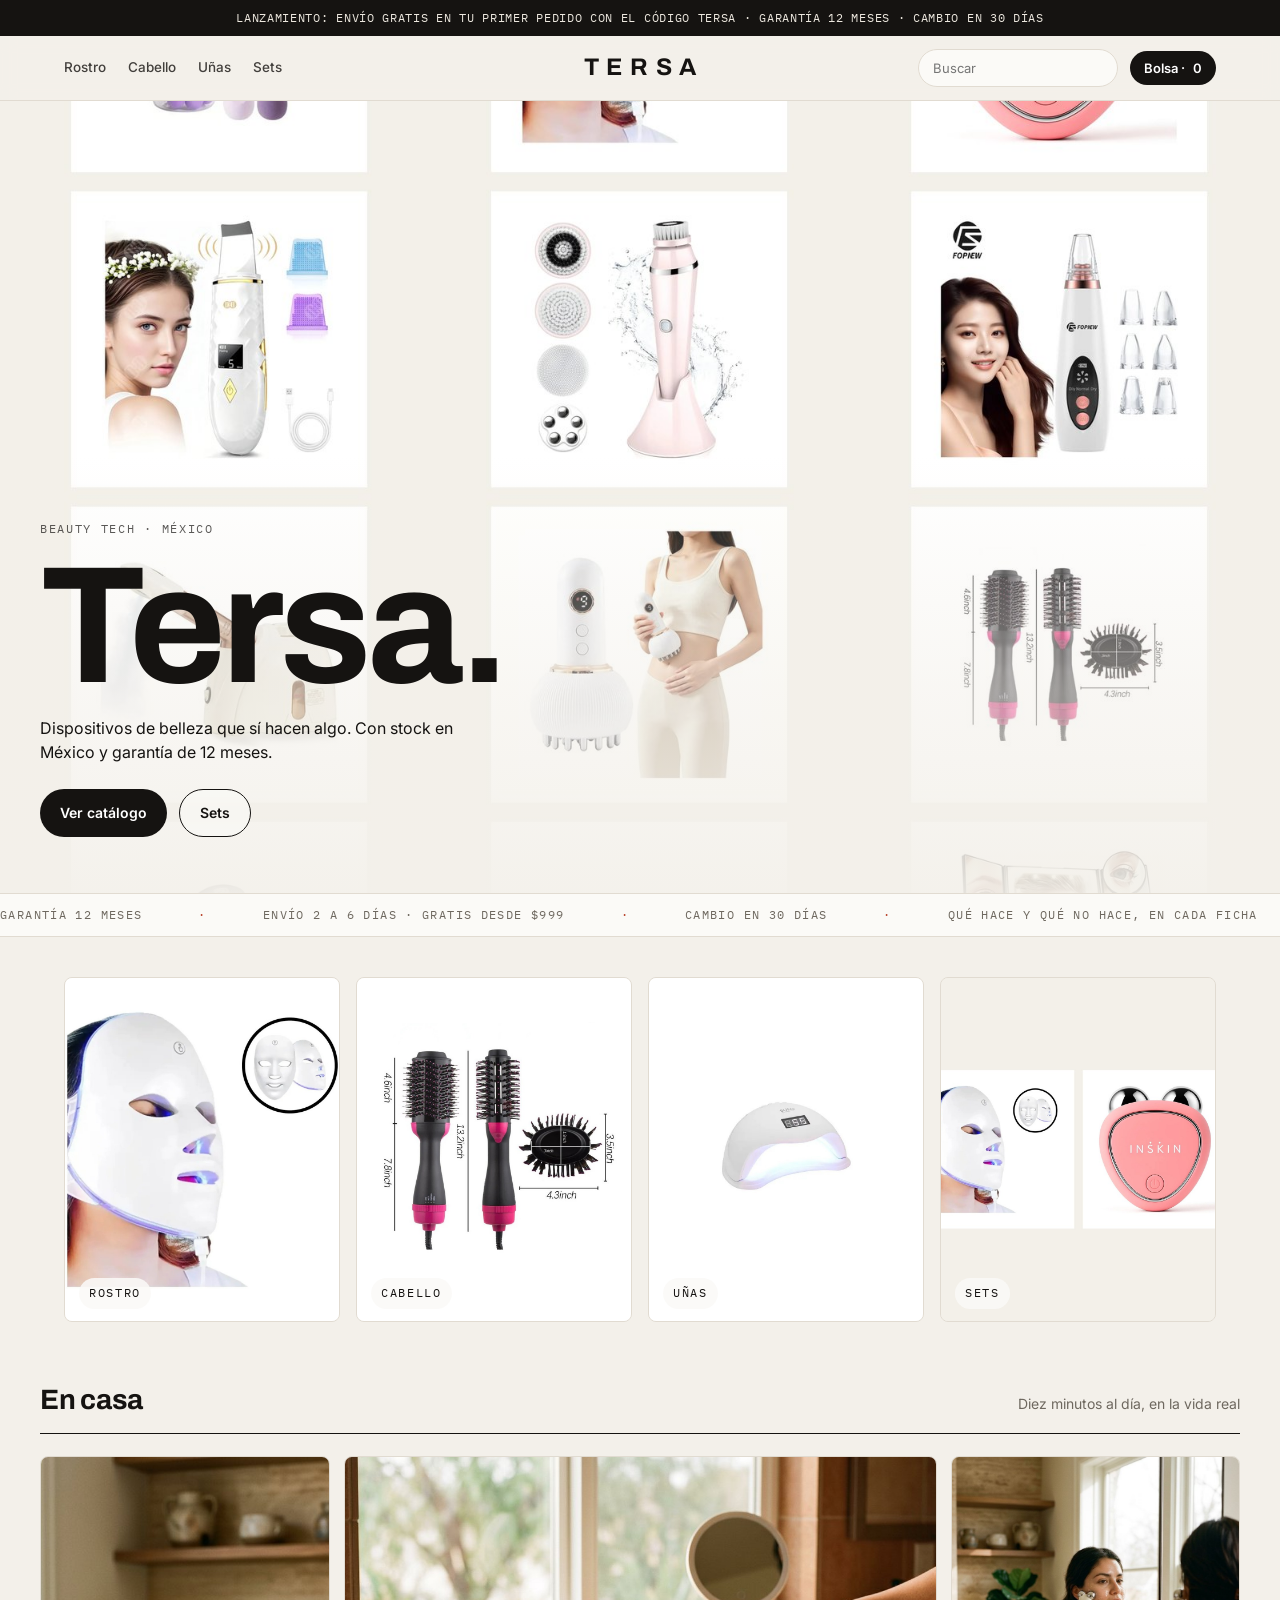
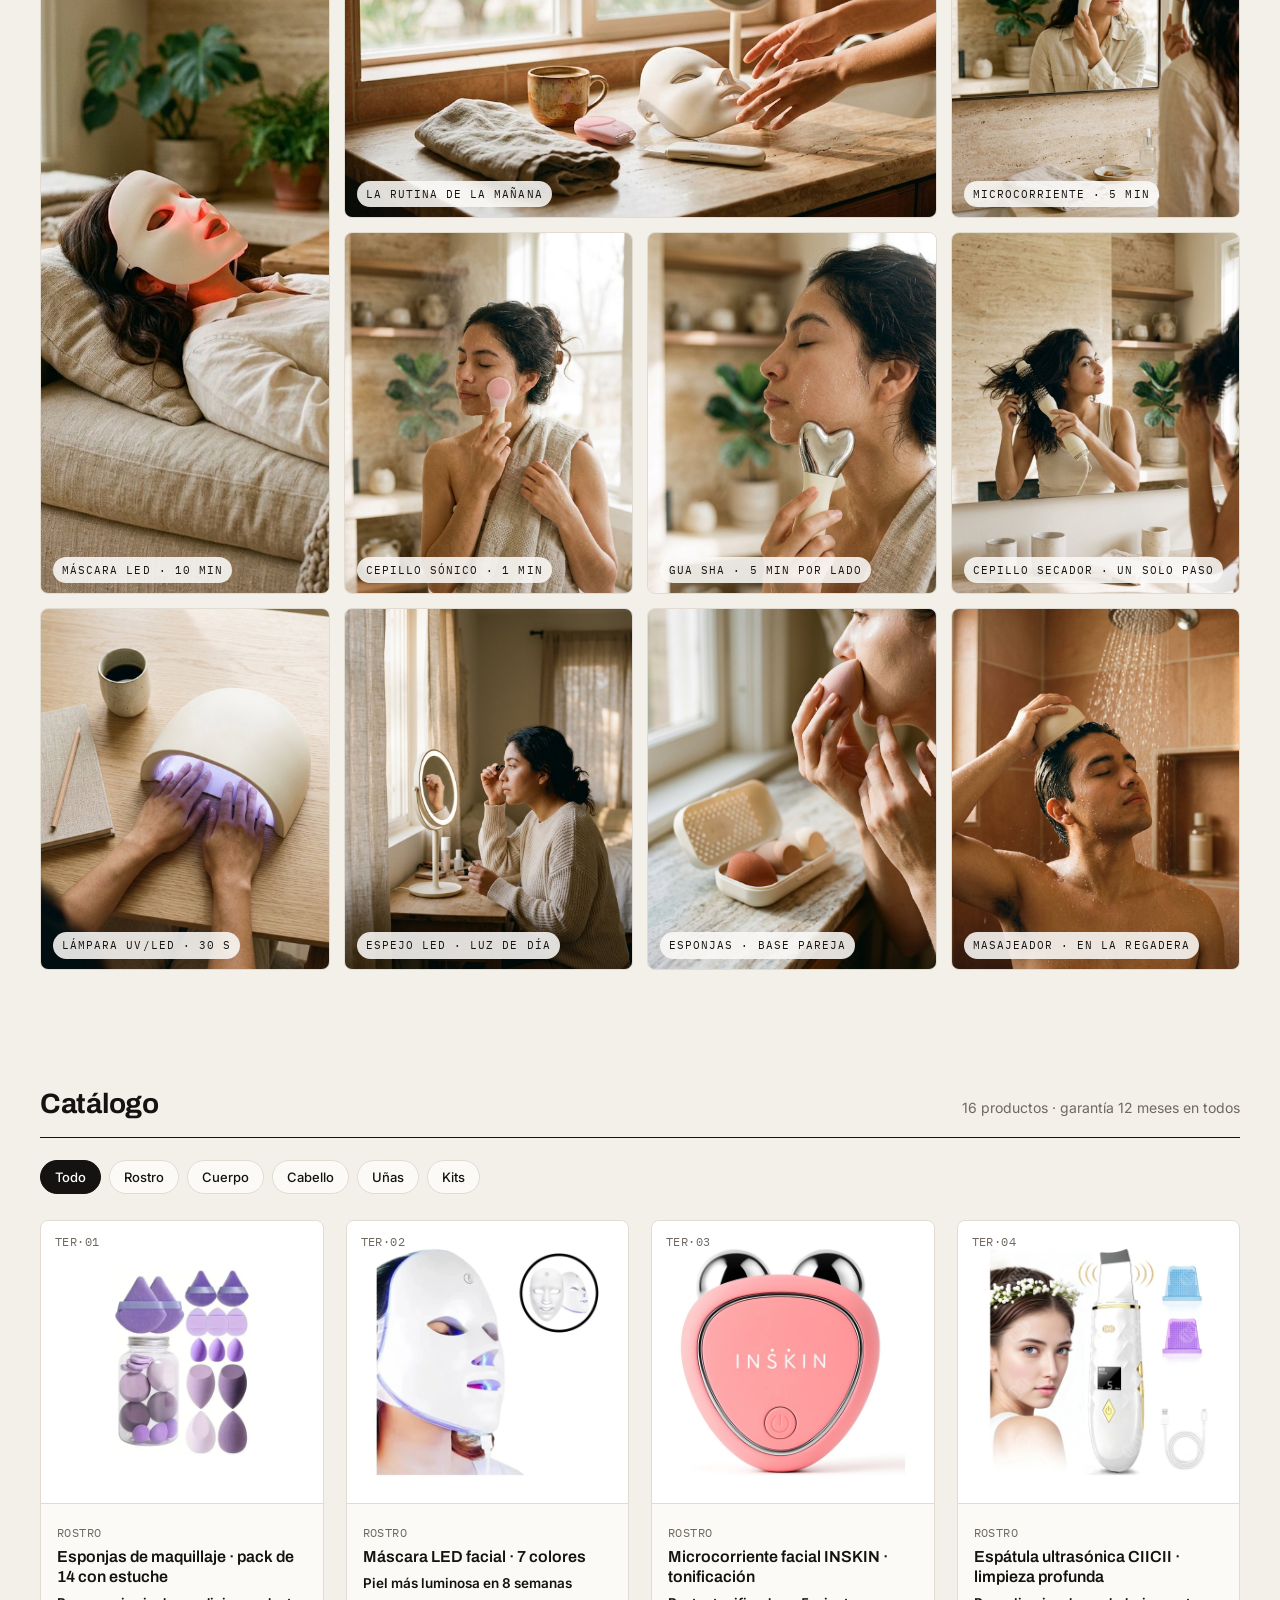
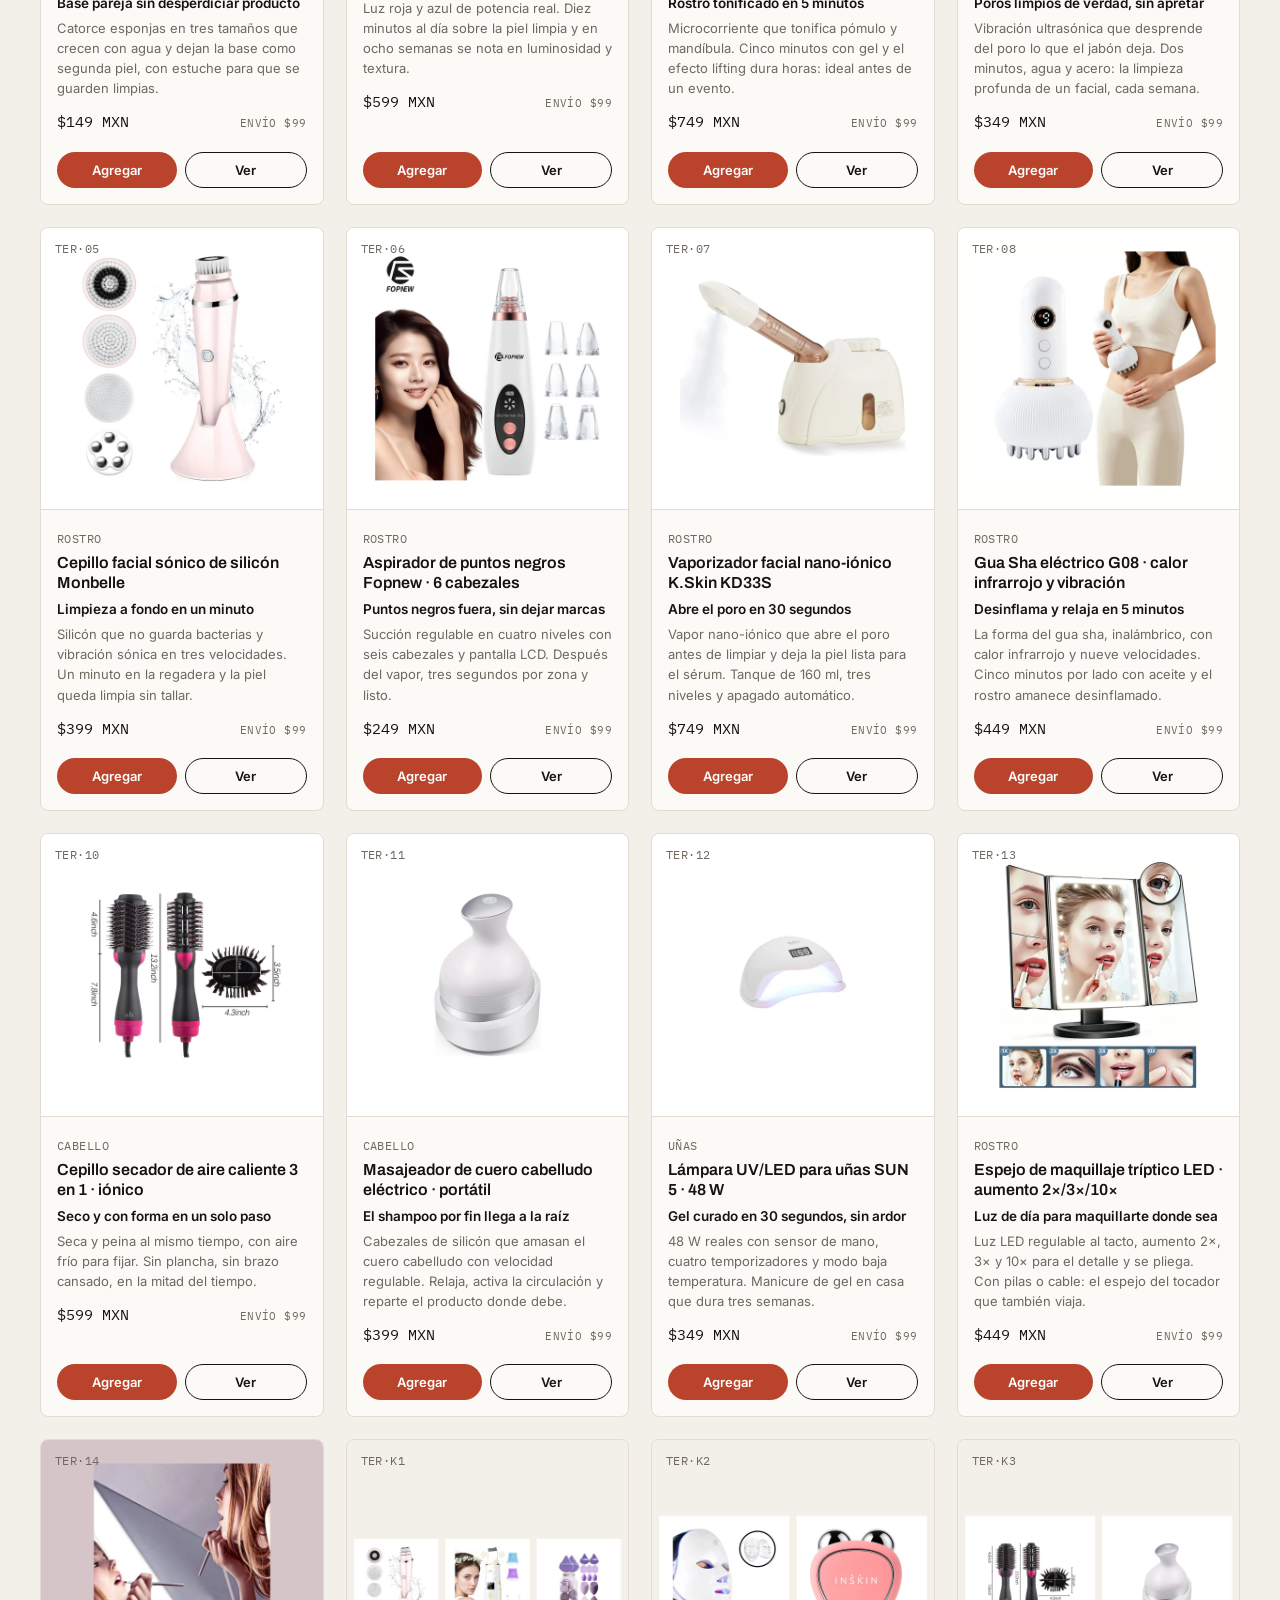
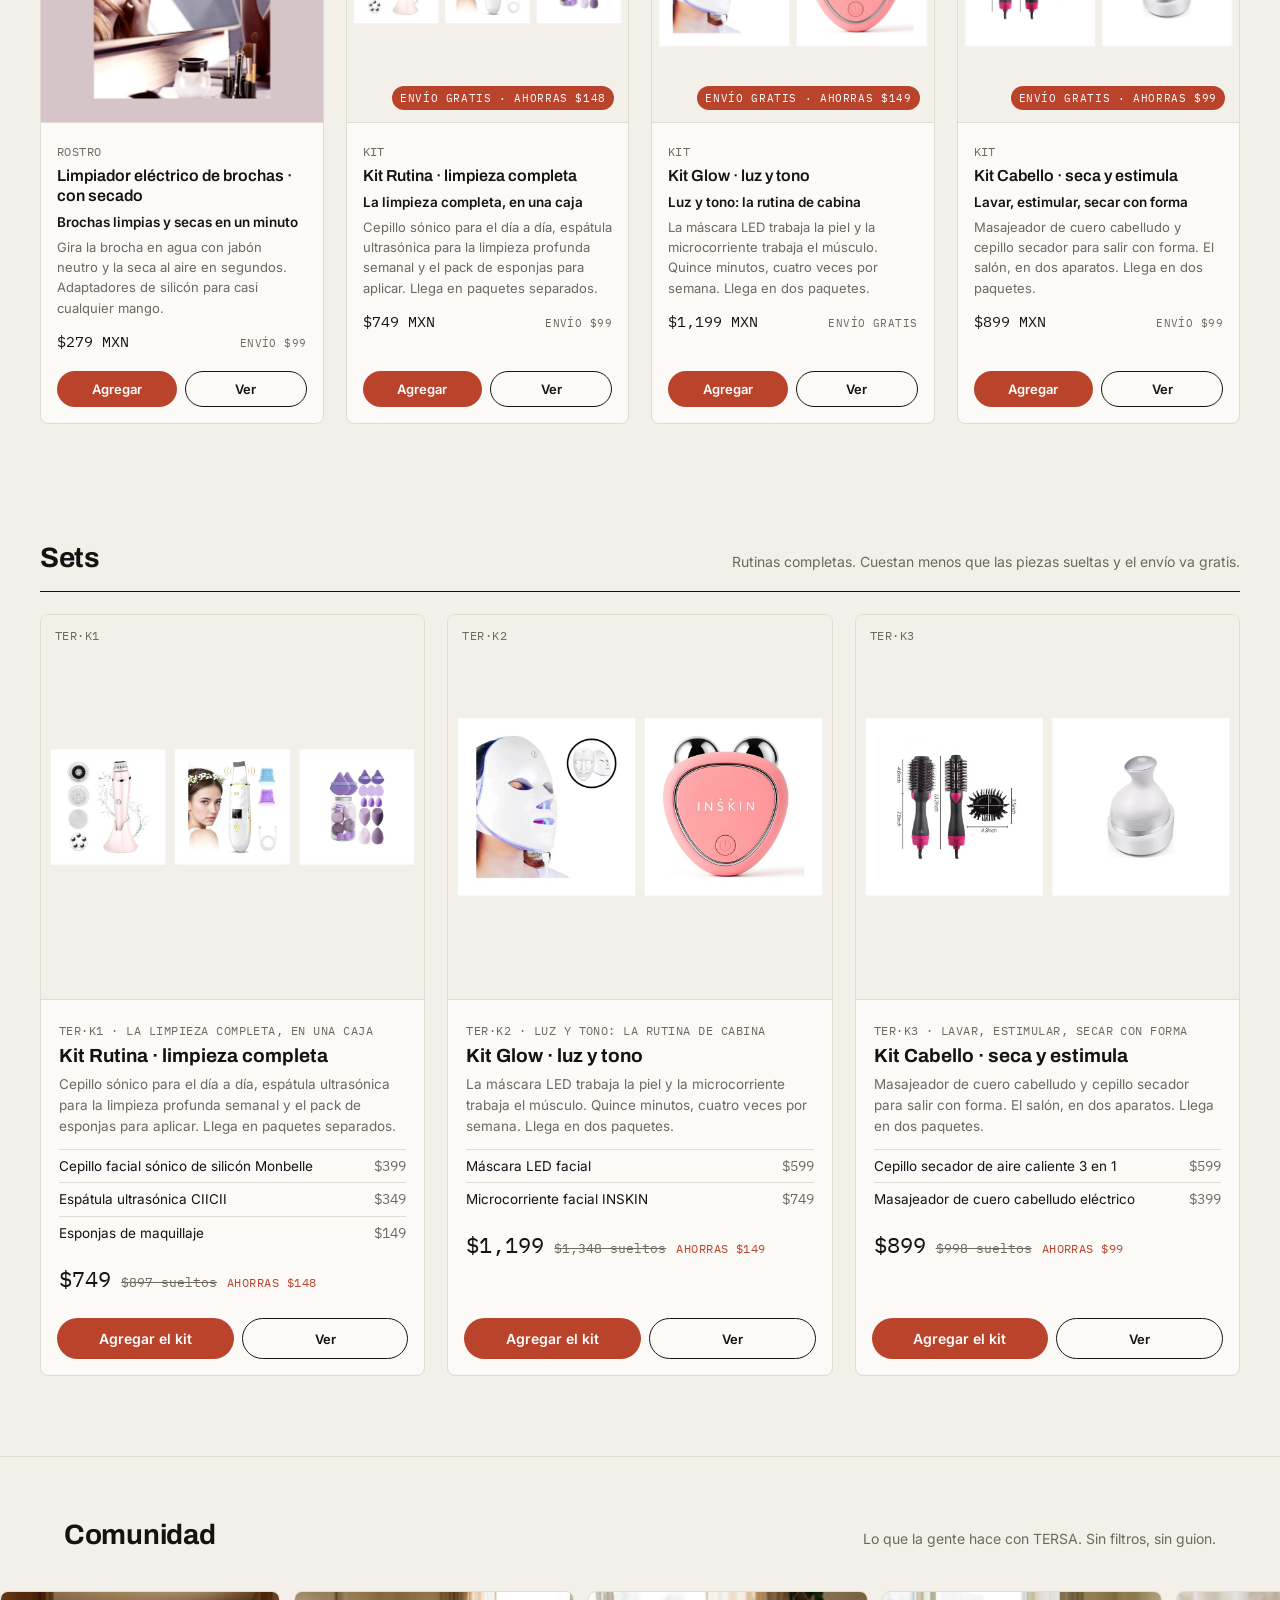
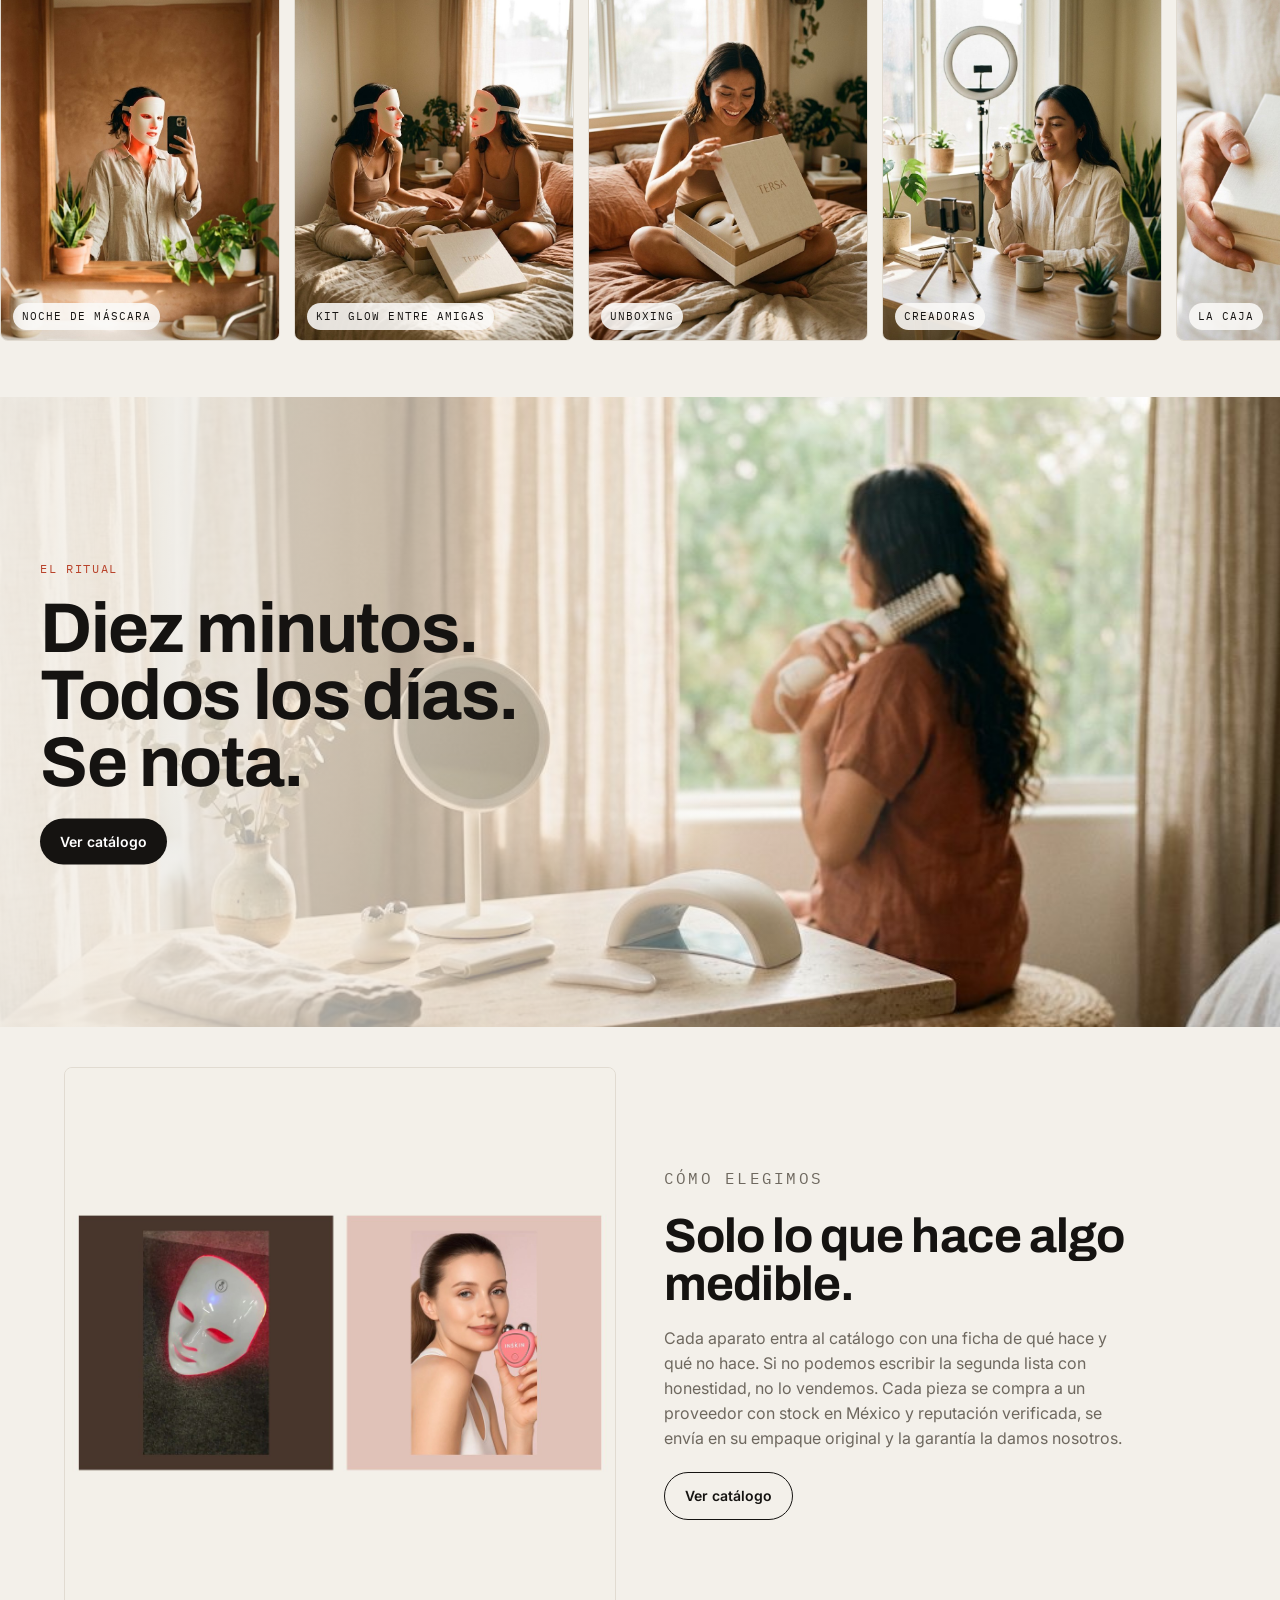
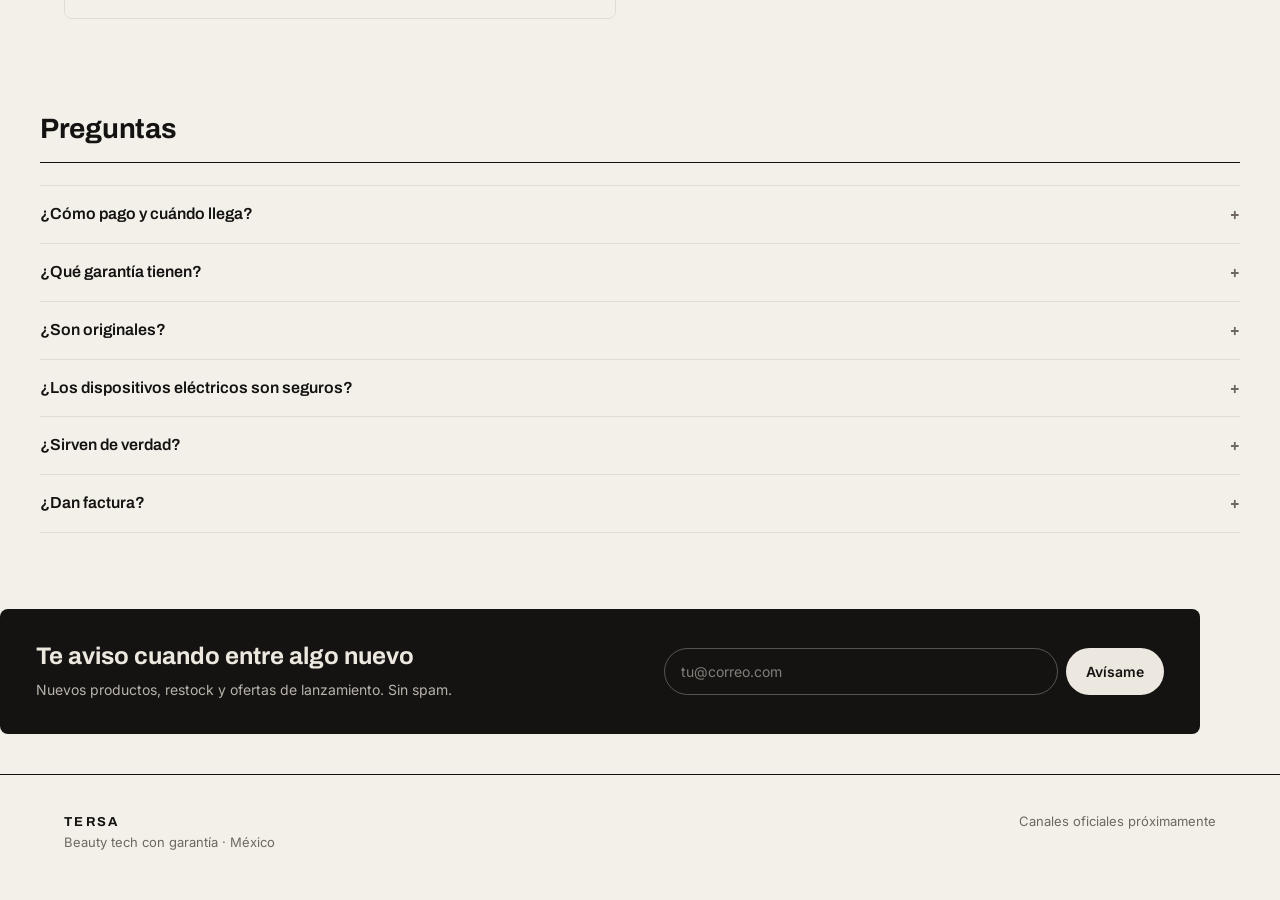
==== index.html @ c3e2580f "TERSA · productos reales de proveedores con stock en México (dropshipping) 2026-09-13" ====
<!DOCTYPE html>
<html lang="es-MX">
<head>
<meta charset="UTF-8">
<meta name="viewport" content="width=device-width, initial-scale=1.0">
<title>TERSA · Beauty tech con garantía | Máscara LED, microcorriente, limpieza ultrasónica en México</title>
<meta name="description" content="Tu rutina de cabina, en casa. Máscara LED, microcorriente, espátula ultrasónica, cepillo secador y más, seleccionados y verificados uno por uno, con garantía de 12 meses y envío a todo México.">
<meta property="og:title" content="TERSA · Tu rutina de cabina, en casa">
<meta property="og:description" content="Dispositivos de belleza con garantía de 12 meses, envío a todo México y fichas que dicen qué hacen y qué no.">
<meta property="og:image" content="img/coleccion.jpg">
<link rel="preconnect" href="https://fonts.googleapis.com">
<link rel="preconnect" href="https://fonts.gstatic.com" crossorigin>
<link href="https://fonts.googleapis.com/css2?family=Archivo:wght@500;600;700&family=IBM+Plex+Mono:wght@400;500&family=Inter:wght@400;500;600&display=swap" rel="stylesheet">
<link rel="stylesheet" href="css/tersa.css">
</head>
<body>

<div class="topbar" id="topbar">Envío gratis desde $999 · Garantía 12 meses · Cambio en 30 días · Stock en México, entrega en 2 a 6 días hábiles</div>

<header class="hdr">
  <div class="wrap">
    <nav>
      <a href="#catalogo" data-cat="rostro">Rostro</a>
      <a href="#catalogo" data-cat="cabello">Cabello</a>
      <a href="#catalogo" data-cat="unas">Uñas</a>
      <a href="#kits">Sets</a>
    </nav>
    <a class="logo centro" href="#">TERSA</a>
    <div class="hdr-acc">
      <input class="buscar" id="buscar" type="search" placeholder="Buscar" aria-label="Buscar producto">
      <button class="btn chico" id="btn-bolsa">Bolsa · <span id="bolsa-n">0</span></button>
    </div>
  </div>
</header>

<main>

  <section class="hero-full">
    <picture>
      <source media="(min-width: 800px)" srcset="img/coleccion.jpg">
      <img src="img/hero.jpg" alt="Colección TERSA de dispositivos de belleza">
    </picture>
    <div class="hero-txt">
      <p class="eyebrow">Beauty tech · México</p>
      <h1>Tersa.</h1>
      <p class="lead">Dispositivos de belleza que sí hacen algo. Con stock en México y garantía de 12 meses.</p>
      <div class="cta"><a class="btn" href="#catalogo">Ver catálogo</a><a class="btn linea" href="#kits">Sets</a></div>
    </div>
  </section>

  <div class="marquee" aria-hidden="true"><div class="marquee-in"><span>Garantía 12 meses</span><span>Envío 2 a 6 días · gratis desde $999</span><span>Cambio en 30 días</span><span>Qué hace y qué no hace, en cada ficha</span><span>Garantía 12 meses</span><span>Envío 2 a 6 días · gratis desde $999</span><span>Cambio en 30 días</span><span>Qué hace y qué no hace, en cada ficha</span></div></div>

  <section class="wrap cats" id="cats">
    <a class="cat" href="#catalogo" data-cat="rostro"><img src="img/p/mascara-led.jpg" alt=""><span>Rostro</span></a>
    <a class="cat" href="#catalogo" data-cat="cabello"><img src="img/p/cepillo-secador.jpg" alt=""><span>Cabello</span></a>
    <a class="cat" href="#catalogo" data-cat="unas"><img src="img/p/lampara-unas.jpg" alt=""><span>Uñas</span></a>
    <a class="cat" href="#catalogo" data-cat="kits"><img src="img/p/kit-glow.jpg" alt=""><span>Sets</span></a>
  </section>

  <section class="wrap sec vida" id="encasa">
    <div class="sec-h">
      <h2>En casa</h2>
      <p>Diez minutos al día, en la vida real</p>
    </div>
    <div class="mosaico">
      <figure class="alto"><img src="img/vida/vida-mascara.jpg" alt="Sesión de máscara LED en el sofá" loading="lazy"><figcaption>Máscara LED · 10 min</figcaption></figure>
      <figure class="ancho"><img src="img/vida/vida-ritual-ancho.jpg" alt="Rutina de la mañana en el baño" loading="lazy"><figcaption>La rutina de la mañana</figcaption></figure>
      <figure><img src="img/vida/vida-microcorriente.jpg" alt="Microcorriente frente al espejo" loading="lazy"><figcaption>Microcorriente · 5 min</figcaption></figure>
      <figure><img src="img/vida/vida-cepillo.jpg" alt="Limpieza con cepillo sónico" loading="lazy"><figcaption>Cepillo sónico · 1 min</figcaption></figure>
      <figure><img src="img/vida/vida-guasha.jpg" alt="Gua sha eléctrico en la mandíbula" loading="lazy"><figcaption>Gua Sha · 5 min por lado</figcaption></figure>
      <figure><img src="img/vida/vida-secador.jpg" alt="Cepillo secador frente al espejo" loading="lazy"><figcaption>Cepillo secador · un solo paso</figcaption></figure>
      <figure><img src="img/vida/vida-lampara.jpg" alt="Manos bajo la lámpara de uñas" loading="lazy"><figcaption>Lámpara UV/LED · 30 s</figcaption></figure>
      <figure><img src="img/vida/vida-espejo.jpg" alt="Maquillaje con espejo LED" loading="lazy"><figcaption>Espejo LED · luz de día</figcaption></figure>
      <figure><img src="img/vida/vida-esponjas.jpg" alt="Aplicando base con esponja" loading="lazy"><figcaption>Esponjas · base pareja</figcaption></figure>
      <figure><img src="img/vida/vida-hombre.jpg" alt="Masajeador de cuero cabelludo en la regadera" loading="lazy"><figcaption>Masajeador · en la regadera</figcaption></figure>
    </div>
  </section>

  <section class="wrap sec" id="catalogo">
    <div class="sec-h">
      <h2>Catálogo</h2>
      <p id="conteo"></p>
    </div>
    <div class="chips" id="chips"></div>
    <div class="grid" id="grid"></div>
  </section>

  <section class="wrap sec" id="kits">
    <div class="sec-h">
      <h2>Sets</h2>
      <p>Rutinas completas. Cuestan menos que las piezas sueltas y el envío va gratis.</p>
    </div>
    <div class="kits" id="kits-grid"></div>
  </section>

  <section class="comunidad" id="comunidad">
    <div class="wrap sec-h">
      <h2>Comunidad</h2>
      <p>Lo que la gente hace con TERSA. Sin filtros, sin guion.</p>
    </div>
    <div class="carril">
      <figure><img src="img/vida/vida-selfie.jpg" alt="Selfie con máscara LED" loading="lazy"><figcaption>Noche de máscara</figcaption></figure>
      <figure><img src="img/vida/vida-amigas.jpg" alt="Amigas con máscaras LED" loading="lazy"><figcaption>Kit Glow entre amigas</figcaption></figure>
      <figure><img src="img/vida/vida-unboxing.jpg" alt="Abriendo la caja TERSA" loading="lazy"><figcaption>Unboxing</figcaption></figure>
      <figure><img src="img/vida/vida-creadora.jpg" alt="Creadora filmando con la microcorriente" loading="lazy"><figcaption>Creadoras</figcaption></figure>
      <figure><img src="img/vida/vida-caja.jpg" alt="Caja TERSA en las manos" loading="lazy"><figcaption>La caja</figcaption></figure>
      <div class="colabora">
        <p class="eyebrow">Colaboraciones</p>
        <h3>¿Creas contenido de belleza?</h3>
        <p>Buscamos creadoras y creadores en México para probar los aparatos y contar la verdad: qué hacen y qué no. Producto, comisión por código y sin guion.</p>
        <a class="btn" id="btn-colabora" href="#">Quiero colaborar</a>
      </div>
    </div>
  </section>

  <section class="banda">
    <img src="img/vida/vida-vanity-ancho.jpg" alt="Tocador con la colección TERSA" loading="lazy">
    <div class="banda-txt"><p class="eyebrow">El ritual</p><h2>Diez minutos.<br>Todos los días.<br>Se nota.</h2><a class="btn" href="#catalogo">Ver catálogo</a></div>
  </section>

  <section class="wrap editorial">
    <div class="ed-img"><img src="img/p/kit-glow-detalle.jpg" alt="Kit Glow, detalle del estuche" loading="lazy"></div>
    <div class="ed-txt">
      <p class="eyebrow">Cómo elegimos</p>
      <h2>Solo lo que hace algo medible.</h2>
      <p>Cada aparato entra al catálogo con una ficha de qué hace y qué no hace. Si no podemos escribir la segunda lista con honestidad, no lo vendemos. Cada pieza se compra a un proveedor con stock en México y reputación verificada, se envía en su empaque original y la garantía la damos nosotros.</p>
      <a class="btn linea" href="#catalogo">Ver catálogo</a>
    </div>
  </section>

  <section class="wrap sec faq" id="garantia">
    <div class="sec-h"><h2>Preguntas</h2></div>
    <details><summary>¿Cómo pago y cuándo llega?</summary><p>Pides por WhatsApp o en nuestra tienda en línea. Pagas por transferencia o con tarjeta. Entrega en 2 a 6 días hábiles a todo México, con guía (la mayoría llega en 1 a 3). Los kits llegan en paquetes separados. Envío gratis desde $999; abajo de eso, $99.</p></details>
    <details><summary>¿Qué garantía tienen?</summary><p>12 meses contra defectos de fábrica: si falla, lo reponemos. Los primeros 30 días lo cambias por otro producto si no era lo que esperabas y está completo. No cubre golpes ni agua en aparatos que no son impermeables.</p></details>
    <details><summary>¿Son originales?</summary><p>Son aparatos de marcas de mercado (CIICII, Monbelle, Fopnew, K.Skin, INSKIN, SUN, Utieer y similares) que seleccionamos por sus ventas y reseñas verificadas. Llegan nuevos y en su empaque original; TERSA pone la curaduría, la ficha honesta y la garantía.</p></details>
    <details><summary>¿Los dispositivos eléctricos son seguros?</summary><p>Los aparatos que se conectan a la corriente o llevan motor se venden con certificado NOM de seguridad eléctrica; los de batería o USB cumplen el etiquetado NOM y vienen con cargador certificado.</p></details>
    <details><summary>¿Sirven de verdad?</summary><p>Cada producto tiene a la vista su lista de "qué no hace" y cuándo se notan los resultados. Un dispositivo casero no sustituye un tratamiento dermatológico; lo que sí hace, lo hace con uso constante.</p></details>
    <details><summary>¿Dan factura?</summary><p>Sí. Pídela por WhatsApp con tu RFC y uso de CFDI al confirmar el pedido.</p></details>
  </section>

  <section class="wrap news" id="news">
    <div>
      <h2>Te aviso cuando entre algo nuevo</h2>
      <p>Nuevos productos, restock y ofertas de lanzamiento. Sin spam.</p>
    </div>
    <form id="form-news"><input type="email" id="news-mail" placeholder="tu@correo.com" required aria-label="Correo"><button class="btn" type="submit">Avísame</button></form>
  </section>

</main>

<footer>
  <div class="wrap">
    <div>
      <b style="font-family:var(--display);color:var(--tinta);letter-spacing:.18em">TERSA</b>
      <p>Beauty tech con garantía · México</p>
    </div>
    <div class="canales" id="canales"></div>
  </div>
</footer>

<a class="wa-float" id="wa-float" hidden target="_blank" rel="noopener" aria-label="Escríbenos por WhatsApp">WhatsApp</a>

<div class="modal" id="modal" aria-modal="true" role="dialog"></div>
<div class="velo" id="velo"></div>
<aside class="drawer" id="drawer" aria-label="Bolsa">
  <div class="drawer-h"><b>Tu bolsa</b><button class="btn linea chico" id="cerrar-bolsa">Cerrar</button></div>
  <div class="drawer-items" id="bolsa-items"></div>
  <div class="sugerencias" id="bolsa-sugerencias"></div>
  <div class="drawer-f">
    <div class="codigo"><input type="text" id="codigo" placeholder="Código de descuento" aria-label="Código"><button class="btn linea chico" id="btn-codigo">Aplicar</button></div>
    <p class="nota" id="nota-codigo"></p>
    <div class="linea-total"><span>Subtotal</span><b id="t-sub">$0</b></div>
    <div class="linea-total" id="fila-desc" hidden><span>Descuento</span><b id="t-desc">$0</b></div>
    <div class="linea-total"><span>Envío</span><b id="t-envio">$0</b></div>
    <div class="linea-total total"><span>Total</span><b id="t-total">$0</b></div>
    <button class="btn acento" id="btn-pedir">Pedir por WhatsApp</button>
    <p class="nota" id="nota-pedido"></p>
  </div>
</aside>

<script>
// ======= CONFIG (llenar cuando existan los canales oficiales) =======
var CONFIG = {
  whatsapp: "",            // ej. "5214431234567" — vacío = el pedido se copia al portapapeles
  instagram: "",           // ej. "tersa.mx"
  correo: "",              // ej. "hola@tersa.mx"
  envioGratisDesde: 999,   // MXN
  envio: 99,               // MXN, pedidos menores
  mercadoLibre: {},        // ej. { "mascara-led": "https://articulo.mercadolibre.com.mx/MLM-..." } → botón en la ficha
  promo: {                 // oferta de lanzamiento (activa:false la apaga)
    activa: true,
    codigo: "TERSA",
    texto: "Lanzamiento: envío gratis en tu primer pedido con el código TERSA",
    envioGratis: true,     // el código quita el envío
    descuento: 0           // 0.10 = 10% sobre el subtotal (ojo con el margen: revisa el motor antes)
  }
};
// ====================================================================
</script>
<script src="js/catalogo.js"></script>
<script src="js/copy.js"></script>
<script src="js/fotos.js"></script>
<script src="js/tienda.js"></script>
</body>
</html>
---- css/tersa.css ----
/* TERSA · piel: porcelana + tinta + un acento (terracota). Sin neón, sin glow. */
:root{--hueso:#F3F0EA;--papel:#FBFAF7;--tinta:#151311;--gris:#6E685F;--linea:#E1DBD1;--acento:#B9432B;--acento-2:#9A3622;--verde:#2F6B4F;--display:"Archivo",system-ui,sans-serif;--sans:"Inter",system-ui,sans-serif;--mono:"IBM Plex Mono",ui-monospace,SFMono-Regular,monospace}
*{margin:0;padding:0;box-sizing:border-box}
html{scroll-behavior:smooth;overflow-x:hidden}
body{font-family:var(--sans);color:var(--tinta);background:var(--hueso);font-size:15px;line-height:1.55;-webkit-font-smoothing:antialiased}
a{color:inherit;text-decoration:none}
button{font-family:inherit;cursor:pointer;border:0;background:none;color:inherit}
img,svg{display:block;max-width:100%}
.wrap{max-width:1200px;margin:0 auto;padding:0 24px}
.mono{font-family:var(--mono);font-size:12px;letter-spacing:.04em;text-transform:uppercase;color:var(--gris)}
a:focus-visible,button:focus-visible,input:focus-visible,select:focus-visible{outline:2px solid var(--tinta);outline-offset:2px}

/* ── Barra superior ── */
.topbar{background:var(--tinta);color:#EDE8DF;font-family:var(--mono);font-size:11.5px;letter-spacing:.06em;text-transform:uppercase;text-align:center;padding:9px 16px}

/* ── Header ── */
.hdr{position:sticky;top:0;z-index:20;background:rgba(243,240,234,.92);backdrop-filter:blur(8px);border-bottom:1px solid var(--linea)}
.hdr .wrap{display:flex;align-items:center;gap:28px;height:64px}
.logo{font-family:var(--display);font-weight:700;font-size:22px;letter-spacing:.18em}
.logo small{font-family:var(--mono);font-weight:400;font-size:11px;letter-spacing:.08em;color:var(--gris);margin-left:10px;text-transform:uppercase}
.hdr nav{display:flex;gap:22px;font-size:13.5px;font-weight:500}
.hdr nav a{opacity:.8}.hdr nav a:hover{opacity:1}
.hdr-acc{margin-left:auto;display:flex;align-items:center;gap:12px}
.buscar{border:1px solid var(--linea);background:var(--papel);border-radius:999px;padding:8px 14px;font:inherit;font-size:13px;width:200px;color:var(--tinta)}
.btn{display:inline-flex;align-items:center;justify-content:center;gap:8px;background:var(--tinta);color:#fff;padding:12px 20px;border-radius:999px;font-weight:600;font-size:14px;transition:background .15s,color .15s;white-space:nowrap}
.btn:hover{background:var(--acento);color:#fff}
.btn.linea{background:transparent;color:var(--tinta);border:1px solid var(--tinta)}
.btn.linea:hover{background:var(--tinta);color:#fff}
.btn.acento{background:var(--acento)}.btn.acento:hover{background:var(--acento-2)}
.btn.chico{padding:9px 14px;font-size:13px}

/* ── Hero ── */
.hero{display:grid;grid-template-columns:1.1fr .9fr;gap:40px;align-items:center;padding:72px 0 56px}
.eyebrow{font-family:var(--mono);font-size:12px;letter-spacing:.14em;text-transform:uppercase;color:var(--acento);margin-bottom:18px}
.hero h1{font-family:var(--display);font-weight:700;font-size:clamp(44px,7vw,92px);line-height:.95;letter-spacing:-.02em}
.lead{font-size:17px;color:var(--gris);max-width:480px;margin:22px 0 28px}
.cta{display:flex;gap:12px;flex-wrap:wrap}
.hero-tile{background:var(--papel);border:1px solid var(--linea);border-radius:8px;aspect-ratio:1/1;display:flex;flex-direction:column;justify-content:space-between;padding:22px;cursor:pointer}
.hero-tile svg{width:58%;margin:auto;stroke:var(--tinta);fill:none;stroke-width:1.4;stroke-linecap:round;stroke-linejoin:round}
.hero-tile .pie{display:flex;justify-content:space-between;font-family:var(--mono);font-size:12px;color:var(--gris);text-transform:uppercase;letter-spacing:.06em}

/* ── Chips y grid ── */
.chips{display:flex;gap:8px;flex-wrap:wrap;margin:8px 0 26px}
.chip{border:1px solid var(--linea);background:var(--papel);padding:8px 14px;border-radius:999px;font-size:13px;font-weight:500}
.chip.on{background:var(--tinta);color:#fff;border-color:var(--tinta)}
.grid{display:grid;grid-template-columns:repeat(auto-fill,minmax(250px,1fr));gap:22px}
.card{background:var(--papel);border:1px solid var(--linea);border-radius:8px;overflow:hidden;display:flex;flex-direction:column;transition:border-color .2s}
.card:hover{border-color:var(--tinta)}
.tile{aspect-ratio:1/1;background:#F7F4EE;display:flex;align-items:center;justify-content:center;border-bottom:1px solid var(--linea);position:relative;cursor:pointer}
.tile svg{width:52%;stroke:var(--tinta);fill:none;stroke-width:1.6;stroke-linecap:round;stroke-linejoin:round}
.tile img{width:100%;height:100%;object-fit:cover}
.tile .cod{position:absolute;top:12px;left:14px}
.card-info{padding:16px 16px 6px;flex:1}
.card-info h3{font-family:var(--display);font-weight:600;font-size:16px;line-height:1.25;margin:4px 0 6px}
.card-info p{font-size:13px;color:var(--gris)}
.precio{font-family:var(--mono);font-size:15px;margin-top:12px;color:var(--tinta)}
.card-acc{display:flex;gap:8px;padding:12px 16px 16px}
.card-acc .btn{flex:1}
.vacio{text-align:center;color:var(--gris);padding:60px 0;font-size:14px;grid-column:1/-1}

/* ── Secciones ── */
.sec{padding:56px 0}
.sec-h{display:flex;align-items:baseline;justify-content:space-between;gap:20px;margin-bottom:22px;border-bottom:1px solid var(--tinta);padding-bottom:12px}
.sec-h h2{font-family:var(--display);font-weight:700;font-size:28px;letter-spacing:-.01em}
.sec-h p{color:var(--gris);font-size:14px}
.reglas{display:grid;grid-template-columns:repeat(3,1fr);gap:22px}
.regla{background:var(--papel);border:1px solid var(--linea);border-radius:8px;padding:22px}
.regla b{font-family:var(--display);font-size:17px;display:block;margin:10px 0 8px}
.regla p{font-size:14px;color:var(--gris)}
.faq details{border-top:1px solid var(--linea);padding:16px 0}
.faq details:last-child{border-bottom:1px solid var(--linea)}
.faq summary{cursor:pointer;font-weight:600;font-family:var(--display);font-size:16px;list-style:none;display:flex;justify-content:space-between}
.faq summary::-webkit-details-marker{display:none}
.faq summary::after{content:"+";font-family:var(--mono);color:var(--gris)}
.faq details[open] summary::after{content:"–"}
.faq details p{margin-top:10px;color:var(--gris);font-size:14px;max-width:720px}
footer{border-top:1px solid var(--tinta);margin-top:40px;padding:36px 0 48px;font-size:13px;color:var(--gris)}
footer .wrap{display:flex;justify-content:space-between;gap:20px;flex-wrap:wrap}
footer a:hover{color:var(--tinta)}
footer .canales{display:flex;gap:14px;flex-wrap:wrap}

/* ── Modal de producto ── */
.modal{position:fixed;inset:0;background:rgba(21,19,17,.55);display:none;z-index:40;padding:24px;overflow:auto}
.modal.on{display:flex;align-items:flex-start;justify-content:center}
.modal-box{background:var(--papel);border-radius:8px;max-width:960px;width:100%;display:grid;grid-template-columns:1fr 1fr;overflow:hidden;position:relative;margin:auto}
.modal-box .tile{aspect-ratio:auto;border-bottom:0;border-right:1px solid var(--linea);min-height:420px;cursor:default}
.modal-txt{padding:30px 30px 26px}
.modal-txt h2{font-family:var(--display);font-weight:700;font-size:26px;line-height:1.1;margin:6px 0 10px}
.modal-txt .precio{font-size:20px;margin:0 0 14px}
.modal-txt>p{font-size:14.5px;color:var(--gris)}
.modal-txt h4{font-family:var(--mono);font-size:11.5px;letter-spacing:.1em;text-transform:uppercase;color:var(--gris);margin:18px 0 8px}
.modal-txt ul{padding-left:18px;font-size:14px}
.modal-txt li{margin:4px 0}
.specs{width:100%;border-collapse:collapse;font-size:13.5px}
.specs td{padding:7px 0;border-top:1px solid var(--linea);vertical-align:top}
.specs td:first-child{color:var(--gris);width:38%}
.modal-txt .cta{margin-top:22px}
.cerrar{position:absolute;top:14px;right:14px;width:36px;height:36px;border-radius:50%;background:var(--hueso);font-size:18px;line-height:1}
.nota{font-size:12.5px;color:var(--gris);margin-top:10px}

/* ── Bolsa (drawer) ── */
.velo{position:fixed;inset:0;background:rgba(21,19,17,.35);z-index:45;display:none}
.velo.on{display:block}
.drawer{position:fixed;top:0;right:0;height:100%;width:min(420px,100%);background:var(--papel);border-left:1px solid var(--linea);z-index:50;transform:translateX(100%);visibility:hidden;transition:transform .25s,visibility 0s .25s;display:flex;flex-direction:column}
.drawer.on{transform:none;visibility:visible;transition:transform .25s}
.drawer-h{display:flex;justify-content:space-between;align-items:center;padding:20px 22px;border-bottom:1px solid var(--linea)}
.drawer-h b{font-family:var(--display);font-size:18px}
.drawer-items{flex:1;overflow:auto;padding:10px 22px}
.item{display:grid;grid-template-columns:1fr auto;gap:8px 14px;padding:14px 0;border-bottom:1px solid var(--linea);font-size:14px;align-items:center}
.item b{font-family:var(--display);font-weight:600;display:block;font-size:14px}
.item .sub{font-family:var(--mono);font-size:12px;color:var(--gris)}
.item .qty{display:flex;align-items:center;gap:8px;font-family:var(--mono);font-size:13px}
.item .qty button{width:26px;height:26px;border:1px solid var(--linea);border-radius:50%;line-height:1}
.item .qty button:hover{border-color:var(--tinta)}
.drawer-f{padding:18px 22px 22px;border-top:1px solid var(--linea)}
.linea-total{display:flex;justify-content:space-between;font-size:14px;padding:4px 0;color:var(--gris)}
.linea-total.total{color:var(--tinta);font-weight:600;font-size:16px;border-top:1px solid var(--linea);margin-top:8px;padding-top:10px}
.drawer-f .btn{width:100%;margin-top:14px}
.drawer-f .nota{text-align:center}

/* ── MOTOR (modelo.html) ── */
.motor-h{padding:44px 0 26px}
.motor-h h1{font-family:var(--display);font-weight:700;font-size:clamp(34px,5vw,56px);letter-spacing:-.02em;line-height:1}
.motor-h p{color:var(--gris);max-width:760px;margin-top:14px}
.globales{background:var(--papel);border:1px solid var(--linea);border-radius:8px;padding:18px 20px;display:grid;grid-template-columns:repeat(auto-fill,minmax(150px,1fr));gap:12px 16px}
.campo{display:flex;flex-direction:column;gap:5px}
.campo label{font-family:var(--mono);font-size:10.5px;letter-spacing:.08em;text-transform:uppercase;color:var(--gris)}
.campo input,.campo select{border:1px solid var(--linea);border-radius:4px;padding:7px 9px;font:inherit;font-family:var(--mono);font-size:13px;background:#fff;color:var(--tinta);width:100%}
.toggles{grid-column:1/-1;display:flex;gap:18px;flex-wrap:wrap;align-items:center;font-size:13px;padding-top:12px;border-top:1px solid var(--linea)}
.toggles label{display:flex;align-items:center;gap:6px;cursor:pointer}
.toggles input{accent-color:var(--tinta)}
.acciones{margin-left:auto;display:flex;gap:8px}
.esquema{display:grid;grid-template-columns:1fr 1fr;gap:22px}
.tarjeta{background:var(--papel);border:1px solid var(--linea);border-radius:8px;padding:22px}
.tarjeta.negra{background:var(--tinta);color:#EDE8DF;border-color:var(--tinta)}
.tarjeta h3{font-family:var(--display);font-size:18px;margin-bottom:6px}
.tarjeta .sub{font-size:13px;opacity:.7;margin-bottom:14px}
.linea-e{display:flex;justify-content:space-between;gap:16px;padding:9px 0;border-top:1px solid rgba(128,128,128,.25);font-size:14px}
.linea-e span:first-child{opacity:.78}
.linea-e b{font-family:var(--mono);font-weight:500;white-space:nowrap}
.linea-e.grande b{font-size:20px}
.linea-e.grande{padding:14px 0}
.mal{color:var(--acento)} .bien{color:var(--verde)}
.tarjeta.negra .mal{color:#FF8A6B}.tarjeta.negra .bien{color:#8FD3AE}
.selector{display:flex;align-items:center;gap:10px;font-size:13px;min-width:0;max-width:100%}
.selector select{border:1px solid var(--linea);border-radius:4px;padding:7px 9px;font:inherit;font-size:13px;background:#fff;color:var(--tinta);min-width:0;max-width:100%;text-overflow:ellipsis}
.tabla-wrap{overflow-x:auto;background:var(--papel);border:1px solid var(--linea);border-radius:8px}
table.motor{width:100%;border-collapse:collapse;font-size:12.5px;min-width:1100px}
table.motor th{font-family:var(--mono);font-size:10px;letter-spacing:.05em;text-transform:uppercase;color:var(--gris);text-align:right;padding:12px 6px;border-bottom:1px solid var(--tinta);white-space:nowrap;font-weight:500;vertical-align:bottom}
table.motor th:first-child,table.motor td:first-child{text-align:left}
table.motor td{padding:8px 6px;border-bottom:1px solid var(--linea);text-align:right;font-family:var(--mono);white-space:nowrap;vertical-align:middle}
table.motor td.n{font-family:var(--sans);white-space:normal;min-width:200px;max-width:240px}
table.motor td.n small{display:block;color:var(--gris);font-size:11.5px}
table.motor td.n .tag{display:inline-block;font-family:var(--mono);font-size:10px;letter-spacing:.06em;text-transform:uppercase;border:1px solid var(--linea);border-radius:3px;padding:1px 5px;margin:4px 4px 0 0;color:var(--gris)}
table.motor td.n .tag.rojo{border-color:var(--acento);color:var(--acento)}
table.motor input{width:64px;border:1px solid var(--linea);border-radius:4px;padding:4px 6px;font:inherit;font-family:var(--mono);font-size:12.5px;text-align:right;background:#fff;color:var(--tinta)}
table.motor input.fijo{border-color:var(--tinta)}
table.motor input::placeholder{color:#B7B0A5}
table.motor tr.top td{background:#F7F4EE}
table.motor tr.fuera td{opacity:.45}
table.motor tfoot td{font-weight:600;border-top:1px solid var(--tinta);border-bottom:0}
.kpis{display:grid;grid-template-columns:repeat(3,1fr);gap:18px;margin-bottom:22px}
.kpi{background:var(--papel);border:1px solid var(--linea);border-radius:8px;padding:18px 20px}
.kpi h4{font-family:var(--mono);font-size:11px;letter-spacing:.08em;text-transform:uppercase;color:var(--gris);margin-bottom:6px}
.kpi .big{font-family:var(--display);font-size:30px;font-weight:700;letter-spacing:-.01em;line-height:1.1}
.kpi p{font-size:12.5px;color:var(--gris);margin-top:6px}
.kpi .fila{display:flex;justify-content:space-between;font-size:12.5px;padding:4px 0;border-top:1px solid var(--linea);margin-top:6px}
.kpi .fila b{font-family:var(--mono);font-weight:500}
.kpi.gana{border-color:var(--tinta);box-shadow:inset 0 0 0 1px var(--tinta)}
.chart{background:var(--papel);border:1px solid var(--linea);border-radius:8px;padding:16px;margin-bottom:22px}
.chart svg{width:100%;height:auto;font-family:var(--mono);font-size:11px}
.leyenda{display:flex;gap:18px;font-family:var(--mono);font-size:11.5px;color:var(--gris);margin-top:8px;flex-wrap:wrap}
.leyenda i{display:inline-block;width:18px;height:0;border-top:2px solid;vertical-align:middle;margin-right:6px}
.reglas-motor{display:grid;grid-template-columns:repeat(2,1fr);gap:18px}
.reglas-motor .regla b{margin-top:0}
.reglas-motor .regla p+p{margin-top:8px}
.riesgos{width:100%;border-collapse:collapse;font-size:13.5px;background:var(--papel);border:1px solid var(--linea);border-radius:8px;overflow:hidden}
.riesgos th{text-align:left;font-family:var(--mono);font-size:10.5px;letter-spacing:.06em;text-transform:uppercase;color:var(--gris);padding:12px 14px;border-bottom:1px solid var(--tinta);font-weight:500}
.riesgos td{padding:11px 14px;border-bottom:1px solid var(--linea);vertical-align:top}
.riesgos td:first-child{font-weight:600;white-space:nowrap}
.aviso{font-size:12.5px;color:var(--gris);margin-top:12px}
@media(max-width:900px){.hero{grid-template-columns:1fr;padding:44px 0 30px}.hero-tile{max-width:380px}.reglas,.esquema,.kpis,.reglas-motor{grid-template-columns:1fr}.modal-box{grid-template-columns:1fr}.modal-box .tile{min-height:260px;border-right:0;border-bottom:1px solid var(--linea)}.hdr nav{display:none}.hdr .wrap{gap:14px}.logo small{display:none}.buscar{width:110px;min-width:0}.acciones{margin-left:0}}
@media(max-width:700px){.sec-h{flex-wrap:wrap}.selector{width:100%}.selector select{flex:1}.riesgos,.riesgos tbody,.riesgos tr,.riesgos td{display:block;width:100%}.riesgos thead{display:none}.riesgos td:first-child{white-space:normal;border-bottom:0;padding-bottom:2px}.riesgos td{border-bottom:0}.riesgos tr{border-bottom:1px solid var(--linea);padding:6px 0}}
@media(max-width:400px){.buscar{width:90px}.btn.chico{padding:9px 12px}.wrap{padding:0 18px}}

/* ── Ventas: hero foto, confianza, picks, kits, comparativa, garantía, newsletter, bolsa ── */
.hero-nota{font-family:var(--mono);font-size:11.5px;letter-spacing:.06em;text-transform:uppercase;color:var(--gris);margin-top:18px}
.hero-tile.foto{padding:0;overflow:hidden;position:relative}
.hero-tile.foto img{width:100%;height:100%;object-fit:cover;position:absolute;inset:0}
.hero-tile.foto .pie{position:absolute;left:18px;right:18px;background:rgba(251,250,247,.9);padding:8px 12px;border-radius:6px;backdrop-filter:blur(4px)}
.hero-tile.foto .pie.arriba{top:18px}.hero-tile.foto .pie.abajo{bottom:18px}
.confianza{display:grid;grid-template-columns:repeat(4,1fr);border:1px solid var(--linea);border-radius:8px;background:var(--papel);overflow:hidden;margin-top:8px}
.confianza div{padding:16px 18px;border-right:1px solid var(--linea)}
.confianza div:last-child{border-right:0}
.confianza b{display:block;font-family:var(--display);font-size:15px}
.confianza span{font-size:12.5px;color:var(--gris)}
.picks{display:grid;grid-template-columns:repeat(3,1fr);gap:22px}
.pick{background:var(--papel);border:1px solid var(--linea);border-radius:8px;overflow:hidden;display:flex;flex-direction:column}
.pick .tile{aspect-ratio:4/3}
.pick-info{padding:18px 18px 16px;flex:1;display:flex;flex-direction:column}
.pick-info .mono{margin-bottom:6px}
.pick-info h3{font-family:var(--display);font-size:19px;line-height:1.2;margin-bottom:6px}
.pick-info p{font-size:13.5px;color:var(--gris);flex:1}
.pick-info .fila{display:flex;justify-content:space-between;align-items:center;margin-top:14px;gap:10px}
.card .beneficio{font-weight:600;font-size:13.5px;color:var(--tinta);margin:0 0 4px}
.card .precio-fila{display:flex;justify-content:space-between;align-items:baseline;gap:8px;margin-top:12px;flex-wrap:wrap}
.card .precio-fila .precio{white-space:nowrap;margin-top:0}
.card .envio-nota{font-family:var(--mono);font-size:10.5px;letter-spacing:.04em;text-transform:uppercase;color:var(--gris)}
.badge-kit{position:absolute;bottom:12px;right:14px;font-family:var(--mono);font-size:10.5px;letter-spacing:.06em;text-transform:uppercase;background:var(--tinta);color:#fff;padding:4px 8px;border-radius:999px}
.badge-kit.gratis{background:var(--acento)}
.kits{display:grid;grid-template-columns:repeat(3,1fr);gap:22px}
.kit{background:var(--papel);border:1px solid var(--linea);border-radius:8px;overflow:hidden;display:flex;flex-direction:column}
.kit .tile{aspect-ratio:4/3}
.kit-info{padding:18px 18px 16px;flex:1}
.kit-info h3{font-family:var(--display);font-size:19px;line-height:1.2;margin:4px 0 6px}
.kit-info p{font-size:13.5px;color:var(--gris)}
.kit-info ul{list-style:none;margin:12px 0;font-size:13.5px}
.kit-info li{padding:6px 0;border-top:1px solid var(--linea);display:flex;justify-content:space-between;gap:10px}
.kit-info li span:last-child{font-family:var(--mono);color:var(--gris);white-space:nowrap}
.kit-precio{display:flex;align-items:baseline;gap:10px;margin-top:6px}
.kit-precio .precio{font-size:22px;margin:0}
.kit-precio s{font-family:var(--mono);color:var(--gris);font-size:13px}
.kit-precio .ahorro{font-family:var(--mono);font-size:11.5px;color:var(--acento);letter-spacing:.04em;text-transform:uppercase}
.kit .card-acc{padding-top:6px}
table.compara{width:100%;border-collapse:collapse;font-size:14px;background:var(--papel);min-width:640px}
table.compara th{font-family:var(--mono);font-size:11px;letter-spacing:.08em;text-transform:uppercase;color:var(--gris);text-align:left;padding:14px 16px;border-bottom:1px solid var(--tinta);font-weight:500}
table.compara td{padding:13px 16px;border-bottom:1px solid var(--linea);vertical-align:top;color:var(--gris)}
table.compara td:first-child{color:var(--tinta);font-weight:600;white-space:nowrap}
table.compara .tersa{background:#F7F4EE;color:var(--tinta);font-weight:500}
table.compara th.tersa{color:var(--acento)}
.garantia{display:grid;grid-template-columns:repeat(3,1fr);gap:22px}
.news{background:var(--tinta);color:#EDE8DF;border-radius:8px;padding:34px 36px;display:grid;grid-template-columns:1.2fr 1fr;gap:28px;align-items:center;margin:20px 0 10px}
.news h2{font-family:var(--display);font-size:24px;line-height:1.15;margin-bottom:8px}
.news p{font-size:14px;opacity:.75}
.news form{display:flex;gap:8px}
.news input{flex:1;border:1px solid rgba(237,232,223,.3);background:transparent;color:#EDE8DF;border-radius:999px;padding:12px 16px;font:inherit;font-size:14px;min-width:0}
.news input::placeholder{color:rgba(237,232,223,.5)}
.news .btn{background:#EDE8DF;color:var(--tinta)}
.news .btn:hover{background:var(--acento);color:#fff}
.news .ok{font-family:var(--mono);font-size:12px;letter-spacing:.06em;text-transform:uppercase;color:#8FD3AE}
.wa-float{position:fixed;right:22px;bottom:22px;z-index:30;background:#25D366;color:#fff;font-weight:600;font-size:14px;padding:12px 18px;border-radius:999px;box-shadow:0 6px 20px rgba(0,0,0,.18)}
.wa-float:hover{background:#1DA851}
.modal-txt .para{background:#F7F4EE;border-radius:6px;padding:12px 14px;font-size:13.5px;margin-top:14px}
.modal-txt .para b{font-family:var(--mono);font-weight:500;font-size:11px;letter-spacing:.08em;text-transform:uppercase;color:var(--gris);display:block;margin-bottom:4px}
.modal-txt .beneficio{font-family:var(--display);font-size:17px;font-weight:600;color:var(--acento);margin:0 0 8px}
.sugerencias{padding:0 22px}
.sug{border:1px solid var(--linea);border-radius:6px;padding:12px 14px;margin:10px 0;font-size:13px;background:#F7F4EE}
.sug b{display:block;font-family:var(--display);font-size:14px;margin-bottom:2px}
.sug p{color:var(--gris);margin-bottom:8px}
.sug .btn{padding:7px 12px;font-size:12.5px}
.codigo{display:flex;gap:8px;margin-bottom:6px}
.codigo input{flex:1;border:1px solid var(--linea);border-radius:999px;padding:9px 14px;font:inherit;font-size:13px;min-width:0;text-transform:uppercase}
.drawer-f .nota{text-align:left;margin:0 0 8px}
@media(max-width:900px){.confianza{grid-template-columns:repeat(2,1fr)}.confianza div:nth-child(2){border-right:0}.confianza div:nth-child(-n+2){border-bottom:1px solid var(--linea)}.picks,.kits,.garantia{grid-template-columns:1fr}.news{grid-template-columns:1fr;padding:26px 22px}}

/* ── Galería de fotos: hover en tarjetas, miniaturas en ficha, colección ── */
.tile img.alt{position:absolute;inset:0;opacity:0;transition:opacity .25s}
.card:hover .tile img.alt,.pick:hover .tile img.alt,.kit:hover .tile img.alt{opacity:1}
.galeria{display:flex;flex-direction:column;border-right:1px solid var(--linea)}
.galeria .tile{aspect-ratio:1/1;border:0;cursor:default;min-height:0}
.galeria .tile.grande img{position:static}
.thumbs{display:flex;gap:8px;padding:12px 14px;border-top:1px solid var(--linea);background:var(--papel)}
.thumb{flex:1;border:1px solid var(--linea);border-radius:6px;overflow:hidden;background:#F7F4EE;display:flex;flex-direction:column;align-items:center;padding:0;cursor:pointer}
.thumb img{width:100%;aspect-ratio:1/1;object-fit:cover;display:block}
.thumb span{font-family:var(--mono);font-size:10px;letter-spacing:.06em;text-transform:uppercase;color:var(--gris);padding:5px 0}
.thumb.on{border-color:var(--tinta)}
.thumb.on span{color:var(--tinta)}
.coleccion img{width:100%;border-radius:8px;border:1px solid var(--linea);margin-bottom:22px;display:block}
@media(max-width:900px){.galeria{border-right:0;border-bottom:1px solid var(--linea)}.modal-box .galeria .tile{min-height:0}}

/* ── Landing v3: fotografía primero, poco texto ── */
.hdr .wrap{position:relative;justify-content:space-between}
.logo.centro{position:absolute;left:50%;transform:translateX(-50%);font-size:24px;letter-spacing:.32em;padding-left:.32em}
.hero-full{position:relative;height:min(88vh,860px);min-height:520px;overflow:hidden;background:#EDE6DC}
.hero-full picture,.hero-full img{position:absolute;inset:0;width:100%;height:100%;object-fit:cover;object-position:center}
.hero-full .hero-txt{position:absolute;left:0;right:0;bottom:0;padding:0 max(24px,calc((100% - 1200px)/2)) 56px;color:var(--tinta)}
.hero-full .eyebrow{color:var(--tinta);opacity:.7}
.hero-full h1{font-family:var(--display);font-weight:700;font-size:clamp(72px,13vw,180px);line-height:.85;letter-spacing:-.03em;margin:0 0 18px}
.hero-full .lead{margin:0 0 24px;color:var(--tinta);max-width:440px;font-size:16px}
.hero-full .cta .btn.linea{background:rgba(251,250,247,.6);backdrop-filter:blur(4px)}
.marquee{overflow:hidden;border-top:1px solid var(--linea);border-bottom:1px solid var(--linea);background:var(--papel);font-family:var(--mono);font-size:11.5px;letter-spacing:.12em;text-transform:uppercase;color:var(--gris);padding:12px 0}
.marquee-in{display:flex;gap:56px;width:max-content;animation:marquee 40s linear infinite}
.marquee-in span{white-space:nowrap}
.marquee-in span::after{content:"·";margin-left:56px;color:var(--acento)}
@keyframes marquee{from{transform:translateX(0)}to{transform:translateX(-50%)}}
.cats{display:grid;grid-template-columns:repeat(4,1fr);gap:16px;padding:40px 24px 0}
.cat{position:relative;display:block;aspect-ratio:4/5;border-radius:8px;overflow:hidden;background:#F7F4EE;border:1px solid var(--linea)}
.cat img{width:100%;height:100%;object-fit:cover;transition:transform .5s}
.cat:hover img{transform:scale(1.04)}
.cat span{position:absolute;left:14px;bottom:12px;font-family:var(--mono);font-size:12px;letter-spacing:.14em;text-transform:uppercase;background:rgba(251,250,247,.88);padding:6px 10px;border-radius:999px}
.editorial{display:grid;grid-template-columns:1fr 1fr;gap:48px;align-items:center;padding:40px 24px 64px}
.ed-img img{width:100%;border-radius:8px;border:1px solid var(--linea)}
.ed-txt h2{font-family:var(--display);font-weight:700;font-size:clamp(30px,4vw,48px);line-height:1;letter-spacing:-.02em;margin:10px 0 18px}
.ed-txt p{color:var(--gris);font-size:16px;max-width:460px;margin-bottom:22px}
.kits .kit .tile{aspect-ratio:1/1}
main>.sec.faq{padding-top:24px}
@media(max-width:900px){.cats{grid-template-columns:repeat(2,1fr)}.editorial{grid-template-columns:1fr;gap:24px}.hero-full{height:80vh}.hero-full .hero-txt{padding-bottom:36px}.logo.centro{font-size:20px}}
@media(max-width:600px){.hdr nav{display:none}.logo.centro{position:static;transform:none;padding-left:0}}
.hero-full::after{content:"";position:absolute;left:0;right:0;bottom:0;height:55%;background:linear-gradient(to top,rgba(243,240,234,.92) 0%,rgba(243,240,234,.55) 45%,rgba(243,240,234,0) 100%);pointer-events:none}
.hero-full .hero-txt{z-index:1}

/* ── Vida de marca: mosaico "En casa", comunidad, banda ── */
.mosaico{display:grid;grid-template-columns:repeat(4,1fr);grid-auto-rows:1fr;grid-auto-flow:dense;gap:14px}
.mosaico figure{margin:0;position:relative;overflow:hidden;border-radius:8px;background:#F7F4EE;border:1px solid var(--linea);aspect-ratio:4/5}
.mosaico figure.ancho{grid-column:span 2;aspect-ratio:auto}
.mosaico figure.alto{grid-row:span 2;aspect-ratio:auto}
.mosaico img{width:100%;height:100%;object-fit:cover;display:block;transition:transform .6s}
.mosaico figure:hover img{transform:scale(1.03)}
.mosaico figcaption{position:absolute;left:12px;bottom:10px;font-family:var(--mono);font-size:10.5px;letter-spacing:.1em;text-transform:uppercase;background:rgba(251,250,247,.88);padding:5px 9px;border-radius:999px}
.comunidad{padding:56px 0 8px;border-top:1px solid var(--linea);margin-top:24px}
.comunidad .sec-h{border-bottom:0;margin-bottom:8px}
.carril{display:flex;gap:14px;overflow-x:auto;padding:14px max(24px,calc((100% - 1200px)/2)) 40px;scroll-snap-type:x mandatory;scrollbar-width:none}
.carril::-webkit-scrollbar{display:none}
.carril figure{flex:0 0 280px;margin:0;position:relative;border-radius:8px;overflow:hidden;background:#F7F4EE;border:1px solid var(--linea);aspect-ratio:4/5;scroll-snap-align:start}
.carril img{width:100%;height:100%;object-fit:cover;display:block}
.carril figcaption{position:absolute;left:12px;bottom:10px;font-family:var(--mono);font-size:10.5px;letter-spacing:.1em;text-transform:uppercase;background:rgba(251,250,247,.88);padding:5px 9px;border-radius:999px}
.colabora{flex:0 0 320px;background:var(--tinta);color:#EDE8DF;border-radius:8px;padding:26px 24px;display:flex;flex-direction:column;justify-content:center;scroll-snap-align:start}
.colabora .eyebrow{color:#FF8A6B;margin-bottom:10px}
.colabora h3{font-family:var(--display);font-size:24px;line-height:1.1;margin-bottom:12px}
.colabora p{font-size:13.5px;opacity:.8;margin-bottom:18px}
.colabora .btn{background:#EDE8DF;color:var(--tinta);align-self:flex-start}
.colabora .btn:hover{background:var(--acento);color:#fff}
.banda{position:relative;height:min(70vh,640px);min-height:380px;overflow:hidden;margin:8px 0 0}
.banda img{position:absolute;inset:0;width:100%;height:100%;object-fit:cover;object-position:center}
.banda::after{content:"";position:absolute;inset:0;background:linear-gradient(to right,rgba(243,240,234,.9) 0%,rgba(243,240,234,.55) 40%,rgba(243,240,234,0) 75%)}
.banda-txt{position:absolute;left:max(24px,calc((100% - 1200px)/2));top:50%;transform:translateY(-50%);z-index:1;max-width:520px}
.banda-txt h2{font-family:var(--display);font-weight:700;font-size:clamp(36px,5.5vw,72px);line-height:.95;letter-spacing:-.02em;margin:10px 0 22px}
@media(max-width:900px){.mosaico{grid-template-columns:repeat(2,1fr)}.mosaico figure.ancho{grid-column:span 2}.mosaico figure.alto{grid-row:auto;aspect-ratio:4/5}.carril figure{flex-basis:230px}.colabora{flex-basis:280px}.banda{height:60vh}}
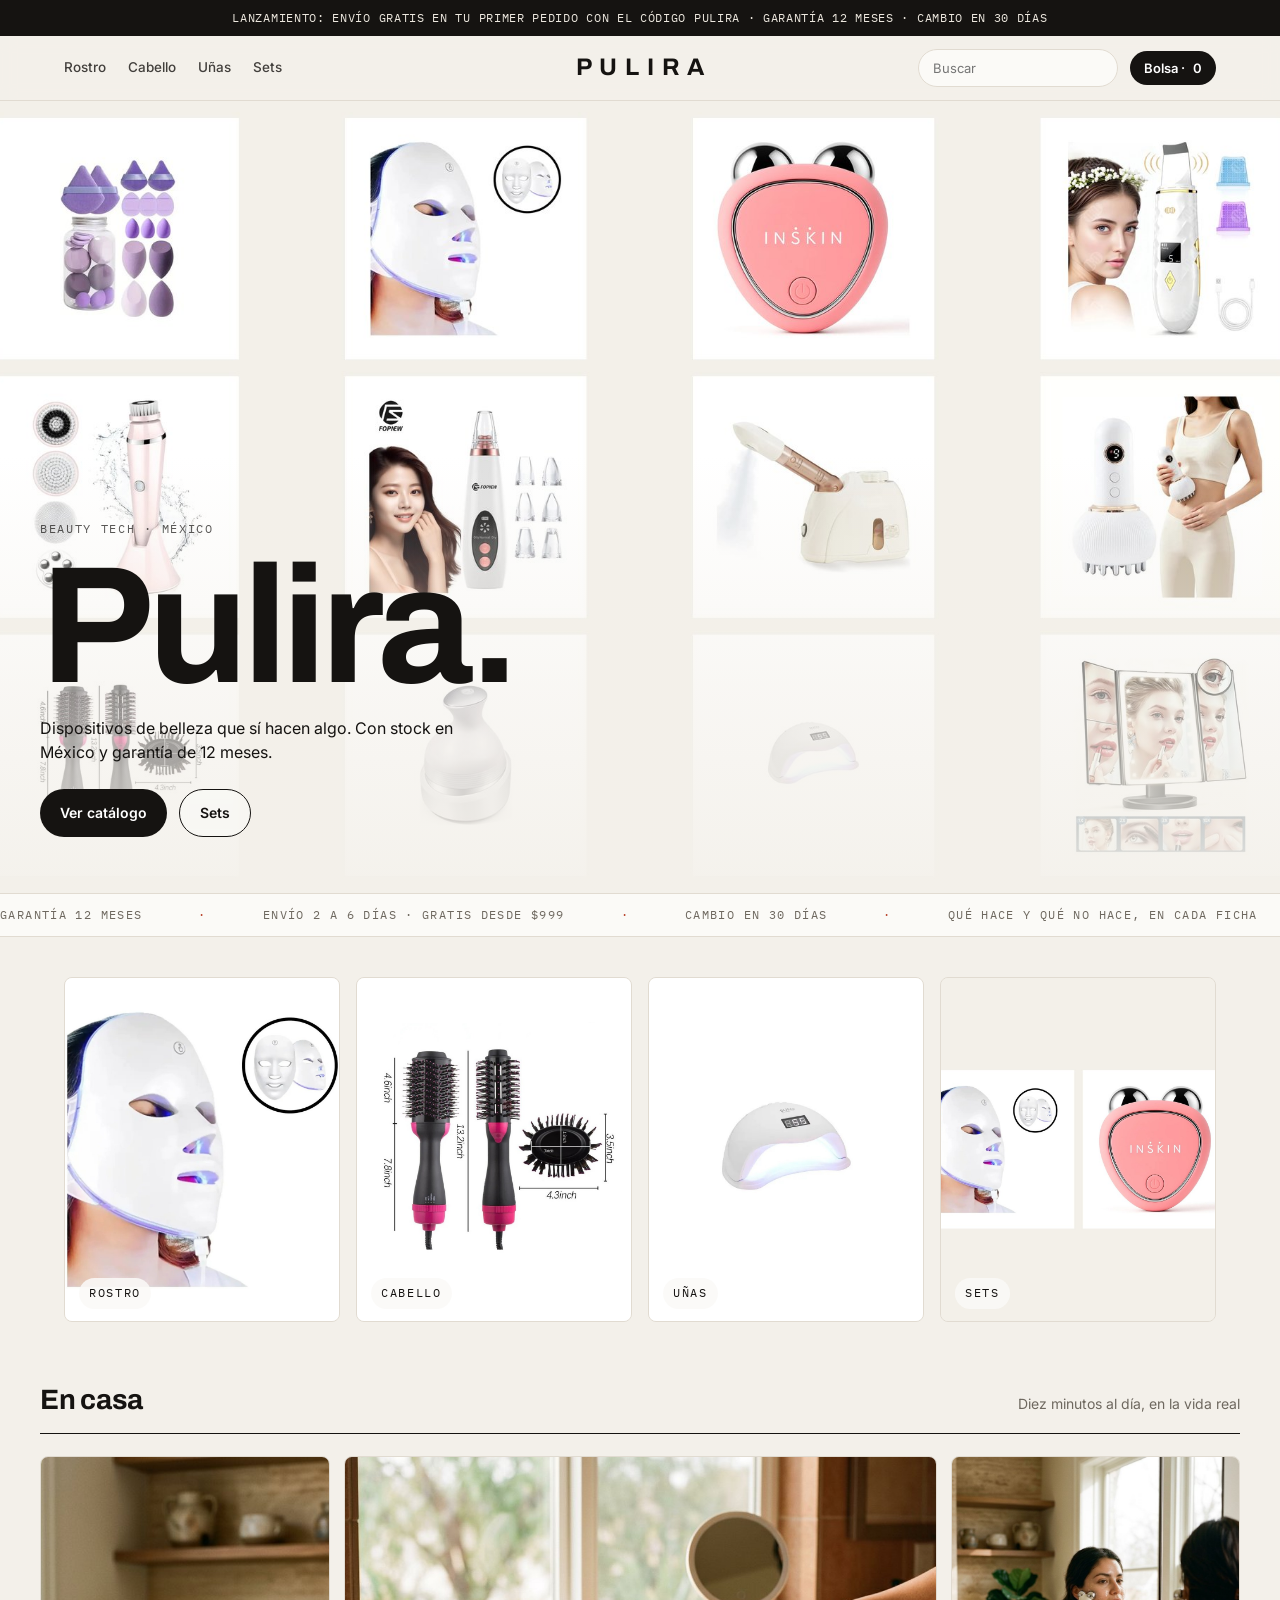
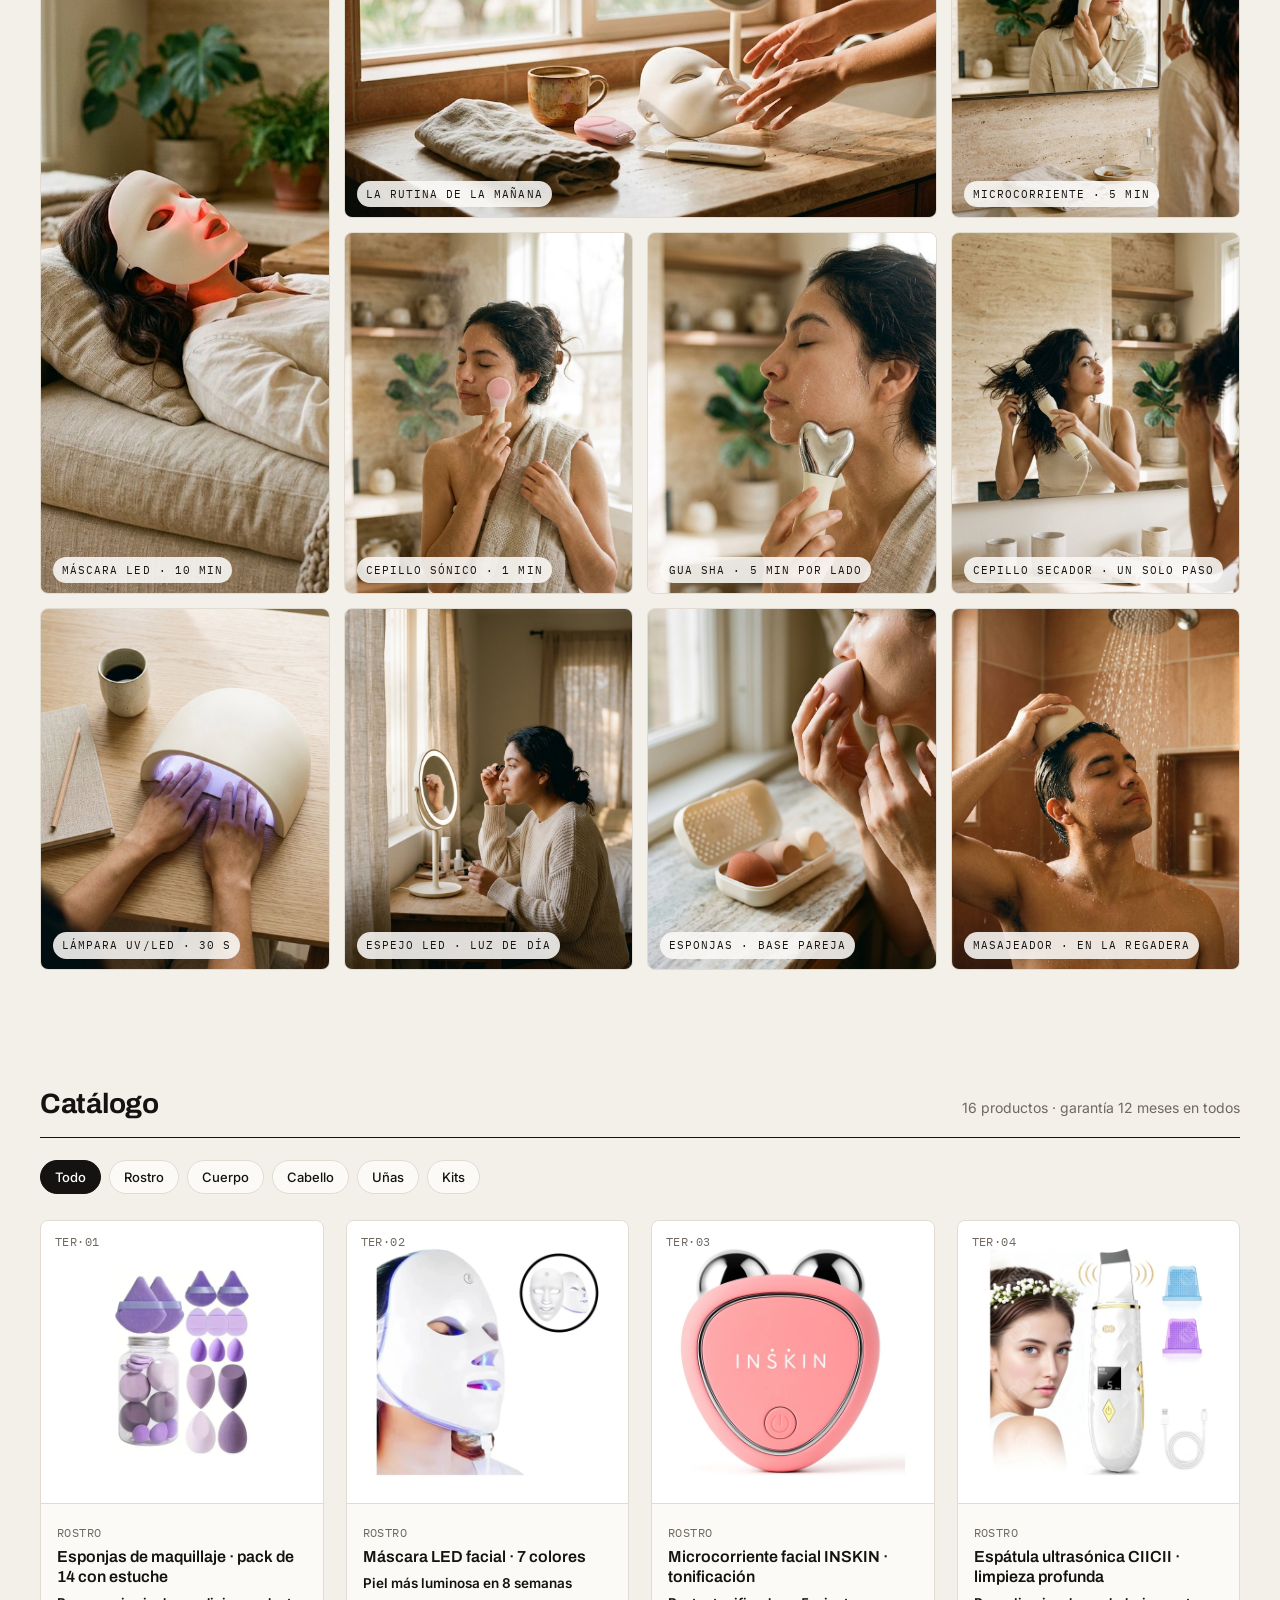
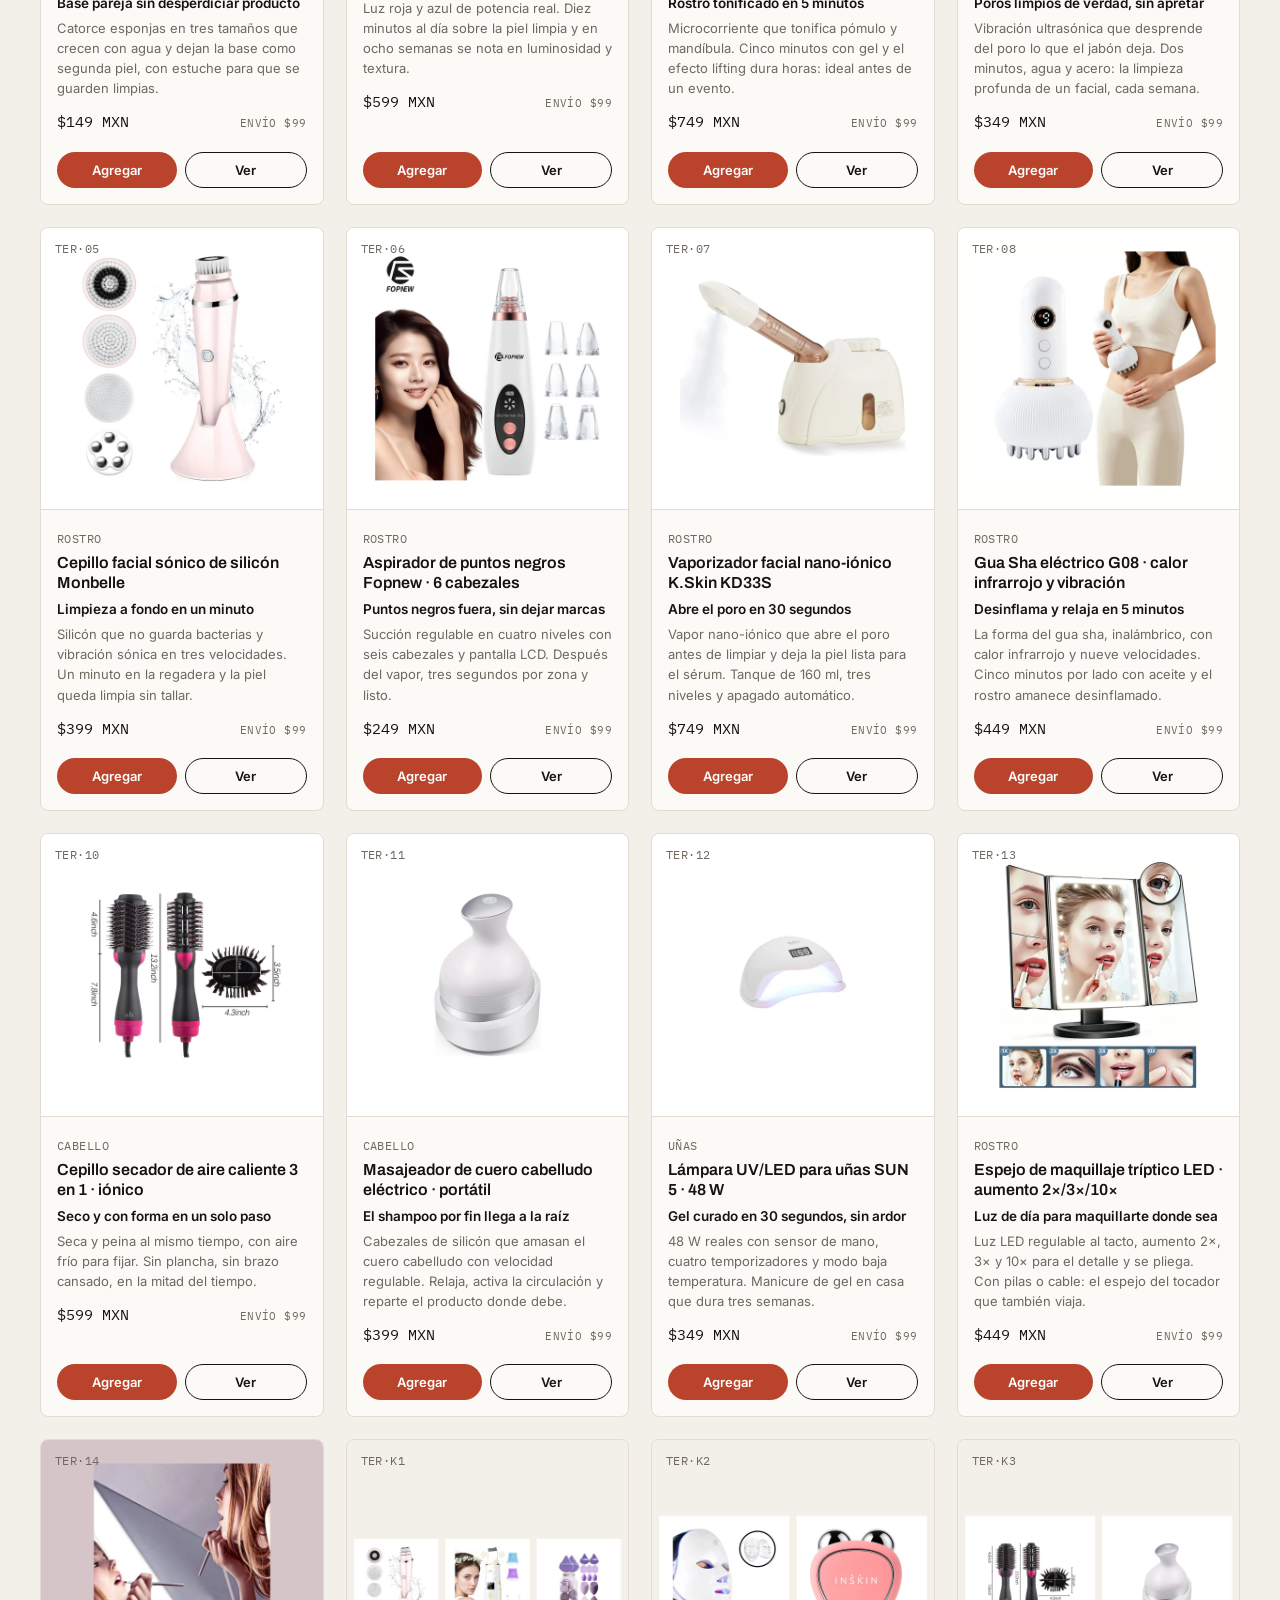
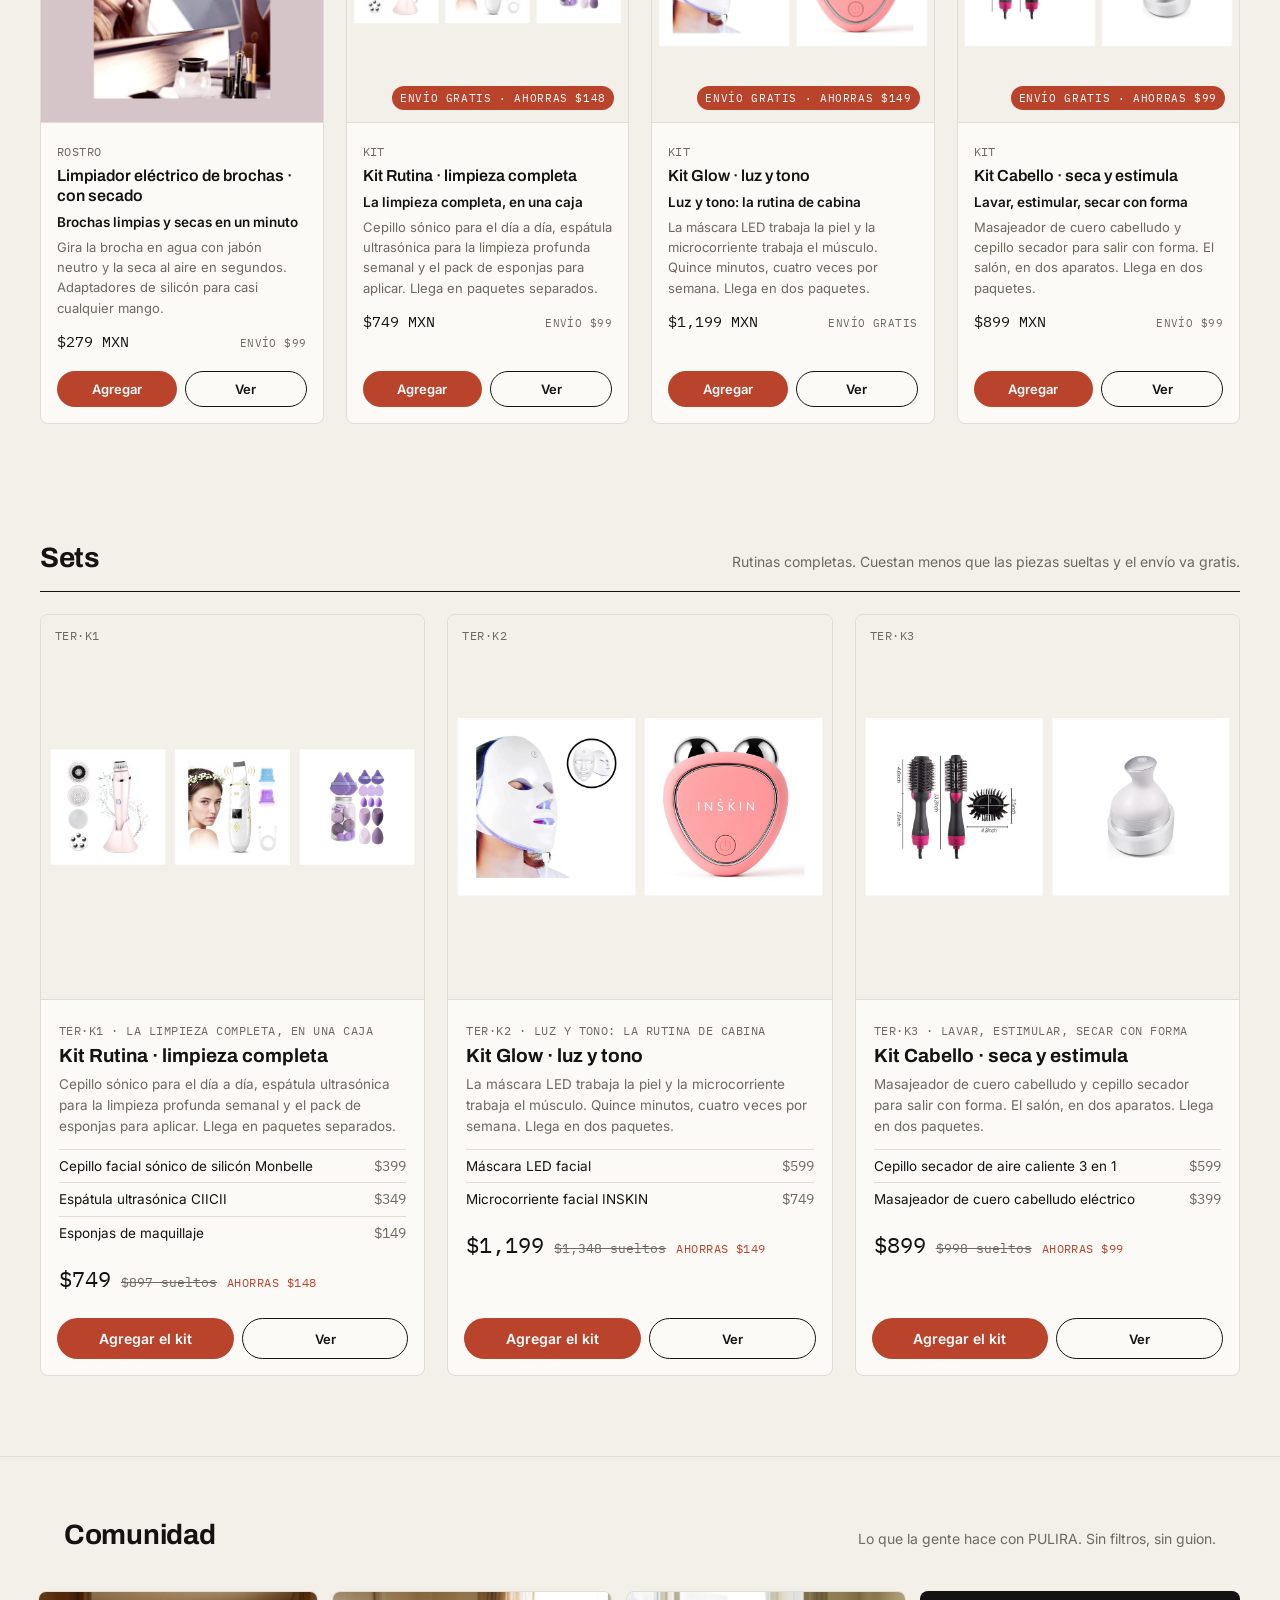
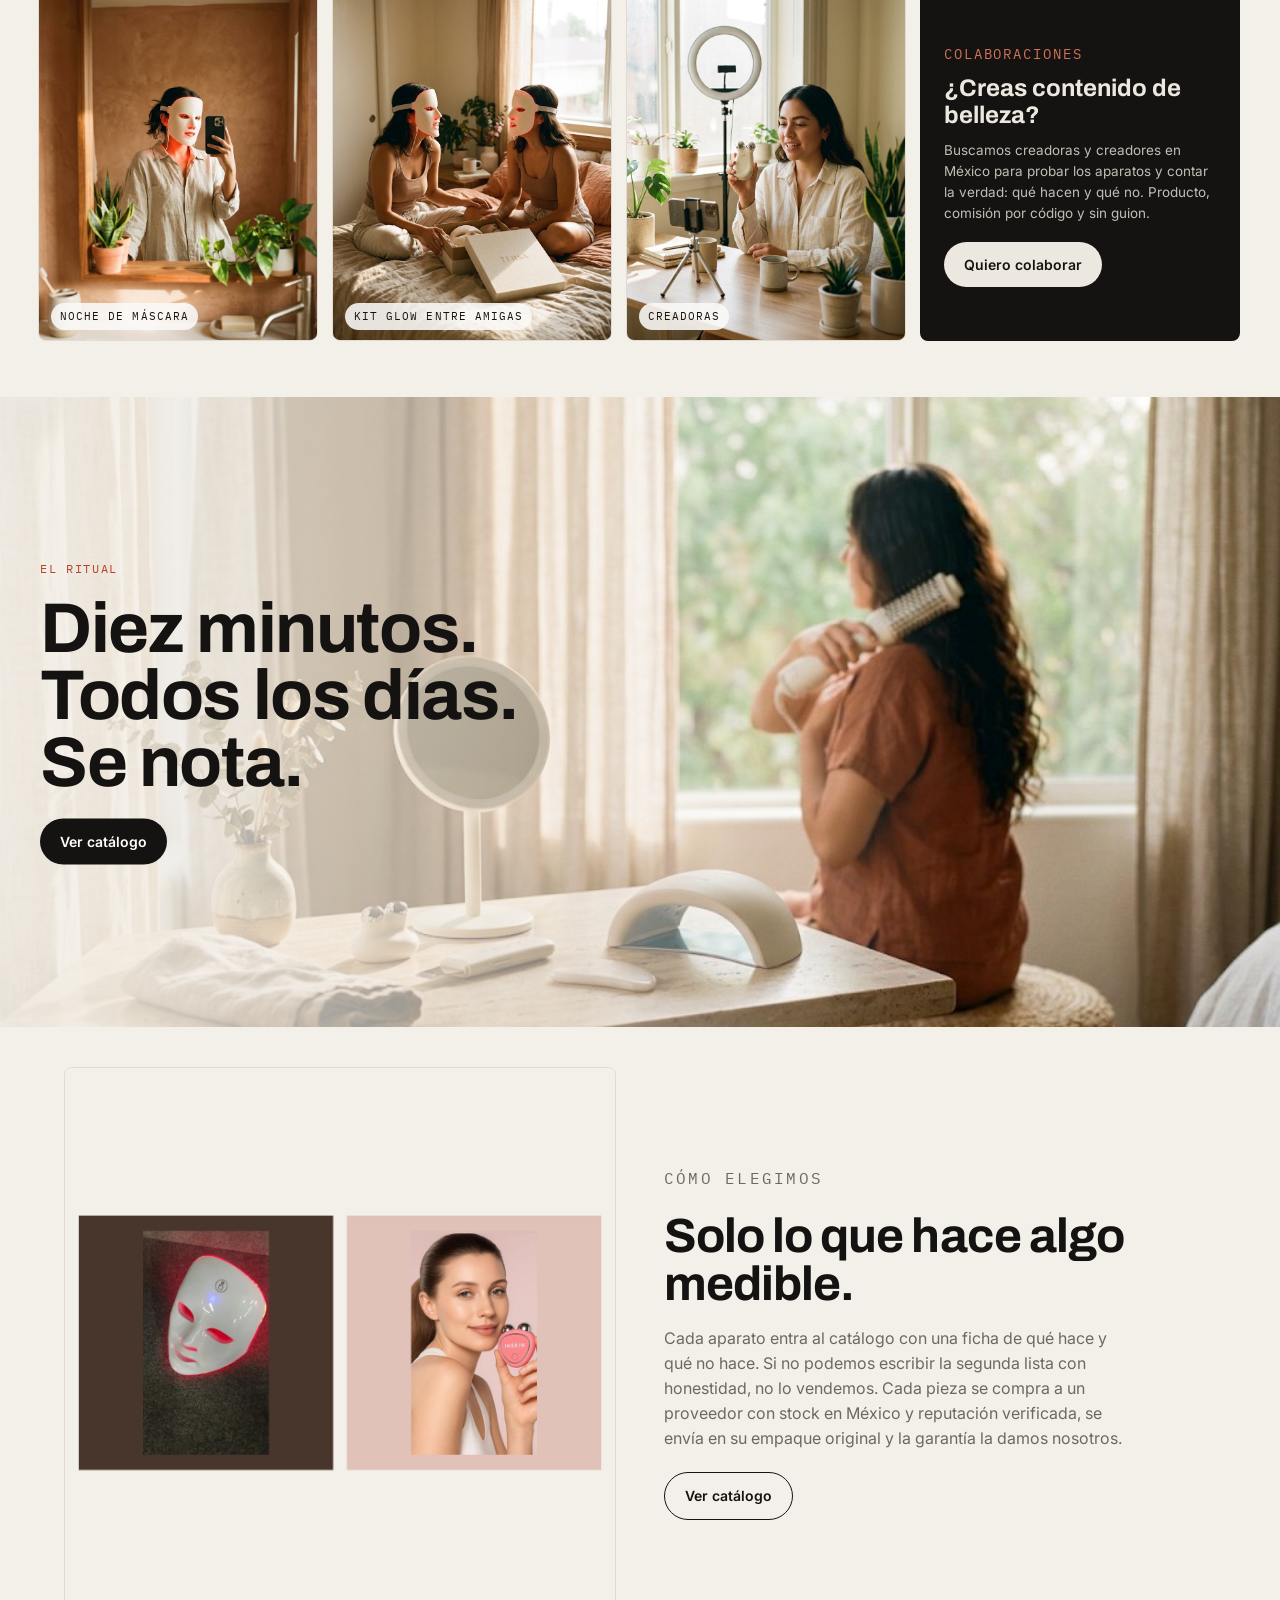
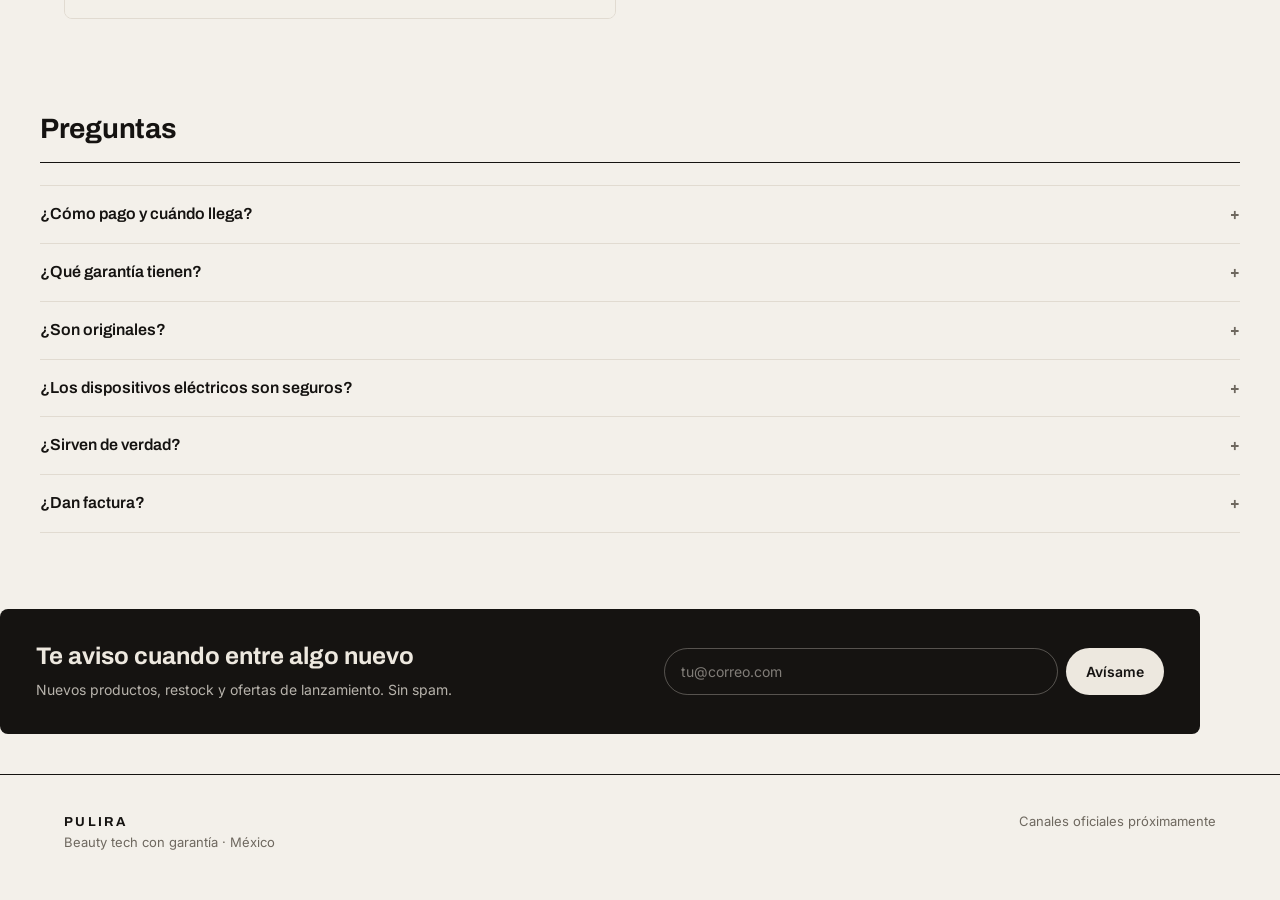
==== commit fda321ae: "PULIRA · nuevo nombre (antes TERSA): wordmark, copy, catálogo sin fotos de empaque viejas" ====
--- a/index.html
+++ b/index.html
@@ -3,15 +3,15 @@
 <head>
 <meta charset="UTF-8">
 <meta name="viewport" content="width=device-width, initial-scale=1.0">
-<title>TERSA · Beauty tech con garantía | Máscara LED, microcorriente, limpieza ultrasónica en México</title>
+<title>PULIRA · Beauty tech con garantía | Máscara LED, microcorriente, limpieza ultrasónica en México</title>
 <meta name="description" content="Tu rutina de cabina, en casa. Máscara LED, microcorriente, espátula ultrasónica, cepillo secador y más, seleccionados y verificados uno por uno, con garantía de 12 meses y envío a todo México.">
-<meta property="og:title" content="TERSA · Tu rutina de cabina, en casa">
+<meta property="og:title" content="PULIRA · Tu rutina de cabina, en casa">
 <meta property="og:description" content="Dispositivos de belleza con garantía de 12 meses, envío a todo México y fichas que dicen qué hacen y qué no.">
 <meta property="og:image" content="img/coleccion.jpg">
 <link rel="preconnect" href="https://fonts.googleapis.com">
 <link rel="preconnect" href="https://fonts.gstatic.com" crossorigin>
 <link href="https://fonts.googleapis.com/css2?family=Archivo:wght@500;600;700&family=IBM+Plex+Mono:wght@400;500&family=Inter:wght@400;500;600&display=swap" rel="stylesheet">
-<link rel="stylesheet" href="css/tersa.css">
+<link rel="stylesheet" href="css/pulira.css">
 </head>
 <body>
 
@@ -25,7 +25,7 @@
       <a href="#catalogo" data-cat="unas">Uñas</a>
       <a href="#kits">Sets</a>
     </nav>
-    <a class="logo centro" href="#">TERSA</a>
+    <a class="logo centro" href="#">PULIRA</a>
     <div class="hdr-acc">
       <input class="buscar" id="buscar" type="search" placeholder="Buscar" aria-label="Buscar producto">
       <button class="btn chico" id="btn-bolsa">Bolsa · <span id="bolsa-n">0</span></button>
@@ -38,11 +38,11 @@
   <section class="hero-full">
     <picture>
       <source media="(min-width: 800px)" srcset="img/coleccion.jpg">
-      <img src="img/hero.jpg" alt="Colección TERSA de dispositivos de belleza">
+      <img src="img/hero.jpg" alt="Colección PULIRA de dispositivos de belleza">
     </picture>
     <div class="hero-txt">
       <p class="eyebrow">Beauty tech · México</p>
-      <h1>Tersa.</h1>
+      <h1>Pulira.</h1>
       <p class="lead">Dispositivos de belleza que sí hacen algo. Con stock en México y garantía de 12 meses.</p>
       <div class="cta"><a class="btn" href="#catalogo">Ver catálogo</a><a class="btn linea" href="#kits">Sets</a></div>
     </div>
@@ -96,14 +96,12 @@
   <section class="comunidad" id="comunidad">
     <div class="wrap sec-h">
       <h2>Comunidad</h2>
-      <p>Lo que la gente hace con TERSA. Sin filtros, sin guion.</p>
+      <p>Lo que la gente hace con PULIRA. Sin filtros, sin guion.</p>
     </div>
     <div class="carril">
       <figure><img src="img/vida/vida-selfie.jpg" alt="Selfie con máscara LED" loading="lazy"><figcaption>Noche de máscara</figcaption></figure>
       <figure><img src="img/vida/vida-amigas.jpg" alt="Amigas con máscaras LED" loading="lazy"><figcaption>Kit Glow entre amigas</figcaption></figure>
-      <figure><img src="img/vida/vida-unboxing.jpg" alt="Abriendo la caja TERSA" loading="lazy"><figcaption>Unboxing</figcaption></figure>
       <figure><img src="img/vida/vida-creadora.jpg" alt="Creadora filmando con la microcorriente" loading="lazy"><figcaption>Creadoras</figcaption></figure>
-      <figure><img src="img/vida/vida-caja.jpg" alt="Caja TERSA en las manos" loading="lazy"><figcaption>La caja</figcaption></figure>
       <div class="colabora">
         <p class="eyebrow">Colaboraciones</p>
         <h3>¿Creas contenido de belleza?</h3>
@@ -114,7 +112,7 @@
   </section>
 
   <section class="banda">
-    <img src="img/vida/vida-vanity-ancho.jpg" alt="Tocador con la colección TERSA" loading="lazy">
+    <img src="img/vida/vida-vanity-ancho.jpg" alt="Tocador con la colección PULIRA" loading="lazy">
     <div class="banda-txt"><p class="eyebrow">El ritual</p><h2>Diez minutos.<br>Todos los días.<br>Se nota.</h2><a class="btn" href="#catalogo">Ver catálogo</a></div>
   </section>
 
@@ -132,7 +130,7 @@
     <div class="sec-h"><h2>Preguntas</h2></div>
     <details><summary>¿Cómo pago y cuándo llega?</summary><p>Pides por WhatsApp o en nuestra tienda en línea. Pagas por transferencia o con tarjeta. Entrega en 2 a 6 días hábiles a todo México, con guía (la mayoría llega en 1 a 3). Los kits llegan en paquetes separados. Envío gratis desde $999; abajo de eso, $99.</p></details>
     <details><summary>¿Qué garantía tienen?</summary><p>12 meses contra defectos de fábrica: si falla, lo reponemos. Los primeros 30 días lo cambias por otro producto si no era lo que esperabas y está completo. No cubre golpes ni agua en aparatos que no son impermeables.</p></details>
-    <details><summary>¿Son originales?</summary><p>Son aparatos de marcas de mercado (CIICII, Monbelle, Fopnew, K.Skin, INSKIN, SUN, Utieer y similares) que seleccionamos por sus ventas y reseñas verificadas. Llegan nuevos y en su empaque original; TERSA pone la curaduría, la ficha honesta y la garantía.</p></details>
+    <details><summary>¿Son originales?</summary><p>Son aparatos de marcas de mercado (CIICII, Monbelle, Fopnew, K.Skin, INSKIN, SUN, Utieer y similares) que seleccionamos por sus ventas y reseñas verificadas. Llegan nuevos y en su empaque original; PULIRA pone la curaduría, la ficha honesta y la garantía.</p></details>
     <details><summary>¿Los dispositivos eléctricos son seguros?</summary><p>Los aparatos que se conectan a la corriente o llevan motor se venden con certificado NOM de seguridad eléctrica; los de batería o USB cumplen el etiquetado NOM y vienen con cargador certificado.</p></details>
     <details><summary>¿Sirven de verdad?</summary><p>Cada producto tiene a la vista su lista de "qué no hace" y cuándo se notan los resultados. Un dispositivo casero no sustituye un tratamiento dermatológico; lo que sí hace, lo hace con uso constante.</p></details>
     <details><summary>¿Dan factura?</summary><p>Sí. Pídela por WhatsApp con tu RFC y uso de CFDI al confirmar el pedido.</p></details>
@@ -151,7 +149,7 @@
 <footer>
   <div class="wrap">
     <div>
-      <b style="font-family:var(--display);color:var(--tinta);letter-spacing:.18em">TERSA</b>
+      <b style="font-family:var(--display);color:var(--tinta);letter-spacing:.18em">PULIRA</b>
       <p>Beauty tech con garantía · México</p>
     </div>
     <div class="canales" id="canales"></div>
@@ -182,15 +180,15 @@
 // ======= CONFIG (llenar cuando existan los canales oficiales) =======
 var CONFIG = {
   whatsapp: "",            // ej. "5214431234567" — vacío = el pedido se copia al portapapeles
-  instagram: "",           // ej. "tersa.mx"
-  correo: "",              // ej. "hola@tersa.mx"
+  instagram: "",           // ej. "pulira.mx"
+  correo: "",              // ej. "hola@pulira.mx"
   envioGratisDesde: 999,   // MXN
   envio: 99,               // MXN, pedidos menores
   mercadoLibre: {},        // ej. { "mascara-led": "https://articulo.mercadolibre.com.mx/MLM-..." } → botón en la ficha
   promo: {                 // oferta de lanzamiento (activa:false la apaga)
     activa: true,
-    codigo: "TERSA",
-    texto: "Lanzamiento: envío gratis en tu primer pedido con el código TERSA",
+    codigo: "PULIRA",
+    texto: "Lanzamiento: envío gratis en tu primer pedido con el código PULIRA",
     envioGratis: true,     // el código quita el envío
     descuento: 0           // 0.10 = 10% sobre el subtotal (ojo con el margen: revisa el motor antes)
   }
--- a/css/pulira.css
+++ b/css/pulira.css
@@ -0,0 +1,328 @@
+/* PULIRA · piel: porcelana + tinta + un acento (terracota). Sin neón, sin glow. */
+:root{--hueso:#F3F0EA;--papel:#FBFAF7;--tinta:#151311;--gris:#6E685F;--linea:#E1DBD1;--acento:#B9432B;--acento-2:#9A3622;--verde:#2F6B4F;--display:"Archivo",system-ui,sans-serif;--sans:"Inter",system-ui,sans-serif;--mono:"IBM Plex Mono",ui-monospace,SFMono-Regular,monospace}
+*{margin:0;padding:0;box-sizing:border-box}
+html{scroll-behavior:smooth;overflow-x:hidden}
+body{font-family:var(--sans);color:var(--tinta);background:var(--hueso);font-size:15px;line-height:1.55;-webkit-font-smoothing:antialiased}
+a{color:inherit;text-decoration:none}
+button{font-family:inherit;cursor:pointer;border:0;background:none;color:inherit}
+img,svg{display:block;max-width:100%}
+.wrap{max-width:1200px;margin:0 auto;padding:0 24px}
+.mono{font-family:var(--mono);font-size:12px;letter-spacing:.04em;text-transform:uppercase;color:var(--gris)}
+a:focus-visible,button:focus-visible,input:focus-visible,select:focus-visible{outline:2px solid var(--tinta);outline-offset:2px}
+
+/* ── Barra superior ── */
+.topbar{background:var(--tinta);color:#EDE8DF;font-family:var(--mono);font-size:11.5px;letter-spacing:.06em;text-transform:uppercase;text-align:center;padding:9px 16px}
+
+/* ── Header ── */
+.hdr{position:sticky;top:0;z-index:20;background:rgba(243,240,234,.92);backdrop-filter:blur(8px);border-bottom:1px solid var(--linea)}
+.hdr .wrap{display:flex;align-items:center;gap:28px;height:64px}
+.logo{font-family:var(--display);font-weight:700;font-size:22px;letter-spacing:.18em}
+.logo small{font-family:var(--mono);font-weight:400;font-size:11px;letter-spacing:.08em;color:var(--gris);margin-left:10px;text-transform:uppercase}
+.hdr nav{display:flex;gap:22px;font-size:13.5px;font-weight:500}
+.hdr nav a{opacity:.8}.hdr nav a:hover{opacity:1}
+.hdr-acc{margin-left:auto;display:flex;align-items:center;gap:12px}
+.buscar{border:1px solid var(--linea);background:var(--papel);border-radius:999px;padding:8px 14px;font:inherit;font-size:13px;width:200px;color:var(--tinta)}
+.btn{display:inline-flex;align-items:center;justify-content:center;gap:8px;background:var(--tinta);color:#fff;padding:12px 20px;border-radius:999px;font-weight:600;font-size:14px;transition:background .15s,color .15s;white-space:nowrap}
+.btn:hover{background:var(--acento);color:#fff}
+.btn.linea{background:transparent;color:var(--tinta);border:1px solid var(--tinta)}
+.btn.linea:hover{background:var(--tinta);color:#fff}
+.btn.acento{background:var(--acento)}.btn.acento:hover{background:var(--acento-2)}
+.btn.chico{padding:9px 14px;font-size:13px}
+
+/* ── Hero ── */
+.hero{display:grid;grid-template-columns:1.1fr .9fr;gap:40px;align-items:center;padding:72px 0 56px}
+.eyebrow{font-family:var(--mono);font-size:12px;letter-spacing:.14em;text-transform:uppercase;color:var(--acento);margin-bottom:18px}
+.hero h1{font-family:var(--display);font-weight:700;font-size:clamp(44px,7vw,92px);line-height:.95;letter-spacing:-.02em}
+.lead{font-size:17px;color:var(--gris);max-width:480px;margin:22px 0 28px}
+.cta{display:flex;gap:12px;flex-wrap:wrap}
+.hero-tile{background:var(--papel);border:1px solid var(--linea);border-radius:8px;aspect-ratio:1/1;display:flex;flex-direction:column;justify-content:space-between;padding:22px;cursor:pointer}
+.hero-tile svg{width:58%;margin:auto;stroke:var(--tinta);fill:none;stroke-width:1.4;stroke-linecap:round;stroke-linejoin:round}
+.hero-tile .pie{display:flex;justify-content:space-between;font-family:var(--mono);font-size:12px;color:var(--gris);text-transform:uppercase;letter-spacing:.06em}
+
+/* ── Chips y grid ── */
+.chips{display:flex;gap:8px;flex-wrap:wrap;margin:8px 0 26px}
+.chip{border:1px solid var(--linea);background:var(--papel);padding:8px 14px;border-radius:999px;font-size:13px;font-weight:500}
+.chip.on{background:var(--tinta);color:#fff;border-color:var(--tinta)}
+.grid{display:grid;grid-template-columns:repeat(auto-fill,minmax(250px,1fr));gap:22px}
+.card{background:var(--papel);border:1px solid var(--linea);border-radius:8px;overflow:hidden;display:flex;flex-direction:column;transition:border-color .2s}
+.card:hover{border-color:var(--tinta)}
+.tile{aspect-ratio:1/1;background:#F7F4EE;display:flex;align-items:center;justify-content:center;border-bottom:1px solid var(--linea);position:relative;cursor:pointer}
+.tile svg{width:52%;stroke:var(--tinta);fill:none;stroke-width:1.6;stroke-linecap:round;stroke-linejoin:round}
+.tile img{width:100%;height:100%;object-fit:cover}
+.tile .cod{position:absolute;top:12px;left:14px}
+.card-info{padding:16px 16px 6px;flex:1}
+.card-info h3{font-family:var(--display);font-weight:600;font-size:16px;line-height:1.25;margin:4px 0 6px}
+.card-info p{font-size:13px;color:var(--gris)}
+.precio{font-family:var(--mono);font-size:15px;margin-top:12px;color:var(--tinta)}
+.card-acc{display:flex;gap:8px;padding:12px 16px 16px}
+.card-acc .btn{flex:1}
+.vacio{text-align:center;color:var(--gris);padding:60px 0;font-size:14px;grid-column:1/-1}
+
+/* ── Secciones ── */
+.sec{padding:56px 0}
+.sec-h{display:flex;align-items:baseline;justify-content:space-between;gap:20px;margin-bottom:22px;border-bottom:1px solid var(--tinta);padding-bottom:12px}
+.sec-h h2{font-family:var(--display);font-weight:700;font-size:28px;letter-spacing:-.01em}
+.sec-h p{color:var(--gris);font-size:14px}
+.reglas{display:grid;grid-template-columns:repeat(3,1fr);gap:22px}
+.regla{background:var(--papel);border:1px solid var(--linea);border-radius:8px;padding:22px}
+.regla b{font-family:var(--display);font-size:17px;display:block;margin:10px 0 8px}
+.regla p{font-size:14px;color:var(--gris)}
+.faq details{border-top:1px solid var(--linea);padding:16px 0}
+.faq details:last-child{border-bottom:1px solid var(--linea)}
+.faq summary{cursor:pointer;font-weight:600;font-family:var(--display);font-size:16px;list-style:none;display:flex;justify-content:space-between}
+.faq summary::-webkit-details-marker{display:none}
+.faq summary::after{content:"+";font-family:var(--mono);color:var(--gris)}
+.faq details[open] summary::after{content:"–"}
+.faq details p{margin-top:10px;color:var(--gris);font-size:14px;max-width:720px}
+footer{border-top:1px solid var(--tinta);margin-top:40px;padding:36px 0 48px;font-size:13px;color:var(--gris)}
+footer .wrap{display:flex;justify-content:space-between;gap:20px;flex-wrap:wrap}
+footer a:hover{color:var(--tinta)}
+footer .canales{display:flex;gap:14px;flex-wrap:wrap}
+
+/* ── Modal de producto ── */
+.modal{position:fixed;inset:0;background:rgba(21,19,17,.55);display:none;z-index:40;padding:24px;overflow:auto}
+.modal.on{display:flex;align-items:flex-start;justify-content:center}
+.modal-box{background:var(--papel);border-radius:8px;max-width:960px;width:100%;display:grid;grid-template-columns:1fr 1fr;overflow:hidden;position:relative;margin:auto}
+.modal-box .tile{aspect-ratio:auto;border-bottom:0;border-right:1px solid var(--linea);min-height:420px;cursor:default}
+.modal-txt{padding:30px 30px 26px}
+.modal-txt h2{font-family:var(--display);font-weight:700;font-size:26px;line-height:1.1;margin:6px 0 10px}
+.modal-txt .precio{font-size:20px;margin:0 0 14px}
+.modal-txt>p{font-size:14.5px;color:var(--gris)}
+.modal-txt h4{font-family:var(--mono);font-size:11.5px;letter-spacing:.1em;text-transform:uppercase;color:var(--gris);margin:18px 0 8px}
+.modal-txt ul{padding-left:18px;font-size:14px}
+.modal-txt li{margin:4px 0}
+.specs{width:100%;border-collapse:collapse;font-size:13.5px}
+.specs td{padding:7px 0;border-top:1px solid var(--linea);vertical-align:top}
+.specs td:first-child{color:var(--gris);width:38%}
+.modal-txt .cta{margin-top:22px}
+.cerrar{position:absolute;top:14px;right:14px;width:36px;height:36px;border-radius:50%;background:var(--hueso);font-size:18px;line-height:1}
+.nota{font-size:12.5px;color:var(--gris);margin-top:10px}
+
+/* ── Bolsa (drawer) ── */
+.velo{position:fixed;inset:0;background:rgba(21,19,17,.35);z-index:45;display:none}
+.velo.on{display:block}
+.drawer{position:fixed;top:0;right:0;height:100%;width:min(420px,100%);background:var(--papel);border-left:1px solid var(--linea);z-index:50;transform:translateX(100%);visibility:hidden;transition:transform .25s,visibility 0s .25s;display:flex;flex-direction:column}
+.drawer.on{transform:none;visibility:visible;transition:transform .25s}
+.drawer-h{display:flex;justify-content:space-between;align-items:center;padding:20px 22px;border-bottom:1px solid var(--linea)}
+.drawer-h b{font-family:var(--display);font-size:18px}
+.drawer-items{flex:1;overflow:auto;padding:10px 22px}
+.item{display:grid;grid-template-columns:1fr auto;gap:8px 14px;padding:14px 0;border-bottom:1px solid var(--linea);font-size:14px;align-items:center}
+.item b{font-family:var(--display);font-weight:600;display:block;font-size:14px}
+.item .sub{font-family:var(--mono);font-size:12px;color:var(--gris)}
+.item .qty{display:flex;align-items:center;gap:8px;font-family:var(--mono);font-size:13px}
+.item .qty button{width:26px;height:26px;border:1px solid var(--linea);border-radius:50%;line-height:1}
+.item .qty button:hover{border-color:var(--tinta)}
+.drawer-f{padding:18px 22px 22px;border-top:1px solid var(--linea)}
+.linea-total{display:flex;justify-content:space-between;font-size:14px;padding:4px 0;color:var(--gris)}
+.linea-total.total{color:var(--tinta);font-weight:600;font-size:16px;border-top:1px solid var(--linea);margin-top:8px;padding-top:10px}
+.drawer-f .btn{width:100%;margin-top:14px}
+.drawer-f .nota{text-align:center}
+
+/* ── MOTOR (modelo.html) ── */
+.motor-h{padding:44px 0 26px}
+.motor-h h1{font-family:var(--display);font-weight:700;font-size:clamp(34px,5vw,56px);letter-spacing:-.02em;line-height:1}
+.motor-h p{color:var(--gris);max-width:760px;margin-top:14px}
+.globales{background:var(--papel);border:1px solid var(--linea);border-radius:8px;padding:18px 20px;display:grid;grid-template-columns:repeat(auto-fill,minmax(150px,1fr));gap:12px 16px}
+.campo{display:flex;flex-direction:column;gap:5px}
+.campo label{font-family:var(--mono);font-size:10.5px;letter-spacing:.08em;text-transform:uppercase;color:var(--gris)}
+.campo input,.campo select{border:1px solid var(--linea);border-radius:4px;padding:7px 9px;font:inherit;font-family:var(--mono);font-size:13px;background:#fff;color:var(--tinta);width:100%}
+.toggles{grid-column:1/-1;display:flex;gap:18px;flex-wrap:wrap;align-items:center;font-size:13px;padding-top:12px;border-top:1px solid var(--linea)}
+.toggles label{display:flex;align-items:center;gap:6px;cursor:pointer}
+.toggles input{accent-color:var(--tinta)}
+.acciones{margin-left:auto;display:flex;gap:8px}
+.esquema{display:grid;grid-template-columns:1fr 1fr;gap:22px}
+.tarjeta{background:var(--papel);border:1px solid var(--linea);border-radius:8px;padding:22px}
+.tarjeta.negra{background:var(--tinta);color:#EDE8DF;border-color:var(--tinta)}
+.tarjeta h3{font-family:var(--display);font-size:18px;margin-bottom:6px}
+.tarjeta .sub{font-size:13px;opacity:.7;margin-bottom:14px}
+.linea-e{display:flex;justify-content:space-between;gap:16px;padding:9px 0;border-top:1px solid rgba(128,128,128,.25);font-size:14px}
+.linea-e span:first-child{opacity:.78}
+.linea-e b{font-family:var(--mono);font-weight:500;white-space:nowrap}
+.linea-e.grande b{font-size:20px}
+.linea-e.grande{padding:14px 0}
+.mal{color:var(--acento)} .bien{color:var(--verde)}
+.tarjeta.negra .mal{color:#FF8A6B}.tarjeta.negra .bien{color:#8FD3AE}
+.selector{display:flex;align-items:center;gap:10px;font-size:13px;min-width:0;max-width:100%}
+.selector select{border:1px solid var(--linea);border-radius:4px;padding:7px 9px;font:inherit;font-size:13px;background:#fff;color:var(--tinta);min-width:0;max-width:100%;text-overflow:ellipsis}
+.tabla-wrap{overflow-x:auto;background:var(--papel);border:1px solid var(--linea);border-radius:8px}
+table.motor{width:100%;border-collapse:collapse;font-size:12.5px;min-width:1100px}
+table.motor th{font-family:var(--mono);font-size:10px;letter-spacing:.05em;text-transform:uppercase;color:var(--gris);text-align:right;padding:12px 6px;border-bottom:1px solid var(--tinta);white-space:nowrap;font-weight:500;vertical-align:bottom}
+table.motor th:first-child,table.motor td:first-child{text-align:left}
+table.motor td{padding:8px 6px;border-bottom:1px solid var(--linea);text-align:right;font-family:var(--mono);white-space:nowrap;vertical-align:middle}
+table.motor td.n{font-family:var(--sans);white-space:normal;min-width:200px;max-width:240px}
+table.motor td.n small{display:block;color:var(--gris);font-size:11.5px}
+table.motor td.n .tag{display:inline-block;font-family:var(--mono);font-size:10px;letter-spacing:.06em;text-transform:uppercase;border:1px solid var(--linea);border-radius:3px;padding:1px 5px;margin:4px 4px 0 0;color:var(--gris)}
+table.motor td.n .tag.rojo{border-color:var(--acento);color:var(--acento)}
+table.motor input{width:64px;border:1px solid var(--linea);border-radius:4px;padding:4px 6px;font:inherit;font-family:var(--mono);font-size:12.5px;text-align:right;background:#fff;color:var(--tinta)}
+table.motor input.fijo{border-color:var(--tinta)}
+table.motor input::placeholder{color:#B7B0A5}
+table.motor tr.top td{background:#F7F4EE}
+table.motor tr.fuera td{opacity:.45}
+table.motor tfoot td{font-weight:600;border-top:1px solid var(--tinta);border-bottom:0}
+.kpis{display:grid;grid-template-columns:repeat(3,1fr);gap:18px;margin-bottom:22px}
+.kpi{background:var(--papel);border:1px solid var(--linea);border-radius:8px;padding:18px 20px}
+.kpi h4{font-family:var(--mono);font-size:11px;letter-spacing:.08em;text-transform:uppercase;color:var(--gris);margin-bottom:6px}
+.kpi .big{font-family:var(--display);font-size:30px;font-weight:700;letter-spacing:-.01em;line-height:1.1}
+.kpi p{font-size:12.5px;color:var(--gris);margin-top:6px}
+.kpi .fila{display:flex;justify-content:space-between;font-size:12.5px;padding:4px 0;border-top:1px solid var(--linea);margin-top:6px}
+.kpi .fila b{font-family:var(--mono);font-weight:500}
+.kpi.gana{border-color:var(--tinta);box-shadow:inset 0 0 0 1px var(--tinta)}
+.chart{background:var(--papel);border:1px solid var(--linea);border-radius:8px;padding:16px;margin-bottom:22px}
+.chart svg{width:100%;height:auto;font-family:var(--mono);font-size:11px}
+.leyenda{display:flex;gap:18px;font-family:var(--mono);font-size:11.5px;color:var(--gris);margin-top:8px;flex-wrap:wrap}
+.leyenda i{display:inline-block;width:18px;height:0;border-top:2px solid;vertical-align:middle;margin-right:6px}
+.reglas-motor{display:grid;grid-template-columns:repeat(2,1fr);gap:18px}
+.reglas-motor .regla b{margin-top:0}
+.reglas-motor .regla p+p{margin-top:8px}
+.riesgos{width:100%;border-collapse:collapse;font-size:13.5px;background:var(--papel);border:1px solid var(--linea);border-radius:8px;overflow:hidden}
+.riesgos th{text-align:left;font-family:var(--mono);font-size:10.5px;letter-spacing:.06em;text-transform:uppercase;color:var(--gris);padding:12px 14px;border-bottom:1px solid var(--tinta);font-weight:500}
+.riesgos td{padding:11px 14px;border-bottom:1px solid var(--linea);vertical-align:top}
+.riesgos td:first-child{font-weight:600;white-space:nowrap}
+.aviso{font-size:12.5px;color:var(--gris);margin-top:12px}
+@media(max-width:900px){.hero{grid-template-columns:1fr;padding:44px 0 30px}.hero-tile{max-width:380px}.reglas,.esquema,.kpis,.reglas-motor{grid-template-columns:1fr}.modal-box{grid-template-columns:1fr}.modal-box .tile{min-height:260px;border-right:0;border-bottom:1px solid var(--linea)}.hdr nav{display:none}.hdr .wrap{gap:14px}.logo small{display:none}.buscar{width:110px;min-width:0}.acciones{margin-left:0}}
+@media(max-width:700px){.sec-h{flex-wrap:wrap}.selector{width:100%}.selector select{flex:1}.riesgos,.riesgos tbody,.riesgos tr,.riesgos td{display:block;width:100%}.riesgos thead{display:none}.riesgos td:first-child{white-space:normal;border-bottom:0;padding-bottom:2px}.riesgos td{border-bottom:0}.riesgos tr{border-bottom:1px solid var(--linea);padding:6px 0}}
+@media(max-width:400px){.buscar{width:90px}.btn.chico{padding:9px 12px}.wrap{padding:0 18px}}
+
+/* ── Ventas: hero foto, confianza, picks, kits, comparativa, garantía, newsletter, bolsa ── */
+.hero-nota{font-family:var(--mono);font-size:11.5px;letter-spacing:.06em;text-transform:uppercase;color:var(--gris);margin-top:18px}
+.hero-tile.foto{padding:0;overflow:hidden;position:relative}
+.hero-tile.foto img{width:100%;height:100%;object-fit:cover;position:absolute;inset:0}
+.hero-tile.foto .pie{position:absolute;left:18px;right:18px;background:rgba(251,250,247,.9);padding:8px 12px;border-radius:6px;backdrop-filter:blur(4px)}
+.hero-tile.foto .pie.arriba{top:18px}.hero-tile.foto .pie.abajo{bottom:18px}
+.confianza{display:grid;grid-template-columns:repeat(4,1fr);border:1px solid var(--linea);border-radius:8px;background:var(--papel);overflow:hidden;margin-top:8px}
+.confianza div{padding:16px 18px;border-right:1px solid var(--linea)}
+.confianza div:last-child{border-right:0}
+.confianza b{display:block;font-family:var(--display);font-size:15px}
+.confianza span{font-size:12.5px;color:var(--gris)}
+.picks{display:grid;grid-template-columns:repeat(3,1fr);gap:22px}
+.pick{background:var(--papel);border:1px solid var(--linea);border-radius:8px;overflow:hidden;display:flex;flex-direction:column}
+.pick .tile{aspect-ratio:4/3}
+.pick-info{padding:18px 18px 16px;flex:1;display:flex;flex-direction:column}
+.pick-info .mono{margin-bottom:6px}
+.pick-info h3{font-family:var(--display);font-size:19px;line-height:1.2;margin-bottom:6px}
+.pick-info p{font-size:13.5px;color:var(--gris);flex:1}
+.pick-info .fila{display:flex;justify-content:space-between;align-items:center;margin-top:14px;gap:10px}
+.card .beneficio{font-weight:600;font-size:13.5px;color:var(--tinta);margin:0 0 4px}
+.card .precio-fila{display:flex;justify-content:space-between;align-items:baseline;gap:8px;margin-top:12px;flex-wrap:wrap}
+.card .precio-fila .precio{white-space:nowrap;margin-top:0}
+.card .envio-nota{font-family:var(--mono);font-size:10.5px;letter-spacing:.04em;text-transform:uppercase;color:var(--gris)}
+.badge-kit{position:absolute;bottom:12px;right:14px;font-family:var(--mono);font-size:10.5px;letter-spacing:.06em;text-transform:uppercase;background:var(--tinta);color:#fff;padding:4px 8px;border-radius:999px}
+.badge-kit.gratis{background:var(--acento)}
+.kits{display:grid;grid-template-columns:repeat(3,1fr);gap:22px}
+.kit{background:var(--papel);border:1px solid var(--linea);border-radius:8px;overflow:hidden;display:flex;flex-direction:column}
+.kit .tile{aspect-ratio:4/3}
+.kit-info{padding:18px 18px 16px;flex:1}
+.kit-info h3{font-family:var(--display);font-size:19px;line-height:1.2;margin:4px 0 6px}
+.kit-info p{font-size:13.5px;color:var(--gris)}
+.kit-info ul{list-style:none;margin:12px 0;font-size:13.5px}
+.kit-info li{padding:6px 0;border-top:1px solid var(--linea);display:flex;justify-content:space-between;gap:10px}
+.kit-info li span:last-child{font-family:var(--mono);color:var(--gris);white-space:nowrap}
+.kit-precio{display:flex;align-items:baseline;gap:10px;margin-top:6px}
+.kit-precio .precio{font-size:22px;margin:0}
+.kit-precio s{font-family:var(--mono);color:var(--gris);font-size:13px}
+.kit-precio .ahorro{font-family:var(--mono);font-size:11.5px;color:var(--acento);letter-spacing:.04em;text-transform:uppercase}
+.kit .card-acc{padding-top:6px}
+table.compara{width:100%;border-collapse:collapse;font-size:14px;background:var(--papel);min-width:640px}
+table.compara th{font-family:var(--mono);font-size:11px;letter-spacing:.08em;text-transform:uppercase;color:var(--gris);text-align:left;padding:14px 16px;border-bottom:1px solid var(--tinta);font-weight:500}
+table.compara td{padding:13px 16px;border-bottom:1px solid var(--linea);vertical-align:top;color:var(--gris)}
+table.compara td:first-child{color:var(--tinta);font-weight:600;white-space:nowrap}
+table.compara .pulira{background:#F7F4EE;color:var(--tinta);font-weight:500}
+table.compara th.pulira{color:var(--acento)}
+.garantia{display:grid;grid-template-columns:repeat(3,1fr);gap:22px}
+.news{background:var(--tinta);color:#EDE8DF;border-radius:8px;padding:34px 36px;display:grid;grid-template-columns:1.2fr 1fr;gap:28px;align-items:center;margin:20px 0 10px}
+.news h2{font-family:var(--display);font-size:24px;line-height:1.15;margin-bottom:8px}
+.news p{font-size:14px;opacity:.75}
+.news form{display:flex;gap:8px}
+.news input{flex:1;border:1px solid rgba(237,232,223,.3);background:transparent;color:#EDE8DF;border-radius:999px;padding:12px 16px;font:inherit;font-size:14px;min-width:0}
+.news input::placeholder{color:rgba(237,232,223,.5)}
+.news .btn{background:#EDE8DF;color:var(--tinta)}
+.news .btn:hover{background:var(--acento);color:#fff}
+.news .ok{font-family:var(--mono);font-size:12px;letter-spacing:.06em;text-transform:uppercase;color:#8FD3AE}
+.wa-float{position:fixed;right:22px;bottom:22px;z-index:30;background:#25D366;color:#fff;font-weight:600;font-size:14px;padding:12px 18px;border-radius:999px;box-shadow:0 6px 20px rgba(0,0,0,.18)}
+.wa-float:hover{background:#1DA851}
+.modal-txt .para{background:#F7F4EE;border-radius:6px;padding:12px 14px;font-size:13.5px;margin-top:14px}
+.modal-txt .para b{font-family:var(--mono);font-weight:500;font-size:11px;letter-spacing:.08em;text-transform:uppercase;color:var(--gris);display:block;margin-bottom:4px}
+.modal-txt .beneficio{font-family:var(--display);font-size:17px;font-weight:600;color:var(--acento);margin:0 0 8px}
+.sugerencias{padding:0 22px}
+.sug{border:1px solid var(--linea);border-radius:6px;padding:12px 14px;margin:10px 0;font-size:13px;background:#F7F4EE}
+.sug b{display:block;font-family:var(--display);font-size:14px;margin-bottom:2px}
+.sug p{color:var(--gris);margin-bottom:8px}
+.sug .btn{padding:7px 12px;font-size:12.5px}
+.codigo{display:flex;gap:8px;margin-bottom:6px}
+.codigo input{flex:1;border:1px solid var(--linea);border-radius:999px;padding:9px 14px;font:inherit;font-size:13px;min-width:0;text-transform:uppercase}
+.drawer-f .nota{text-align:left;margin:0 0 8px}
+@media(max-width:900px){.confianza{grid-template-columns:repeat(2,1fr)}.confianza div:nth-child(2){border-right:0}.confianza div:nth-child(-n+2){border-bottom:1px solid var(--linea)}.picks,.kits,.garantia{grid-template-columns:1fr}.news{grid-template-columns:1fr;padding:26px 22px}}
+
+/* ── Galería de fotos: hover en tarjetas, miniaturas en ficha, colección ── */
+.tile img.alt{position:absolute;inset:0;opacity:0;transition:opacity .25s}
+.card:hover .tile img.alt,.pick:hover .tile img.alt,.kit:hover .tile img.alt{opacity:1}
+.galeria{display:flex;flex-direction:column;border-right:1px solid var(--linea)}
+.galeria .tile{aspect-ratio:1/1;border:0;cursor:default;min-height:0}
+.galeria .tile.grande img{position:static}
+.thumbs{display:flex;gap:8px;padding:12px 14px;border-top:1px solid var(--linea);background:var(--papel)}
+.thumb{flex:1;border:1px solid var(--linea);border-radius:6px;overflow:hidden;background:#F7F4EE;display:flex;flex-direction:column;align-items:center;padding:0;cursor:pointer}
+.thumb img{width:100%;aspect-ratio:1/1;object-fit:cover;display:block}
+.thumb span{font-family:var(--mono);font-size:10px;letter-spacing:.06em;text-transform:uppercase;color:var(--gris);padding:5px 0}
+.thumb.on{border-color:var(--tinta)}
+.thumb.on span{color:var(--tinta)}
+.coleccion img{width:100%;border-radius:8px;border:1px solid var(--linea);margin-bottom:22px;display:block}
+@media(max-width:900px){.galeria{border-right:0;border-bottom:1px solid var(--linea)}.modal-box .galeria .tile{min-height:0}}
+
+/* ── Landing v3: fotografía primero, poco texto ── */
+.hdr .wrap{position:relative;justify-content:space-between}
+.logo.centro{position:absolute;left:50%;transform:translateX(-50%);font-size:24px;letter-spacing:.32em;padding-left:.32em}
+.hero-full{position:relative;height:min(88vh,860px);min-height:520px;overflow:hidden;background:#EDE6DC}
+.hero-full picture,.hero-full img{position:absolute;inset:0;width:100%;height:100%;object-fit:cover;object-position:center}
+.hero-full .hero-txt{position:absolute;left:0;right:0;bottom:0;padding:0 max(24px,calc((100% - 1200px)/2)) 56px;color:var(--tinta)}
+.hero-full .eyebrow{color:var(--tinta);opacity:.7}
+.hero-full h1{font-family:var(--display);font-weight:700;font-size:clamp(72px,13vw,180px);line-height:.85;letter-spacing:-.03em;margin:0 0 18px}
+.hero-full .lead{margin:0 0 24px;color:var(--tinta);max-width:440px;font-size:16px}
+.hero-full .cta .btn.linea{background:rgba(251,250,247,.6);backdrop-filter:blur(4px)}
+.marquee{overflow:hidden;border-top:1px solid var(--linea);border-bottom:1px solid var(--linea);background:var(--papel);font-family:var(--mono);font-size:11.5px;letter-spacing:.12em;text-transform:uppercase;color:var(--gris);padding:12px 0}
+.marquee-in{display:flex;gap:56px;width:max-content;animation:marquee 40s linear infinite}
+.marquee-in span{white-space:nowrap}
+.marquee-in span::after{content:"·";margin-left:56px;color:var(--acento)}
+@keyframes marquee{from{transform:translateX(0)}to{transform:translateX(-50%)}}
+.cats{display:grid;grid-template-columns:repeat(4,1fr);gap:16px;padding:40px 24px 0}
+.cat{position:relative;display:block;aspect-ratio:4/5;border-radius:8px;overflow:hidden;background:#F7F4EE;border:1px solid var(--linea)}
+.cat img{width:100%;height:100%;object-fit:cover;transition:transform .5s}
+.cat:hover img{transform:scale(1.04)}
+.cat span{position:absolute;left:14px;bottom:12px;font-family:var(--mono);font-size:12px;letter-spacing:.14em;text-transform:uppercase;background:rgba(251,250,247,.88);padding:6px 10px;border-radius:999px}
+.editorial{display:grid;grid-template-columns:1fr 1fr;gap:48px;align-items:center;padding:40px 24px 64px}
+.ed-img img{width:100%;border-radius:8px;border:1px solid var(--linea)}
+.ed-txt h2{font-family:var(--display);font-weight:700;font-size:clamp(30px,4vw,48px);line-height:1;letter-spacing:-.02em;margin:10px 0 18px}
+.ed-txt p{color:var(--gris);font-size:16px;max-width:460px;margin-bottom:22px}
+.kits .kit .tile{aspect-ratio:1/1}
+main>.sec.faq{padding-top:24px}
+@media(max-width:900px){.cats{grid-template-columns:repeat(2,1fr)}.editorial{grid-template-columns:1fr;gap:24px}.hero-full{height:80vh}.hero-full .hero-txt{padding-bottom:36px}.logo.centro{font-size:20px}}
+@media(max-width:600px){.hdr nav{display:none}.logo.centro{position:static;transform:none;padding-left:0}}
+.hero-full::after{content:"";position:absolute;left:0;right:0;bottom:0;height:55%;background:linear-gradient(to top,rgba(243,240,234,.92) 0%,rgba(243,240,234,.55) 45%,rgba(243,240,234,0) 100%);pointer-events:none}
+.hero-full .hero-txt{z-index:1}
+
+/* ── Vida de marca: mosaico "En casa", comunidad, banda ── */
+.mosaico{display:grid;grid-template-columns:repeat(4,1fr);grid-auto-rows:1fr;grid-auto-flow:dense;gap:14px}
+.mosaico figure{margin:0;position:relative;overflow:hidden;border-radius:8px;background:#F7F4EE;border:1px solid var(--linea);aspect-ratio:4/5}
+.mosaico figure.ancho{grid-column:span 2;aspect-ratio:auto}
+.mosaico figure.alto{grid-row:span 2;aspect-ratio:auto}
+.mosaico img{width:100%;height:100%;object-fit:cover;display:block;transition:transform .6s}
+.mosaico figure:hover img{transform:scale(1.03)}
+.mosaico figcaption{position:absolute;left:12px;bottom:10px;font-family:var(--mono);font-size:10.5px;letter-spacing:.1em;text-transform:uppercase;background:rgba(251,250,247,.88);padding:5px 9px;border-radius:999px}
+.comunidad{padding:56px 0 8px;border-top:1px solid var(--linea);margin-top:24px}
+.comunidad .sec-h{border-bottom:0;margin-bottom:8px}
+.carril{display:flex;gap:14px;overflow-x:auto;padding:14px max(24px,calc((100% - 1200px)/2)) 40px;scroll-snap-type:x mandatory;scrollbar-width:none}
+.carril::-webkit-scrollbar{display:none}
+.carril figure{flex:0 0 280px;margin:0;position:relative;border-radius:8px;overflow:hidden;background:#F7F4EE;border:1px solid var(--linea);aspect-ratio:4/5;scroll-snap-align:start}
+.carril img{width:100%;height:100%;object-fit:cover;display:block}
+.carril figcaption{position:absolute;left:12px;bottom:10px;font-family:var(--mono);font-size:10.5px;letter-spacing:.1em;text-transform:uppercase;background:rgba(251,250,247,.88);padding:5px 9px;border-radius:999px}
+.colabora{flex:0 0 320px;background:var(--tinta);color:#EDE8DF;border-radius:8px;padding:26px 24px;display:flex;flex-direction:column;justify-content:center;scroll-snap-align:start}
+.colabora .eyebrow{color:#FF8A6B;margin-bottom:10px}
+.colabora h3{font-family:var(--display);font-size:24px;line-height:1.1;margin-bottom:12px}
+.colabora p{font-size:13.5px;opacity:.8;margin-bottom:18px}
+.colabora .btn{background:#EDE8DF;color:var(--tinta);align-self:flex-start}
+.colabora .btn:hover{background:var(--acento);color:#fff}
+.banda{position:relative;height:min(70vh,640px);min-height:380px;overflow:hidden;margin:8px 0 0}
+.banda img{position:absolute;inset:0;width:100%;height:100%;object-fit:cover;object-position:center}
+.banda::after{content:"";position:absolute;inset:0;background:linear-gradient(to right,rgba(243,240,234,.9) 0%,rgba(243,240,234,.55) 40%,rgba(243,240,234,0) 75%)}
+.banda-txt{position:absolute;left:max(24px,calc((100% - 1200px)/2));top:50%;transform:translateY(-50%);z-index:1;max-width:520px}
+.banda-txt h2{font-family:var(--display);font-weight:700;font-size:clamp(36px,5.5vw,72px);line-height:.95;letter-spacing:-.02em;margin:10px 0 22px}
+@media(max-width:900px){.mosaico{grid-template-columns:repeat(2,1fr)}.mosaico figure.ancho{grid-column:span 2}.mosaico figure.alto{grid-row:auto;aspect-ratio:4/5}.carril figure{flex-basis:230px}.colabora{flex-basis:280px}.banda{height:60vh}}
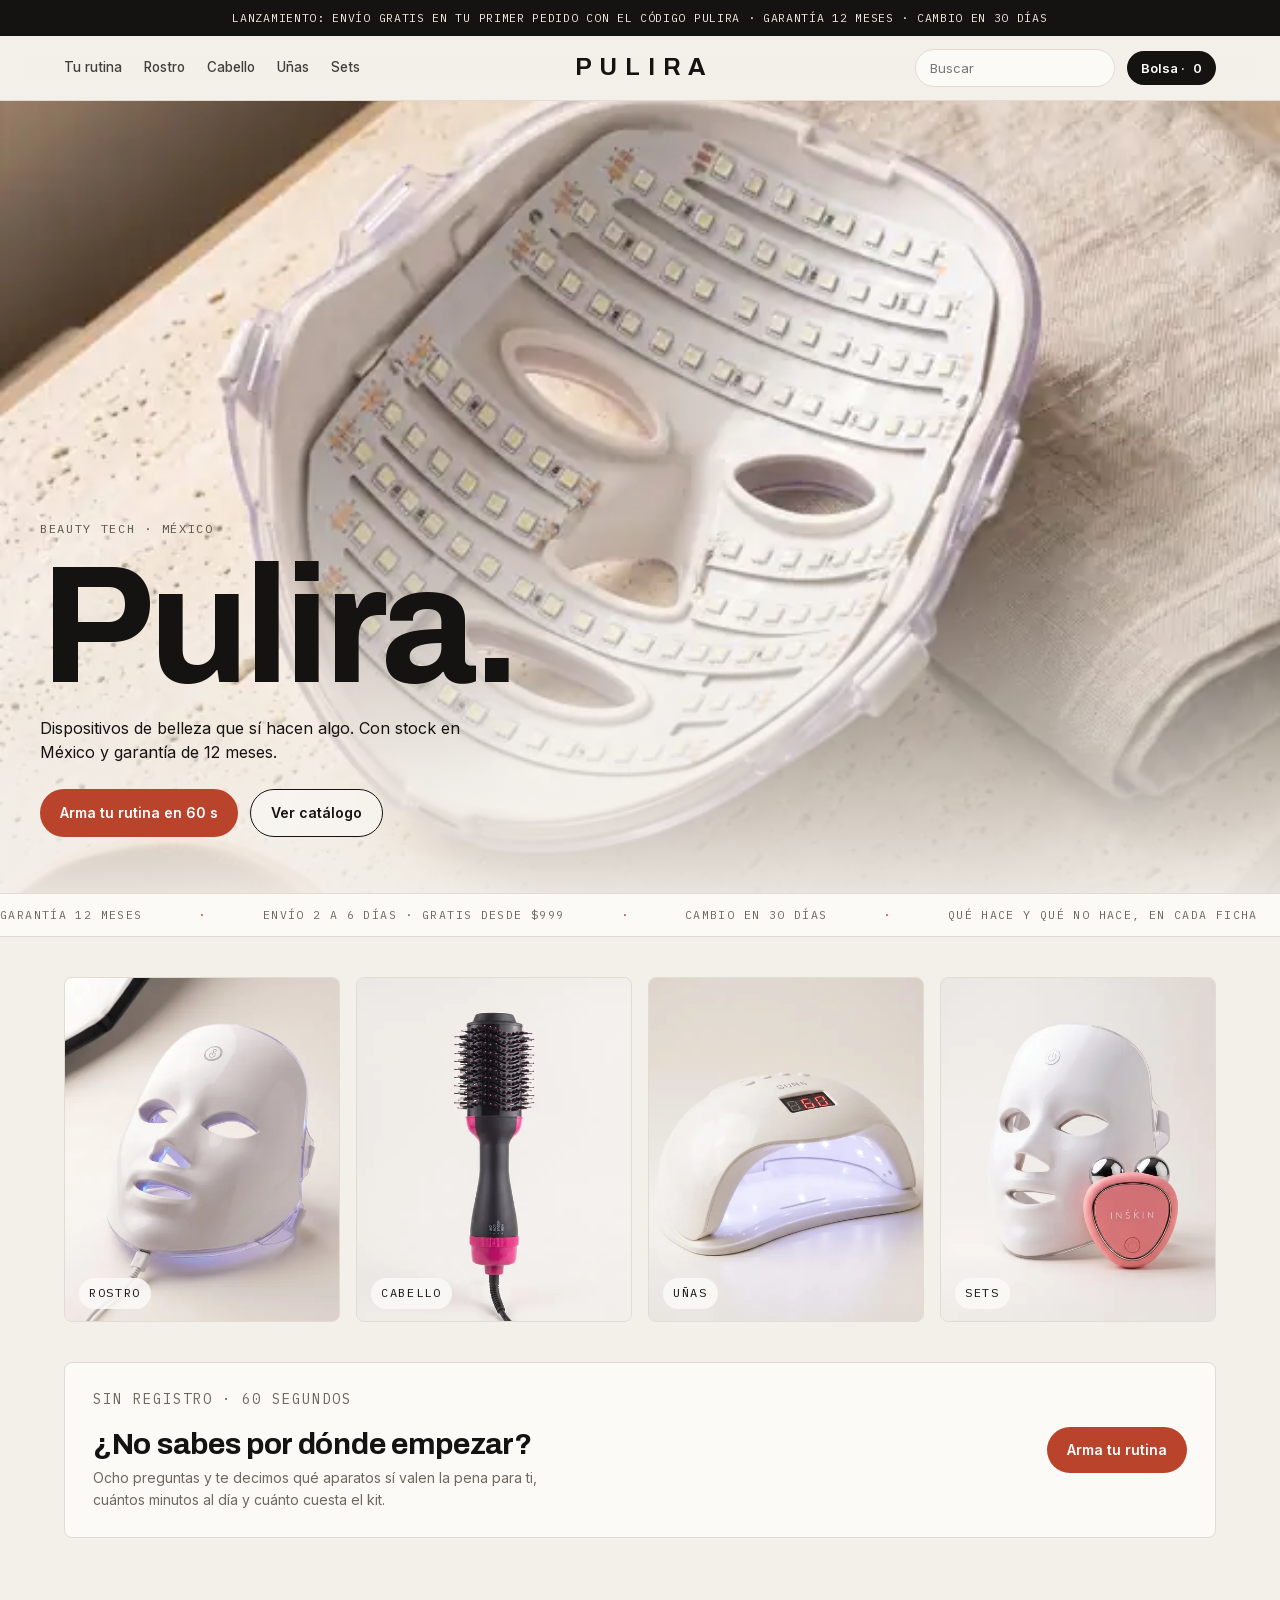
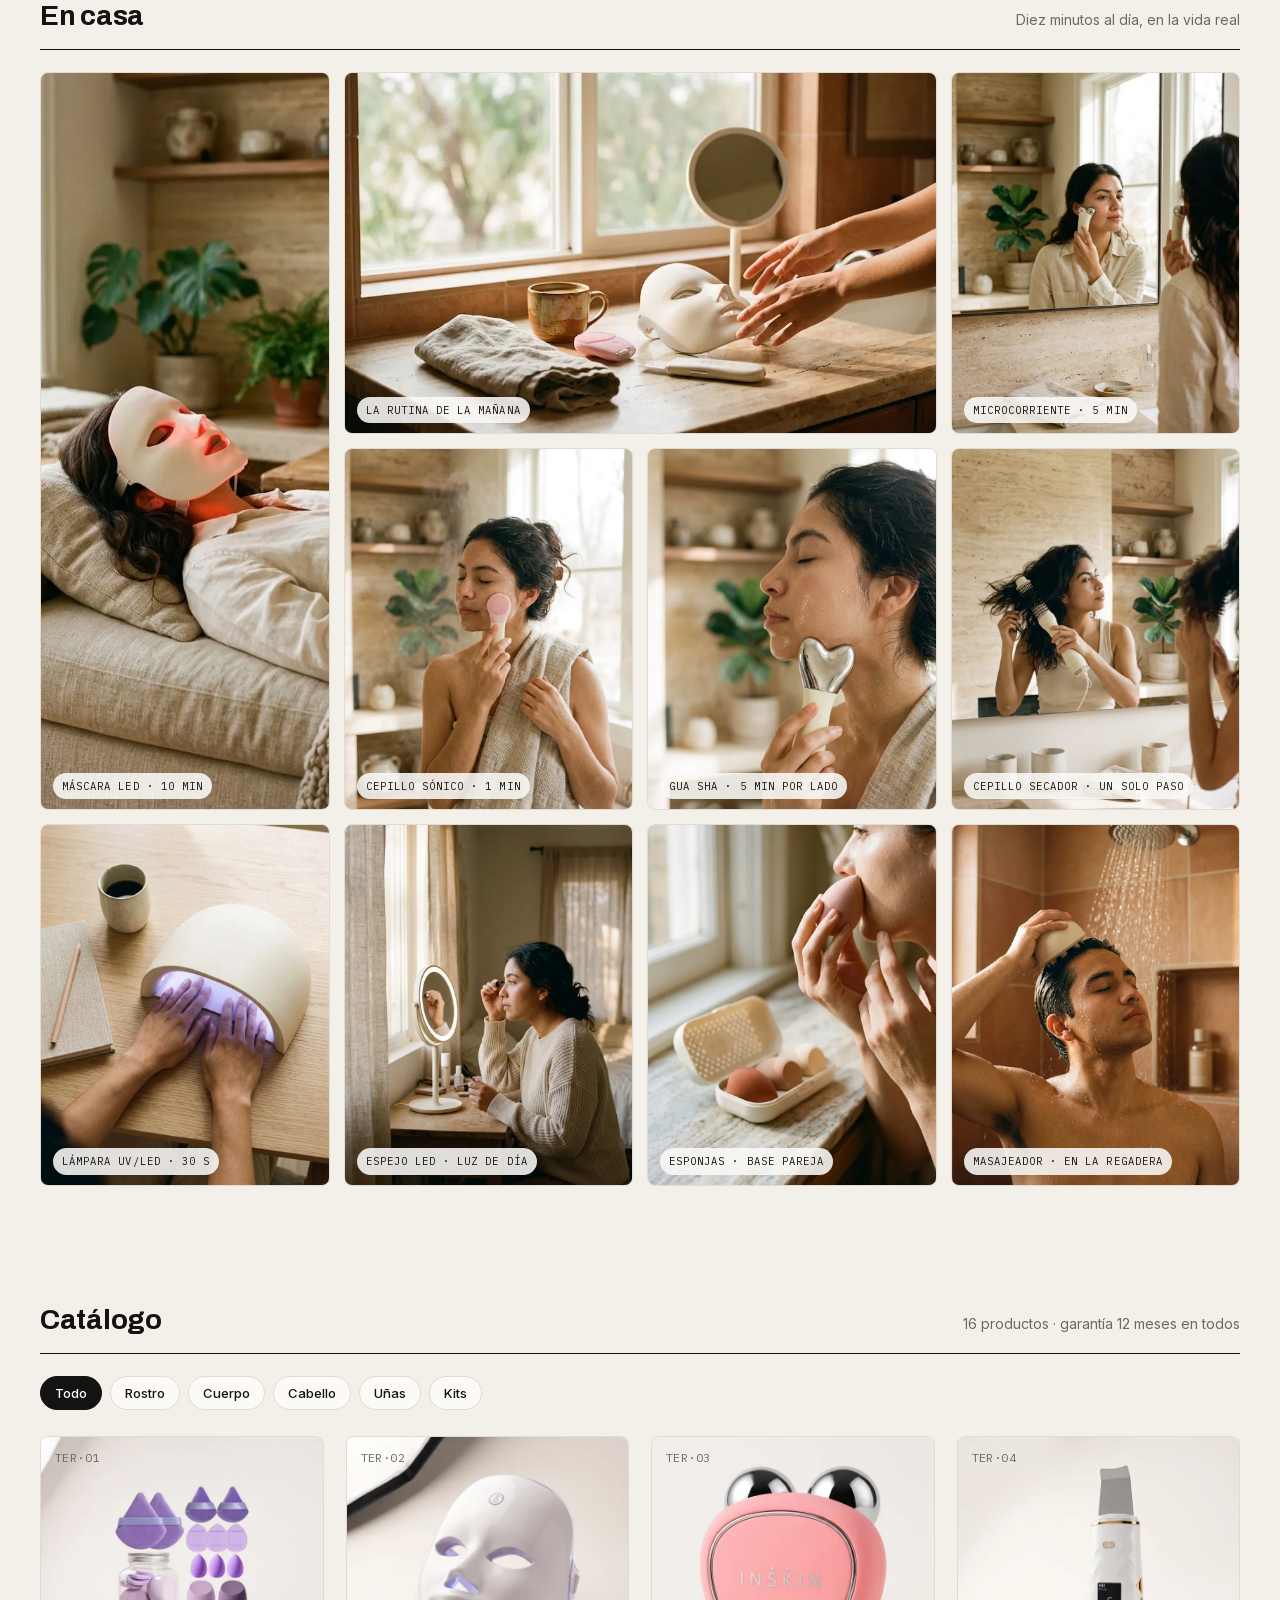
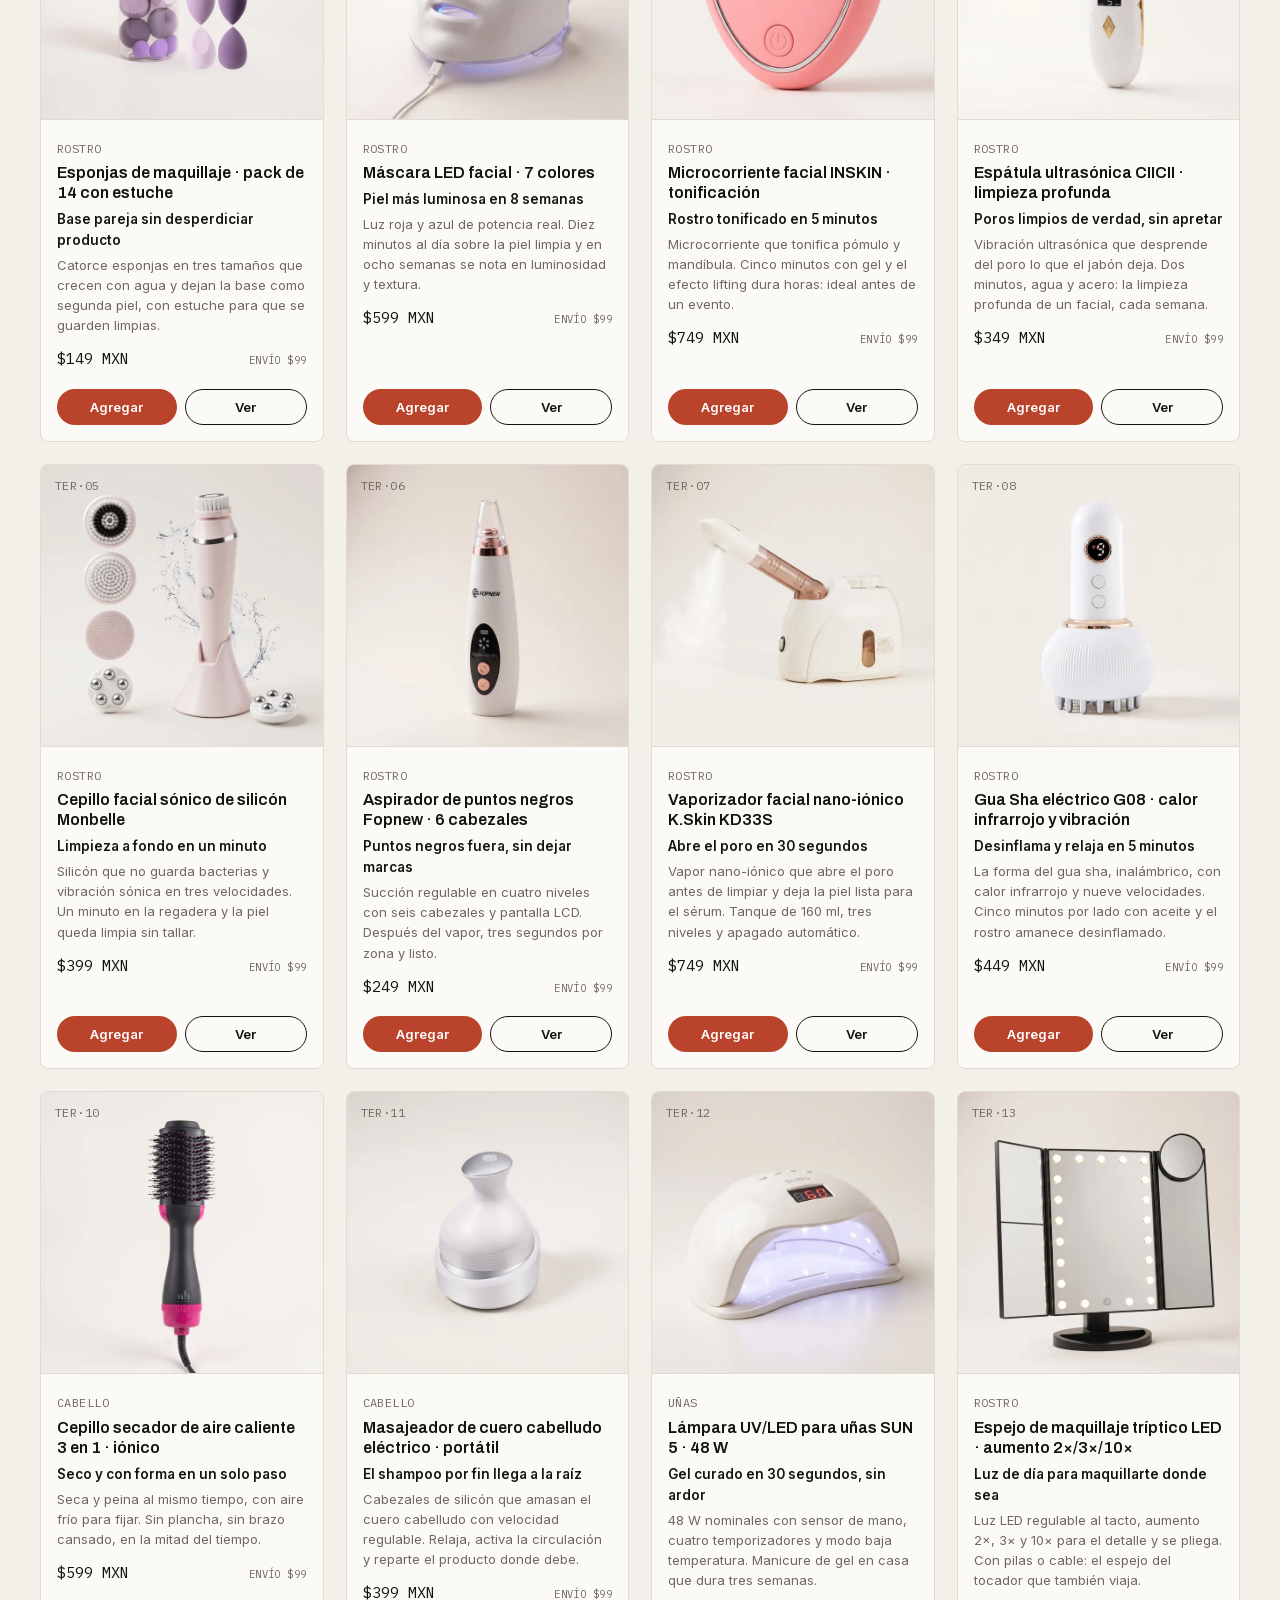
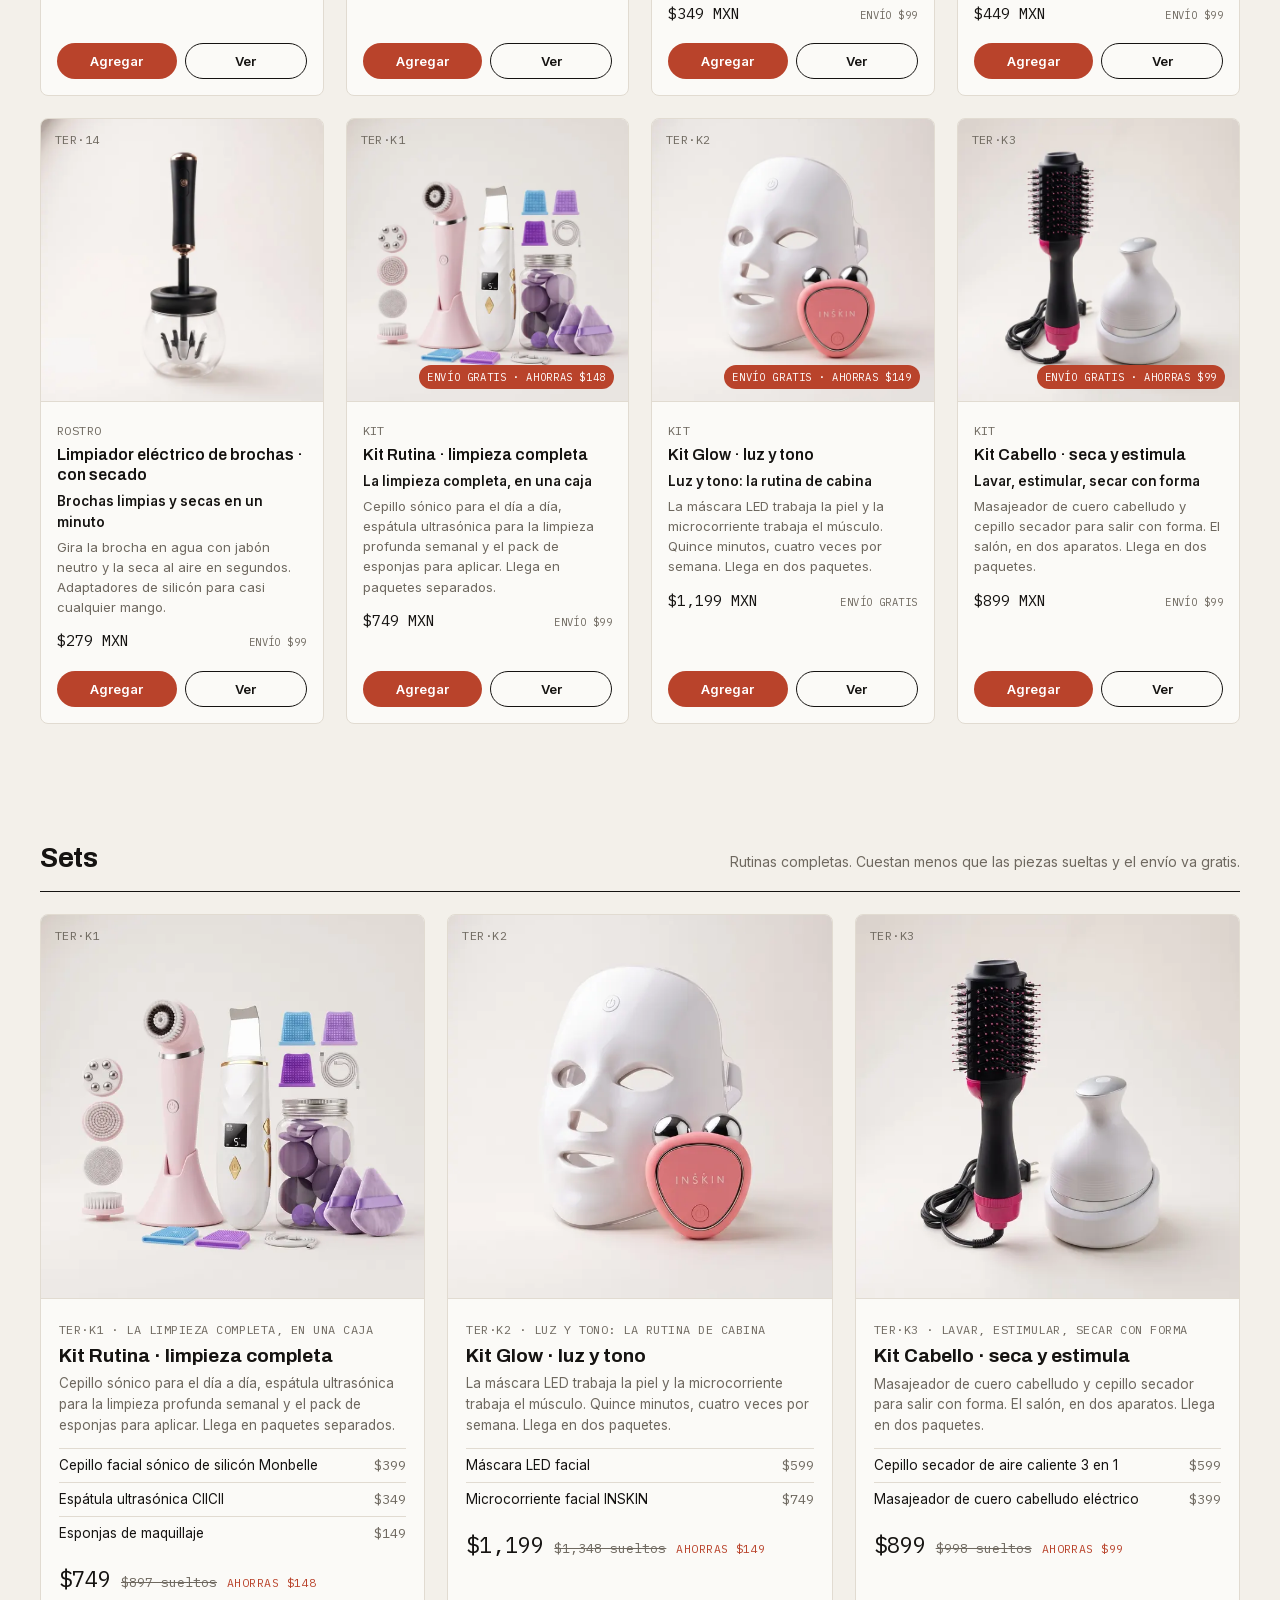
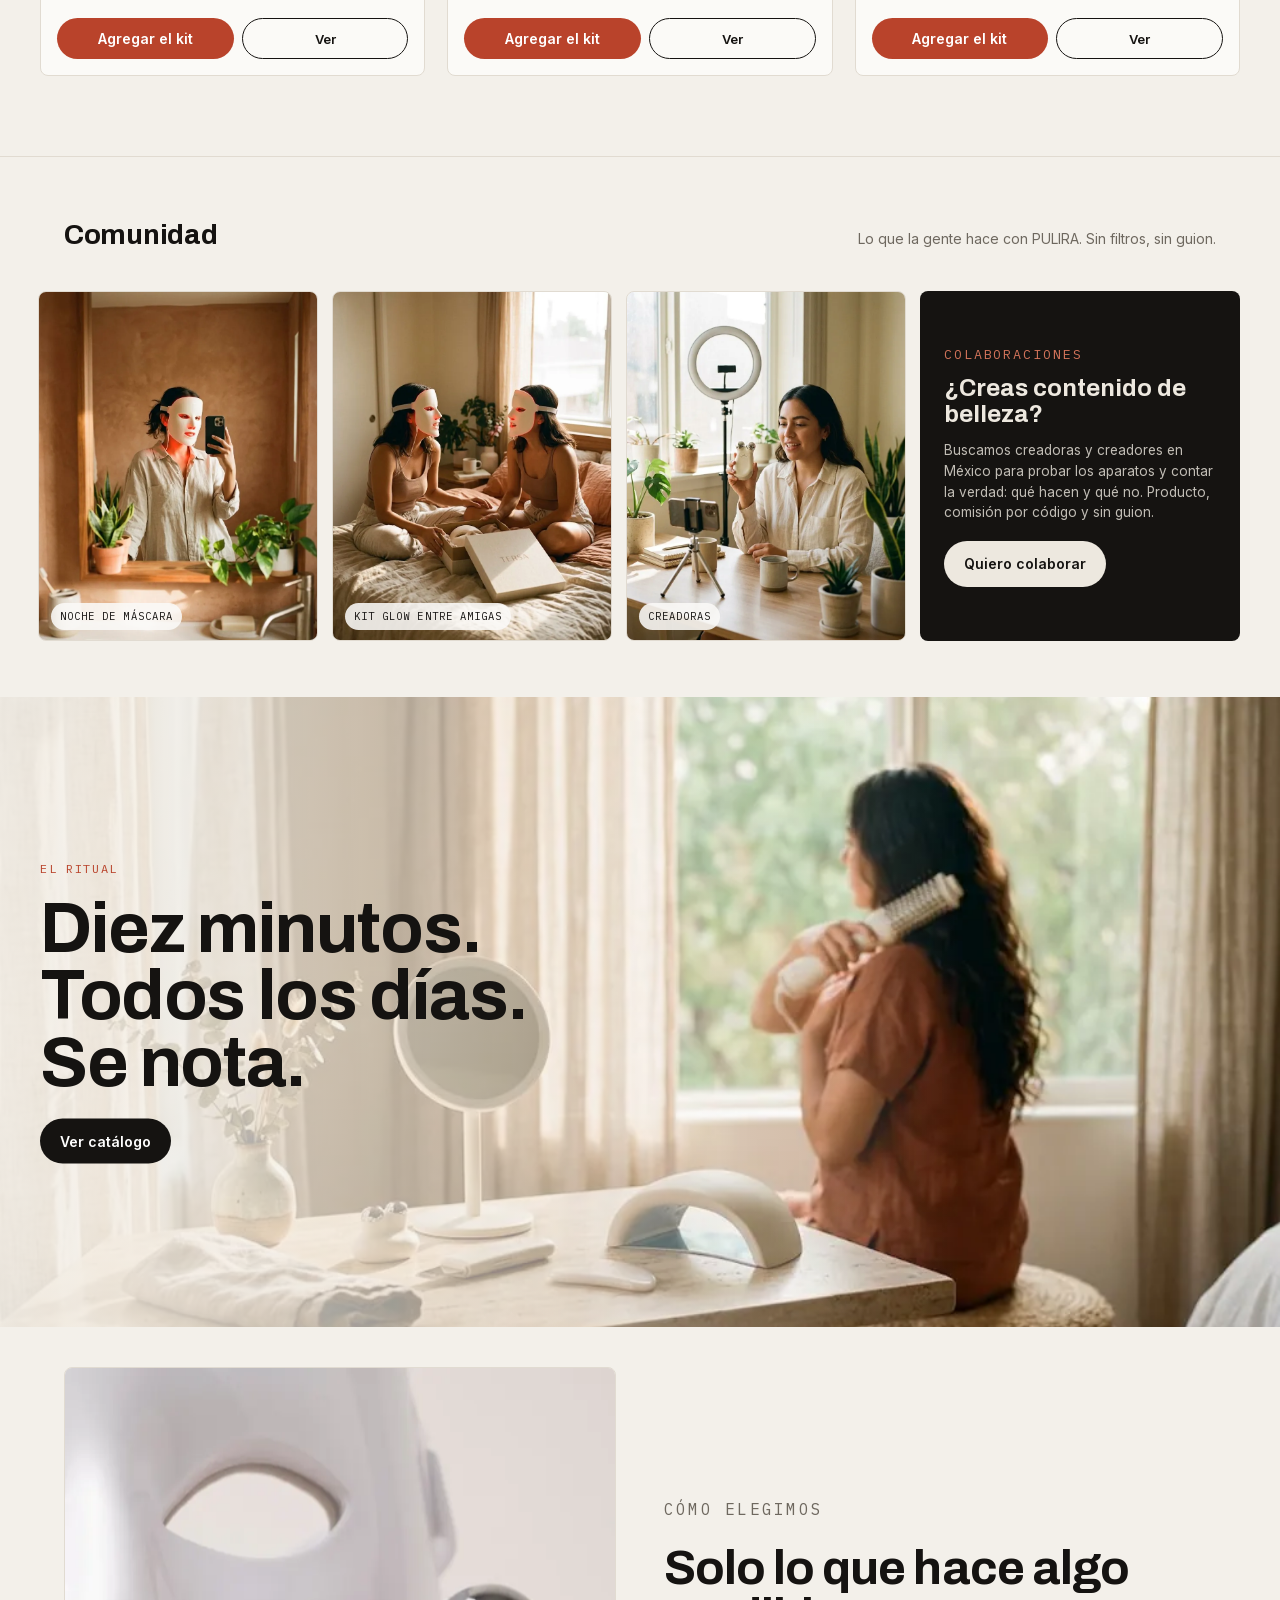
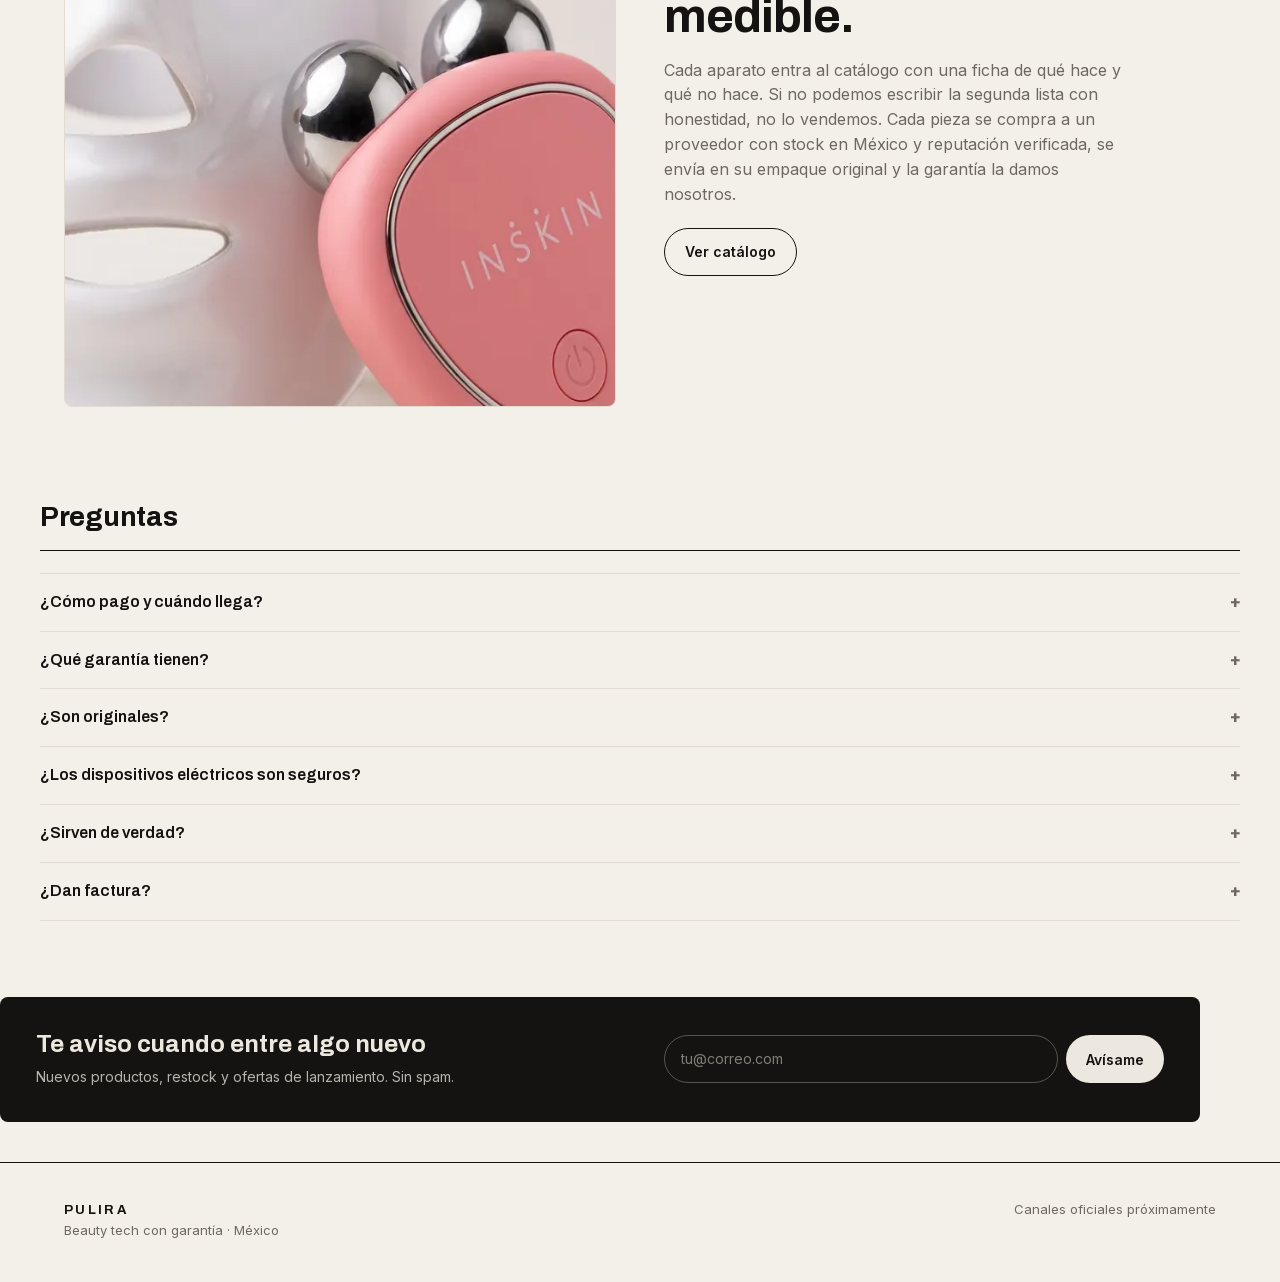
==== commit 52966842: "PULIRA · actualización 2026-09-13" ====
--- a/index.html
+++ b/index.html
@@ -8,10 +8,13 @@
 <meta property="og:title" content="PULIRA · Tu rutina de cabina, en casa">
 <meta property="og:description" content="Dispositivos de belleza con garantía de 12 meses, envío a todo México y fichas que dicen qué hacen y qué no.">
 <meta property="og:image" content="img/coleccion.jpg">
-<link rel="preconnect" href="https://fonts.googleapis.com">
-<link rel="preconnect" href="https://fonts.gstatic.com" crossorigin>
-<link href="https://fonts.googleapis.com/css2?family=Archivo:wght@500;600;700&family=IBM+Plex+Mono:wght@400;500&family=Inter:wght@400;500;600&display=swap" rel="stylesheet">
-<link rel="stylesheet" href="css/pulira.css">
+<meta name="theme-color" content="#F3F0EA">
+<script>if(/^#(diagnostico|rutina)$/.test(location.hash))location.replace('rutina.html'+location.search)</script>
+<link rel="preload" as="image" type="image/webp" imagesrcset="img/hero-600.webp 600w, img/hero-900.webp 900w, img/hero-1200.webp 1200w" imagesizes="100vw" media="(max-width: 799px)">
+<link rel="preload" as="image" type="image/avif" imagesrcset="img/coleccion-1200.avif 1200w, img/coleccion-1800.avif 1800w, img/coleccion-2400.avif 2400w" imagesizes="100vw" media="(min-width: 800px)">
+<link rel="preload" as="font" type="font/woff2" crossorigin href="css/fonts/archivo-700.woff2">
+<link rel="preload" as="font" type="font/woff2" crossorigin href="css/fonts/inter-400.woff2">
+<style>@font-face{font-family:'Archivo';font-style:normal;font-weight:500;font-display:swap;src:url(css/fonts/archivo-500.woff2) format('woff2');unicode-range:U+0000-00FF, U+0131, U+0152-0153, U+02BB-02BC, U+02C6, U+02DA, U+02DC, U+0304, U+0308, U+0329, U+2000-206F, U+20AC, U+2122, U+2191, U+2193, U+2212, U+2215, U+FEFF, U+FFFD}@font-face{font-family:'Archivo';font-style:normal;font-weight:600;font-display:swap;src:url(css/fonts/archivo-600.woff2) format('woff2');unicode-range:U+0000-00FF, U+0131, U+0152-0153, U+02BB-02BC, U+02C6, U+02DA, U+02DC, U+0304, U+0308, U+0329, U+2000-206F, U+20AC, U+2122, U+2191, U+2193, U+2212, U+2215, U+FEFF, U+FFFD}@font-face{font-family:'Archivo';font-style:normal;font-weight:700;font-display:swap;src:url(css/fonts/archivo-700.woff2) format('woff2');unicode-range:U+0000-00FF, U+0131, U+0152-0153, U+02BB-02BC, U+02C6, U+02DA, U+02DC, U+0304, U+0308, U+0329, U+2000-206F, U+20AC, U+2122, U+2191, U+2193, U+2212, U+2215, U+FEFF, U+FFFD}@font-face{font-family:'IBM Plex Mono';font-style:normal;font-weight:400;font-display:optional;src:url(css/fonts/ibm-plex-mono-400.woff2) format('woff2');unicode-range:U+0000-00FF, U+0131, U+0152-0153, U+02BB-02BC, U+02C6, U+02DA, U+02DC, U+0304, U+0308, U+0329, U+2000-206F, U+20AC, U+2122, U+2191, U+2193, U+2212, U+2215, U+FEFF, U+FFFD}@font-face{font-family:'IBM Plex Mono';font-style:normal;font-weight:500;font-display:optional;src:url(css/fonts/ibm-plex-mono-500.woff2) format('woff2');unicode-range:U+0000-00FF, U+0131, U+0152-0153, U+02BB-02BC, U+02C6, U+02DA, U+02DC, U+0304, U+0308, U+0329, U+2000-206F, U+20AC, U+2122, U+2191, U+2193, U+2212, U+2215, U+FEFF, U+FFFD}@font-face{font-family:'Inter';font-style:normal;font-weight:400;font-display:optional;src:url(css/fonts/inter-400.woff2) format('woff2');unicode-range:U+0000-00FF, U+0131, U+0152-0153, U+02BB-02BC, U+02C6, U+02DA, U+02DC, U+0304, U+0308, U+0329, U+2000-206F, U+20AC, U+2122, U+2191, U+2193, U+2212, U+2215, U+FEFF, U+FFFD}@font-face{font-family:'Inter';font-style:normal;font-weight:500;font-display:optional;src:url(css/fonts/inter-500.woff2) format('woff2');unicode-range:U+0000-00FF, U+0131, U+0152-0153, U+02BB-02BC, U+02C6, U+02DA, U+02DC, U+0304, U+0308, U+0329, U+2000-206F, U+20AC, U+2122, U+2191, U+2193, U+2212, U+2215, U+FEFF, U+FFFD}@font-face{font-family:'Inter';font-style:normal;font-weight:600;font-display:optional;src:url(css/fonts/inter-600.woff2) format('woff2');unicode-range:U+0000-00FF, U+0131, U+0152-0153, U+02BB-02BC, U+02C6, U+02DA, U+02DC, U+0304, U+0308, U+0329, U+2000-206F, U+20AC, U+2122, U+2191, U+2193, U+2212, U+2215, U+FEFF, U+FFFD}:root{--hueso:#F3F0EA;--papel:#FBFAF7;--tinta:#151311;--gris:#6E685F;--linea:#E1DBD1;--acento:#B9432B;--acento-2:#9A3622;--verde:#2F6B4F;--display:"Archivo",system-ui,sans-serif;--sans:"Inter",system-ui,sans-serif;--mono:"IBM Plex Mono",ui-monospace,SFMono-Regular,monospace}*{margin:0;padding:0;box-sizing:border-box}html{scroll-behavior:smooth;overflow-x:hidden}body{font-family:var(--sans);color:var(--tinta);background:var(--hueso);font-size:15px;line-height:1.55;-webkit-font-smoothing:antialiased}a{color:inherit;text-decoration:none}button{font-family:inherit;cursor:pointer;border:0;background:none;color:inherit}img,svg{display:block;max-width:100%}.wrap{max-width:1200px;margin:0 auto;padding:0 24px}.mono{font-family:var(--mono);font-size:12px;letter-spacing:.04em;text-transform:uppercase;color:var(--gris)}a:focus-visible,button:focus-visible,input:focus-visible,select:focus-visible{outline:2px solid var(--tinta);outline-offset:2px}.topbar{background:var(--tinta);color:#EDE8DF;font-family:var(--mono);font-size:11.5px;letter-spacing:.06em;text-transform:uppercase;text-align:center;padding:9px 16px}.hdr{position:sticky;top:0;z-index:20;background:rgba(243,240,234,.92);backdrop-filter:blur(8px);border-bottom:1px solid var(--linea)}.hdr .wrap{display:flex;align-items:center;gap:28px;height:64px}.logo{font-family:var(--display);font-weight:700;font-size:22px;letter-spacing:.18em}.logo small{font-family:var(--mono);font-weight:400;font-size:11px;letter-spacing:.08em;color:var(--gris);margin-left:10px;text-transform:uppercase}.hdr nav{display:flex;gap:22px;font-size:13.5px;font-weight:500}.hdr nav a{opacity:.8}.hdr nav a:hover{opacity:1}.hdr-acc{margin-left:auto;display:flex;align-items:center;gap:12px}.buscar{border:1px solid var(--linea);background:var(--papel);border-radius:999px;padding:8px 14px;font:inherit;font-size:13px;width:200px;color:var(--tinta)}.btn{display:inline-flex;align-items:center;justify-content:center;gap:8px;background:var(--tinta);color:#fff;padding:12px 20px;border-radius:999px;font-weight:600;font-size:14px;transition:background .15s,color .15s;white-space:nowrap}.btn:hover{background:var(--acento);color:#fff}.btn.linea{background:transparent;color:var(--tinta);border:1px solid var(--tinta)}.btn.linea:hover{background:var(--tinta);color:#fff}.btn.acento{background:var(--acento)}.btn.acento:hover{background:var(--acento-2)}.btn.chico{padding:9px 14px;font-size:13px}.hero{display:grid;grid-template-columns:1.1fr .9fr;gap:40px;align-items:center;padding:72px 0 56px}.eyebrow{font-family:var(--mono);font-size:12px;letter-spacing:.14em;text-transform:uppercase;color:var(--acento);margin-bottom:18px}.hero h1{font-family:var(--display);font-weight:700;font-size:clamp(44px,7vw,92px);line-height:.95;letter-spacing:-.02em}.lead{font-size:17px;color:var(--gris);max-width:480px;margin:22px 0 28px}.cta{display:flex;gap:12px;flex-wrap:wrap}.hero-tile{background:var(--papel);border:1px solid var(--linea);border-radius:8px;aspect-ratio:1/1;display:flex;flex-direction:column;justify-content:space-between;padding:22px;cursor:pointer}.hero-tile svg{width:58%;margin:auto;stroke:var(--tinta);fill:none;stroke-width:1.4;stroke-linecap:round;stroke-linejoin:round}.hero-tile .pie{display:flex;justify-content:space-between;font-family:var(--mono);font-size:12px;color:var(--gris);text-transform:uppercase;letter-spacing:.06em}.chips{display:flex;gap:8px;flex-wrap:wrap;margin:8px 0 26px}.chip{border:1px solid var(--linea);background:var(--papel);padding:8px 14px;border-radius:999px;font-size:13px;font-weight:500}.chip.on{background:var(--tinta);color:#fff;border-color:var(--tinta)}.grid{display:grid;grid-template-columns:repeat(auto-fill,minmax(250px,1fr));gap:22px}.card{background:var(--papel);border:1px solid var(--linea);border-radius:8px;overflow:hidden;display:flex;flex-direction:column;transition:border-color .2s}.card:hover{border-color:var(--tinta)}.tile{aspect-ratio:1/1;background:#F7F4EE;display:flex;align-items:center;justify-content:center;border-bottom:1px solid var(--linea);position:relative;cursor:pointer}.tile svg{width:52%;stroke:var(--tinta);fill:none;stroke-width:1.6;stroke-linecap:round;stroke-linejoin:round}.tile img{width:100%;height:100%;object-fit:cover}.tile .cod{position:absolute;top:12px;left:14px}.card-info{padding:16px 16px 6px;flex:1}.card-info h3{font-family:var(--display);font-weight:600;font-size:16px;line-height:1.25;margin:4px 0 6px}.card-info p{font-size:13px;color:var(--gris)}.precio{font-family:var(--mono);font-size:15px;margin-top:12px;color:var(--tinta)}.card-acc{display:flex;gap:8px;padding:12px 16px 16px}.card-acc .btn{flex:1}.vacio{text-align:center;color:var(--gris);padding:60px 0;font-size:14px;grid-column:1/-1}.sec{padding:56px 0}.sec-h{display:flex;align-items:baseline;justify-content:space-between;gap:20px;margin-bottom:22px;border-bottom:1px solid var(--tinta);padding-bottom:12px}.sec-h h2{font-family:var(--display);font-weight:700;font-size:28px;letter-spacing:-.01em}.sec-h p{color:var(--gris);font-size:14px}.reglas{display:grid;grid-template-columns:repeat(3,1fr);gap:22px}.regla{background:var(--papel);border:1px solid var(--linea);border-radius:8px;padding:22px}.regla b{font-family:var(--display);font-size:17px;display:block;margin:10px 0 8px}.regla p{font-size:14px;color:var(--gris)}.faq details{border-top:1px solid var(--linea);padding:16px 0}.faq details:last-child{border-bottom:1px solid var(--linea)}.faq summary{cursor:pointer;font-weight:600;font-family:var(--display);font-size:16px;list-style:none;display:flex;justify-content:space-between}.faq summary::-webkit-details-marker{display:none}.faq summary::after{content:"+";font-family:var(--mono);color:var(--gris)}.faq details[open] summary::after{content:"–"}.faq details p{margin-top:10px;color:var(--gris);font-size:14px;max-width:720px}footer{border-top:1px solid var(--tinta);margin-top:40px;padding:36px 0 48px;font-size:13px;color:var(--gris)}footer .wrap{display:flex;justify-content:space-between;gap:20px;flex-wrap:wrap}footer a:hover{color:var(--tinta)}footer .canales{display:flex;gap:14px;flex-wrap:wrap}.modal{position:fixed;inset:0;background:rgba(21,19,17,.55);display:none;z-index:40;padding:24px;overflow:auto}.modal.on{display:flex;align-items:flex-start;justify-content:center}.modal-box{background:var(--papel);border-radius:8px;max-width:960px;width:100%;display:grid;grid-template-columns:1fr 1fr;overflow:hidden;position:relative;margin:auto}.modal-box .tile{aspect-ratio:auto;border-bottom:0;border-right:1px solid var(--linea);min-height:420px;cursor:default}.modal-txt{padding:30px 30px 26px}.modal-txt h2{font-family:var(--display);font-weight:700;font-size:26px;line-height:1.1;margin:6px 0 10px}.modal-txt .precio{font-size:20px;margin:0 0 14px}.modal-txt>p{font-size:14.5px;color:var(--gris)}.modal-txt h4{font-family:var(--mono);font-size:11.5px;letter-spacing:.1em;text-transform:uppercase;color:var(--gris);margin:18px 0 8px}.modal-txt ul{padding-left:18px;font-size:14px}.modal-txt li{margin:4px 0}.specs{width:100%;border-collapse:collapse;font-size:13.5px}.specs td{padding:7px 0;border-top:1px solid var(--linea);vertical-align:top}.specs td:first-child{color:var(--gris);width:38%}.modal-txt .cta{margin-top:22px}.cerrar{position:absolute;top:14px;right:14px;width:36px;height:36px;border-radius:50%;background:var(--hueso);font-size:18px;line-height:1}.nota{font-size:12.5px;color:var(--gris);margin-top:10px}.velo{position:fixed;inset:0;background:rgba(21,19,17,.35);z-index:45;display:none}.velo.on{display:block}.drawer{position:fixed;top:0;right:0;height:100%;width:min(420px,100%);background:var(--papel);border-left:1px solid var(--linea);z-index:50;transform:translateX(100%);visibility:hidden;transition:transform .25s,visibility 0s .25s;display:flex;flex-direction:column}.drawer.on{transform:none;visibility:visible;transition:transform .25s}.drawer-h{display:flex;justify-content:space-between;align-items:center;padding:20px 22px;border-bottom:1px solid var(--linea)}.drawer-h b{font-family:var(--display);font-size:18px}.drawer-items{flex:1;overflow:auto;padding:10px 22px}.item{display:grid;grid-template-columns:1fr auto;gap:8px 14px;padding:14px 0;border-bottom:1px solid var(--linea);font-size:14px;align-items:center}.item b{font-family:var(--display);font-weight:600;display:block;font-size:14px}.item .sub{font-family:var(--mono);font-size:12px;color:var(--gris)}.item .qty{display:flex;align-items:center;gap:8px;font-family:var(--mono);font-size:13px}.item .qty button{width:26px;height:26px;border:1px solid var(--linea);border-radius:50%;line-height:1}.item .qty button:hover{border-color:var(--tinta)}.drawer-f{padding:18px 22px 22px;border-top:1px solid var(--linea)}.linea-total{display:flex;justify-content:space-between;font-size:14px;padding:4px 0;color:var(--gris)}.linea-total.total{color:var(--tinta);font-weight:600;font-size:16px;border-top:1px solid var(--linea);margin-top:8px;padding-top:10px}.drawer-f .btn{width:100%;margin-top:14px}.drawer-f .nota{text-align:center}.motor-h{padding:44px 0 26px}.motor-h h1{font-family:var(--display);font-weight:700;font-size:clamp(34px,5vw,56px);letter-spacing:-.02em;line-height:1}.motor-h p{color:var(--gris);max-width:760px;margin-top:14px}.globales{background:var(--papel);border:1px solid var(--linea);border-radius:8px;padding:18px 20px;display:grid;grid-template-columns:repeat(auto-fill,minmax(150px,1fr));gap:12px 16px}.campo{display:flex;flex-direction:column;gap:5px}.campo label{font-family:var(--mono);font-size:10.5px;letter-spacing:.08em;text-transform:uppercase;color:var(--gris)}.campo input,.campo select{border:1px solid var(--linea);border-radius:4px;padding:7px 9px;font:inherit;font-family:var(--mono);font-size:13px;background:#fff;color:var(--tinta);width:100%}.toggles{grid-column:1/-1;display:flex;gap:18px;flex-wrap:wrap;align-items:center;font-size:13px;padding-top:12px;border-top:1px solid var(--linea)}.toggles label{display:flex;align-items:center;gap:6px;cursor:pointer}.toggles input{accent-color:var(--tinta)}.acciones{margin-left:auto;display:flex;gap:8px}.esquema{display:grid;grid-template-columns:1fr 1fr;gap:22px}.tarjeta{background:var(--papel);border:1px solid var(--linea);border-radius:8px;padding:22px}.tarjeta.negra{background:var(--tinta);color:#EDE8DF;border-color:var(--tinta)}.tarjeta h3{font-family:var(--display);font-size:18px;margin-bottom:6px}.tarjeta .sub{font-size:13px;opacity:.7;margin-bottom:14px}.linea-e{display:flex;justify-content:space-between;gap:16px;padding:9px 0;border-top:1px solid rgba(128,128,128,.25);font-size:14px}.linea-e span:first-child{opacity:.78}.linea-e b{font-family:var(--mono);font-weight:500;white-space:nowrap}.linea-e.grande b{font-size:20px}.linea-e.grande{padding:14px 0}.mal{color:var(--acento)} .bien{color:var(--verde)}.tarjeta.negra .mal{color:#FF8A6B}.tarjeta.negra .bien{color:#8FD3AE}.selector{display:flex;align-items:center;gap:10px;font-size:13px;min-width:0;max-width:100%}.selector select{border:1px solid var(--linea);border-radius:4px;padding:7px 9px;font:inherit;font-size:13px;background:#fff;color:var(--tinta);min-width:0;max-width:100%;text-overflow:ellipsis}.tabla-wrap{overflow-x:auto;background:var(--papel);border:1px solid var(--linea);border-radius:8px}table.motor{width:100%;border-collapse:collapse;font-size:12.5px;min-width:1100px}table.motor th{font-family:var(--mono);font-size:10px;letter-spacing:.05em;text-transform:uppercase;color:var(--gris);text-align:right;padding:12px 6px;border-bottom:1px solid var(--tinta);white-space:nowrap;font-weight:500;vertical-align:bottom}table.motor th:first-child,table.motor td:first-child{text-align:left}table.motor td{padding:8px 6px;border-bottom:1px solid var(--linea);text-align:right;font-family:var(--mono);white-space:nowrap;vertical-align:middle}table.motor td.n{font-family:var(--sans);white-space:normal;min-width:200px;max-width:240px}table.motor td.n small{display:block;color:var(--gris);font-size:11.5px}table.motor td.n .tag{display:inline-block;font-family:var(--mono);font-size:10px;letter-spacing:.06em;text-transform:uppercase;border:1px solid var(--linea);border-radius:3px;padding:1px 5px;margin:4px 4px 0 0;color:var(--gris)}table.motor td.n .tag.rojo{border-color:var(--acento);color:var(--acento)}table.motor input{width:64px;border:1px solid var(--linea);border-radius:4px;padding:4px 6px;font:inherit;font-family:var(--mono);font-size:12.5px;text-align:right;background:#fff;color:var(--tinta)}table.motor input.fijo{border-color:var(--tinta)}table.motor input::placeholder{color:#B7B0A5}table.motor tr.top td{background:#F7F4EE}table.motor tr.fuera td{opacity:.45}table.motor tfoot td{font-weight:600;border-top:1px solid var(--tinta);border-bottom:0}.kpis{display:grid;grid-template-columns:repeat(3,1fr);gap:18px;margin-bottom:22px}.kpi{background:var(--papel);border:1px solid var(--linea);border-radius:8px;padding:18px 20px}.kpi h4{font-family:var(--mono);font-size:11px;letter-spacing:.08em;text-transform:uppercase;color:var(--gris);margin-bottom:6px}.kpi .big{font-family:var(--display);font-size:30px;font-weight:700;letter-spacing:-.01em;line-height:1.1}.kpi p{font-size:12.5px;color:var(--gris);margin-top:6px}.kpi .fila{display:flex;justify-content:space-between;font-size:12.5px;padding:4px 0;border-top:1px solid var(--linea);margin-top:6px}.kpi .fila b{font-family:var(--mono);font-weight:500}.kpi.gana{border-color:var(--tinta);box-shadow:inset 0 0 0 1px var(--tinta)}.chart{background:var(--papel);border:1px solid var(--linea);border-radius:8px;padding:16px;margin-bottom:22px}.chart svg{width:100%;height:auto;font-family:var(--mono);font-size:11px}.leyenda{display:flex;gap:18px;font-family:var(--mono);font-size:11.5px;color:var(--gris);margin-top:8px;flex-wrap:wrap}.leyenda i{display:inline-block;width:18px;height:0;border-top:2px solid;vertical-align:middle;margin-right:6px}.reglas-motor{display:grid;grid-template-columns:repeat(2,1fr);gap:18px}.reglas-motor .regla b{margin-top:0}.reglas-motor .regla p+p{margin-top:8px}.riesgos{width:100%;border-collapse:collapse;font-size:13.5px;background:var(--papel);border:1px solid var(--linea);border-radius:8px;overflow:hidden}.riesgos th{text-align:left;font-family:var(--mono);font-size:10.5px;letter-spacing:.06em;text-transform:uppercase;color:var(--gris);padding:12px 14px;border-bottom:1px solid var(--tinta);font-weight:500}.riesgos td{padding:11px 14px;border-bottom:1px solid var(--linea);vertical-align:top}.riesgos td:first-child{font-weight:600;white-space:nowrap}.aviso{font-size:12.5px;color:var(--gris);margin-top:12px}@media(max-width:900px){.hero{grid-template-columns:1fr;padding:44px 0 30px}.hero-tile{max-width:380px}.reglas,.esquema,.kpis,.reglas-motor{grid-template-columns:1fr}.modal-box{grid-template-columns:1fr}.modal-box .tile{min-height:260px;border-right:0;border-bottom:1px solid var(--linea)}.hdr nav{display:none}.hdr .wrap{gap:14px}.logo small{display:none}.buscar{width:110px;min-width:0}.acciones{margin-left:0}}@media(max-width:700px){.sec-h{flex-wrap:wrap}.selector{width:100%}.selector select{flex:1}.riesgos,.riesgos tbody,.riesgos tr,.riesgos td{display:block;width:100%}.riesgos thead{display:none}.riesgos td:first-child{white-space:normal;border-bottom:0;padding-bottom:2px}.riesgos td{border-bottom:0}.riesgos tr{border-bottom:1px solid var(--linea);padding:6px 0}}@media(max-width:400px){.buscar{width:90px}.btn.chico{padding:9px 12px}.wrap{padding:0 18px}}.hero-nota{font-family:var(--mono);font-size:11.5px;letter-spacing:.06em;text-transform:uppercase;color:var(--gris);margin-top:18px}.hero-tile.foto{padding:0;overflow:hidden;position:relative}.hero-tile.foto img{width:100%;height:100%;object-fit:cover;position:absolute;inset:0}.hero-tile.foto .pie{position:absolute;left:18px;right:18px;background:rgba(251,250,247,.9);padding:8px 12px;border-radius:6px;backdrop-filter:blur(4px)}.hero-tile.foto .pie.arriba{top:18px}.hero-tile.foto .pie.abajo{bottom:18px}.confianza{display:grid;grid-template-columns:repeat(4,1fr);border:1px solid var(--linea);border-radius:8px;background:var(--papel);overflow:hidden;margin-top:8px}.confianza div{padding:16px 18px;border-right:1px solid var(--linea)}.confianza div:last-child{border-right:0}.confianza b{display:block;font-family:var(--display);font-size:15px}.confianza span{font-size:12.5px;color:var(--gris)}.picks{display:grid;grid-template-columns:repeat(3,1fr);gap:22px}.pick{background:var(--papel);border:1px solid var(--linea);border-radius:8px;overflow:hidden;display:flex;flex-direction:column}.pick .tile{aspect-ratio:4/3}.pick-info{padding:18px 18px 16px;flex:1;display:flex;flex-direction:column}.pick-info .mono{margin-bottom:6px}.pick-info h3{font-family:var(--display);font-size:19px;line-height:1.2;margin-bottom:6px}.pick-info p{font-size:13.5px;color:var(--gris);flex:1}.pick-info .fila{display:flex;justify-content:space-between;align-items:center;margin-top:14px;gap:10px}.card .beneficio{font-weight:600;font-size:13.5px;color:var(--tinta);margin:0 0 4px}.card .precio-fila{display:flex;justify-content:space-between;align-items:baseline;gap:8px;margin-top:12px;flex-wrap:wrap}.card .precio-fila .precio{white-space:nowrap;margin-top:0}.card .envio-nota{font-family:var(--mono);font-size:10.5px;letter-spacing:.04em;text-transform:uppercase;color:var(--gris)}.badge-kit{position:absolute;bottom:12px;right:14px;font-family:var(--mono);font-size:10.5px;letter-spacing:.06em;text-transform:uppercase;background:var(--tinta);color:#fff;padding:4px 8px;border-radius:999px}.badge-kit.gratis{background:var(--acento)}.kits{display:grid;grid-template-columns:repeat(3,1fr);gap:22px}.kit{background:var(--papel);border:1px solid var(--linea);border-radius:8px;overflow:hidden;display:flex;flex-direction:column}.kit .tile{aspect-ratio:4/3}.kit-info{padding:18px 18px 16px;flex:1}.kit-info h3{font-family:var(--display);font-size:19px;line-height:1.2;margin:4px 0 6px}.kit-info p{font-size:13.5px;color:var(--gris)}.kit-info ul{list-style:none;margin:12px 0;font-size:13.5px}.kit-info li{padding:6px 0;border-top:1px solid var(--linea);display:flex;justify-content:space-between;gap:10px}.kit-info li span:last-child{font-family:var(--mono);color:var(--gris);white-space:nowrap}.kit-precio{display:flex;align-items:baseline;gap:10px;margin-top:6px}.kit-precio .precio{font-size:22px;margin:0}.kit-precio s{font-family:var(--mono);color:var(--gris);font-size:13px}.kit-precio .ahorro{font-family:var(--mono);font-size:11.5px;color:var(--acento);letter-spacing:.04em;text-transform:uppercase}.kit .card-acc{padding-top:6px}table.compara{width:100%;border-collapse:collapse;font-size:14px;background:var(--papel);min-width:640px}table.compara th{font-family:var(--mono);font-size:11px;letter-spacing:.08em;text-transform:uppercase;color:var(--gris);text-align:left;padding:14px 16px;border-bottom:1px solid var(--tinta);font-weight:500}table.compara td{padding:13px 16px;border-bottom:1px solid var(--linea);vertical-align:top;color:var(--gris)}table.compara td:first-child{color:var(--tinta);font-weight:600;white-space:nowrap}table.compara .pulira{background:#F7F4EE;color:var(--tinta);font-weight:500}table.compara th.pulira{color:var(--acento)}.garantia{display:grid;grid-template-columns:repeat(3,1fr);gap:22px}.news{background:var(--tinta);color:#EDE8DF;border-radius:8px;padding:34px 36px;display:grid;grid-template-columns:1.2fr 1fr;gap:28px;align-items:center;margin:20px 0 10px}.news h2{font-family:var(--display);font-size:24px;line-height:1.15;margin-bottom:8px}.news p{font-size:14px;opacity:.75}.news form{display:flex;gap:8px}.news input{flex:1;border:1px solid rgba(237,232,223,.3);background:transparent;color:#EDE8DF;border-radius:999px;padding:12px 16px;font:inherit;font-size:14px;min-width:0}.news input::placeholder{color:rgba(237,232,223,.5)}.news .btn{background:#EDE8DF;color:var(--tinta)}.news .btn:hover{background:var(--acento);color:#fff}.news .ok{font-family:var(--mono);font-size:12px;letter-spacing:.06em;text-transform:uppercase;color:#8FD3AE}.wa-float{position:fixed;right:22px;bottom:22px;z-index:30;background:#25D366;color:#fff;font-weight:600;font-size:14px;padding:12px 18px;border-radius:999px;box-shadow:0 6px 20px rgba(0,0,0,.18)}.wa-float:hover{background:#1DA851}.modal-txt .para{background:#F7F4EE;border-radius:6px;padding:12px 14px;font-size:13.5px;margin-top:14px}.modal-txt .para b{font-family:var(--mono);font-weight:500;font-size:11px;letter-spacing:.08em;text-transform:uppercase;color:var(--gris);display:block;margin-bottom:4px}.modal-txt .beneficio{font-family:var(--display);font-size:17px;font-weight:600;color:var(--acento);margin:0 0 8px}.sugerencias{padding:0 22px}.sug{border:1px solid var(--linea);border-radius:6px;padding:12px 14px;margin:10px 0;font-size:13px;background:#F7F4EE}.sug b{display:block;font-family:var(--display);font-size:14px;margin-bottom:2px}.sug p{color:var(--gris);margin-bottom:8px}.sug .btn{padding:7px 12px;font-size:12.5px}.codigo{display:flex;gap:8px;margin-bottom:6px}.codigo input{flex:1;border:1px solid var(--linea);border-radius:999px;padding:9px 14px;font:inherit;font-size:13px;min-width:0;text-transform:uppercase}.drawer-f .nota{text-align:left;margin:0 0 8px}@media(max-width:900px){.confianza{grid-template-columns:repeat(2,1fr)}.confianza div:nth-child(2){border-right:0}.confianza div:nth-child(-n+2){border-bottom:1px solid var(--linea)}.picks,.kits,.garantia{grid-template-columns:1fr}.news{grid-template-columns:1fr;padding:26px 22px}}.tile img.alt{position:absolute;inset:0;opacity:0;transition:opacity .25s}.card:hover .tile img.alt,.pick:hover .tile img.alt,.kit:hover .tile img.alt{opacity:1}.galeria{display:flex;flex-direction:column;border-right:1px solid var(--linea)}.galeria .tile{aspect-ratio:1/1;border:0;cursor:default;min-height:0}.galeria .tile.grande img{position:static}.thumbs{display:flex;gap:8px;padding:12px 14px;border-top:1px solid var(--linea);background:var(--papel)}.thumb{flex:1;border:1px solid var(--linea);border-radius:6px;overflow:hidden;background:#F7F4EE;display:flex;flex-direction:column;align-items:center;padding:0;cursor:pointer}.thumb img{width:100%;aspect-ratio:1/1;object-fit:cover;display:block}.thumb span{font-family:var(--mono);font-size:10px;letter-spacing:.06em;text-transform:uppercase;color:var(--gris);padding:5px 0}.thumb.on{border-color:var(--tinta)}.thumb.on span{color:var(--tinta)}.coleccion img{width:100%;border-radius:8px;border:1px solid var(--linea);margin-bottom:22px;display:block}@media(max-width:900px){.galeria{border-right:0;border-bottom:1px solid var(--linea)}.modal-box .galeria .tile{min-height:0}}.hdr .wrap{position:relative;justify-content:space-between}.logo.centro{position:absolute;left:50%;transform:translateX(-50%);font-size:24px;letter-spacing:.32em;padding-left:.32em}.hero-full{position:relative;height:min(88vh,860px);min-height:520px;overflow:hidden;background:#EDE6DC}.hero-full picture,.hero-full img{position:absolute;inset:0;width:100%;height:100%;object-fit:cover;object-position:center}.hero-full .hero-txt{position:absolute;left:0;right:0;bottom:0;padding:0 max(24px,calc((100% - 1200px)/2)) 56px;color:var(--tinta)}.hero-full .eyebrow{color:var(--tinta);opacity:.7}.hero-full h1{font-family:var(--display);font-weight:700;font-size:clamp(72px,13vw,180px);line-height:.85;letter-spacing:-.03em;margin:0 0 18px}.hero-full .lead{margin:0 0 24px;color:var(--tinta);max-width:440px;font-size:16px}.hero-full .cta .btn.linea{background:rgba(251,250,247,.6);backdrop-filter:blur(4px)}.marquee{overflow:hidden;border-top:1px solid var(--linea);border-bottom:1px solid var(--linea);background:var(--papel);font-family:var(--mono);font-size:11.5px;letter-spacing:.12em;text-transform:uppercase;color:var(--gris);padding:12px 0}.marquee-in{display:flex;gap:56px;width:max-content;animation:marquee 40s linear infinite}.marquee-in span{white-space:nowrap}.marquee-in span::after{content:"·";margin-left:56px;color:var(--acento)}@keyframes marquee{from{transform:translateX(0)}to{transform:translateX(-50%)}}.cats{display:grid;grid-template-columns:repeat(4,1fr);gap:16px;padding:40px 24px 0}.cat{position:relative;display:block;aspect-ratio:4/5;border-radius:8px;overflow:hidden;background:#F7F4EE;border:1px solid var(--linea)}.cat img{width:100%;height:100%;object-fit:cover;transition:transform .5s}.cat:hover img{transform:scale(1.04)}.cat span{position:absolute;left:14px;bottom:12px;font-family:var(--mono);font-size:12px;letter-spacing:.14em;text-transform:uppercase;background:rgba(251,250,247,.88);padding:6px 10px;border-radius:999px}.editorial{display:grid;grid-template-columns:1fr 1fr;gap:48px;align-items:center;padding:40px 24px 64px}.ed-img img{width:100%;border-radius:8px;border:1px solid var(--linea)}.ed-txt h2{font-family:var(--display);font-weight:700;font-size:clamp(30px,4vw,48px);line-height:1;letter-spacing:-.02em;margin:10px 0 18px}.ed-txt p{color:var(--gris);font-size:16px;max-width:460px;margin-bottom:22px}.kits .kit .tile{aspect-ratio:1/1}main>.sec.faq{padding-top:24px}@media(max-width:900px){.cats{grid-template-columns:repeat(2,1fr)}.editorial{grid-template-columns:1fr;gap:24px}.hero-full{height:80vh}.hero-full .hero-txt{padding-bottom:36px}.logo.centro{font-size:20px}}@media(max-width:600px){.hdr nav{display:none}.logo.centro{position:static;transform:none;padding-left:0}}.hero-full::after{content:"";position:absolute;left:0;right:0;bottom:0;height:55%;background:linear-gradient(to top,rgba(243,240,234,.92) 0%,rgba(243,240,234,.55) 45%,rgba(243,240,234,0) 100%);pointer-events:none}.hero-full .hero-txt{z-index:1}.mosaico{display:grid;grid-template-columns:repeat(4,1fr);grid-auto-rows:1fr;grid-auto-flow:dense;gap:14px}.mosaico figure{margin:0;position:relative;overflow:hidden;border-radius:8px;background:#F7F4EE;border:1px solid var(--linea);aspect-ratio:4/5}.mosaico figure.ancho{grid-column:span 2;aspect-ratio:auto}.mosaico figure.alto{grid-row:span 2;aspect-ratio:auto}.mosaico img{width:100%;height:100%;object-fit:cover;display:block;transition:transform .6s}.mosaico figure:hover img{transform:scale(1.03)}.mosaico figcaption{position:absolute;left:12px;bottom:10px;font-family:var(--mono);font-size:10.5px;letter-spacing:.1em;text-transform:uppercase;background:rgba(251,250,247,.88);padding:5px 9px;border-radius:999px}.comunidad{padding:56px 0 8px;border-top:1px solid var(--linea);margin-top:24px}.comunidad .sec-h{border-bottom:0;margin-bottom:8px}.carril{display:flex;gap:14px;overflow-x:auto;padding:14px max(24px,calc((100% - 1200px)/2)) 40px;scroll-snap-type:x mandatory;scrollbar-width:none}.carril::-webkit-scrollbar{display:none}.carril figure{flex:0 0 280px;margin:0;position:relative;border-radius:8px;overflow:hidden;background:#F7F4EE;border:1px solid var(--linea);aspect-ratio:4/5;scroll-snap-align:start}.carril img{width:100%;height:100%;object-fit:cover;display:block}.carril figcaption{position:absolute;left:12px;bottom:10px;font-family:var(--mono);font-size:10.5px;letter-spacing:.1em;text-transform:uppercase;background:rgba(251,250,247,.88);padding:5px 9px;border-radius:999px}.colabora{flex:0 0 320px;background:var(--tinta);color:#EDE8DF;border-radius:8px;padding:26px 24px;display:flex;flex-direction:column;justify-content:center;scroll-snap-align:start}.colabora .eyebrow{color:#FF8A6B;margin-bottom:10px}.colabora h3{font-family:var(--display);font-size:24px;line-height:1.1;margin-bottom:12px}.colabora p{font-size:13.5px;opacity:.8;margin-bottom:18px}.colabora .btn{background:#EDE8DF;color:var(--tinta);align-self:flex-start}.colabora .btn:hover{background:var(--acento);color:#fff}.banda{position:relative;height:min(70vh,640px);min-height:380px;overflow:hidden;margin:8px 0 0}.banda img{position:absolute;inset:0;width:100%;height:100%;object-fit:cover;object-position:center}.banda::after{content:"";position:absolute;inset:0;background:linear-gradient(to right,rgba(243,240,234,.9) 0%,rgba(243,240,234,.55) 40%,rgba(243,240,234,0) 75%)}.banda-txt{position:absolute;left:max(24px,calc((100% - 1200px)/2));top:50%;transform:translateY(-50%);z-index:1;max-width:520px}.banda-txt h2{font-family:var(--display);font-weight:700;font-size:clamp(36px,5.5vw,72px);line-height:.95;letter-spacing:-.02em;margin:10px 0 22px}@media(max-width:900px){.mosaico{grid-template-columns:repeat(2,1fr)}.mosaico figure.ancho{grid-column:span 2}.mosaico figure.alto{grid-row:auto;aspect-ratio:4/5}.carril figure{flex-basis:230px}.colabora{flex-basis:280px}.banda{height:60vh}}.rut-banda{display:grid;grid-template-columns:1.2fr auto;gap:20px;align-items:center;background:var(--papel);border:1px solid var(--linea);border-radius:8px;padding:26px 28px;margin:40px auto 0}.rut-banda h2{font-family:var(--display);font-weight:700;font-size:clamp(22px,3vw,30px);letter-spacing:-.01em;line-height:1.1;margin:6px 0 6px}.rut-banda p{color:var(--gris);font-size:14px;max-width:52ch}@media(max-width:600px){.rut-banda{grid-template-columns:1fr;padding:22px 20px}}.tile picture,.cat picture,.mosaico picture,.carril picture,.banda picture,.ed-img picture{display:contents}</style>
 </head>
 <body>
 
@@ -20,6 +23,7 @@
 <header class="hdr">
   <div class="wrap">
     <nav>
+      <a href="rutina.html">Tu rutina</a>
       <a href="#catalogo" data-cat="rostro">Rostro</a>
       <a href="#catalogo" data-cat="cabello">Cabello</a>
       <a href="#catalogo" data-cat="unas">Uñas</a>
@@ -37,25 +41,31 @@
 
   <section class="hero-full">
     <picture>
-      <source media="(min-width: 800px)" srcset="img/coleccion.jpg">
-      <img src="img/hero.jpg" alt="Colección PULIRA de dispositivos de belleza">
+      <source media="(min-width: 800px)" type="image/avif" srcset="img/coleccion-1200.avif 1200w, img/coleccion-1800.avif 1800w, img/coleccion-2400.avif 2400w" sizes="100vw">
+      <source media="(min-width: 800px)" type="image/webp" srcset="img/coleccion-1200.webp 1200w, img/coleccion-1800.webp 1800w, img/coleccion-2400.webp 2400w" sizes="100vw">
+      <source media="(min-width: 800px)" srcset="img/coleccion-1200.jpg 1200w, img/coleccion-1800.jpg 1800w, img/coleccion-2400.jpg 2400w" sizes="100vw">
+      <source type="image/webp" srcset="img/hero-600.webp 600w, img/hero-900.webp 900w, img/hero-1200.webp 1200w" sizes="100vw">
+      <source type="image/avif" srcset="img/hero-600.avif 600w, img/hero-900.avif 900w, img/hero-1200.avif 1200w" sizes="100vw">
+      <img src="img/hero-900.jpg" srcset="img/hero-600.jpg 600w, img/hero-900.jpg 900w, img/hero-1200.jpg 1200w" sizes="100vw" width="1600" height="1600" fetchpriority="high" alt="Colección PULIRA de dispositivos de belleza">
     </picture>
     <div class="hero-txt">
       <p class="eyebrow">Beauty tech · México</p>
       <h1>Pulira.</h1>
       <p class="lead">Dispositivos de belleza que sí hacen algo. Con stock en México y garantía de 12 meses.</p>
-      <div class="cta"><a class="btn" href="#catalogo">Ver catálogo</a><a class="btn linea" href="#kits">Sets</a></div>
+      <div class="cta"><a class="btn acento" href="rutina.html">Arma tu rutina en 60 s</a><a class="btn linea" href="#catalogo">Ver catálogo</a></div>
     </div>
   </section>
 
   <div class="marquee" aria-hidden="true"><div class="marquee-in"><span>Garantía 12 meses</span><span>Envío 2 a 6 días · gratis desde $999</span><span>Cambio en 30 días</span><span>Qué hace y qué no hace, en cada ficha</span><span>Garantía 12 meses</span><span>Envío 2 a 6 días · gratis desde $999</span><span>Cambio en 30 días</span><span>Qué hace y qué no hace, en cada ficha</span></div></div>
 
   <section class="wrap cats" id="cats">
-    <a class="cat" href="#catalogo" data-cat="rostro"><img src="img/p/mascara-led.jpg" alt=""><span>Rostro</span></a>
-    <a class="cat" href="#catalogo" data-cat="cabello"><img src="img/p/cepillo-secador.jpg" alt=""><span>Cabello</span></a>
-    <a class="cat" href="#catalogo" data-cat="unas"><img src="img/p/lampara-unas.jpg" alt=""><span>Uñas</span></a>
-    <a class="cat" href="#catalogo" data-cat="kits"><img src="img/p/kit-glow.jpg" alt=""><span>Sets</span></a>
-  </section>
+    <a class="cat" href="#catalogo" data-cat="rostro"><picture><source type="image/webp" srcset="img/t/mascara-led.webp"><img src="img/t/mascara-led.jpg" alt="" width="640" height="640" loading="lazy"></picture><span>Rostro</span></a>
+    <a class="cat" href="#catalogo" data-cat="cabello"><picture><source type="image/webp" srcset="img/t/cepillo-secador.webp"><img src="img/t/cepillo-secador.jpg" alt="" width="640" height="640" loading="lazy"></picture><span>Cabello</span></a>
+    <a class="cat" href="#catalogo" data-cat="unas"><picture><source type="image/webp" srcset="img/t/lampara-unas.webp"><img src="img/t/lampara-unas.jpg" alt="" width="640" height="640" loading="lazy"></picture><span>Uñas</span></a>
+    <a class="cat" href="#catalogo" data-cat="kits"><picture><source type="image/webp" srcset="img/t/kit-glow.webp"><img src="img/t/kit-glow.jpg" alt="" width="640" height="640" loading="lazy"></picture><span>Sets</span></a>
+  </section>
+
+  <section class="wrap"><div class="rut-banda"><div><p class="eyebrow">Sin registro · 60 segundos</p><h2>¿No sabes por dónde empezar?</h2><p>Ocho preguntas y te decimos qué aparatos sí valen la pena para ti, cuántos minutos al día y cuánto cuesta el kit.</p></div><a class="btn acento" href="rutina.html">Arma tu rutina</a></div></section>
 
   <section class="wrap sec vida" id="encasa">
     <div class="sec-h">
@@ -63,16 +73,16 @@
       <p>Diez minutos al día, en la vida real</p>
     </div>
     <div class="mosaico">
-      <figure class="alto"><img src="img/vida/vida-mascara.jpg" alt="Sesión de máscara LED en el sofá" loading="lazy"><figcaption>Máscara LED · 10 min</figcaption></figure>
-      <figure class="ancho"><img src="img/vida/vida-ritual-ancho.jpg" alt="Rutina de la mañana en el baño" loading="lazy"><figcaption>La rutina de la mañana</figcaption></figure>
-      <figure><img src="img/vida/vida-microcorriente.jpg" alt="Microcorriente frente al espejo" loading="lazy"><figcaption>Microcorriente · 5 min</figcaption></figure>
-      <figure><img src="img/vida/vida-cepillo.jpg" alt="Limpieza con cepillo sónico" loading="lazy"><figcaption>Cepillo sónico · 1 min</figcaption></figure>
-      <figure><img src="img/vida/vida-guasha.jpg" alt="Gua sha eléctrico en la mandíbula" loading="lazy"><figcaption>Gua Sha · 5 min por lado</figcaption></figure>
-      <figure><img src="img/vida/vida-secador.jpg" alt="Cepillo secador frente al espejo" loading="lazy"><figcaption>Cepillo secador · un solo paso</figcaption></figure>
-      <figure><img src="img/vida/vida-lampara.jpg" alt="Manos bajo la lámpara de uñas" loading="lazy"><figcaption>Lámpara UV/LED · 30 s</figcaption></figure>
-      <figure><img src="img/vida/vida-espejo.jpg" alt="Maquillaje con espejo LED" loading="lazy"><figcaption>Espejo LED · luz de día</figcaption></figure>
-      <figure><img src="img/vida/vida-esponjas.jpg" alt="Aplicando base con esponja" loading="lazy"><figcaption>Esponjas · base pareja</figcaption></figure>
-      <figure><img src="img/vida/vida-hombre.jpg" alt="Masajeador de cuero cabelludo en la regadera" loading="lazy"><figcaption>Masajeador · en la regadera</figcaption></figure>
+      <figure class="alto"><picture><source type="image/webp" srcset="img/t/vida-mascara.webp"><img src="img/t/vida-mascara.jpg" alt="Sesión de máscara LED en el sofá" loading="lazy"></picture><figcaption>Máscara LED · 10 min</figcaption></figure>
+      <figure class="ancho"><picture><source type="image/webp" srcset="img/t/vida-ritual-ancho.webp"><img src="img/t/vida-ritual-ancho.jpg" alt="Rutina de la mañana en el baño" loading="lazy"></picture><figcaption>La rutina de la mañana</figcaption></figure>
+      <figure><picture><source type="image/webp" srcset="img/t/vida-microcorriente.webp"><img src="img/t/vida-microcorriente.jpg" alt="Microcorriente frente al espejo" loading="lazy"></picture><figcaption>Microcorriente · 5 min</figcaption></figure>
+      <figure><picture><source type="image/webp" srcset="img/t/vida-cepillo.webp"><img src="img/t/vida-cepillo.jpg" alt="Limpieza con cepillo sónico" loading="lazy"></picture><figcaption>Cepillo sónico · 1 min</figcaption></figure>
+      <figure><picture><source type="image/webp" srcset="img/t/vida-guasha.webp"><img src="img/t/vida-guasha.jpg" alt="Gua sha eléctrico en la mandíbula" loading="lazy"></picture><figcaption>Gua Sha · 5 min por lado</figcaption></figure>
+      <figure><picture><source type="image/webp" srcset="img/t/vida-secador.webp"><img src="img/t/vida-secador.jpg" alt="Cepillo secador frente al espejo" loading="lazy"></picture><figcaption>Cepillo secador · un solo paso</figcaption></figure>
+      <figure><picture><source type="image/webp" srcset="img/t/vida-lampara.webp"><img src="img/t/vida-lampara.jpg" alt="Manos bajo la lámpara de uñas" loading="lazy"></picture><figcaption>Lámpara UV/LED · 30 s</figcaption></figure>
+      <figure><picture><source type="image/webp" srcset="img/t/vida-espejo.webp"><img src="img/t/vida-espejo.jpg" alt="Maquillaje con espejo LED" loading="lazy"></picture><figcaption>Espejo LED · luz de día</figcaption></figure>
+      <figure><picture><source type="image/webp" srcset="img/t/vida-esponjas.webp"><img src="img/t/vida-esponjas.jpg" alt="Aplicando base con esponja" loading="lazy"></picture><figcaption>Esponjas · base pareja</figcaption></figure>
+      <figure><picture><source type="image/webp" srcset="img/t/vida-hombre.webp"><img src="img/t/vida-hombre.jpg" alt="Masajeador de cuero cabelludo en la regadera" loading="lazy"></picture><figcaption>Masajeador · en la regadera</figcaption></figure>
     </div>
   </section>
 
@@ -99,9 +109,9 @@
       <p>Lo que la gente hace con PULIRA. Sin filtros, sin guion.</p>
     </div>
     <div class="carril">
-      <figure><img src="img/vida/vida-selfie.jpg" alt="Selfie con máscara LED" loading="lazy"><figcaption>Noche de máscara</figcaption></figure>
-      <figure><img src="img/vida/vida-amigas.jpg" alt="Amigas con máscaras LED" loading="lazy"><figcaption>Kit Glow entre amigas</figcaption></figure>
-      <figure><img src="img/vida/vida-creadora.jpg" alt="Creadora filmando con la microcorriente" loading="lazy"><figcaption>Creadoras</figcaption></figure>
+      <figure><picture><source type="image/webp" srcset="img/t/vida-selfie.webp"><img src="img/t/vida-selfie.jpg" alt="Selfie con máscara LED" loading="lazy"></picture><figcaption>Noche de máscara</figcaption></figure>
+      <figure><picture><source type="image/webp" srcset="img/t/vida-amigas.webp"><img src="img/t/vida-amigas.jpg" alt="Amigas con máscaras LED" loading="lazy"></picture><figcaption>Kit Glow entre amigas</figcaption></figure>
+      <figure><picture><source type="image/webp" srcset="img/t/vida-creadora.webp"><img src="img/t/vida-creadora.jpg" alt="Creadora filmando con la microcorriente" loading="lazy"></picture><figcaption>Creadoras</figcaption></figure>
       <div class="colabora">
         <p class="eyebrow">Colaboraciones</p>
         <h3>¿Creas contenido de belleza?</h3>
@@ -112,12 +122,12 @@
   </section>
 
   <section class="banda">
-    <img src="img/vida/vida-vanity-ancho.jpg" alt="Tocador con la colección PULIRA" loading="lazy">
+    <picture><source type="image/webp" srcset="img/t/vida-vanity-ancho.webp 1000w" sizes="100vw"><img src="img/t/vida-vanity-ancho.jpg" srcset="img/t/vida-vanity-ancho.jpg 1000w, img/vida/vida-vanity-ancho.jpg 1600w" sizes="100vw" alt="Tocador con la colección PULIRA" loading="lazy"></picture>
     <div class="banda-txt"><p class="eyebrow">El ritual</p><h2>Diez minutos.<br>Todos los días.<br>Se nota.</h2><a class="btn" href="#catalogo">Ver catálogo</a></div>
   </section>
 
   <section class="wrap editorial">
-    <div class="ed-img"><img src="img/p/kit-glow-detalle.jpg" alt="Kit Glow, detalle del estuche" loading="lazy"></div>
+    <div class="ed-img"><picture><source type="image/webp" srcset="img/t/kit-glow-detalle.webp"><img src="img/t/kit-glow-detalle.jpg" alt="Kit Glow, detalle del estuche" width="640" height="640" loading="lazy"></picture></div>
     <div class="ed-txt">
       <p class="eyebrow">Cómo elegimos</p>
       <h2>Solo lo que hace algo medible.</h2>
@@ -152,7 +162,7 @@
       <b style="font-family:var(--display);color:var(--tinta);letter-spacing:.18em">PULIRA</b>
       <p>Beauty tech con garantía · México</p>
     </div>
-    <div class="canales" id="canales"></div>
+    <div class="canales" id="canales"><a href="rutina.html">Tu rutina en 60 s</a><a href="privacidad.html">Aviso de privacidad</a></div>
   </div>
 </footer>
 
@@ -192,12 +202,14 @@
     envioGratis: true,     // el código quita el envío
     descuento: 0           // 0.10 = 10% sobre el subtotal (ojo con el margen: revisa el motor antes)
   }
+  // códigos RUTINA<n> (n = % de descuento 1–12) los entrega rutina.html y los valida tienda.js: 2 aparatos hasta 8 %, 3 hasta 12 %
 };
+window.EVENTOS_CFG = { pixel: "", ga4: "", supabaseUrl: "", supabaseKey: "", consentVersion: "2026-09-13", debug: false }; // igual que en rutina.html; ver supabase/README.md
 // ====================================================================
 </script>
-<script src="js/catalogo.js"></script>
-<script src="js/copy.js"></script>
-<script src="js/fotos.js"></script>
-<script src="js/tienda.js"></script>
+<script>
+// los scripts entran después de `load`: el hero (LCP) se lleva todo el ancho de banda; el catálogo está bajo el pliegue
+(function(){var l=['js/catalogo.js','js/eventos.js','js/copy.js','js/fotos.js','js/tienda.js'];function go(){l.forEach(function(u){var t=document.createElement('script');t.src=u;t.async=false;document.body.appendChild(t);});}if(document.readyState==='complete')go();else window.addEventListener('load',go);})();
+</script>
 </body>
 </html>
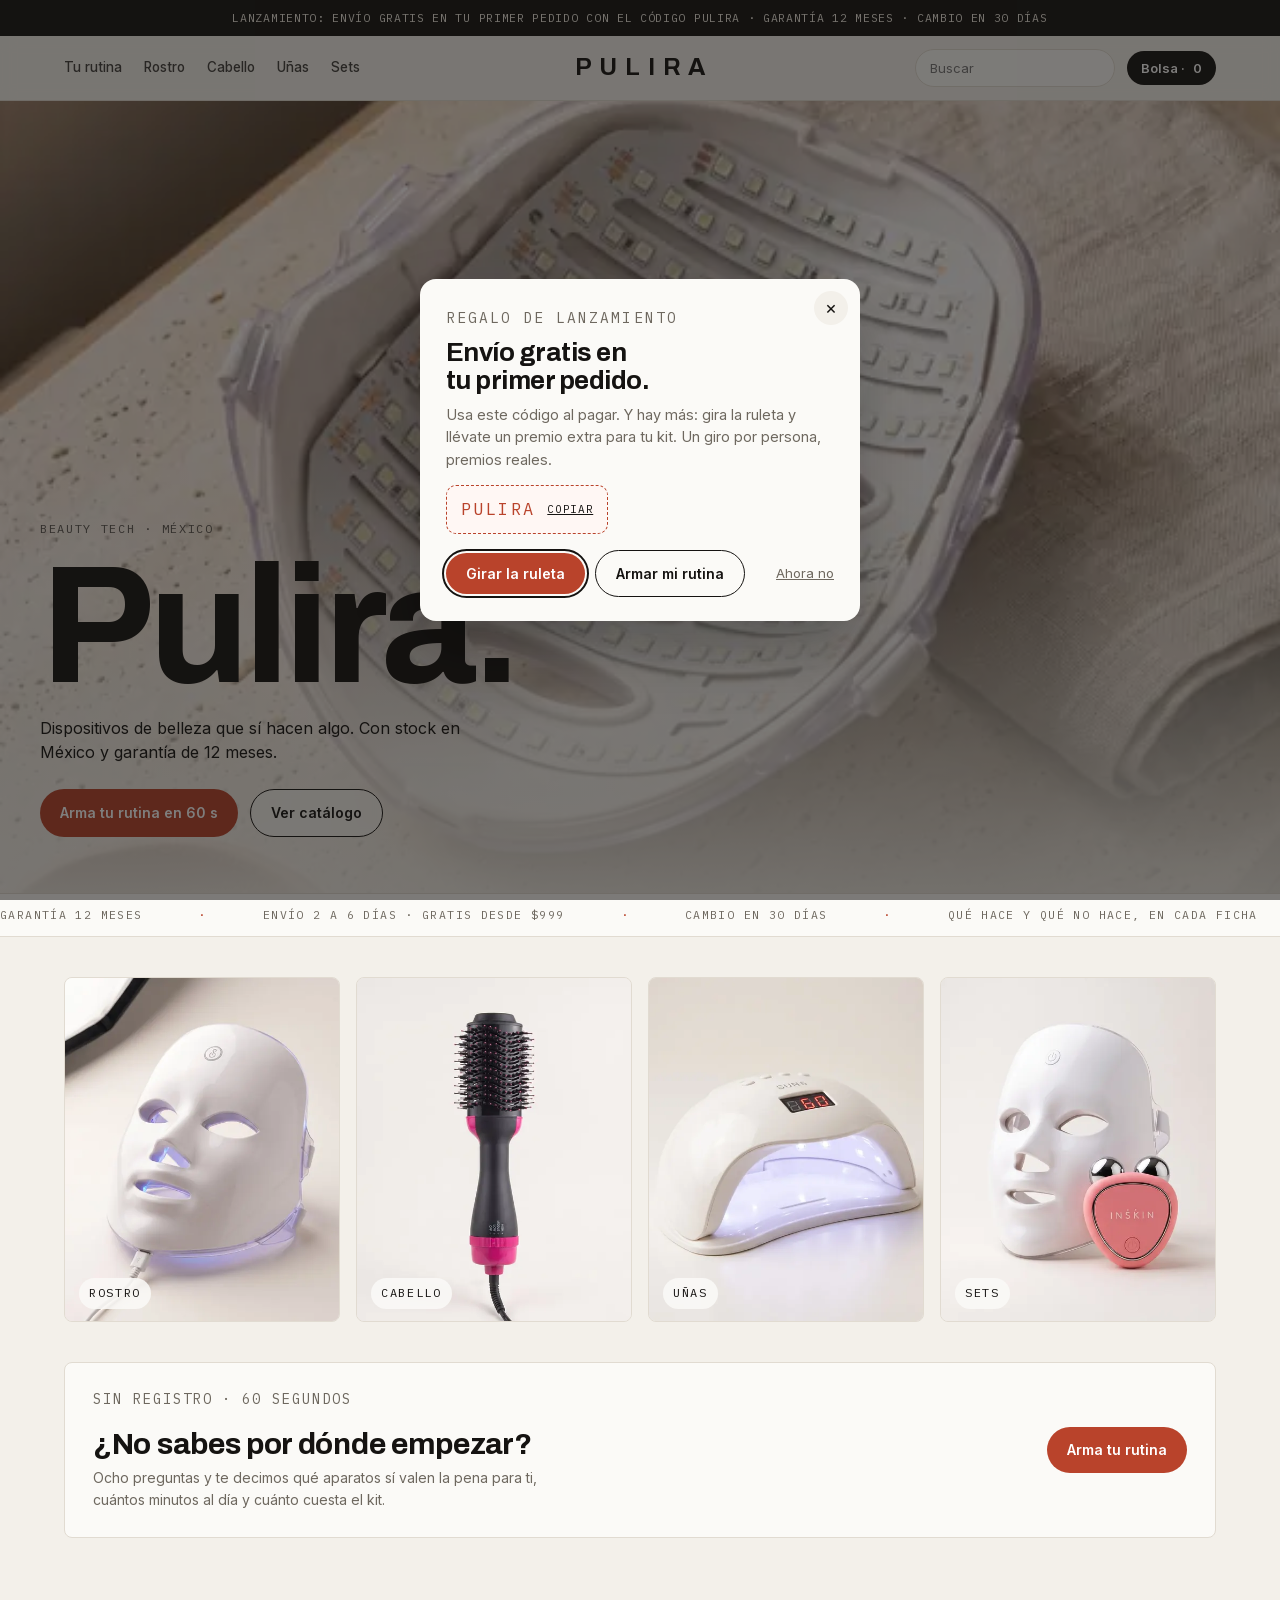
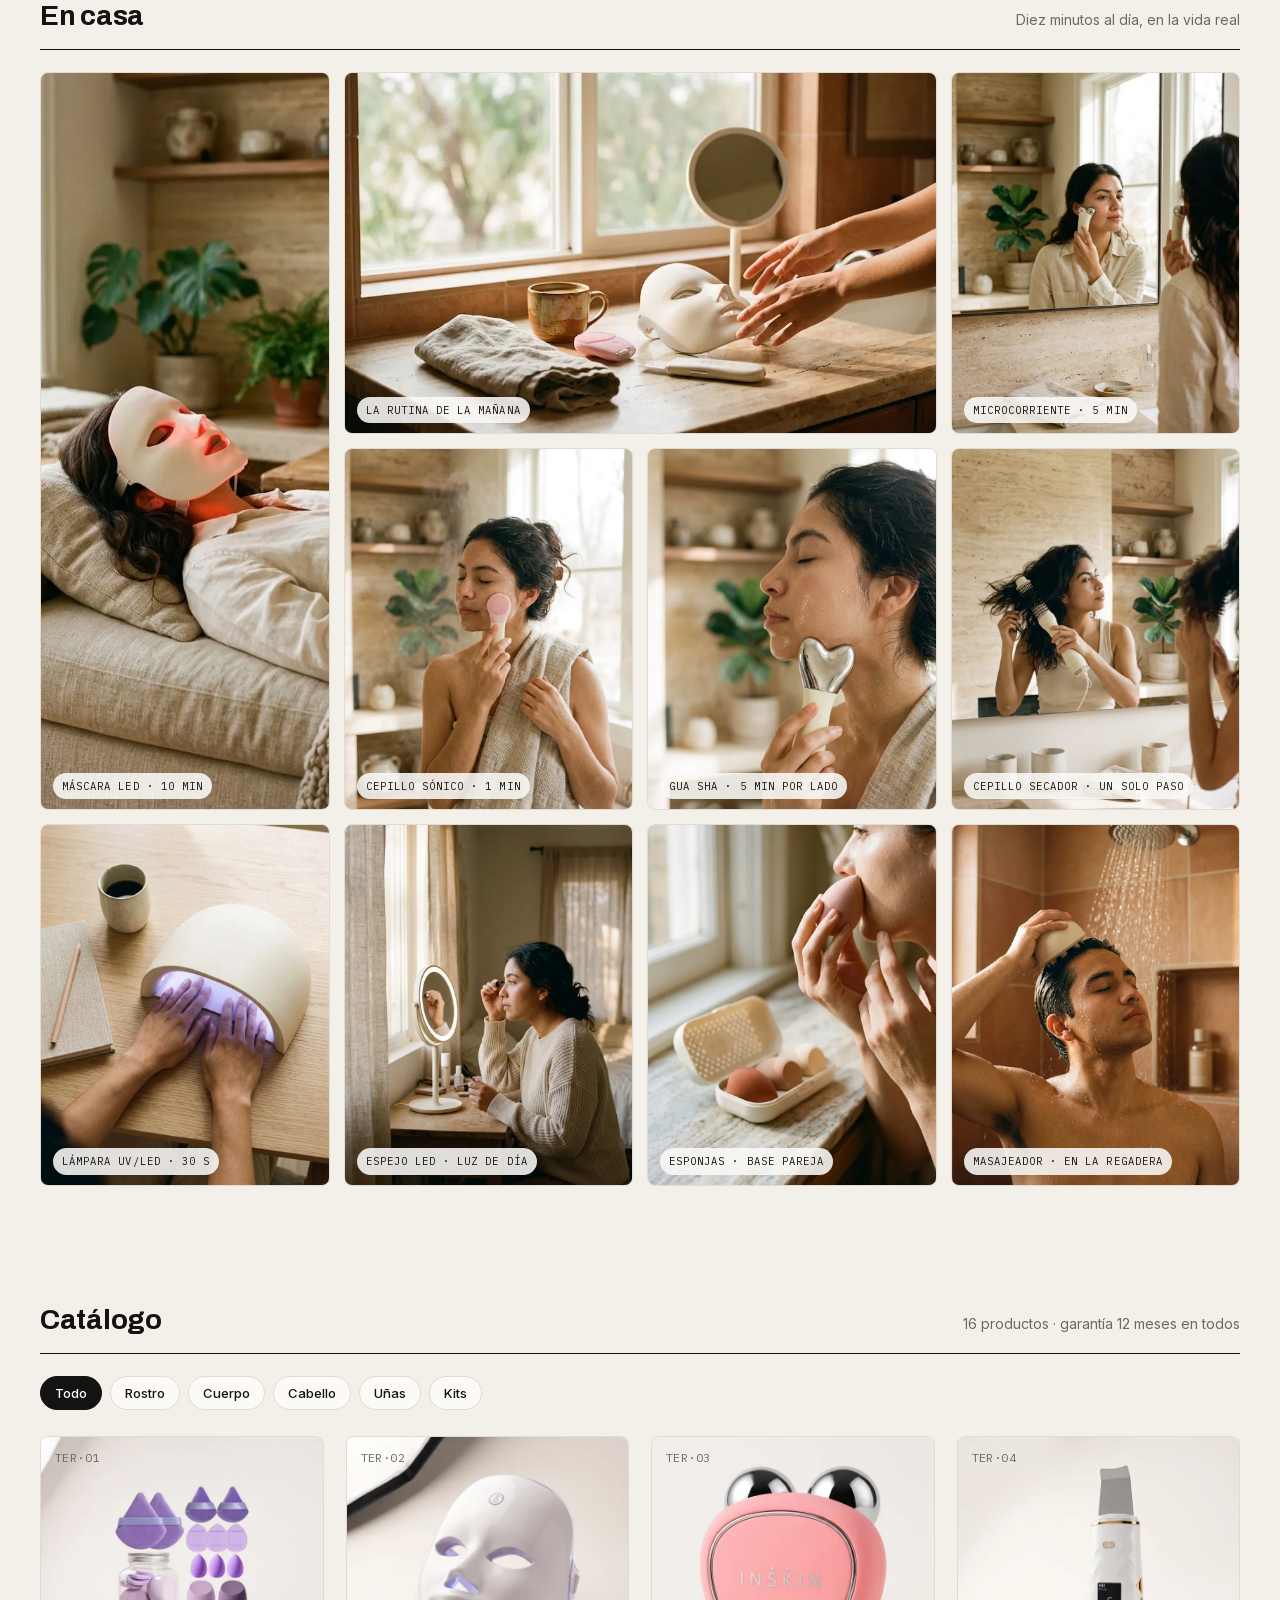
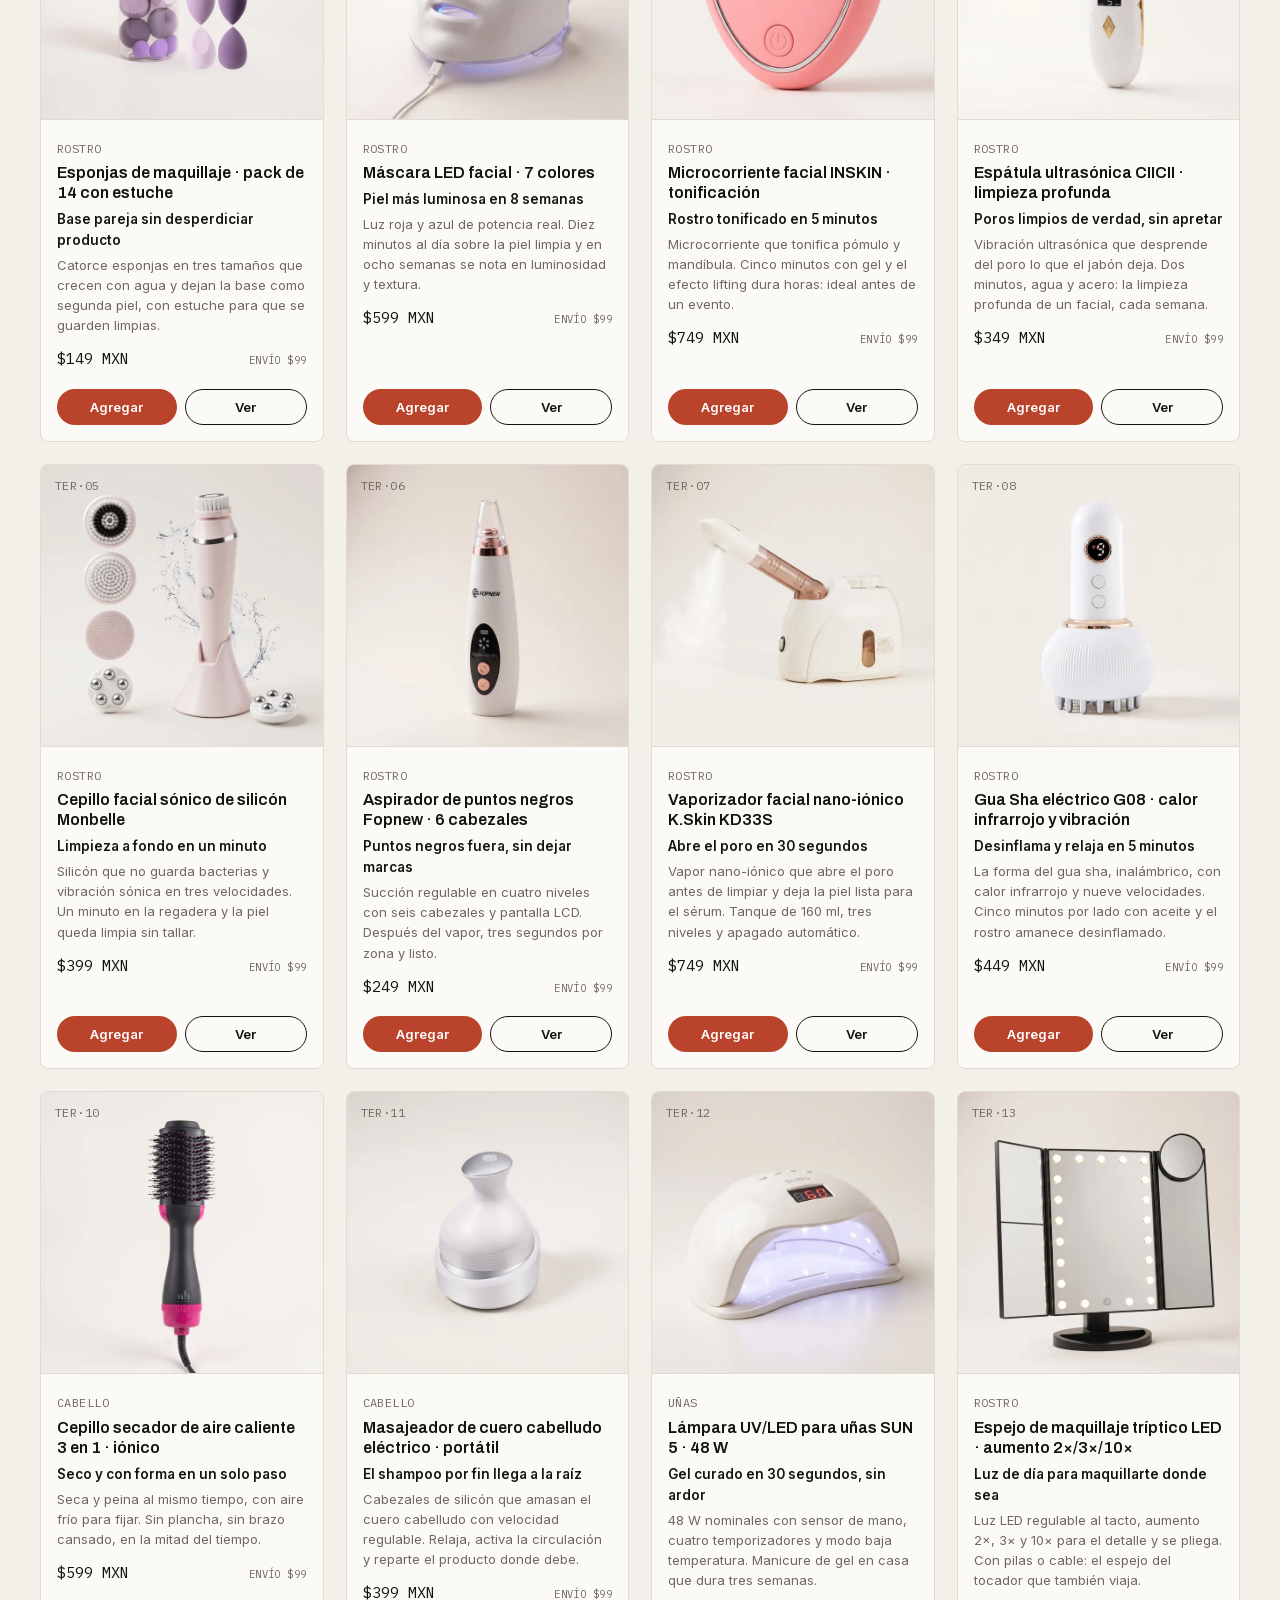
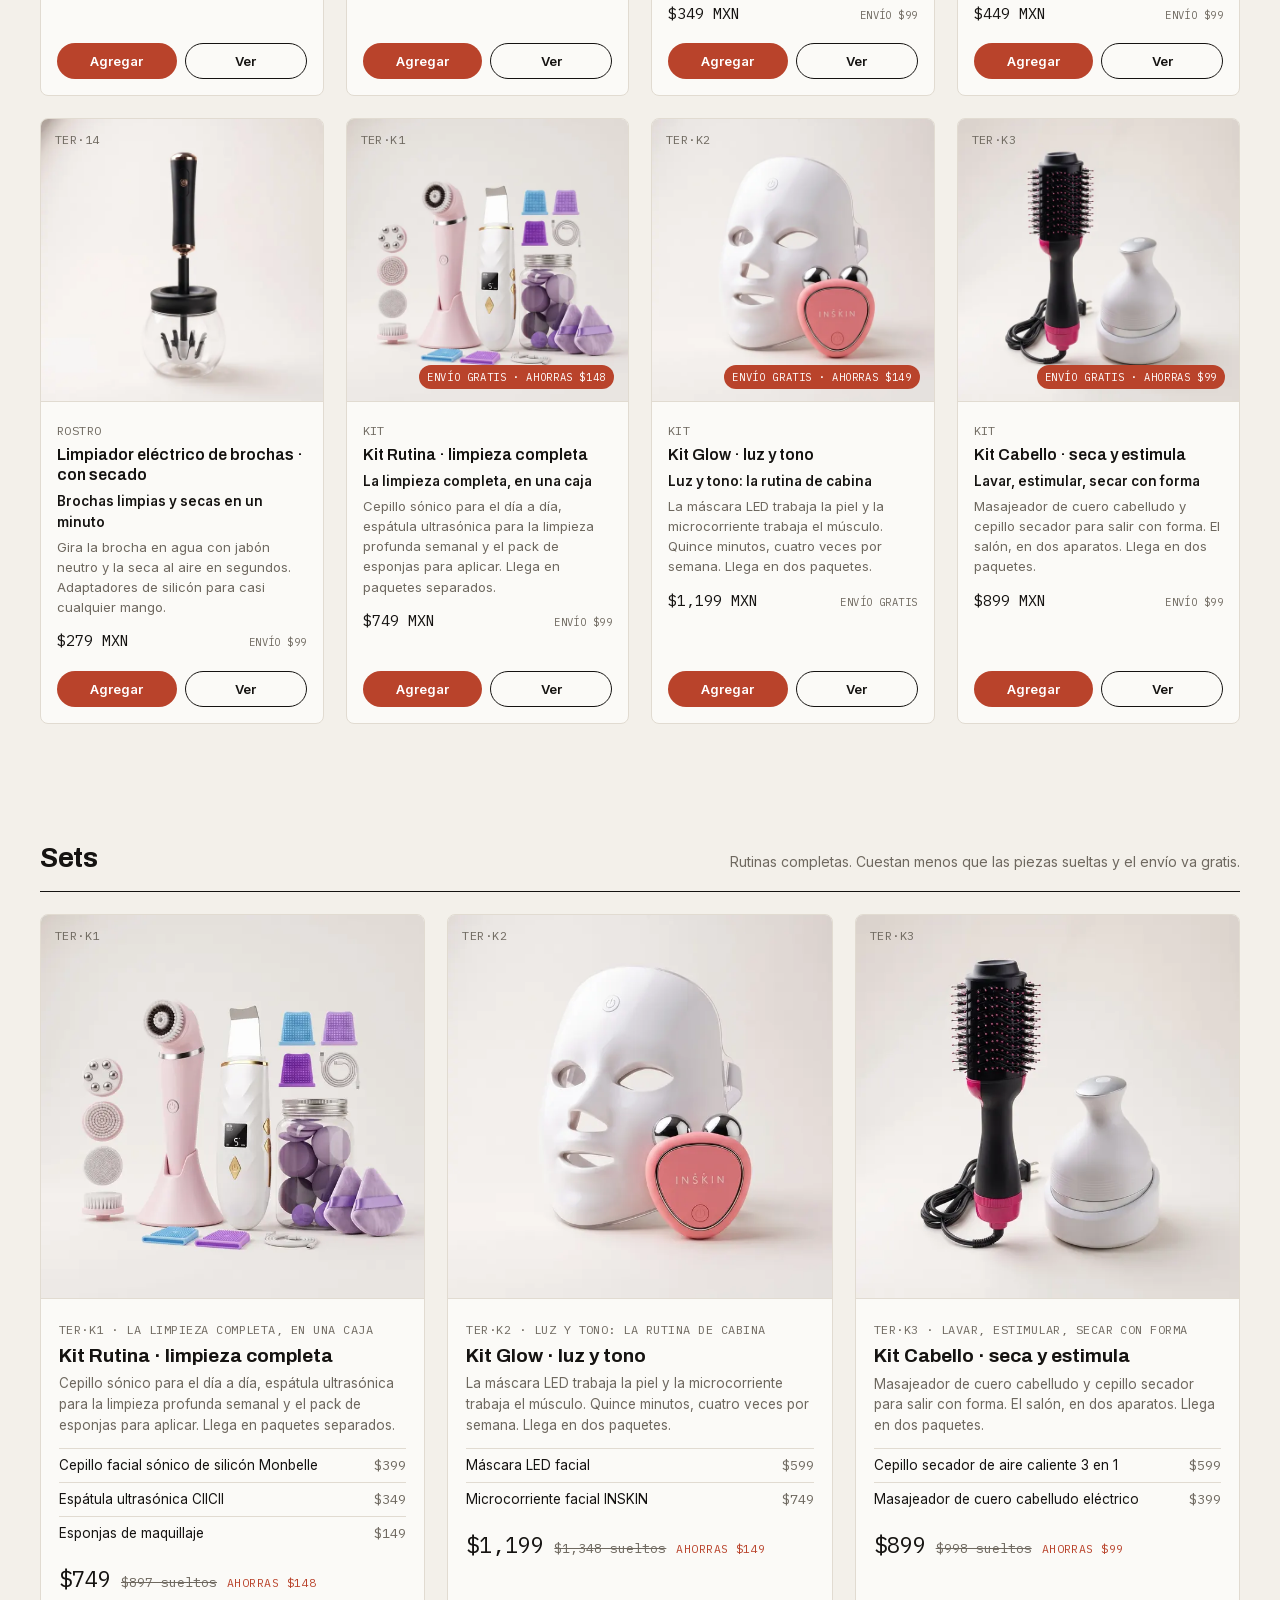
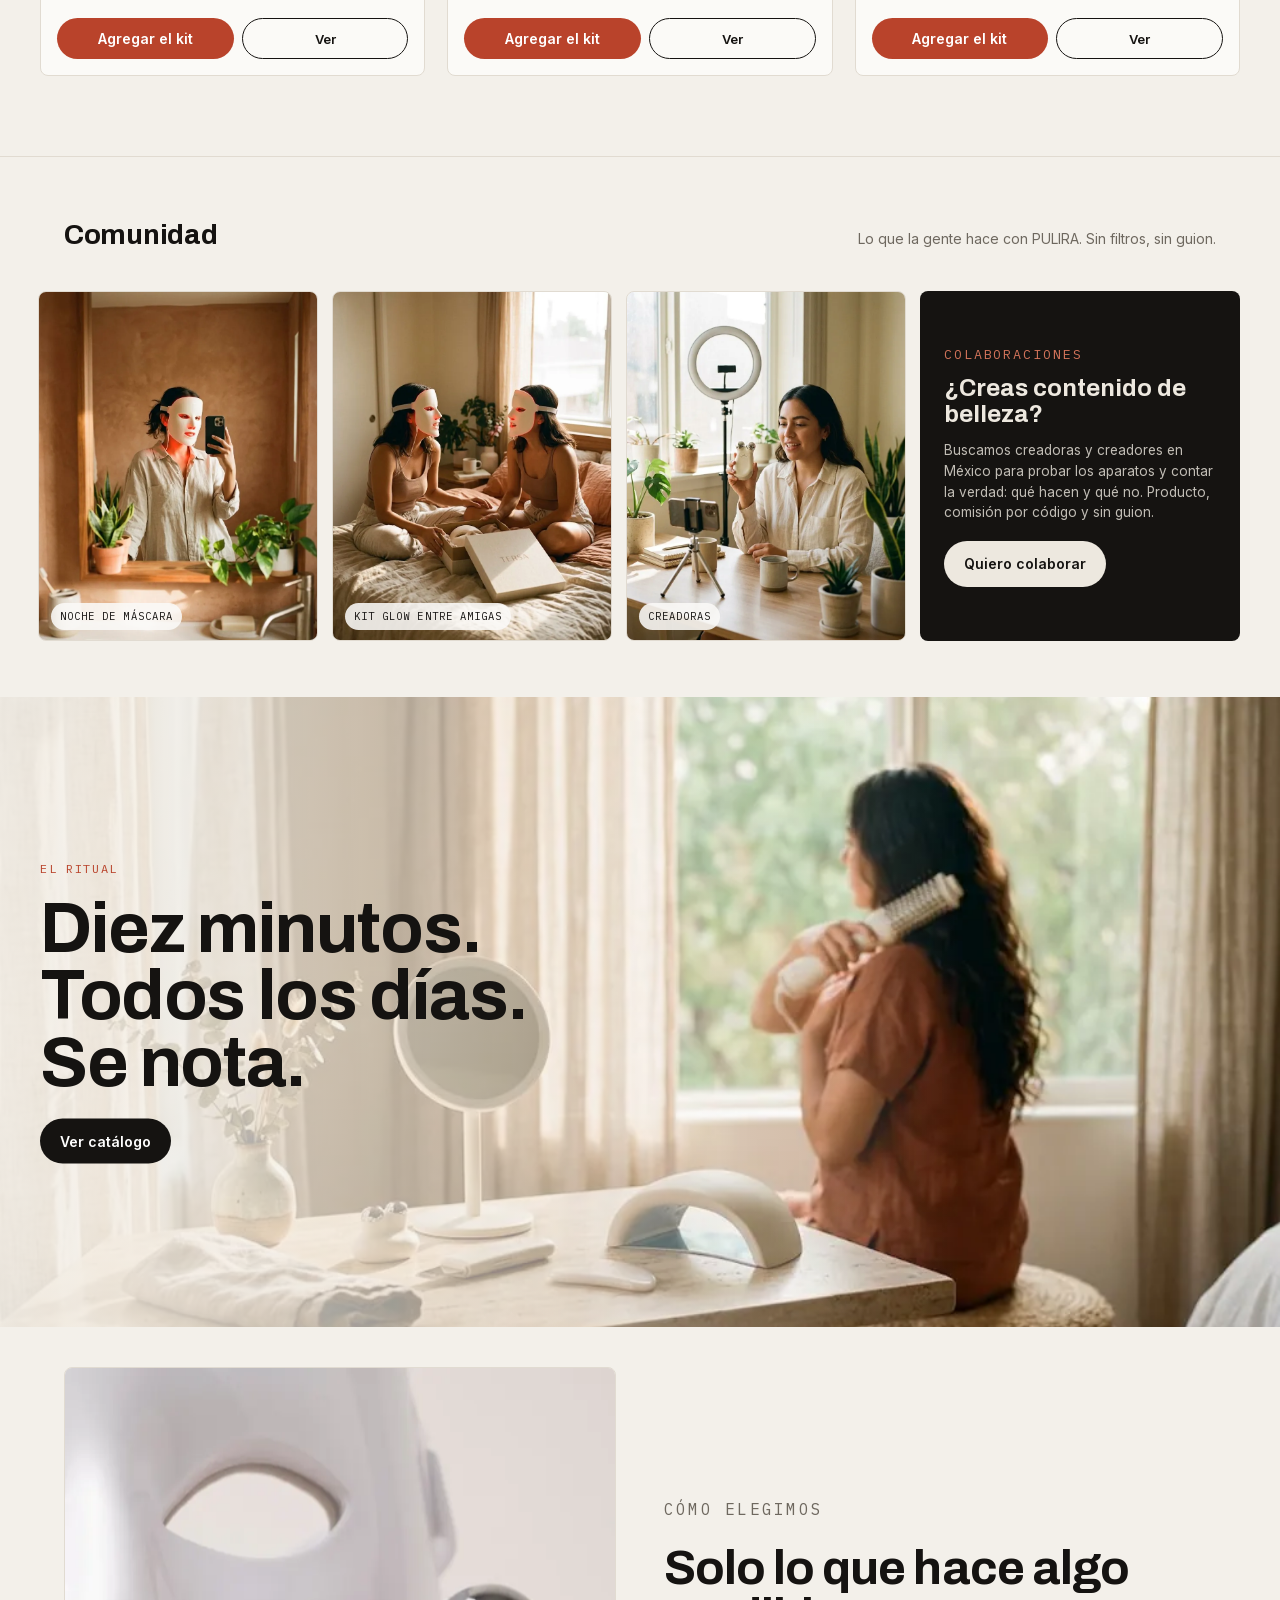
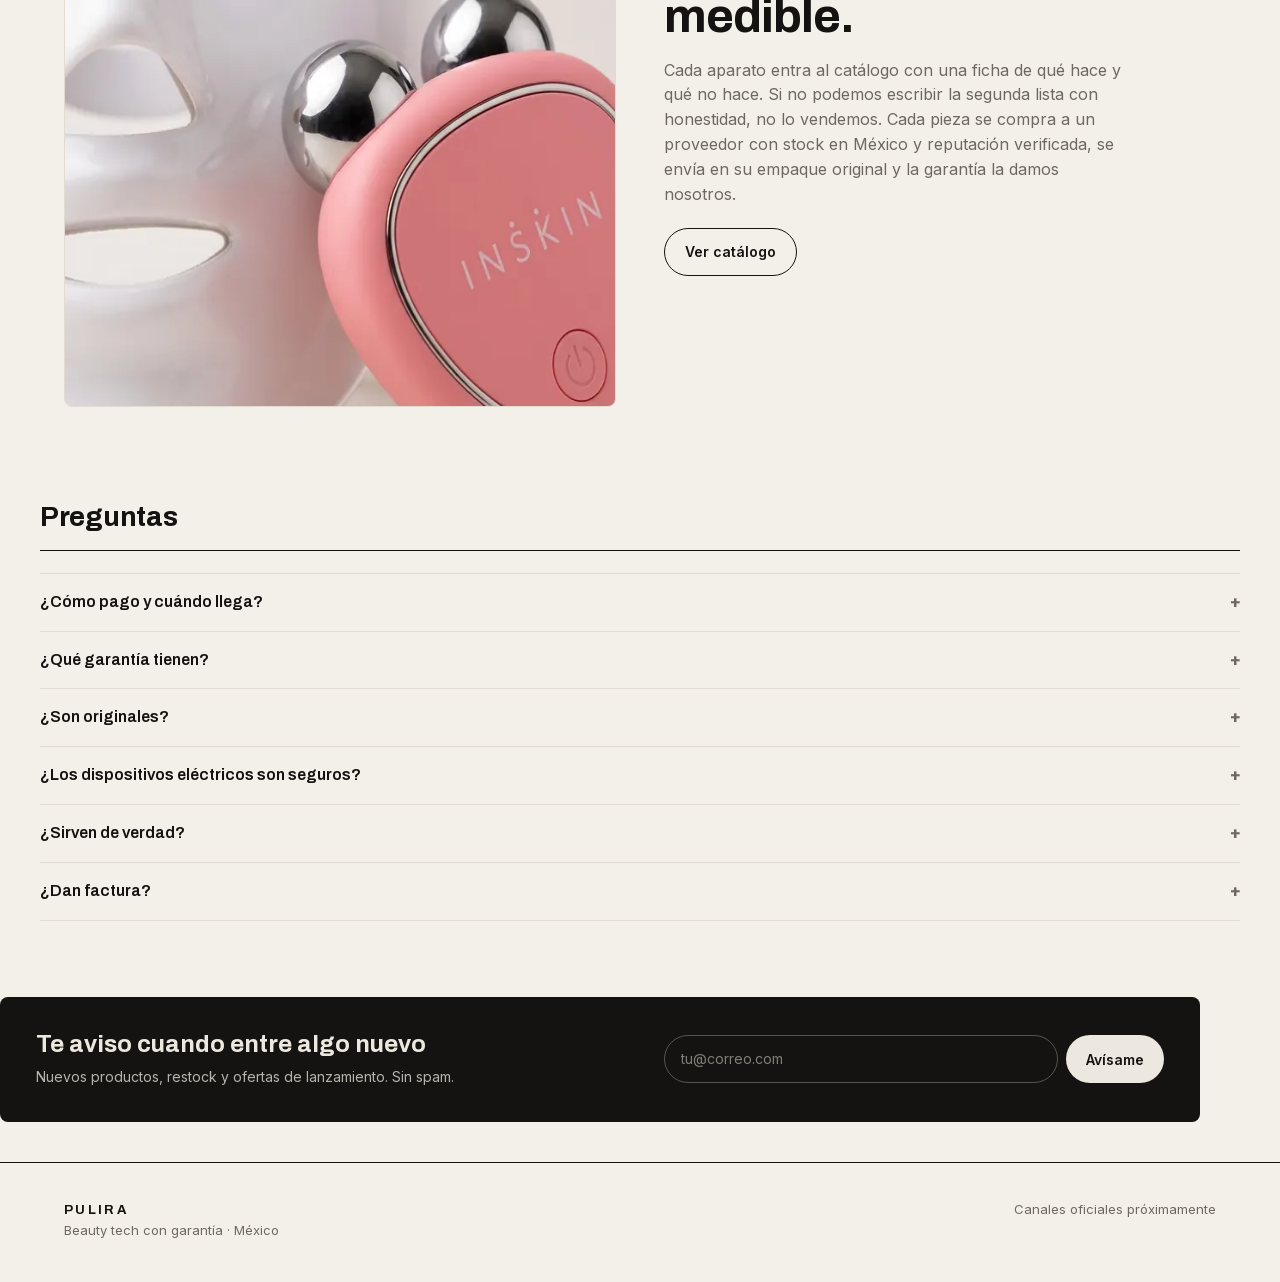
==== commit b4fe716d: "PULIRA · actualización 2026-09-13" ====
--- a/index.html
+++ b/index.html
@@ -3,6 +3,7 @@
 <head>
 <meta charset="UTF-8">
 <meta name="viewport" content="width=device-width, initial-scale=1.0">
+<link rel="icon" href="data:image/svg+xml,%3Csvg xmlns=%27http://www.w3.org/2000/svg%27 viewBox=%270 0 64 64%27%3E%3Crect width=%2764%27 height=%2764%27 rx=%2714%27 fill=%27%23151311%27/%3E%3Ctext x=%2732%27 y=%2744%27 text-anchor=%27middle%27 font-family=%27Archivo,Helvetica,Arial,sans-serif%27 font-weight=%27700%27 font-size=%2736%27 fill=%27%23F3F0EA%27%3EP%3C/text%3E%3C/svg%3E">
 <title>PULIRA · Beauty tech con garantía | Máscara LED, microcorriente, limpieza ultrasónica en México</title>
 <meta name="description" content="Tu rutina de cabina, en casa. Máscara LED, microcorriente, espátula ultrasónica, cepillo secador y más, seleccionados y verificados uno por uno, con garantía de 12 meses y envío a todo México.">
 <meta property="og:title" content="PULIRA · Tu rutina de cabina, en casa">
@@ -14,7 +15,7 @@
 <link rel="preload" as="image" type="image/avif" imagesrcset="img/coleccion-1200.avif 1200w, img/coleccion-1800.avif 1800w, img/coleccion-2400.avif 2400w" imagesizes="100vw" media="(min-width: 800px)">
 <link rel="preload" as="font" type="font/woff2" crossorigin href="css/fonts/archivo-700.woff2">
 <link rel="preload" as="font" type="font/woff2" crossorigin href="css/fonts/inter-400.woff2">
-<style>@font-face{font-family:'Archivo';font-style:normal;font-weight:500;font-display:swap;src:url(css/fonts/archivo-500.woff2) format('woff2');unicode-range:U+0000-00FF, U+0131, U+0152-0153, U+02BB-02BC, U+02C6, U+02DA, U+02DC, U+0304, U+0308, U+0329, U+2000-206F, U+20AC, U+2122, U+2191, U+2193, U+2212, U+2215, U+FEFF, U+FFFD}@font-face{font-family:'Archivo';font-style:normal;font-weight:600;font-display:swap;src:url(css/fonts/archivo-600.woff2) format('woff2');unicode-range:U+0000-00FF, U+0131, U+0152-0153, U+02BB-02BC, U+02C6, U+02DA, U+02DC, U+0304, U+0308, U+0329, U+2000-206F, U+20AC, U+2122, U+2191, U+2193, U+2212, U+2215, U+FEFF, U+FFFD}@font-face{font-family:'Archivo';font-style:normal;font-weight:700;font-display:swap;src:url(css/fonts/archivo-700.woff2) format('woff2');unicode-range:U+0000-00FF, U+0131, U+0152-0153, U+02BB-02BC, U+02C6, U+02DA, U+02DC, U+0304, U+0308, U+0329, U+2000-206F, U+20AC, U+2122, U+2191, U+2193, U+2212, U+2215, U+FEFF, U+FFFD}@font-face{font-family:'IBM Plex Mono';font-style:normal;font-weight:400;font-display:optional;src:url(css/fonts/ibm-plex-mono-400.woff2) format('woff2');unicode-range:U+0000-00FF, U+0131, U+0152-0153, U+02BB-02BC, U+02C6, U+02DA, U+02DC, U+0304, U+0308, U+0329, U+2000-206F, U+20AC, U+2122, U+2191, U+2193, U+2212, U+2215, U+FEFF, U+FFFD}@font-face{font-family:'IBM Plex Mono';font-style:normal;font-weight:500;font-display:optional;src:url(css/fonts/ibm-plex-mono-500.woff2) format('woff2');unicode-range:U+0000-00FF, U+0131, U+0152-0153, U+02BB-02BC, U+02C6, U+02DA, U+02DC, U+0304, U+0308, U+0329, U+2000-206F, U+20AC, U+2122, U+2191, U+2193, U+2212, U+2215, U+FEFF, U+FFFD}@font-face{font-family:'Inter';font-style:normal;font-weight:400;font-display:optional;src:url(css/fonts/inter-400.woff2) format('woff2');unicode-range:U+0000-00FF, U+0131, U+0152-0153, U+02BB-02BC, U+02C6, U+02DA, U+02DC, U+0304, U+0308, U+0329, U+2000-206F, U+20AC, U+2122, U+2191, U+2193, U+2212, U+2215, U+FEFF, U+FFFD}@font-face{font-family:'Inter';font-style:normal;font-weight:500;font-display:optional;src:url(css/fonts/inter-500.woff2) format('woff2');unicode-range:U+0000-00FF, U+0131, U+0152-0153, U+02BB-02BC, U+02C6, U+02DA, U+02DC, U+0304, U+0308, U+0329, U+2000-206F, U+20AC, U+2122, U+2191, U+2193, U+2212, U+2215, U+FEFF, U+FFFD}@font-face{font-family:'Inter';font-style:normal;font-weight:600;font-display:optional;src:url(css/fonts/inter-600.woff2) format('woff2');unicode-range:U+0000-00FF, U+0131, U+0152-0153, U+02BB-02BC, U+02C6, U+02DA, U+02DC, U+0304, U+0308, U+0329, U+2000-206F, U+20AC, U+2122, U+2191, U+2193, U+2212, U+2215, U+FEFF, U+FFFD}:root{--hueso:#F3F0EA;--papel:#FBFAF7;--tinta:#151311;--gris:#6E685F;--linea:#E1DBD1;--acento:#B9432B;--acento-2:#9A3622;--verde:#2F6B4F;--display:"Archivo",system-ui,sans-serif;--sans:"Inter",system-ui,sans-serif;--mono:"IBM Plex Mono",ui-monospace,SFMono-Regular,monospace}*{margin:0;padding:0;box-sizing:border-box}html{scroll-behavior:smooth;overflow-x:hidden}body{font-family:var(--sans);color:var(--tinta);background:var(--hueso);font-size:15px;line-height:1.55;-webkit-font-smoothing:antialiased}a{color:inherit;text-decoration:none}button{font-family:inherit;cursor:pointer;border:0;background:none;color:inherit}img,svg{display:block;max-width:100%}.wrap{max-width:1200px;margin:0 auto;padding:0 24px}.mono{font-family:var(--mono);font-size:12px;letter-spacing:.04em;text-transform:uppercase;color:var(--gris)}a:focus-visible,button:focus-visible,input:focus-visible,select:focus-visible{outline:2px solid var(--tinta);outline-offset:2px}.topbar{background:var(--tinta);color:#EDE8DF;font-family:var(--mono);font-size:11.5px;letter-spacing:.06em;text-transform:uppercase;text-align:center;padding:9px 16px}.hdr{position:sticky;top:0;z-index:20;background:rgba(243,240,234,.92);backdrop-filter:blur(8px);border-bottom:1px solid var(--linea)}.hdr .wrap{display:flex;align-items:center;gap:28px;height:64px}.logo{font-family:var(--display);font-weight:700;font-size:22px;letter-spacing:.18em}.logo small{font-family:var(--mono);font-weight:400;font-size:11px;letter-spacing:.08em;color:var(--gris);margin-left:10px;text-transform:uppercase}.hdr nav{display:flex;gap:22px;font-size:13.5px;font-weight:500}.hdr nav a{opacity:.8}.hdr nav a:hover{opacity:1}.hdr-acc{margin-left:auto;display:flex;align-items:center;gap:12px}.buscar{border:1px solid var(--linea);background:var(--papel);border-radius:999px;padding:8px 14px;font:inherit;font-size:13px;width:200px;color:var(--tinta)}.btn{display:inline-flex;align-items:center;justify-content:center;gap:8px;background:var(--tinta);color:#fff;padding:12px 20px;border-radius:999px;font-weight:600;font-size:14px;transition:background .15s,color .15s;white-space:nowrap}.btn:hover{background:var(--acento);color:#fff}.btn.linea{background:transparent;color:var(--tinta);border:1px solid var(--tinta)}.btn.linea:hover{background:var(--tinta);color:#fff}.btn.acento{background:var(--acento)}.btn.acento:hover{background:var(--acento-2)}.btn.chico{padding:9px 14px;font-size:13px}.hero{display:grid;grid-template-columns:1.1fr .9fr;gap:40px;align-items:center;padding:72px 0 56px}.eyebrow{font-family:var(--mono);font-size:12px;letter-spacing:.14em;text-transform:uppercase;color:var(--acento);margin-bottom:18px}.hero h1{font-family:var(--display);font-weight:700;font-size:clamp(44px,7vw,92px);line-height:.95;letter-spacing:-.02em}.lead{font-size:17px;color:var(--gris);max-width:480px;margin:22px 0 28px}.cta{display:flex;gap:12px;flex-wrap:wrap}.hero-tile{background:var(--papel);border:1px solid var(--linea);border-radius:8px;aspect-ratio:1/1;display:flex;flex-direction:column;justify-content:space-between;padding:22px;cursor:pointer}.hero-tile svg{width:58%;margin:auto;stroke:var(--tinta);fill:none;stroke-width:1.4;stroke-linecap:round;stroke-linejoin:round}.hero-tile .pie{display:flex;justify-content:space-between;font-family:var(--mono);font-size:12px;color:var(--gris);text-transform:uppercase;letter-spacing:.06em}.chips{display:flex;gap:8px;flex-wrap:wrap;margin:8px 0 26px}.chip{border:1px solid var(--linea);background:var(--papel);padding:8px 14px;border-radius:999px;font-size:13px;font-weight:500}.chip.on{background:var(--tinta);color:#fff;border-color:var(--tinta)}.grid{display:grid;grid-template-columns:repeat(auto-fill,minmax(250px,1fr));gap:22px}.card{background:var(--papel);border:1px solid var(--linea);border-radius:8px;overflow:hidden;display:flex;flex-direction:column;transition:border-color .2s}.card:hover{border-color:var(--tinta)}.tile{aspect-ratio:1/1;background:#F7F4EE;display:flex;align-items:center;justify-content:center;border-bottom:1px solid var(--linea);position:relative;cursor:pointer}.tile svg{width:52%;stroke:var(--tinta);fill:none;stroke-width:1.6;stroke-linecap:round;stroke-linejoin:round}.tile img{width:100%;height:100%;object-fit:cover}.tile .cod{position:absolute;top:12px;left:14px}.card-info{padding:16px 16px 6px;flex:1}.card-info h3{font-family:var(--display);font-weight:600;font-size:16px;line-height:1.25;margin:4px 0 6px}.card-info p{font-size:13px;color:var(--gris)}.precio{font-family:var(--mono);font-size:15px;margin-top:12px;color:var(--tinta)}.card-acc{display:flex;gap:8px;padding:12px 16px 16px}.card-acc .btn{flex:1}.vacio{text-align:center;color:var(--gris);padding:60px 0;font-size:14px;grid-column:1/-1}.sec{padding:56px 0}.sec-h{display:flex;align-items:baseline;justify-content:space-between;gap:20px;margin-bottom:22px;border-bottom:1px solid var(--tinta);padding-bottom:12px}.sec-h h2{font-family:var(--display);font-weight:700;font-size:28px;letter-spacing:-.01em}.sec-h p{color:var(--gris);font-size:14px}.reglas{display:grid;grid-template-columns:repeat(3,1fr);gap:22px}.regla{background:var(--papel);border:1px solid var(--linea);border-radius:8px;padding:22px}.regla b{font-family:var(--display);font-size:17px;display:block;margin:10px 0 8px}.regla p{font-size:14px;color:var(--gris)}.faq details{border-top:1px solid var(--linea);padding:16px 0}.faq details:last-child{border-bottom:1px solid var(--linea)}.faq summary{cursor:pointer;font-weight:600;font-family:var(--display);font-size:16px;list-style:none;display:flex;justify-content:space-between}.faq summary::-webkit-details-marker{display:none}.faq summary::after{content:"+";font-family:var(--mono);color:var(--gris)}.faq details[open] summary::after{content:"–"}.faq details p{margin-top:10px;color:var(--gris);font-size:14px;max-width:720px}footer{border-top:1px solid var(--tinta);margin-top:40px;padding:36px 0 48px;font-size:13px;color:var(--gris)}footer .wrap{display:flex;justify-content:space-between;gap:20px;flex-wrap:wrap}footer a:hover{color:var(--tinta)}footer .canales{display:flex;gap:14px;flex-wrap:wrap}.modal{position:fixed;inset:0;background:rgba(21,19,17,.55);display:none;z-index:40;padding:24px;overflow:auto}.modal.on{display:flex;align-items:flex-start;justify-content:center}.modal-box{background:var(--papel);border-radius:8px;max-width:960px;width:100%;display:grid;grid-template-columns:1fr 1fr;overflow:hidden;position:relative;margin:auto}.modal-box .tile{aspect-ratio:auto;border-bottom:0;border-right:1px solid var(--linea);min-height:420px;cursor:default}.modal-txt{padding:30px 30px 26px}.modal-txt h2{font-family:var(--display);font-weight:700;font-size:26px;line-height:1.1;margin:6px 0 10px}.modal-txt .precio{font-size:20px;margin:0 0 14px}.modal-txt>p{font-size:14.5px;color:var(--gris)}.modal-txt h4{font-family:var(--mono);font-size:11.5px;letter-spacing:.1em;text-transform:uppercase;color:var(--gris);margin:18px 0 8px}.modal-txt ul{padding-left:18px;font-size:14px}.modal-txt li{margin:4px 0}.specs{width:100%;border-collapse:collapse;font-size:13.5px}.specs td{padding:7px 0;border-top:1px solid var(--linea);vertical-align:top}.specs td:first-child{color:var(--gris);width:38%}.modal-txt .cta{margin-top:22px}.cerrar{position:absolute;top:14px;right:14px;width:36px;height:36px;border-radius:50%;background:var(--hueso);font-size:18px;line-height:1}.nota{font-size:12.5px;color:var(--gris);margin-top:10px}.velo{position:fixed;inset:0;background:rgba(21,19,17,.35);z-index:45;display:none}.velo.on{display:block}.drawer{position:fixed;top:0;right:0;height:100%;width:min(420px,100%);background:var(--papel);border-left:1px solid var(--linea);z-index:50;transform:translateX(100%);visibility:hidden;transition:transform .25s,visibility 0s .25s;display:flex;flex-direction:column}.drawer.on{transform:none;visibility:visible;transition:transform .25s}.drawer-h{display:flex;justify-content:space-between;align-items:center;padding:20px 22px;border-bottom:1px solid var(--linea)}.drawer-h b{font-family:var(--display);font-size:18px}.drawer-items{flex:1;overflow:auto;padding:10px 22px}.item{display:grid;grid-template-columns:1fr auto;gap:8px 14px;padding:14px 0;border-bottom:1px solid var(--linea);font-size:14px;align-items:center}.item b{font-family:var(--display);font-weight:600;display:block;font-size:14px}.item .sub{font-family:var(--mono);font-size:12px;color:var(--gris)}.item .qty{display:flex;align-items:center;gap:8px;font-family:var(--mono);font-size:13px}.item .qty button{width:26px;height:26px;border:1px solid var(--linea);border-radius:50%;line-height:1}.item .qty button:hover{border-color:var(--tinta)}.drawer-f{padding:18px 22px 22px;border-top:1px solid var(--linea)}.linea-total{display:flex;justify-content:space-between;font-size:14px;padding:4px 0;color:var(--gris)}.linea-total.total{color:var(--tinta);font-weight:600;font-size:16px;border-top:1px solid var(--linea);margin-top:8px;padding-top:10px}.drawer-f .btn{width:100%;margin-top:14px}.drawer-f .nota{text-align:center}.motor-h{padding:44px 0 26px}.motor-h h1{font-family:var(--display);font-weight:700;font-size:clamp(34px,5vw,56px);letter-spacing:-.02em;line-height:1}.motor-h p{color:var(--gris);max-width:760px;margin-top:14px}.globales{background:var(--papel);border:1px solid var(--linea);border-radius:8px;padding:18px 20px;display:grid;grid-template-columns:repeat(auto-fill,minmax(150px,1fr));gap:12px 16px}.campo{display:flex;flex-direction:column;gap:5px}.campo label{font-family:var(--mono);font-size:10.5px;letter-spacing:.08em;text-transform:uppercase;color:var(--gris)}.campo input,.campo select{border:1px solid var(--linea);border-radius:4px;padding:7px 9px;font:inherit;font-family:var(--mono);font-size:13px;background:#fff;color:var(--tinta);width:100%}.toggles{grid-column:1/-1;display:flex;gap:18px;flex-wrap:wrap;align-items:center;font-size:13px;padding-top:12px;border-top:1px solid var(--linea)}.toggles label{display:flex;align-items:center;gap:6px;cursor:pointer}.toggles input{accent-color:var(--tinta)}.acciones{margin-left:auto;display:flex;gap:8px}.esquema{display:grid;grid-template-columns:1fr 1fr;gap:22px}.tarjeta{background:var(--papel);border:1px solid var(--linea);border-radius:8px;padding:22px}.tarjeta.negra{background:var(--tinta);color:#EDE8DF;border-color:var(--tinta)}.tarjeta h3{font-family:var(--display);font-size:18px;margin-bottom:6px}.tarjeta .sub{font-size:13px;opacity:.7;margin-bottom:14px}.linea-e{display:flex;justify-content:space-between;gap:16px;padding:9px 0;border-top:1px solid rgba(128,128,128,.25);font-size:14px}.linea-e span:first-child{opacity:.78}.linea-e b{font-family:var(--mono);font-weight:500;white-space:nowrap}.linea-e.grande b{font-size:20px}.linea-e.grande{padding:14px 0}.mal{color:var(--acento)} .bien{color:var(--verde)}.tarjeta.negra .mal{color:#FF8A6B}.tarjeta.negra .bien{color:#8FD3AE}.selector{display:flex;align-items:center;gap:10px;font-size:13px;min-width:0;max-width:100%}.selector select{border:1px solid var(--linea);border-radius:4px;padding:7px 9px;font:inherit;font-size:13px;background:#fff;color:var(--tinta);min-width:0;max-width:100%;text-overflow:ellipsis}.tabla-wrap{overflow-x:auto;background:var(--papel);border:1px solid var(--linea);border-radius:8px}table.motor{width:100%;border-collapse:collapse;font-size:12.5px;min-width:1100px}table.motor th{font-family:var(--mono);font-size:10px;letter-spacing:.05em;text-transform:uppercase;color:var(--gris);text-align:right;padding:12px 6px;border-bottom:1px solid var(--tinta);white-space:nowrap;font-weight:500;vertical-align:bottom}table.motor th:first-child,table.motor td:first-child{text-align:left}table.motor td{padding:8px 6px;border-bottom:1px solid var(--linea);text-align:right;font-family:var(--mono);white-space:nowrap;vertical-align:middle}table.motor td.n{font-family:var(--sans);white-space:normal;min-width:200px;max-width:240px}table.motor td.n small{display:block;color:var(--gris);font-size:11.5px}table.motor td.n .tag{display:inline-block;font-family:var(--mono);font-size:10px;letter-spacing:.06em;text-transform:uppercase;border:1px solid var(--linea);border-radius:3px;padding:1px 5px;margin:4px 4px 0 0;color:var(--gris)}table.motor td.n .tag.rojo{border-color:var(--acento);color:var(--acento)}table.motor input{width:64px;border:1px solid var(--linea);border-radius:4px;padding:4px 6px;font:inherit;font-family:var(--mono);font-size:12.5px;text-align:right;background:#fff;color:var(--tinta)}table.motor input.fijo{border-color:var(--tinta)}table.motor input::placeholder{color:#B7B0A5}table.motor tr.top td{background:#F7F4EE}table.motor tr.fuera td{opacity:.45}table.motor tfoot td{font-weight:600;border-top:1px solid var(--tinta);border-bottom:0}.kpis{display:grid;grid-template-columns:repeat(3,1fr);gap:18px;margin-bottom:22px}.kpi{background:var(--papel);border:1px solid var(--linea);border-radius:8px;padding:18px 20px}.kpi h4{font-family:var(--mono);font-size:11px;letter-spacing:.08em;text-transform:uppercase;color:var(--gris);margin-bottom:6px}.kpi .big{font-family:var(--display);font-size:30px;font-weight:700;letter-spacing:-.01em;line-height:1.1}.kpi p{font-size:12.5px;color:var(--gris);margin-top:6px}.kpi .fila{display:flex;justify-content:space-between;font-size:12.5px;padding:4px 0;border-top:1px solid var(--linea);margin-top:6px}.kpi .fila b{font-family:var(--mono);font-weight:500}.kpi.gana{border-color:var(--tinta);box-shadow:inset 0 0 0 1px var(--tinta)}.chart{background:var(--papel);border:1px solid var(--linea);border-radius:8px;padding:16px;margin-bottom:22px}.chart svg{width:100%;height:auto;font-family:var(--mono);font-size:11px}.leyenda{display:flex;gap:18px;font-family:var(--mono);font-size:11.5px;color:var(--gris);margin-top:8px;flex-wrap:wrap}.leyenda i{display:inline-block;width:18px;height:0;border-top:2px solid;vertical-align:middle;margin-right:6px}.reglas-motor{display:grid;grid-template-columns:repeat(2,1fr);gap:18px}.reglas-motor .regla b{margin-top:0}.reglas-motor .regla p+p{margin-top:8px}.riesgos{width:100%;border-collapse:collapse;font-size:13.5px;background:var(--papel);border:1px solid var(--linea);border-radius:8px;overflow:hidden}.riesgos th{text-align:left;font-family:var(--mono);font-size:10.5px;letter-spacing:.06em;text-transform:uppercase;color:var(--gris);padding:12px 14px;border-bottom:1px solid var(--tinta);font-weight:500}.riesgos td{padding:11px 14px;border-bottom:1px solid var(--linea);vertical-align:top}.riesgos td:first-child{font-weight:600;white-space:nowrap}.aviso{font-size:12.5px;color:var(--gris);margin-top:12px}@media(max-width:900px){.hero{grid-template-columns:1fr;padding:44px 0 30px}.hero-tile{max-width:380px}.reglas,.esquema,.kpis,.reglas-motor{grid-template-columns:1fr}.modal-box{grid-template-columns:1fr}.modal-box .tile{min-height:260px;border-right:0;border-bottom:1px solid var(--linea)}.hdr nav{display:none}.hdr .wrap{gap:14px}.logo small{display:none}.buscar{width:110px;min-width:0}.acciones{margin-left:0}}@media(max-width:700px){.sec-h{flex-wrap:wrap}.selector{width:100%}.selector select{flex:1}.riesgos,.riesgos tbody,.riesgos tr,.riesgos td{display:block;width:100%}.riesgos thead{display:none}.riesgos td:first-child{white-space:normal;border-bottom:0;padding-bottom:2px}.riesgos td{border-bottom:0}.riesgos tr{border-bottom:1px solid var(--linea);padding:6px 0}}@media(max-width:400px){.buscar{width:90px}.btn.chico{padding:9px 12px}.wrap{padding:0 18px}}.hero-nota{font-family:var(--mono);font-size:11.5px;letter-spacing:.06em;text-transform:uppercase;color:var(--gris);margin-top:18px}.hero-tile.foto{padding:0;overflow:hidden;position:relative}.hero-tile.foto img{width:100%;height:100%;object-fit:cover;position:absolute;inset:0}.hero-tile.foto .pie{position:absolute;left:18px;right:18px;background:rgba(251,250,247,.9);padding:8px 12px;border-radius:6px;backdrop-filter:blur(4px)}.hero-tile.foto .pie.arriba{top:18px}.hero-tile.foto .pie.abajo{bottom:18px}.confianza{display:grid;grid-template-columns:repeat(4,1fr);border:1px solid var(--linea);border-radius:8px;background:var(--papel);overflow:hidden;margin-top:8px}.confianza div{padding:16px 18px;border-right:1px solid var(--linea)}.confianza div:last-child{border-right:0}.confianza b{display:block;font-family:var(--display);font-size:15px}.confianza span{font-size:12.5px;color:var(--gris)}.picks{display:grid;grid-template-columns:repeat(3,1fr);gap:22px}.pick{background:var(--papel);border:1px solid var(--linea);border-radius:8px;overflow:hidden;display:flex;flex-direction:column}.pick .tile{aspect-ratio:4/3}.pick-info{padding:18px 18px 16px;flex:1;display:flex;flex-direction:column}.pick-info .mono{margin-bottom:6px}.pick-info h3{font-family:var(--display);font-size:19px;line-height:1.2;margin-bottom:6px}.pick-info p{font-size:13.5px;color:var(--gris);flex:1}.pick-info .fila{display:flex;justify-content:space-between;align-items:center;margin-top:14px;gap:10px}.card .beneficio{font-weight:600;font-size:13.5px;color:var(--tinta);margin:0 0 4px}.card .precio-fila{display:flex;justify-content:space-between;align-items:baseline;gap:8px;margin-top:12px;flex-wrap:wrap}.card .precio-fila .precio{white-space:nowrap;margin-top:0}.card .envio-nota{font-family:var(--mono);font-size:10.5px;letter-spacing:.04em;text-transform:uppercase;color:var(--gris)}.badge-kit{position:absolute;bottom:12px;right:14px;font-family:var(--mono);font-size:10.5px;letter-spacing:.06em;text-transform:uppercase;background:var(--tinta);color:#fff;padding:4px 8px;border-radius:999px}.badge-kit.gratis{background:var(--acento)}.kits{display:grid;grid-template-columns:repeat(3,1fr);gap:22px}.kit{background:var(--papel);border:1px solid var(--linea);border-radius:8px;overflow:hidden;display:flex;flex-direction:column}.kit .tile{aspect-ratio:4/3}.kit-info{padding:18px 18px 16px;flex:1}.kit-info h3{font-family:var(--display);font-size:19px;line-height:1.2;margin:4px 0 6px}.kit-info p{font-size:13.5px;color:var(--gris)}.kit-info ul{list-style:none;margin:12px 0;font-size:13.5px}.kit-info li{padding:6px 0;border-top:1px solid var(--linea);display:flex;justify-content:space-between;gap:10px}.kit-info li span:last-child{font-family:var(--mono);color:var(--gris);white-space:nowrap}.kit-precio{display:flex;align-items:baseline;gap:10px;margin-top:6px}.kit-precio .precio{font-size:22px;margin:0}.kit-precio s{font-family:var(--mono);color:var(--gris);font-size:13px}.kit-precio .ahorro{font-family:var(--mono);font-size:11.5px;color:var(--acento);letter-spacing:.04em;text-transform:uppercase}.kit .card-acc{padding-top:6px}table.compara{width:100%;border-collapse:collapse;font-size:14px;background:var(--papel);min-width:640px}table.compara th{font-family:var(--mono);font-size:11px;letter-spacing:.08em;text-transform:uppercase;color:var(--gris);text-align:left;padding:14px 16px;border-bottom:1px solid var(--tinta);font-weight:500}table.compara td{padding:13px 16px;border-bottom:1px solid var(--linea);vertical-align:top;color:var(--gris)}table.compara td:first-child{color:var(--tinta);font-weight:600;white-space:nowrap}table.compara .pulira{background:#F7F4EE;color:var(--tinta);font-weight:500}table.compara th.pulira{color:var(--acento)}.garantia{display:grid;grid-template-columns:repeat(3,1fr);gap:22px}.news{background:var(--tinta);color:#EDE8DF;border-radius:8px;padding:34px 36px;display:grid;grid-template-columns:1.2fr 1fr;gap:28px;align-items:center;margin:20px 0 10px}.news h2{font-family:var(--display);font-size:24px;line-height:1.15;margin-bottom:8px}.news p{font-size:14px;opacity:.75}.news form{display:flex;gap:8px}.news input{flex:1;border:1px solid rgba(237,232,223,.3);background:transparent;color:#EDE8DF;border-radius:999px;padding:12px 16px;font:inherit;font-size:14px;min-width:0}.news input::placeholder{color:rgba(237,232,223,.5)}.news .btn{background:#EDE8DF;color:var(--tinta)}.news .btn:hover{background:var(--acento);color:#fff}.news .ok{font-family:var(--mono);font-size:12px;letter-spacing:.06em;text-transform:uppercase;color:#8FD3AE}.wa-float{position:fixed;right:22px;bottom:22px;z-index:30;background:#25D366;color:#fff;font-weight:600;font-size:14px;padding:12px 18px;border-radius:999px;box-shadow:0 6px 20px rgba(0,0,0,.18)}.wa-float:hover{background:#1DA851}.modal-txt .para{background:#F7F4EE;border-radius:6px;padding:12px 14px;font-size:13.5px;margin-top:14px}.modal-txt .para b{font-family:var(--mono);font-weight:500;font-size:11px;letter-spacing:.08em;text-transform:uppercase;color:var(--gris);display:block;margin-bottom:4px}.modal-txt .beneficio{font-family:var(--display);font-size:17px;font-weight:600;color:var(--acento);margin:0 0 8px}.sugerencias{padding:0 22px}.sug{border:1px solid var(--linea);border-radius:6px;padding:12px 14px;margin:10px 0;font-size:13px;background:#F7F4EE}.sug b{display:block;font-family:var(--display);font-size:14px;margin-bottom:2px}.sug p{color:var(--gris);margin-bottom:8px}.sug .btn{padding:7px 12px;font-size:12.5px}.codigo{display:flex;gap:8px;margin-bottom:6px}.codigo input{flex:1;border:1px solid var(--linea);border-radius:999px;padding:9px 14px;font:inherit;font-size:13px;min-width:0;text-transform:uppercase}.drawer-f .nota{text-align:left;margin:0 0 8px}@media(max-width:900px){.confianza{grid-template-columns:repeat(2,1fr)}.confianza div:nth-child(2){border-right:0}.confianza div:nth-child(-n+2){border-bottom:1px solid var(--linea)}.picks,.kits,.garantia{grid-template-columns:1fr}.news{grid-template-columns:1fr;padding:26px 22px}}.tile img.alt{position:absolute;inset:0;opacity:0;transition:opacity .25s}.card:hover .tile img.alt,.pick:hover .tile img.alt,.kit:hover .tile img.alt{opacity:1}.galeria{display:flex;flex-direction:column;border-right:1px solid var(--linea)}.galeria .tile{aspect-ratio:1/1;border:0;cursor:default;min-height:0}.galeria .tile.grande img{position:static}.thumbs{display:flex;gap:8px;padding:12px 14px;border-top:1px solid var(--linea);background:var(--papel)}.thumb{flex:1;border:1px solid var(--linea);border-radius:6px;overflow:hidden;background:#F7F4EE;display:flex;flex-direction:column;align-items:center;padding:0;cursor:pointer}.thumb img{width:100%;aspect-ratio:1/1;object-fit:cover;display:block}.thumb span{font-family:var(--mono);font-size:10px;letter-spacing:.06em;text-transform:uppercase;color:var(--gris);padding:5px 0}.thumb.on{border-color:var(--tinta)}.thumb.on span{color:var(--tinta)}.coleccion img{width:100%;border-radius:8px;border:1px solid var(--linea);margin-bottom:22px;display:block}@media(max-width:900px){.galeria{border-right:0;border-bottom:1px solid var(--linea)}.modal-box .galeria .tile{min-height:0}}.hdr .wrap{position:relative;justify-content:space-between}.logo.centro{position:absolute;left:50%;transform:translateX(-50%);font-size:24px;letter-spacing:.32em;padding-left:.32em}.hero-full{position:relative;height:min(88vh,860px);min-height:520px;overflow:hidden;background:#EDE6DC}.hero-full picture,.hero-full img{position:absolute;inset:0;width:100%;height:100%;object-fit:cover;object-position:center}.hero-full .hero-txt{position:absolute;left:0;right:0;bottom:0;padding:0 max(24px,calc((100% - 1200px)/2)) 56px;color:var(--tinta)}.hero-full .eyebrow{color:var(--tinta);opacity:.7}.hero-full h1{font-family:var(--display);font-weight:700;font-size:clamp(72px,13vw,180px);line-height:.85;letter-spacing:-.03em;margin:0 0 18px}.hero-full .lead{margin:0 0 24px;color:var(--tinta);max-width:440px;font-size:16px}.hero-full .cta .btn.linea{background:rgba(251,250,247,.6);backdrop-filter:blur(4px)}.marquee{overflow:hidden;border-top:1px solid var(--linea);border-bottom:1px solid var(--linea);background:var(--papel);font-family:var(--mono);font-size:11.5px;letter-spacing:.12em;text-transform:uppercase;color:var(--gris);padding:12px 0}.marquee-in{display:flex;gap:56px;width:max-content;animation:marquee 40s linear infinite}.marquee-in span{white-space:nowrap}.marquee-in span::after{content:"·";margin-left:56px;color:var(--acento)}@keyframes marquee{from{transform:translateX(0)}to{transform:translateX(-50%)}}.cats{display:grid;grid-template-columns:repeat(4,1fr);gap:16px;padding:40px 24px 0}.cat{position:relative;display:block;aspect-ratio:4/5;border-radius:8px;overflow:hidden;background:#F7F4EE;border:1px solid var(--linea)}.cat img{width:100%;height:100%;object-fit:cover;transition:transform .5s}.cat:hover img{transform:scale(1.04)}.cat span{position:absolute;left:14px;bottom:12px;font-family:var(--mono);font-size:12px;letter-spacing:.14em;text-transform:uppercase;background:rgba(251,250,247,.88);padding:6px 10px;border-radius:999px}.editorial{display:grid;grid-template-columns:1fr 1fr;gap:48px;align-items:center;padding:40px 24px 64px}.ed-img img{width:100%;border-radius:8px;border:1px solid var(--linea)}.ed-txt h2{font-family:var(--display);font-weight:700;font-size:clamp(30px,4vw,48px);line-height:1;letter-spacing:-.02em;margin:10px 0 18px}.ed-txt p{color:var(--gris);font-size:16px;max-width:460px;margin-bottom:22px}.kits .kit .tile{aspect-ratio:1/1}main>.sec.faq{padding-top:24px}@media(max-width:900px){.cats{grid-template-columns:repeat(2,1fr)}.editorial{grid-template-columns:1fr;gap:24px}.hero-full{height:80vh}.hero-full .hero-txt{padding-bottom:36px}.logo.centro{font-size:20px}}@media(max-width:600px){.hdr nav{display:none}.logo.centro{position:static;transform:none;padding-left:0}}.hero-full::after{content:"";position:absolute;left:0;right:0;bottom:0;height:55%;background:linear-gradient(to top,rgba(243,240,234,.92) 0%,rgba(243,240,234,.55) 45%,rgba(243,240,234,0) 100%);pointer-events:none}.hero-full .hero-txt{z-index:1}.mosaico{display:grid;grid-template-columns:repeat(4,1fr);grid-auto-rows:1fr;grid-auto-flow:dense;gap:14px}.mosaico figure{margin:0;position:relative;overflow:hidden;border-radius:8px;background:#F7F4EE;border:1px solid var(--linea);aspect-ratio:4/5}.mosaico figure.ancho{grid-column:span 2;aspect-ratio:auto}.mosaico figure.alto{grid-row:span 2;aspect-ratio:auto}.mosaico img{width:100%;height:100%;object-fit:cover;display:block;transition:transform .6s}.mosaico figure:hover img{transform:scale(1.03)}.mosaico figcaption{position:absolute;left:12px;bottom:10px;font-family:var(--mono);font-size:10.5px;letter-spacing:.1em;text-transform:uppercase;background:rgba(251,250,247,.88);padding:5px 9px;border-radius:999px}.comunidad{padding:56px 0 8px;border-top:1px solid var(--linea);margin-top:24px}.comunidad .sec-h{border-bottom:0;margin-bottom:8px}.carril{display:flex;gap:14px;overflow-x:auto;padding:14px max(24px,calc((100% - 1200px)/2)) 40px;scroll-snap-type:x mandatory;scrollbar-width:none}.carril::-webkit-scrollbar{display:none}.carril figure{flex:0 0 280px;margin:0;position:relative;border-radius:8px;overflow:hidden;background:#F7F4EE;border:1px solid var(--linea);aspect-ratio:4/5;scroll-snap-align:start}.carril img{width:100%;height:100%;object-fit:cover;display:block}.carril figcaption{position:absolute;left:12px;bottom:10px;font-family:var(--mono);font-size:10.5px;letter-spacing:.1em;text-transform:uppercase;background:rgba(251,250,247,.88);padding:5px 9px;border-radius:999px}.colabora{flex:0 0 320px;background:var(--tinta);color:#EDE8DF;border-radius:8px;padding:26px 24px;display:flex;flex-direction:column;justify-content:center;scroll-snap-align:start}.colabora .eyebrow{color:#FF8A6B;margin-bottom:10px}.colabora h3{font-family:var(--display);font-size:24px;line-height:1.1;margin-bottom:12px}.colabora p{font-size:13.5px;opacity:.8;margin-bottom:18px}.colabora .btn{background:#EDE8DF;color:var(--tinta);align-self:flex-start}.colabora .btn:hover{background:var(--acento);color:#fff}.banda{position:relative;height:min(70vh,640px);min-height:380px;overflow:hidden;margin:8px 0 0}.banda img{position:absolute;inset:0;width:100%;height:100%;object-fit:cover;object-position:center}.banda::after{content:"";position:absolute;inset:0;background:linear-gradient(to right,rgba(243,240,234,.9) 0%,rgba(243,240,234,.55) 40%,rgba(243,240,234,0) 75%)}.banda-txt{position:absolute;left:max(24px,calc((100% - 1200px)/2));top:50%;transform:translateY(-50%);z-index:1;max-width:520px}.banda-txt h2{font-family:var(--display);font-weight:700;font-size:clamp(36px,5.5vw,72px);line-height:.95;letter-spacing:-.02em;margin:10px 0 22px}@media(max-width:900px){.mosaico{grid-template-columns:repeat(2,1fr)}.mosaico figure.ancho{grid-column:span 2}.mosaico figure.alto{grid-row:auto;aspect-ratio:4/5}.carril figure{flex-basis:230px}.colabora{flex-basis:280px}.banda{height:60vh}}.rut-banda{display:grid;grid-template-columns:1.2fr auto;gap:20px;align-items:center;background:var(--papel);border:1px solid var(--linea);border-radius:8px;padding:26px 28px;margin:40px auto 0}.rut-banda h2{font-family:var(--display);font-weight:700;font-size:clamp(22px,3vw,30px);letter-spacing:-.01em;line-height:1.1;margin:6px 0 6px}.rut-banda p{color:var(--gris);font-size:14px;max-width:52ch}@media(max-width:600px){.rut-banda{grid-template-columns:1fr;padding:22px 20px}}.tile picture,.cat picture,.mosaico picture,.carril picture,.banda picture,.ed-img picture{display:contents}</style>
+<style>@font-face{font-family:'Archivo';font-style:normal;font-weight:500;font-display:swap;src:url(css/fonts/archivo-500.woff2) format('woff2');unicode-range:U+0000-00FF, U+0131, U+0152-0153, U+02BB-02BC, U+02C6, U+02DA, U+02DC, U+0304, U+0308, U+0329, U+2000-206F, U+20AC, U+2122, U+2191, U+2193, U+2212, U+2215, U+FEFF, U+FFFD}@font-face{font-family:'Archivo';font-style:normal;font-weight:600;font-display:swap;src:url(css/fonts/archivo-600.woff2) format('woff2');unicode-range:U+0000-00FF, U+0131, U+0152-0153, U+02BB-02BC, U+02C6, U+02DA, U+02DC, U+0304, U+0308, U+0329, U+2000-206F, U+20AC, U+2122, U+2191, U+2193, U+2212, U+2215, U+FEFF, U+FFFD}@font-face{font-family:'Archivo';font-style:normal;font-weight:700;font-display:swap;src:url(css/fonts/archivo-700.woff2) format('woff2');unicode-range:U+0000-00FF, U+0131, U+0152-0153, U+02BB-02BC, U+02C6, U+02DA, U+02DC, U+0304, U+0308, U+0329, U+2000-206F, U+20AC, U+2122, U+2191, U+2193, U+2212, U+2215, U+FEFF, U+FFFD}@font-face{font-family:'IBM Plex Mono';font-style:normal;font-weight:400;font-display:optional;src:url(css/fonts/ibm-plex-mono-400.woff2) format('woff2');unicode-range:U+0000-00FF, U+0131, U+0152-0153, U+02BB-02BC, U+02C6, U+02DA, U+02DC, U+0304, U+0308, U+0329, U+2000-206F, U+20AC, U+2122, U+2191, U+2193, U+2212, U+2215, U+FEFF, U+FFFD}@font-face{font-family:'IBM Plex Mono';font-style:normal;font-weight:500;font-display:optional;src:url(css/fonts/ibm-plex-mono-500.woff2) format('woff2');unicode-range:U+0000-00FF, U+0131, U+0152-0153, U+02BB-02BC, U+02C6, U+02DA, U+02DC, U+0304, U+0308, U+0329, U+2000-206F, U+20AC, U+2122, U+2191, U+2193, U+2212, U+2215, U+FEFF, U+FFFD}@font-face{font-family:'Inter';font-style:normal;font-weight:400;font-display:optional;src:url(css/fonts/inter-400.woff2) format('woff2');unicode-range:U+0000-00FF, U+0131, U+0152-0153, U+02BB-02BC, U+02C6, U+02DA, U+02DC, U+0304, U+0308, U+0329, U+2000-206F, U+20AC, U+2122, U+2191, U+2193, U+2212, U+2215, U+FEFF, U+FFFD}@font-face{font-family:'Inter';font-style:normal;font-weight:500;font-display:optional;src:url(css/fonts/inter-500.woff2) format('woff2');unicode-range:U+0000-00FF, U+0131, U+0152-0153, U+02BB-02BC, U+02C6, U+02DA, U+02DC, U+0304, U+0308, U+0329, U+2000-206F, U+20AC, U+2122, U+2191, U+2193, U+2212, U+2215, U+FEFF, U+FFFD}@font-face{font-family:'Inter';font-style:normal;font-weight:600;font-display:optional;src:url(css/fonts/inter-600.woff2) format('woff2');unicode-range:U+0000-00FF, U+0131, U+0152-0153, U+02BB-02BC, U+02C6, U+02DA, U+02DC, U+0304, U+0308, U+0329, U+2000-206F, U+20AC, U+2122, U+2191, U+2193, U+2212, U+2215, U+FEFF, U+FFFD}:root{--hueso:#F3F0EA;--papel:#FBFAF7;--tinta:#151311;--gris:#6E685F;--linea:#E1DBD1;--acento:#B9432B;--acento-2:#9A3622;--verde:#2F6B4F;--display:"Archivo",system-ui,sans-serif;--sans:"Inter",system-ui,sans-serif;--mono:"IBM Plex Mono",ui-monospace,SFMono-Regular,monospace}*{margin:0;padding:0;box-sizing:border-box}html{scroll-behavior:smooth;overflow-x:hidden}body{font-family:var(--sans);color:var(--tinta);background:var(--hueso);font-size:15px;line-height:1.55;-webkit-font-smoothing:antialiased}a{color:inherit;text-decoration:none}button{font-family:inherit;cursor:pointer;border:0;background:none;color:inherit}img,svg{display:block;max-width:100%}.wrap{max-width:1200px;margin:0 auto;padding:0 24px}.mono{font-family:var(--mono);font-size:12px;letter-spacing:.04em;text-transform:uppercase;color:var(--gris)}a:focus-visible,button:focus-visible,input:focus-visible,select:focus-visible{outline:2px solid var(--tinta);outline-offset:2px}.topbar{background:var(--tinta);color:#EDE8DF;font-family:var(--mono);font-size:11.5px;letter-spacing:.06em;text-transform:uppercase;text-align:center;padding:9px 16px}.hdr{position:sticky;top:0;z-index:20;background:rgba(243,240,234,.92);backdrop-filter:blur(8px);border-bottom:1px solid var(--linea)}.hdr .wrap{display:flex;align-items:center;gap:28px;height:64px}.logo{font-family:var(--display);font-weight:700;font-size:22px;letter-spacing:.18em}.logo small{font-family:var(--mono);font-weight:400;font-size:11px;letter-spacing:.08em;color:var(--gris);margin-left:10px;text-transform:uppercase}.hdr nav{display:flex;gap:22px;font-size:13.5px;font-weight:500}.hdr nav a{opacity:.8}.hdr nav a:hover{opacity:1}.hdr-acc{margin-left:auto;display:flex;align-items:center;gap:12px}.buscar{border:1px solid var(--linea);background:var(--papel);border-radius:999px;padding:8px 14px;font:inherit;font-size:13px;width:200px;color:var(--tinta)}.btn{display:inline-flex;align-items:center;justify-content:center;gap:8px;background:var(--tinta);color:#fff;padding:12px 20px;border-radius:999px;font-weight:600;font-size:14px;transition:background .15s,color .15s;white-space:nowrap}.btn:hover{background:var(--acento);color:#fff}.btn.linea{background:transparent;color:var(--tinta);border:1px solid var(--tinta)}.btn.linea:hover{background:var(--tinta);color:#fff}.btn.acento{background:var(--acento)}.btn.acento:hover{background:var(--acento-2)}.btn.chico{padding:9px 14px;font-size:13px}.hero{display:grid;grid-template-columns:1.1fr .9fr;gap:40px;align-items:center;padding:72px 0 56px}.eyebrow{font-family:var(--mono);font-size:12px;letter-spacing:.14em;text-transform:uppercase;color:var(--acento);margin-bottom:18px}.hero h1{font-family:var(--display);font-weight:700;font-size:clamp(44px,7vw,92px);line-height:.95;letter-spacing:-.02em}.lead{font-size:17px;color:var(--gris);max-width:480px;margin:22px 0 28px}.cta{display:flex;gap:12px;flex-wrap:wrap}.hero-tile{background:var(--papel);border:1px solid var(--linea);border-radius:8px;aspect-ratio:1/1;display:flex;flex-direction:column;justify-content:space-between;padding:22px;cursor:pointer}.hero-tile svg{width:58%;margin:auto;stroke:var(--tinta);fill:none;stroke-width:1.4;stroke-linecap:round;stroke-linejoin:round}.hero-tile .pie{display:flex;justify-content:space-between;font-family:var(--mono);font-size:12px;color:var(--gris);text-transform:uppercase;letter-spacing:.06em}.chips{display:flex;gap:8px;flex-wrap:wrap;margin:8px 0 26px}.chip{border:1px solid var(--linea);background:var(--papel);padding:8px 14px;border-radius:999px;font-size:13px;font-weight:500}.chip.on{background:var(--tinta);color:#fff;border-color:var(--tinta)}.grid{display:grid;grid-template-columns:repeat(auto-fill,minmax(250px,1fr));gap:22px}.card{background:var(--papel);border:1px solid var(--linea);border-radius:8px;overflow:hidden;display:flex;flex-direction:column;transition:border-color .2s}.card:hover{border-color:var(--tinta)}.tile{aspect-ratio:1/1;background:#F7F4EE;display:flex;align-items:center;justify-content:center;border-bottom:1px solid var(--linea);position:relative;cursor:pointer}.tile svg{width:52%;stroke:var(--tinta);fill:none;stroke-width:1.6;stroke-linecap:round;stroke-linejoin:round}.tile img{width:100%;height:100%;object-fit:cover}.tile .cod{position:absolute;top:12px;left:14px}.card-info{padding:16px 16px 6px;flex:1}.card-info h3{font-family:var(--display);font-weight:600;font-size:16px;line-height:1.25;margin:4px 0 6px}.card-info p{font-size:13px;color:var(--gris)}.precio{font-family:var(--mono);font-size:15px;margin-top:12px;color:var(--tinta)}.card-acc{display:flex;gap:8px;padding:12px 16px 16px}.card-acc .btn{flex:1}.vacio{text-align:center;color:var(--gris);padding:60px 0;font-size:14px;grid-column:1/-1}.sec{padding:56px 0}.sec-h{display:flex;align-items:baseline;justify-content:space-between;gap:20px;margin-bottom:22px;border-bottom:1px solid var(--tinta);padding-bottom:12px}.sec-h h2{font-family:var(--display);font-weight:700;font-size:28px;letter-spacing:-.01em}.sec-h p{color:var(--gris);font-size:14px}.reglas{display:grid;grid-template-columns:repeat(3,1fr);gap:22px}.regla{background:var(--papel);border:1px solid var(--linea);border-radius:8px;padding:22px}.regla b{font-family:var(--display);font-size:17px;display:block;margin:10px 0 8px}.regla p{font-size:14px;color:var(--gris)}.faq details{border-top:1px solid var(--linea);padding:16px 0}.faq details:last-child{border-bottom:1px solid var(--linea)}.faq summary{cursor:pointer;font-weight:600;font-family:var(--display);font-size:16px;list-style:none;display:flex;justify-content:space-between}.faq summary::-webkit-details-marker{display:none}.faq summary::after{content:"+";font-family:var(--mono);color:var(--gris)}.faq details[open] summary::after{content:"–"}.faq details p{margin-top:10px;color:var(--gris);font-size:14px;max-width:720px}footer{border-top:1px solid var(--tinta);margin-top:40px;padding:36px 0 48px;font-size:13px;color:var(--gris)}footer .wrap{display:flex;justify-content:space-between;gap:20px;flex-wrap:wrap}footer a:hover{color:var(--tinta)}footer .canales{display:flex;gap:14px;flex-wrap:wrap}.modal{position:fixed;inset:0;background:rgba(21,19,17,.55);display:none;z-index:40;padding:24px;overflow:auto}.modal.on{display:flex;align-items:flex-start;justify-content:center}.modal-box{background:var(--papel);border-radius:8px;max-width:960px;width:100%;display:grid;grid-template-columns:1fr 1fr;overflow:hidden;position:relative;margin:auto}.modal-box .tile{aspect-ratio:auto;border-bottom:0;border-right:1px solid var(--linea);min-height:420px;cursor:default}.modal-txt{padding:30px 30px 26px}.modal-txt h2{font-family:var(--display);font-weight:700;font-size:26px;line-height:1.1;margin:6px 0 10px}.modal-txt .precio{font-size:20px;margin:0 0 14px}.modal-txt>p{font-size:14.5px;color:var(--gris)}.modal-txt h4{font-family:var(--mono);font-size:11.5px;letter-spacing:.1em;text-transform:uppercase;color:var(--gris);margin:18px 0 8px}.modal-txt ul{padding-left:18px;font-size:14px}.modal-txt li{margin:4px 0}.specs{width:100%;border-collapse:collapse;font-size:13.5px}.specs td{padding:7px 0;border-top:1px solid var(--linea);vertical-align:top}.specs td:first-child{color:var(--gris);width:38%}.modal-txt .cta{margin-top:22px}.cerrar{position:absolute;top:14px;right:14px;width:36px;height:36px;border-radius:50%;background:var(--hueso);font-size:18px;line-height:1}.nota{font-size:12.5px;color:var(--gris);margin-top:10px}.velo{position:fixed;inset:0;background:rgba(21,19,17,.35);z-index:45;display:none}.velo.on{display:block}.drawer{position:fixed;top:0;right:0;height:100%;width:min(420px,100%);background:var(--papel);border-left:1px solid var(--linea);z-index:50;transform:translateX(100%);visibility:hidden;transition:transform .25s,visibility 0s .25s;display:flex;flex-direction:column}.drawer.on{transform:none;visibility:visible;transition:transform .25s}.drawer-h{display:flex;justify-content:space-between;align-items:center;padding:20px 22px;border-bottom:1px solid var(--linea)}.drawer-h b{font-family:var(--display);font-size:18px}.drawer-items{flex:1;overflow:auto;padding:10px 22px}.item{display:grid;grid-template-columns:1fr auto;gap:8px 14px;padding:14px 0;border-bottom:1px solid var(--linea);font-size:14px;align-items:center}.item b{font-family:var(--display);font-weight:600;display:block;font-size:14px}.item .sub{font-family:var(--mono);font-size:12px;color:var(--gris)}.item .qty{display:flex;align-items:center;gap:8px;font-family:var(--mono);font-size:13px}.item .qty button{width:26px;height:26px;border:1px solid var(--linea);border-radius:50%;line-height:1}.item .qty button:hover{border-color:var(--tinta)}.drawer-f{padding:18px 22px 22px;border-top:1px solid var(--linea)}.linea-total{display:flex;justify-content:space-between;font-size:14px;padding:4px 0;color:var(--gris)}.linea-total.total{color:var(--tinta);font-weight:600;font-size:16px;border-top:1px solid var(--linea);margin-top:8px;padding-top:10px}.drawer-f .btn{width:100%;margin-top:14px}.drawer-f .nota{text-align:center}.motor-h{padding:44px 0 26px}.motor-h h1{font-family:var(--display);font-weight:700;font-size:clamp(34px,5vw,56px);letter-spacing:-.02em;line-height:1}.motor-h p{color:var(--gris);max-width:760px;margin-top:14px}.globales{background:var(--papel);border:1px solid var(--linea);border-radius:8px;padding:18px 20px;display:grid;grid-template-columns:repeat(auto-fill,minmax(150px,1fr));gap:12px 16px}.campo{display:flex;flex-direction:column;gap:5px}.campo label{font-family:var(--mono);font-size:10.5px;letter-spacing:.08em;text-transform:uppercase;color:var(--gris)}.campo input,.campo select{border:1px solid var(--linea);border-radius:4px;padding:7px 9px;font:inherit;font-family:var(--mono);font-size:13px;background:#fff;color:var(--tinta);width:100%}.toggles{grid-column:1/-1;display:flex;gap:18px;flex-wrap:wrap;align-items:center;font-size:13px;padding-top:12px;border-top:1px solid var(--linea)}.toggles label{display:flex;align-items:center;gap:6px;cursor:pointer}.toggles input{accent-color:var(--tinta)}.acciones{margin-left:auto;display:flex;gap:8px}.esquema{display:grid;grid-template-columns:1fr 1fr;gap:22px}.tarjeta{background:var(--papel);border:1px solid var(--linea);border-radius:8px;padding:22px}.tarjeta.negra{background:var(--tinta);color:#EDE8DF;border-color:var(--tinta)}.tarjeta h3{font-family:var(--display);font-size:18px;margin-bottom:6px}.tarjeta .sub{font-size:13px;opacity:.7;margin-bottom:14px}.linea-e{display:flex;justify-content:space-between;gap:16px;padding:9px 0;border-top:1px solid rgba(128,128,128,.25);font-size:14px}.linea-e span:first-child{opacity:.78}.linea-e b{font-family:var(--mono);font-weight:500;white-space:nowrap}.linea-e.grande b{font-size:20px}.linea-e.grande{padding:14px 0}.mal{color:var(--acento)} .bien{color:var(--verde)}.tarjeta.negra .mal{color:#FF8A6B}.tarjeta.negra .bien{color:#8FD3AE}.selector{display:flex;align-items:center;gap:10px;font-size:13px;min-width:0;max-width:100%}.selector select{border:1px solid var(--linea);border-radius:4px;padding:7px 9px;font:inherit;font-size:13px;background:#fff;color:var(--tinta);min-width:0;max-width:100%;text-overflow:ellipsis}.tabla-wrap{overflow-x:auto;background:var(--papel);border:1px solid var(--linea);border-radius:8px}table.motor{width:100%;border-collapse:collapse;font-size:12.5px;min-width:1100px}table.motor th{font-family:var(--mono);font-size:10px;letter-spacing:.05em;text-transform:uppercase;color:var(--gris);text-align:right;padding:12px 6px;border-bottom:1px solid var(--tinta);white-space:nowrap;font-weight:500;vertical-align:bottom}table.motor th:first-child,table.motor td:first-child{text-align:left}table.motor td{padding:8px 6px;border-bottom:1px solid var(--linea);text-align:right;font-family:var(--mono);white-space:nowrap;vertical-align:middle}table.motor td.n{font-family:var(--sans);white-space:normal;min-width:200px;max-width:240px}table.motor td.n small{display:block;color:var(--gris);font-size:11.5px}table.motor td.n .tag{display:inline-block;font-family:var(--mono);font-size:10px;letter-spacing:.06em;text-transform:uppercase;border:1px solid var(--linea);border-radius:3px;padding:1px 5px;margin:4px 4px 0 0;color:var(--gris)}table.motor td.n .tag.rojo{border-color:var(--acento);color:var(--acento)}table.motor input{width:64px;border:1px solid var(--linea);border-radius:4px;padding:4px 6px;font:inherit;font-family:var(--mono);font-size:12.5px;text-align:right;background:#fff;color:var(--tinta)}table.motor input.fijo{border-color:var(--tinta)}table.motor input::placeholder{color:#B7B0A5}table.motor tr.top td{background:#F7F4EE}table.motor tr.fuera td{opacity:.45}table.motor tfoot td{font-weight:600;border-top:1px solid var(--tinta);border-bottom:0}.kpis{display:grid;grid-template-columns:repeat(3,1fr);gap:18px;margin-bottom:22px}.kpi{background:var(--papel);border:1px solid var(--linea);border-radius:8px;padding:18px 20px}.kpi h4{font-family:var(--mono);font-size:11px;letter-spacing:.08em;text-transform:uppercase;color:var(--gris);margin-bottom:6px}.kpi .big{font-family:var(--display);font-size:30px;font-weight:700;letter-spacing:-.01em;line-height:1.1}.kpi p{font-size:12.5px;color:var(--gris);margin-top:6px}.kpi .fila{display:flex;justify-content:space-between;font-size:12.5px;padding:4px 0;border-top:1px solid var(--linea);margin-top:6px}.kpi .fila b{font-family:var(--mono);font-weight:500}.kpi.gana{border-color:var(--tinta);box-shadow:inset 0 0 0 1px var(--tinta)}.chart{background:var(--papel);border:1px solid var(--linea);border-radius:8px;padding:16px;margin-bottom:22px}.chart svg{width:100%;height:auto;font-family:var(--mono);font-size:11px}.leyenda{display:flex;gap:18px;font-family:var(--mono);font-size:11.5px;color:var(--gris);margin-top:8px;flex-wrap:wrap}.leyenda i{display:inline-block;width:18px;height:0;border-top:2px solid;vertical-align:middle;margin-right:6px}.reglas-motor{display:grid;grid-template-columns:repeat(2,1fr);gap:18px}.reglas-motor .regla b{margin-top:0}.reglas-motor .regla p+p{margin-top:8px}.riesgos{width:100%;border-collapse:collapse;font-size:13.5px;background:var(--papel);border:1px solid var(--linea);border-radius:8px;overflow:hidden}.riesgos th{text-align:left;font-family:var(--mono);font-size:10.5px;letter-spacing:.06em;text-transform:uppercase;color:var(--gris);padding:12px 14px;border-bottom:1px solid var(--tinta);font-weight:500}.riesgos td{padding:11px 14px;border-bottom:1px solid var(--linea);vertical-align:top}.riesgos td:first-child{font-weight:600;white-space:nowrap}.aviso{font-size:12.5px;color:var(--gris);margin-top:12px}@media(max-width:900px){.hero{grid-template-columns:1fr;padding:44px 0 30px}.hero-tile{max-width:380px}.reglas,.esquema,.kpis,.reglas-motor{grid-template-columns:1fr}.modal-box{grid-template-columns:1fr}.modal-box .tile{min-height:260px;border-right:0;border-bottom:1px solid var(--linea)}.hdr nav{display:none}.hdr .wrap{gap:14px}.logo small{display:none}.buscar{width:110px;min-width:0}.acciones{margin-left:0}}@media(max-width:700px){.sec-h{flex-wrap:wrap}.selector{width:100%}.selector select{flex:1}.riesgos,.riesgos tbody,.riesgos tr,.riesgos td{display:block;width:100%}.riesgos thead{display:none}.riesgos td:first-child{white-space:normal;border-bottom:0;padding-bottom:2px}.riesgos td{border-bottom:0}.riesgos tr{border-bottom:1px solid var(--linea);padding:6px 0}}@media(max-width:400px){.buscar{width:90px}.btn.chico{padding:9px 12px}.wrap{padding:0 18px}}.hero-nota{font-family:var(--mono);font-size:11.5px;letter-spacing:.06em;text-transform:uppercase;color:var(--gris);margin-top:18px}.hero-tile.foto{padding:0;overflow:hidden;position:relative}.hero-tile.foto img{width:100%;height:100%;object-fit:cover;position:absolute;inset:0}.hero-tile.foto .pie{position:absolute;left:18px;right:18px;background:rgba(251,250,247,.9);padding:8px 12px;border-radius:6px;backdrop-filter:blur(4px)}.hero-tile.foto .pie.arriba{top:18px}.hero-tile.foto .pie.abajo{bottom:18px}.confianza{display:grid;grid-template-columns:repeat(4,1fr);border:1px solid var(--linea);border-radius:8px;background:var(--papel);overflow:hidden;margin-top:8px}.confianza div{padding:16px 18px;border-right:1px solid var(--linea)}.confianza div:last-child{border-right:0}.confianza b{display:block;font-family:var(--display);font-size:15px}.confianza span{font-size:12.5px;color:var(--gris)}.picks{display:grid;grid-template-columns:repeat(3,1fr);gap:22px}.pick{background:var(--papel);border:1px solid var(--linea);border-radius:8px;overflow:hidden;display:flex;flex-direction:column}.pick .tile{aspect-ratio:4/3}.pick-info{padding:18px 18px 16px;flex:1;display:flex;flex-direction:column}.pick-info .mono{margin-bottom:6px}.pick-info h3{font-family:var(--display);font-size:19px;line-height:1.2;margin-bottom:6px}.pick-info p{font-size:13.5px;color:var(--gris);flex:1}.pick-info .fila{display:flex;justify-content:space-between;align-items:center;margin-top:14px;gap:10px}.card .beneficio{font-weight:600;font-size:13.5px;color:var(--tinta);margin:0 0 4px}.card .precio-fila{display:flex;justify-content:space-between;align-items:baseline;gap:8px;margin-top:12px;flex-wrap:wrap}.card .precio-fila .precio{white-space:nowrap;margin-top:0}.card .envio-nota{font-family:var(--mono);font-size:10.5px;letter-spacing:.04em;text-transform:uppercase;color:var(--gris)}.badge-kit{position:absolute;bottom:12px;right:14px;font-family:var(--mono);font-size:10.5px;letter-spacing:.06em;text-transform:uppercase;background:var(--tinta);color:#fff;padding:4px 8px;border-radius:999px}.badge-kit.gratis{background:var(--acento)}.kits{display:grid;grid-template-columns:repeat(3,1fr);gap:22px}.kit{background:var(--papel);border:1px solid var(--linea);border-radius:8px;overflow:hidden;display:flex;flex-direction:column}.kit .tile{aspect-ratio:4/3}.kit-info{padding:18px 18px 16px;flex:1}.kit-info h3{font-family:var(--display);font-size:19px;line-height:1.2;margin:4px 0 6px}.kit-info p{font-size:13.5px;color:var(--gris)}.kit-info ul{list-style:none;margin:12px 0;font-size:13.5px}.kit-info li{padding:6px 0;border-top:1px solid var(--linea);display:flex;justify-content:space-between;gap:10px}.kit-info li span:last-child{font-family:var(--mono);color:var(--gris);white-space:nowrap}.kit-precio{display:flex;align-items:baseline;gap:10px;margin-top:6px}.kit-precio .precio{font-size:22px;margin:0}.kit-precio s{font-family:var(--mono);color:var(--gris);font-size:13px}.kit-precio .ahorro{font-family:var(--mono);font-size:11.5px;color:var(--acento);letter-spacing:.04em;text-transform:uppercase}.kit .card-acc{padding-top:6px}table.compara{width:100%;border-collapse:collapse;font-size:14px;background:var(--papel);min-width:640px}table.compara th{font-family:var(--mono);font-size:11px;letter-spacing:.08em;text-transform:uppercase;color:var(--gris);text-align:left;padding:14px 16px;border-bottom:1px solid var(--tinta);font-weight:500}table.compara td{padding:13px 16px;border-bottom:1px solid var(--linea);vertical-align:top;color:var(--gris)}table.compara td:first-child{color:var(--tinta);font-weight:600;white-space:nowrap}table.compara .pulira{background:#F7F4EE;color:var(--tinta);font-weight:500}table.compara th.pulira{color:var(--acento)}.garantia{display:grid;grid-template-columns:repeat(3,1fr);gap:22px}.news{background:var(--tinta);color:#EDE8DF;border-radius:8px;padding:34px 36px;display:grid;grid-template-columns:1.2fr 1fr;gap:28px;align-items:center;margin:20px 0 10px}.news h2{font-family:var(--display);font-size:24px;line-height:1.15;margin-bottom:8px}.news p{font-size:14px;opacity:.75}.news form{display:flex;gap:8px}.news input{flex:1;border:1px solid rgba(237,232,223,.3);background:transparent;color:#EDE8DF;border-radius:999px;padding:12px 16px;font:inherit;font-size:14px;min-width:0}.news input::placeholder{color:rgba(237,232,223,.5)}.news .btn{background:#EDE8DF;color:var(--tinta)}.news .btn:hover{background:var(--acento);color:#fff}.news .ok{font-family:var(--mono);font-size:12px;letter-spacing:.06em;text-transform:uppercase;color:#8FD3AE}.wa-float{position:fixed;right:22px;bottom:22px;z-index:30;background:#25D366;color:#fff;font-weight:600;font-size:14px;padding:12px 18px;border-radius:999px;box-shadow:0 6px 20px rgba(0,0,0,.18)}.wa-float:hover{background:#1DA851}.modal-txt .para{background:#F7F4EE;border-radius:6px;padding:12px 14px;font-size:13.5px;margin-top:14px}.modal-txt .para b{font-family:var(--mono);font-weight:500;font-size:11px;letter-spacing:.08em;text-transform:uppercase;color:var(--gris);display:block;margin-bottom:4px}.modal-txt .beneficio{font-family:var(--display);font-size:17px;font-weight:600;color:var(--acento);margin:0 0 8px}.sugerencias{padding:0 22px}.sug{border:1px solid var(--linea);border-radius:6px;padding:12px 14px;margin:10px 0;font-size:13px;background:#F7F4EE}.sug b{display:block;font-family:var(--display);font-size:14px;margin-bottom:2px}.sug p{color:var(--gris);margin-bottom:8px}.sug .btn{padding:7px 12px;font-size:12.5px}.codigo{display:flex;gap:8px;margin-bottom:6px}.codigo input{flex:1;border:1px solid var(--linea);border-radius:999px;padding:9px 14px;font:inherit;font-size:13px;min-width:0;text-transform:uppercase}.drawer-f .nota{text-align:left;margin:0 0 8px}@media(max-width:900px){.confianza{grid-template-columns:repeat(2,1fr)}.confianza div:nth-child(2){border-right:0}.confianza div:nth-child(-n+2){border-bottom:1px solid var(--linea)}.picks,.kits,.garantia{grid-template-columns:1fr}.news{grid-template-columns:1fr;padding:26px 22px}}.tile img.alt{position:absolute;inset:0;opacity:0;transition:opacity .25s}.card:hover .tile img.alt,.pick:hover .tile img.alt,.kit:hover .tile img.alt{opacity:1}.galeria{display:flex;flex-direction:column;border-right:1px solid var(--linea)}.galeria .tile{aspect-ratio:1/1;border:0;cursor:default;min-height:0}.galeria .tile.grande img{position:static}.thumbs{display:flex;gap:8px;padding:12px 14px;border-top:1px solid var(--linea);background:var(--papel)}.thumb{flex:1;border:1px solid var(--linea);border-radius:6px;overflow:hidden;background:#F7F4EE;display:flex;flex-direction:column;align-items:center;padding:0;cursor:pointer}.thumb img{width:100%;aspect-ratio:1/1;object-fit:cover;display:block}.thumb span{font-family:var(--mono);font-size:10px;letter-spacing:.06em;text-transform:uppercase;color:var(--gris);padding:5px 0}.thumb.on{border-color:var(--tinta)}.thumb.on span{color:var(--tinta)}.coleccion img{width:100%;border-radius:8px;border:1px solid var(--linea);margin-bottom:22px;display:block}@media(max-width:900px){.galeria{border-right:0;border-bottom:1px solid var(--linea)}.modal-box .galeria .tile{min-height:0}}.hdr .wrap{position:relative;justify-content:space-between}.logo.centro{position:absolute;left:50%;transform:translateX(-50%);font-size:24px;letter-spacing:.32em;padding-left:.32em}.hero-full{position:relative;height:min(88vh,860px);min-height:520px;overflow:hidden;background:#EDE6DC}.hero-full picture,.hero-full img{position:absolute;inset:0;width:100%;height:100%;object-fit:cover;object-position:center}.hero-full .hero-txt{position:absolute;left:0;right:0;bottom:0;padding:0 max(24px,calc((100% - 1200px)/2)) 56px;color:var(--tinta)}.hero-full .eyebrow{color:var(--tinta);opacity:.7}.hero-full h1{font-family:var(--display);font-weight:700;font-size:clamp(72px,13vw,180px);line-height:.85;letter-spacing:-.03em;margin:0 0 18px}.hero-full .lead{margin:0 0 24px;color:var(--tinta);max-width:440px;font-size:16px}.hero-full .cta .btn.linea{background:rgba(251,250,247,.6);backdrop-filter:blur(4px)}.marquee{overflow:hidden;border-top:1px solid var(--linea);border-bottom:1px solid var(--linea);background:var(--papel);font-family:var(--mono);font-size:11.5px;letter-spacing:.12em;text-transform:uppercase;color:var(--gris);padding:12px 0}.marquee-in{display:flex;gap:56px;width:max-content;animation:marquee 40s linear infinite}.marquee-in span{white-space:nowrap}.marquee-in span::after{content:"·";margin-left:56px;color:var(--acento)}@keyframes marquee{from{transform:translateX(0)}to{transform:translateX(-50%)}}.cats{display:grid;grid-template-columns:repeat(4,1fr);gap:16px;padding:40px 24px 0}.cat{position:relative;display:block;aspect-ratio:4/5;border-radius:8px;overflow:hidden;background:#F7F4EE;border:1px solid var(--linea)}.cat img{width:100%;height:100%;object-fit:cover;transition:transform .5s}.cat:hover img{transform:scale(1.04)}.cat span{position:absolute;left:14px;bottom:12px;font-family:var(--mono);font-size:12px;letter-spacing:.14em;text-transform:uppercase;background:rgba(251,250,247,.88);padding:6px 10px;border-radius:999px}.editorial{display:grid;grid-template-columns:1fr 1fr;gap:48px;align-items:center;padding:40px 24px 64px}.ed-img img{width:100%;border-radius:8px;border:1px solid var(--linea)}.ed-txt h2{font-family:var(--display);font-weight:700;font-size:clamp(30px,4vw,48px);line-height:1;letter-spacing:-.02em;margin:10px 0 18px}.ed-txt p{color:var(--gris);font-size:16px;max-width:460px;margin-bottom:22px}.kits .kit .tile{aspect-ratio:1/1}main>.sec.faq{padding-top:24px}@media(max-width:900px){.cats{grid-template-columns:repeat(2,1fr)}.editorial{grid-template-columns:1fr;gap:24px}.hero-full{height:80vh}.hero-full .hero-txt{padding-bottom:36px}.logo.centro{font-size:20px}}@media(max-width:600px){.hdr nav{display:none}.logo.centro{position:static;transform:none;padding-left:0}}.hero-full::after{content:"";position:absolute;left:0;right:0;bottom:0;height:55%;background:linear-gradient(to top,rgba(243,240,234,.92) 0%,rgba(243,240,234,.55) 45%,rgba(243,240,234,0) 100%);pointer-events:none}.hero-full .hero-txt{z-index:1}.mosaico{display:grid;grid-template-columns:repeat(4,1fr);grid-auto-rows:1fr;grid-auto-flow:dense;gap:14px}.mosaico figure{margin:0;position:relative;overflow:hidden;border-radius:8px;background:#F7F4EE;border:1px solid var(--linea);aspect-ratio:4/5}.mosaico figure.ancho{grid-column:span 2;aspect-ratio:auto}.mosaico figure.alto{grid-row:span 2;aspect-ratio:auto}.mosaico img{width:100%;height:100%;object-fit:cover;display:block;transition:transform .6s}.mosaico figure:hover img{transform:scale(1.03)}.mosaico figcaption{position:absolute;left:12px;bottom:10px;font-family:var(--mono);font-size:10.5px;letter-spacing:.1em;text-transform:uppercase;background:rgba(251,250,247,.88);padding:5px 9px;border-radius:999px}.comunidad{padding:56px 0 8px;border-top:1px solid var(--linea);margin-top:24px}.comunidad .sec-h{border-bottom:0;margin-bottom:8px}.carril{display:flex;gap:14px;overflow-x:auto;padding:14px max(24px,calc((100% - 1200px)/2)) 40px;scroll-snap-type:x mandatory;scrollbar-width:none}.carril::-webkit-scrollbar{display:none}.carril figure{flex:0 0 280px;margin:0;position:relative;border-radius:8px;overflow:hidden;background:#F7F4EE;border:1px solid var(--linea);aspect-ratio:4/5;scroll-snap-align:start}.carril img{width:100%;height:100%;object-fit:cover;display:block}.carril figcaption{position:absolute;left:12px;bottom:10px;font-family:var(--mono);font-size:10.5px;letter-spacing:.1em;text-transform:uppercase;background:rgba(251,250,247,.88);padding:5px 9px;border-radius:999px}.colabora{flex:0 0 320px;background:var(--tinta);color:#EDE8DF;border-radius:8px;padding:26px 24px;display:flex;flex-direction:column;justify-content:center;scroll-snap-align:start}.colabora .eyebrow{color:#FF8A6B;margin-bottom:10px}.colabora h3{font-family:var(--display);font-size:24px;line-height:1.1;margin-bottom:12px}.colabora p{font-size:13.5px;opacity:.8;margin-bottom:18px}.colabora .btn{background:#EDE8DF;color:var(--tinta);align-self:flex-start}.colabora .btn:hover{background:var(--acento);color:#fff}.banda{position:relative;height:min(70vh,640px);min-height:380px;overflow:hidden;margin:8px 0 0}.banda img{position:absolute;inset:0;width:100%;height:100%;object-fit:cover;object-position:center}.banda::after{content:"";position:absolute;inset:0;background:linear-gradient(to right,rgba(243,240,234,.9) 0%,rgba(243,240,234,.55) 40%,rgba(243,240,234,0) 75%)}.banda-txt{position:absolute;left:max(24px,calc((100% - 1200px)/2));top:50%;transform:translateY(-50%);z-index:1;max-width:520px}.banda-txt h2{font-family:var(--display);font-weight:700;font-size:clamp(36px,5.5vw,72px);line-height:.95;letter-spacing:-.02em;margin:10px 0 22px}@media(max-width:900px){.mosaico{grid-template-columns:repeat(2,1fr)}.mosaico figure.ancho{grid-column:span 2}.mosaico figure.alto{grid-row:auto;aspect-ratio:4/5}.carril figure{flex-basis:230px}.colabora{flex-basis:280px}.banda{height:60vh}}.rut-banda{display:grid;grid-template-columns:1.2fr auto;gap:20px;align-items:center;background:var(--papel);border:1px solid var(--linea);border-radius:8px;padding:26px 28px;margin:40px auto 0}.rut-banda h2{font-family:var(--display);font-weight:700;font-size:clamp(22px,3vw,30px);letter-spacing:-.01em;line-height:1.1;margin:6px 0 6px}.rut-banda p{color:var(--gris);font-size:14px;max-width:52ch}@media(max-width:600px){.rut-banda{grid-template-columns:1fr;padding:22px 20px}}.tile picture,.cat picture,.mosaico picture,.carril picture,.banda picture,.ed-img picture{display:contents}.pop{position:fixed;inset:0;background:rgba(21,19,17,.55);z-index:60;display:none;align-items:center;justify-content:center;padding:20px}.pop.on{display:flex}.pop-box{background:var(--papel);border-radius:16px;max-width:440px;width:100%;padding:28px 26px 24px;position:relative;box-shadow:0 30px 60px rgba(0,0,0,.25);animation:pop-in .38s cubic-bezier(.2,.9,.3,1.15);max-height:92vh;overflow:auto}@keyframes pop-in{from{transform:translateY(18px) scale(.96);opacity:0}to{transform:none;opacity:1}}.pop-x{position:absolute;top:12px;right:12px;width:34px;height:34px;border-radius:50%;background:var(--hueso);font-size:18px;line-height:1}.pop-box .eyebrow{margin-bottom:10px}.pop-box h2{font-family:var(--display);font-weight:700;font-size:26px;line-height:1.05;letter-spacing:-.02em;margin-bottom:10px;text-wrap:balance;padding-right:30px}.pop-box p{color:var(--gris);font-size:14.5px}.codigo-chip{display:inline-flex;align-items:center;gap:12px;border:1px dashed var(--acento);border-radius:10px;padding:10px 14px;font-family:var(--mono);font-size:17px;letter-spacing:.14em;margin:14px 0 6px;background:#FFF7F4;color:var(--acento)}.codigo-chip button{font-family:var(--mono);font-size:11px;letter-spacing:.06em;text-transform:uppercase;color:var(--tinta);text-decoration:underline;letter-spacing:.06em}.pop-acc{display:flex;gap:10px;flex-wrap:wrap;align-items:center;margin-top:10px}.pop-acc .link{font-size:13px;color:var(--gris);text-decoration:underline;margin-left:auto}.ruleta-wrap{position:relative;width:min(300px,76vw);margin:14px auto 6px;aspect-ratio:1}.ruleta{width:100%;height:100%;display:block;transition:transform 4.4s cubic-bezier(.12,.62,.08,1)}.ruleta text{font-family:var(--mono);font-size:9px;letter-spacing:.04em;text-transform:uppercase;fill:var(--tinta)}.ruleta-pin{position:absolute;top:-6px;left:50%;transform:translateX(-50%);width:0;height:0;border-left:11px solid transparent;border-right:11px solid transparent;border-top:22px solid var(--acento);filter:drop-shadow(0 2px 2px rgba(0,0,0,.25));z-index:2}.ruleta-centro{position:absolute;top:50%;left:50%;transform:translate(-50%,-50%);width:56px;height:56px;border-radius:50%;background:var(--tinta);color:#fff;font-family:var(--display);font-weight:700;font-size:12px;letter-spacing:.1em;display:flex;align-items:center;justify-content:center;cursor:pointer;border:3px solid var(--papel)}.ruleta-nota{font-size:12px;color:var(--gris);text-align:center;margin-top:10px}.premio-bar{position:fixed;left:0;right:0;bottom:0;z-index:35;background:var(--tinta);color:#EDE8DF;display:flex;align-items:center;justify-content:center;gap:14px;padding:10px 16px;font-size:13.5px;flex-wrap:wrap;transform:translateY(100%);transition:transform .3s}.premio-bar.on{transform:none}.premio-bar b{font-family:var(--mono);font-weight:500;letter-spacing:.1em;color:#FF8A6B}.premio-bar .cd{font-family:var(--mono);font-variant-numeric:tabular-nums;font-size:12.5px;opacity:.85}.premio-bar .btn{background:#EDE8DF;color:var(--tinta);padding:8px 14px;font-size:13px}.premio-bar .btn:hover{background:var(--acento);color:#fff}body.con-premio{padding-bottom:58px}body.con-premio .wa-float{bottom:72px}.toast{position:fixed;left:50%;bottom:78px;transform:translate(-50%,20px);background:var(--papel);border:1px solid var(--tinta);border-radius:12px;padding:12px 16px;font-size:13.5px;box-shadow:0 10px 30px rgba(0,0,0,.15);z-index:55;opacity:0;pointer-events:none;transition:opacity .25s,transform .25s;max-width:min(420px,92vw);color:var(--gris)}.toast.on{opacity:1;transform:translate(-50%,0)}.toast b{font-family:var(--display);display:block;font-size:14px;color:var(--tinta)}.confeti{position:fixed;inset:0;pointer-events:none;z-index:70;width:100%;height:100%}.desbloqueo{border:1px solid var(--acento);background:#FFF7F4;border-radius:12px;padding:14px 16px;margin:14px 0;font-size:14px;line-height:1.5}.desbloqueo b{font-family:var(--mono);font-weight:500;font-size:11px;letter-spacing:.08em;text-transform:uppercase;color:var(--acento);display:block;margin-bottom:4px}.embed .hdr,.embed footer,.embed .premio-bar,.embed .wa-float{display:none}.embed .rut{padding:14px 14px 40px;min-height:0}@media(prefers-reduced-motion:reduce){.pop-box{animation:none}.ruleta{transition-duration:.05s}}@media(max-width:600px){.pop-box{padding:24px 20px 20px;border-radius:14px}.pop-box h2{font-size:23px}.premio-bar{font-size:12.5px;gap:8px;padding:9px 12px}}</style>
 </head>
 <body>
 
@@ -203,13 +204,14 @@
     descuento: 0           // 0.10 = 10% sobre el subtotal (ojo con el margen: revisa el motor antes)
   }
   // códigos RUTINA<n> (n = % de descuento 1–12) los entrega rutina.html y los valida tienda.js: 2 aparatos hasta 8 %, 3 hasta 12 %
+  , dinamicas: { activas: true, bienvenida: true, ruleta: true, salida: true, horasPremio: 48, retrasoMs: 4000, alScroll: true }   // pop-up de bienvenida, ruleta "Gira y gana", barra de premio, pop-up de salida (js/dinamicas.js)
 };
 window.EVENTOS_CFG = { pixel: "", ga4: "", supabaseUrl: "", supabaseKey: "", consentVersion: "2026-09-13", debug: false }; // igual que en rutina.html; ver supabase/README.md
 // ====================================================================
 </script>
 <script>
 // los scripts entran después de `load`: el hero (LCP) se lleva todo el ancho de banda; el catálogo está bajo el pliegue
-(function(){var l=['js/catalogo.js','js/eventos.js','js/copy.js','js/fotos.js','js/tienda.js'];function go(){l.forEach(function(u){var t=document.createElement('script');t.src=u;t.async=false;document.body.appendChild(t);});}if(document.readyState==='complete')go();else window.addEventListener('load',go);})();
+(function(){var l=['js/catalogo.js','js/eventos.js','js/copy.js','js/fotos.js','js/dinamicas.js','js/tienda.js'];function go(){l.forEach(function(u){var t=document.createElement('script');t.src=u;t.async=false;document.body.appendChild(t);});}if(document.readyState==='complete')go();else window.addEventListener('load',go);})();
 </script>
 </body>
 </html>
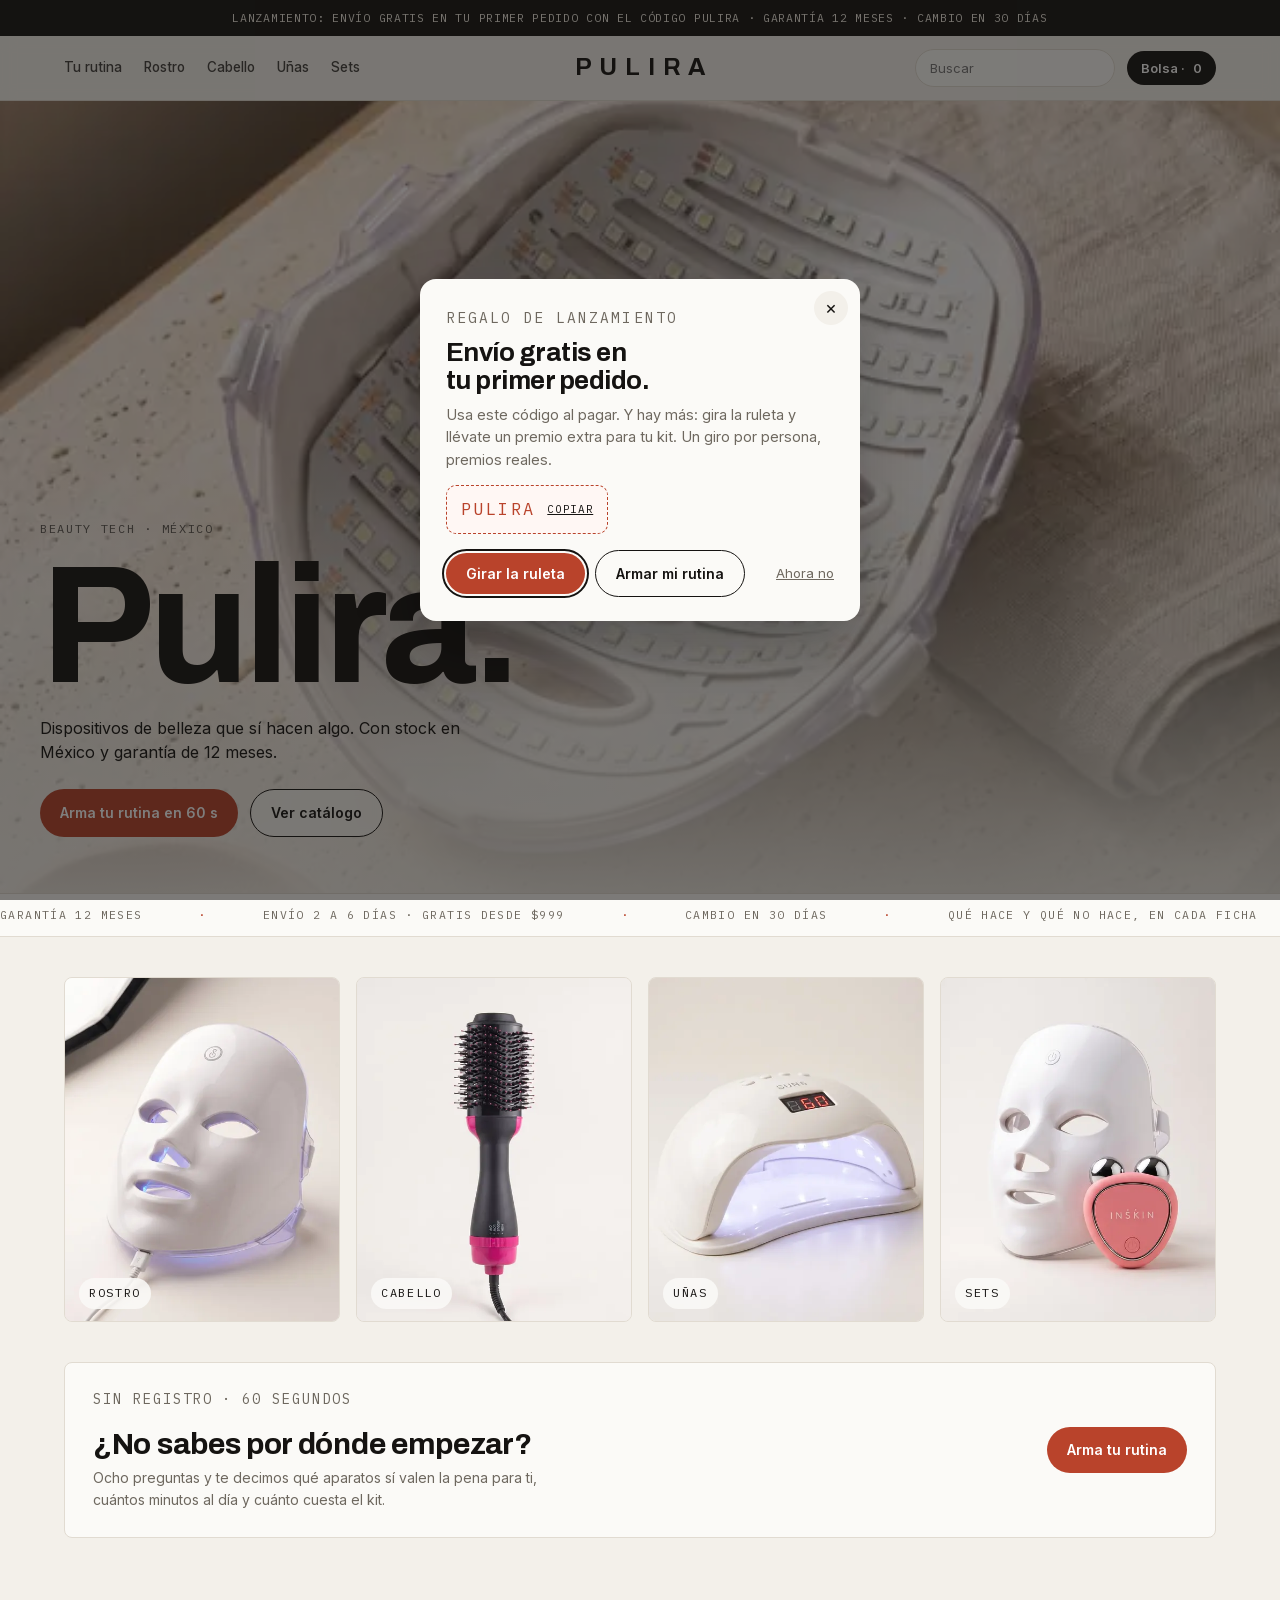
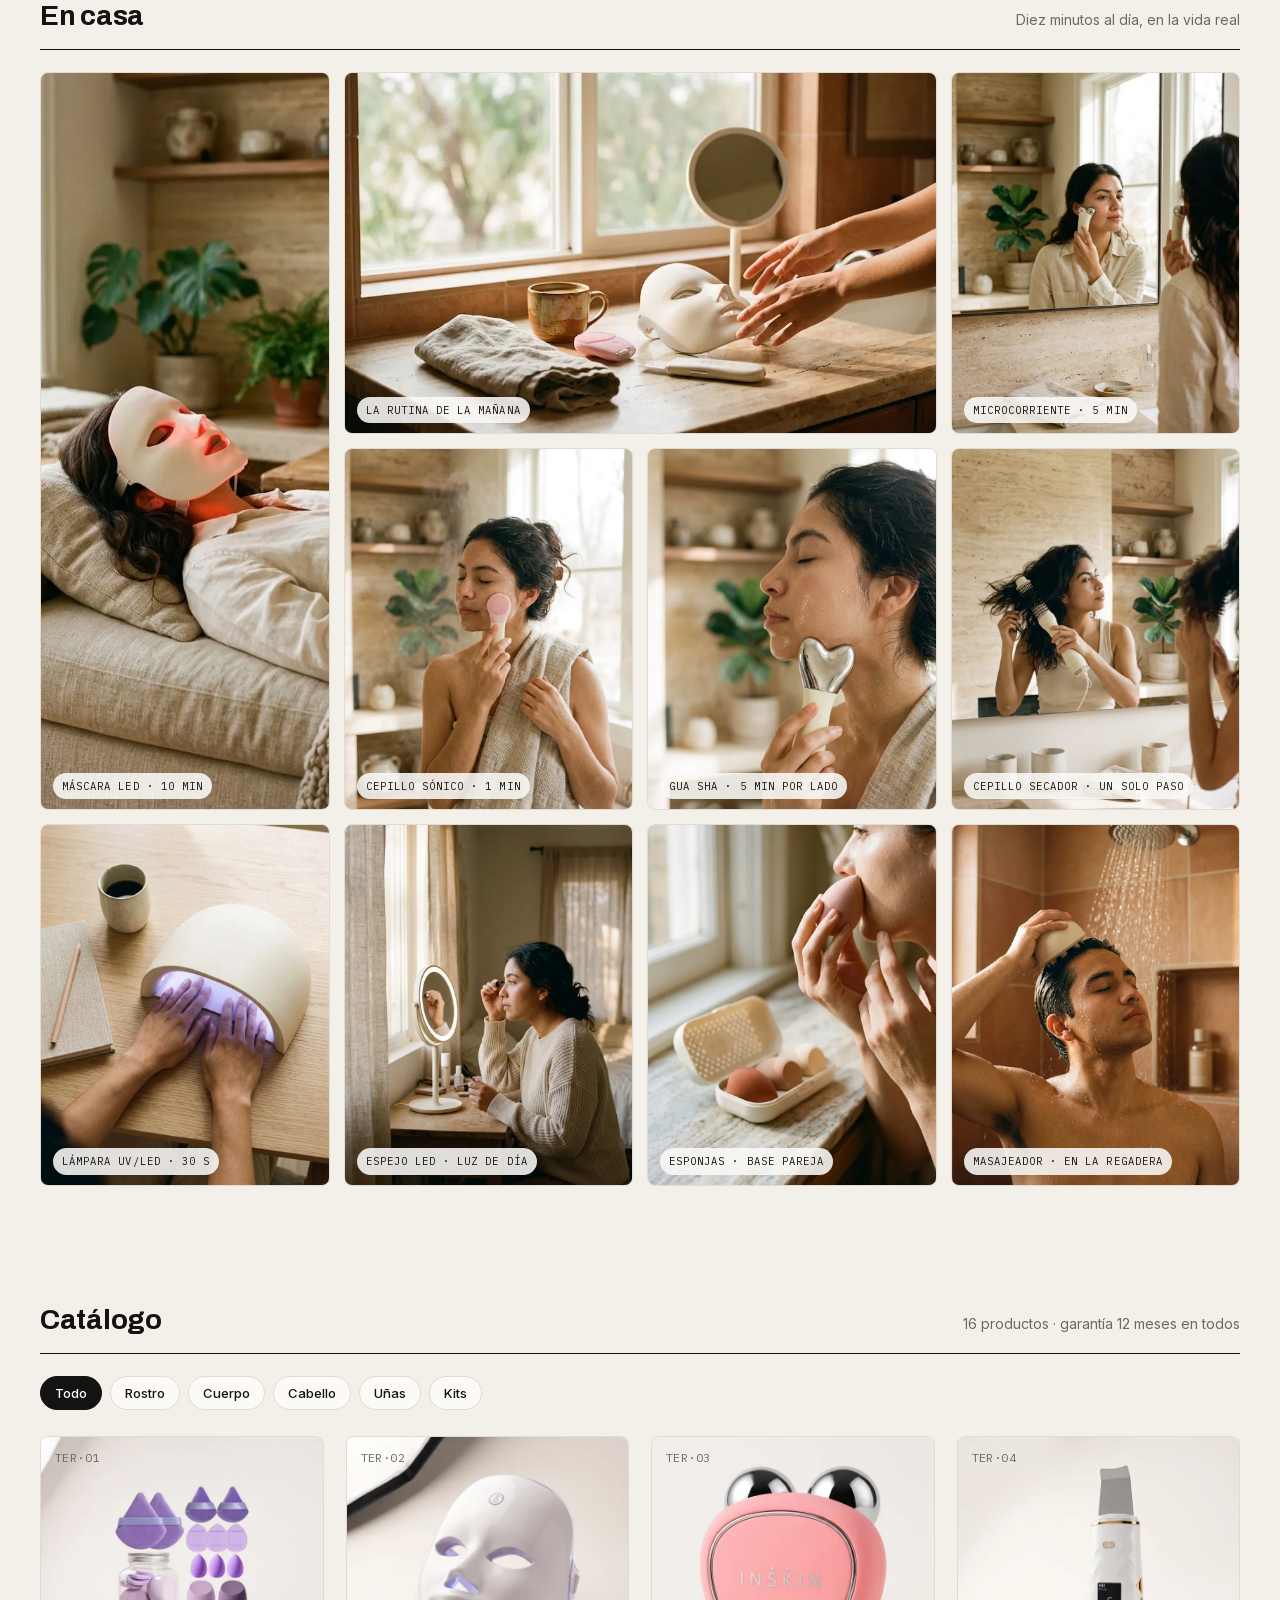
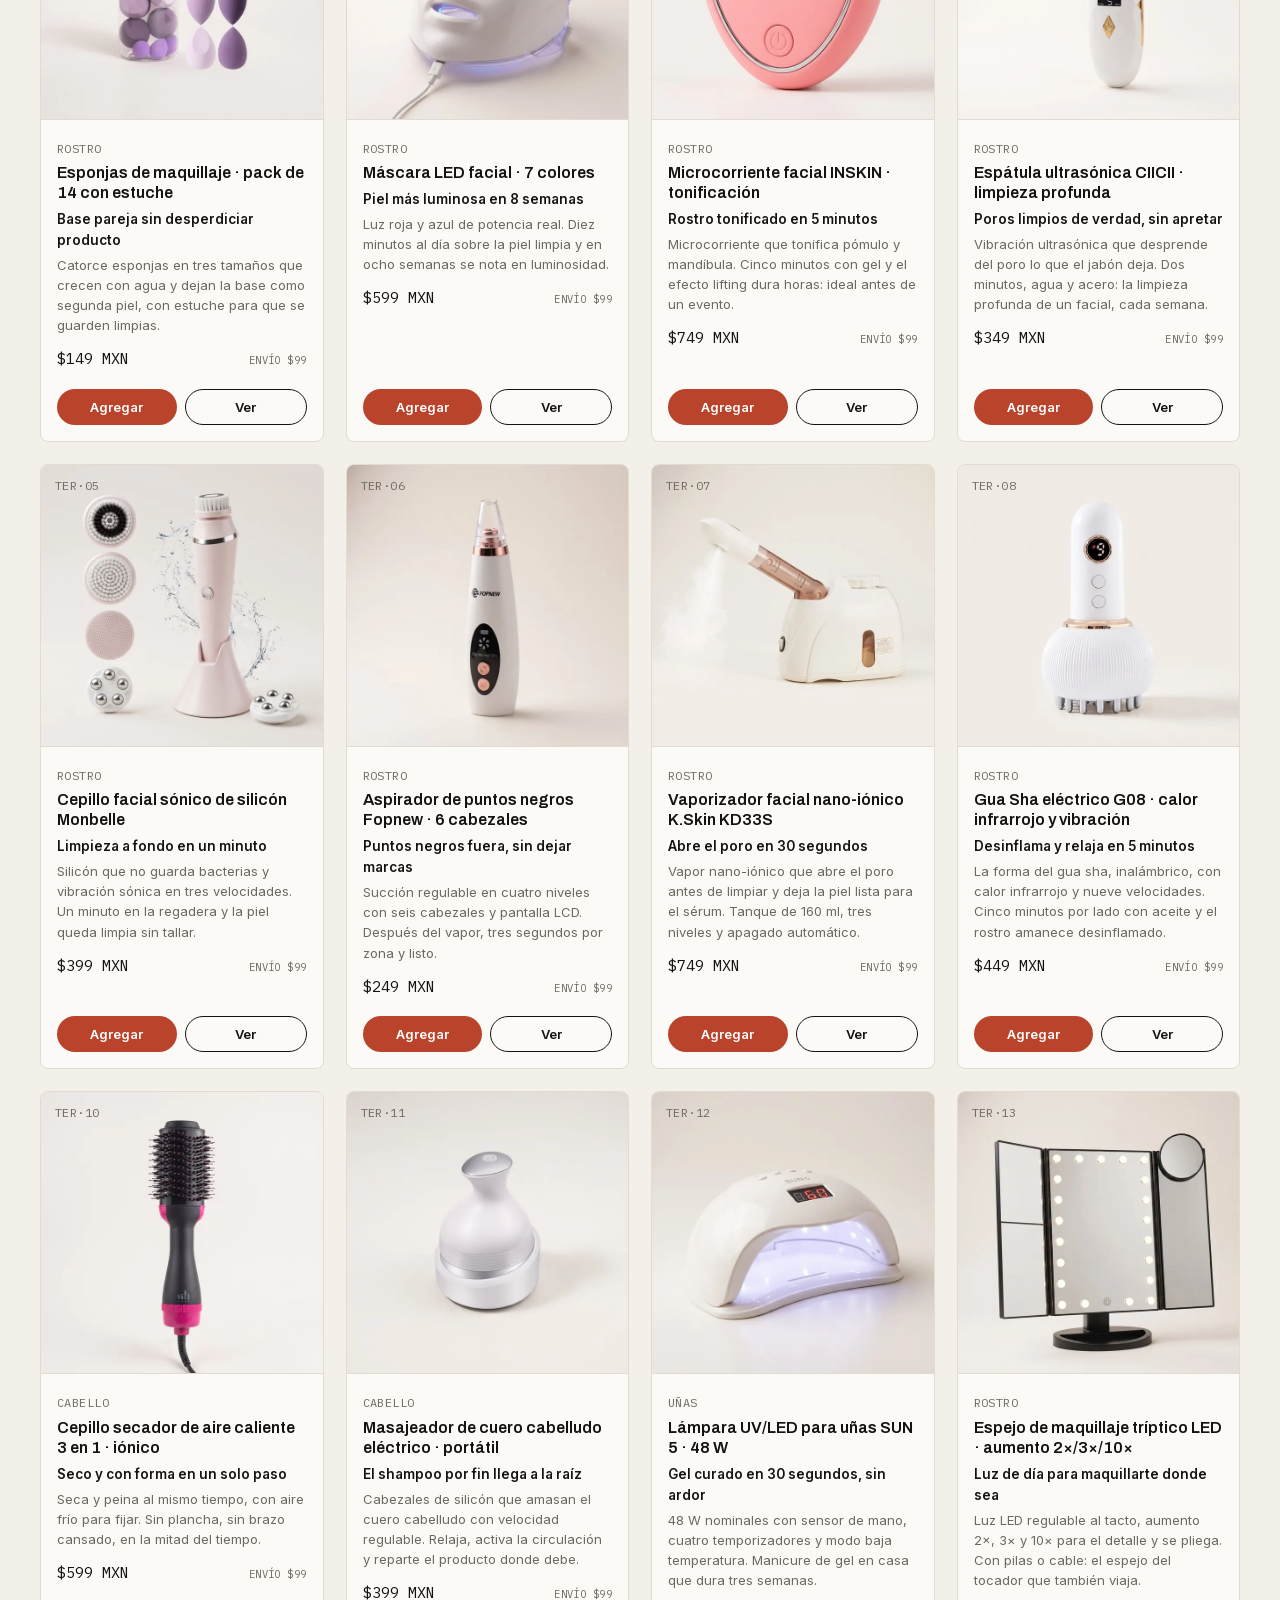
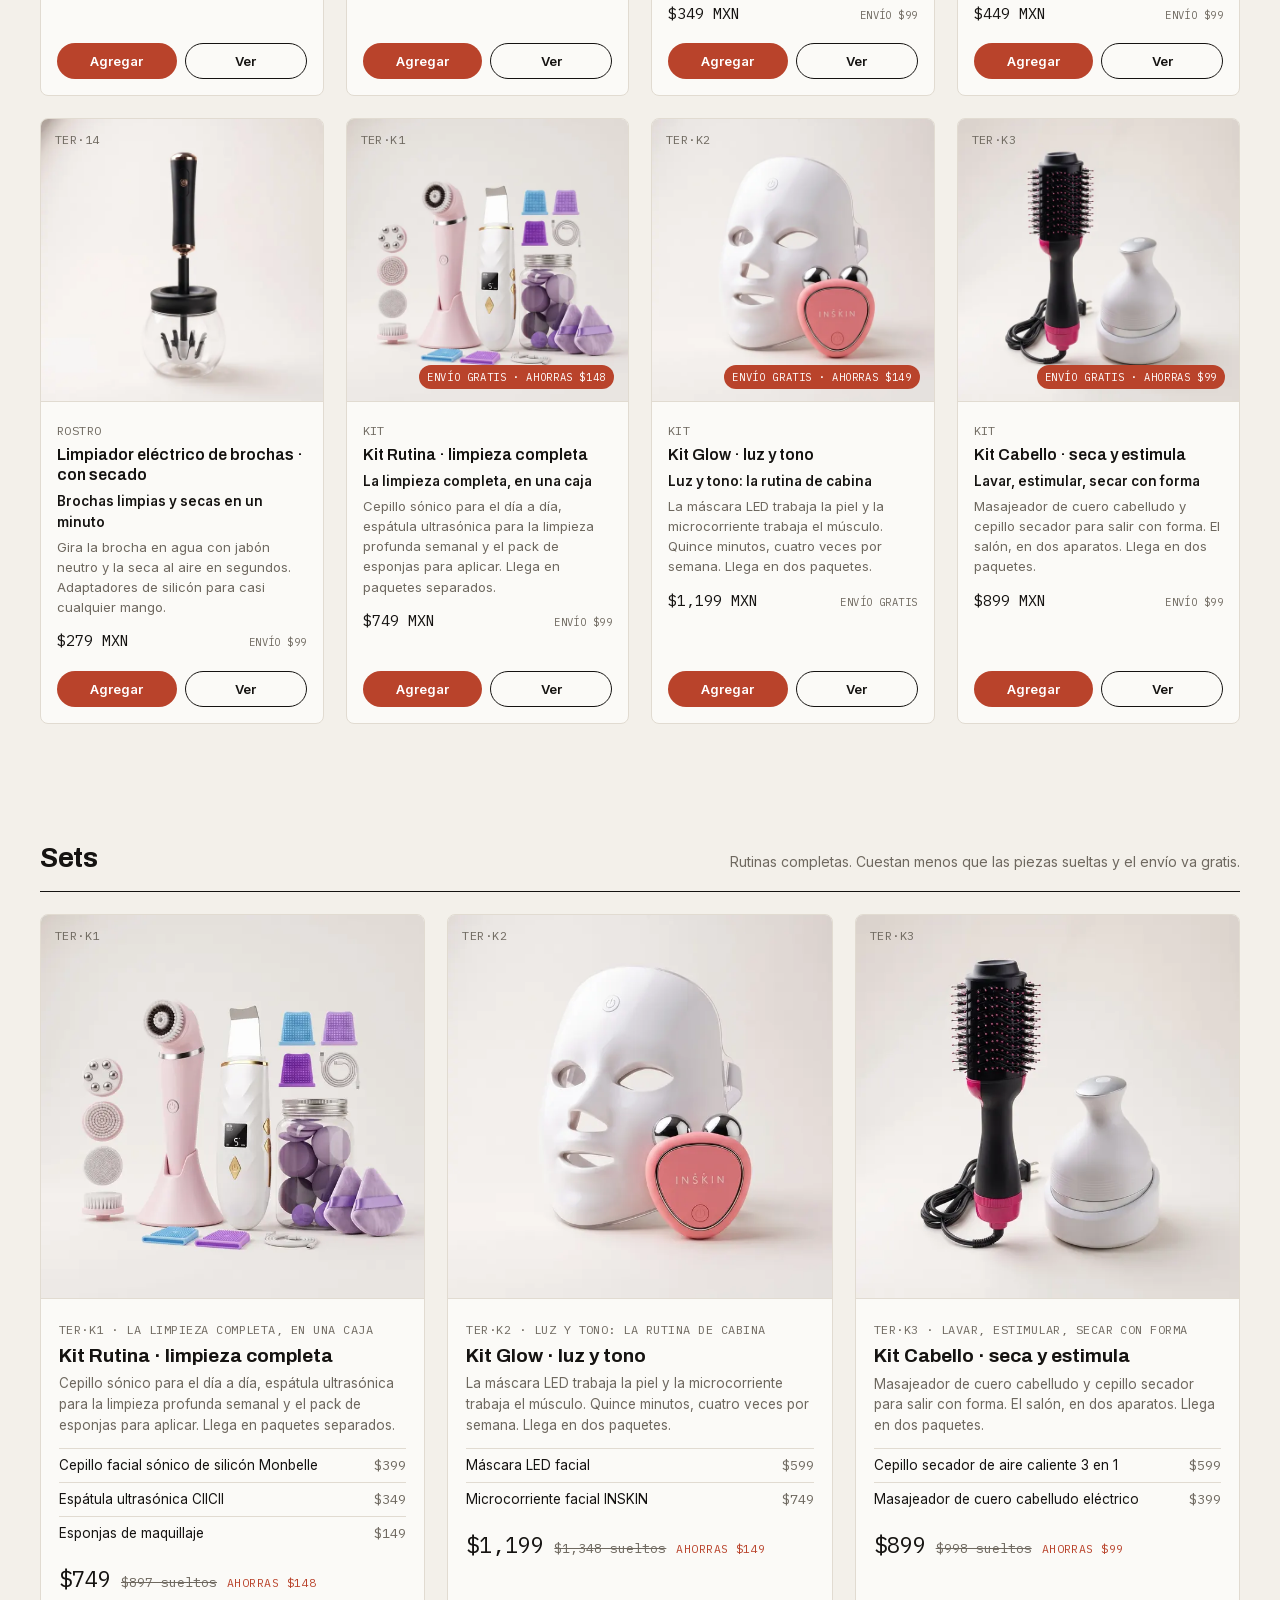
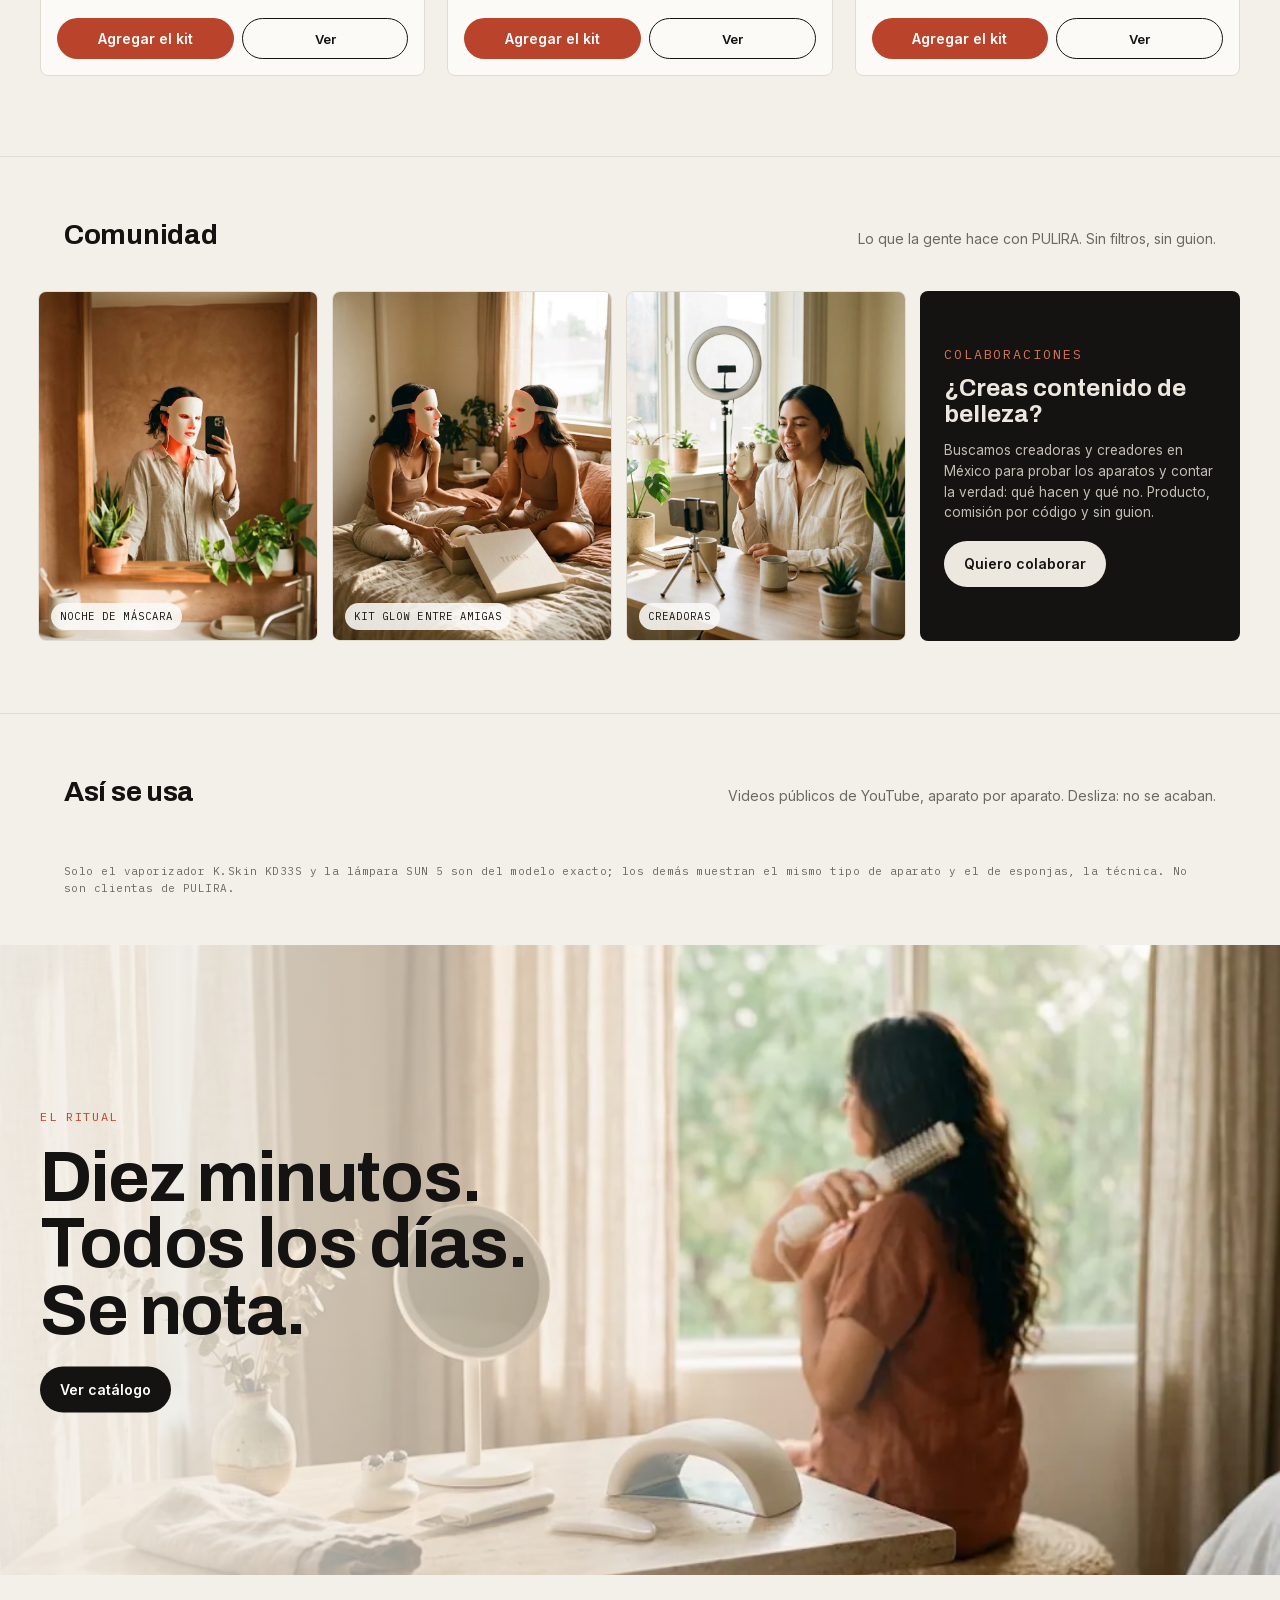
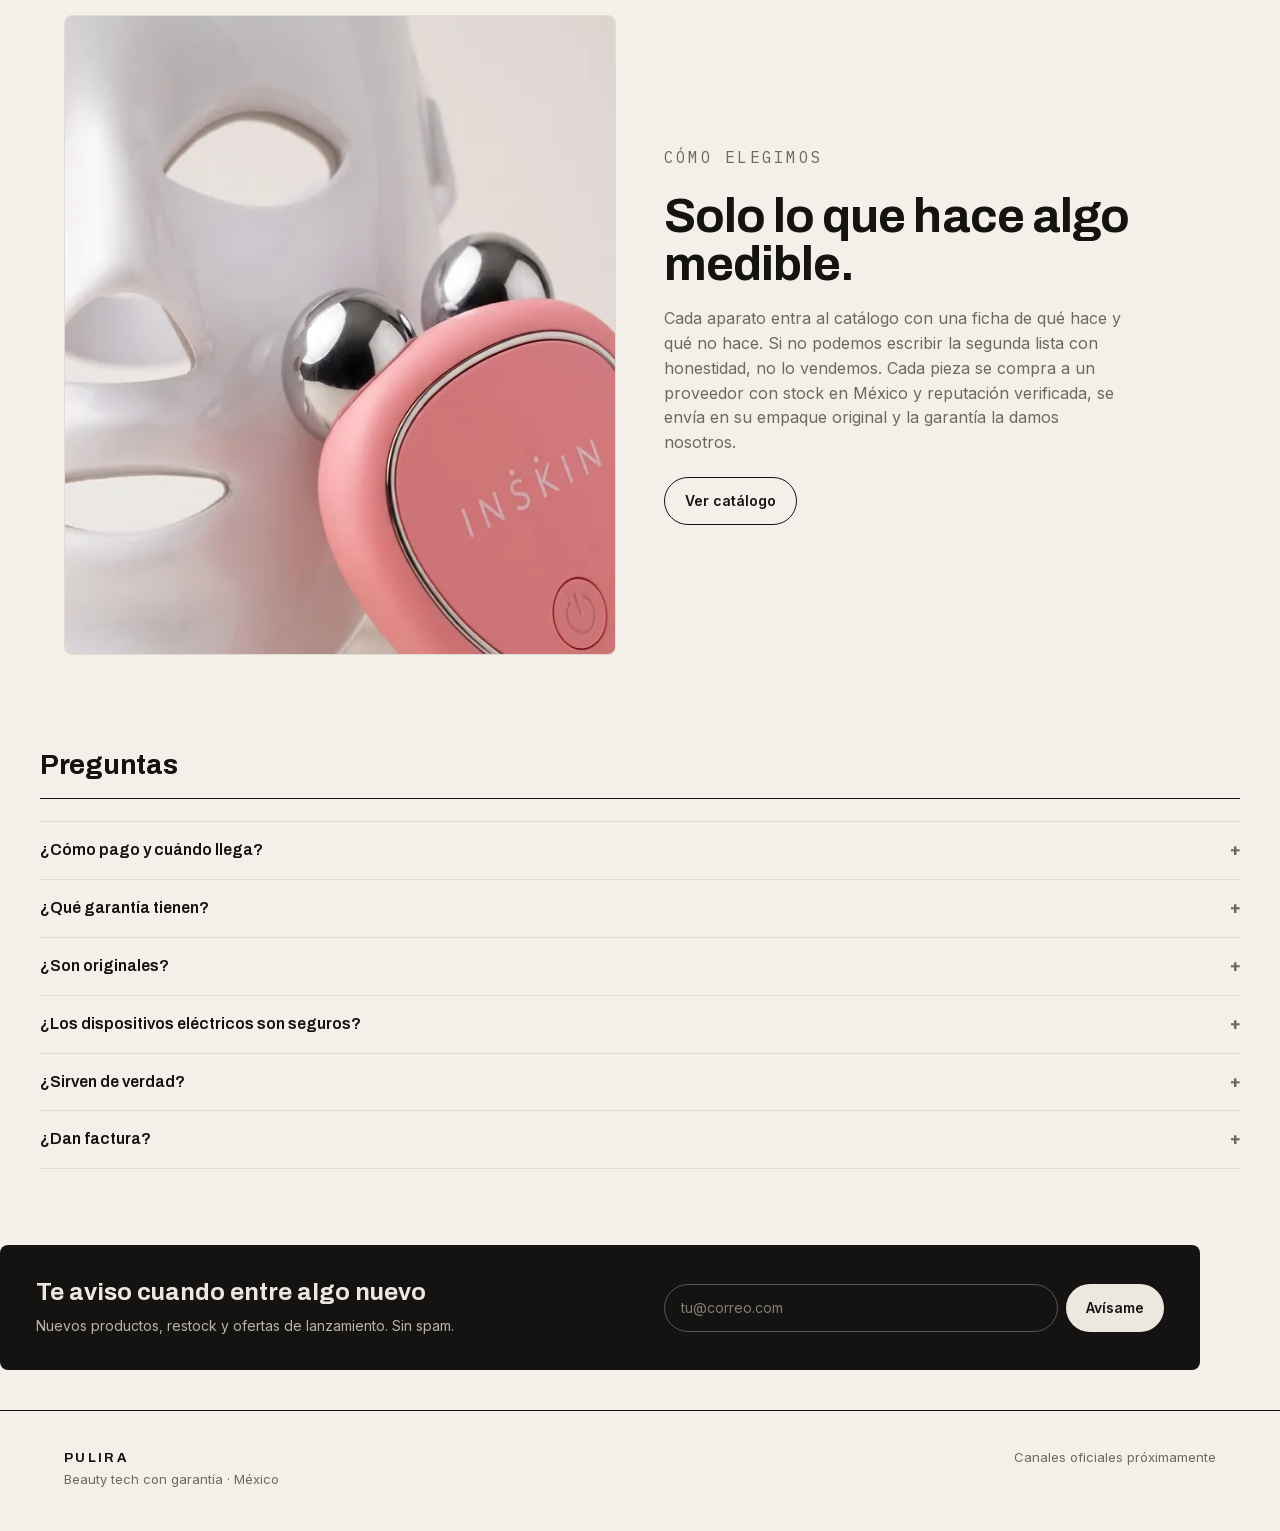
==== commit 2cbe8de0: "PULIRA · actualización 2026-09-13" ====
--- a/index.html
+++ b/index.html
@@ -15,7 +15,7 @@
 <link rel="preload" as="image" type="image/avif" imagesrcset="img/coleccion-1200.avif 1200w, img/coleccion-1800.avif 1800w, img/coleccion-2400.avif 2400w" imagesizes="100vw" media="(min-width: 800px)">
 <link rel="preload" as="font" type="font/woff2" crossorigin href="css/fonts/archivo-700.woff2">
 <link rel="preload" as="font" type="font/woff2" crossorigin href="css/fonts/inter-400.woff2">
-<style>@font-face{font-family:'Archivo';font-style:normal;font-weight:500;font-display:swap;src:url(css/fonts/archivo-500.woff2) format('woff2');unicode-range:U+0000-00FF, U+0131, U+0152-0153, U+02BB-02BC, U+02C6, U+02DA, U+02DC, U+0304, U+0308, U+0329, U+2000-206F, U+20AC, U+2122, U+2191, U+2193, U+2212, U+2215, U+FEFF, U+FFFD}@font-face{font-family:'Archivo';font-style:normal;font-weight:600;font-display:swap;src:url(css/fonts/archivo-600.woff2) format('woff2');unicode-range:U+0000-00FF, U+0131, U+0152-0153, U+02BB-02BC, U+02C6, U+02DA, U+02DC, U+0304, U+0308, U+0329, U+2000-206F, U+20AC, U+2122, U+2191, U+2193, U+2212, U+2215, U+FEFF, U+FFFD}@font-face{font-family:'Archivo';font-style:normal;font-weight:700;font-display:swap;src:url(css/fonts/archivo-700.woff2) format('woff2');unicode-range:U+0000-00FF, U+0131, U+0152-0153, U+02BB-02BC, U+02C6, U+02DA, U+02DC, U+0304, U+0308, U+0329, U+2000-206F, U+20AC, U+2122, U+2191, U+2193, U+2212, U+2215, U+FEFF, U+FFFD}@font-face{font-family:'IBM Plex Mono';font-style:normal;font-weight:400;font-display:optional;src:url(css/fonts/ibm-plex-mono-400.woff2) format('woff2');unicode-range:U+0000-00FF, U+0131, U+0152-0153, U+02BB-02BC, U+02C6, U+02DA, U+02DC, U+0304, U+0308, U+0329, U+2000-206F, U+20AC, U+2122, U+2191, U+2193, U+2212, U+2215, U+FEFF, U+FFFD}@font-face{font-family:'IBM Plex Mono';font-style:normal;font-weight:500;font-display:optional;src:url(css/fonts/ibm-plex-mono-500.woff2) format('woff2');unicode-range:U+0000-00FF, U+0131, U+0152-0153, U+02BB-02BC, U+02C6, U+02DA, U+02DC, U+0304, U+0308, U+0329, U+2000-206F, U+20AC, U+2122, U+2191, U+2193, U+2212, U+2215, U+FEFF, U+FFFD}@font-face{font-family:'Inter';font-style:normal;font-weight:400;font-display:optional;src:url(css/fonts/inter-400.woff2) format('woff2');unicode-range:U+0000-00FF, U+0131, U+0152-0153, U+02BB-02BC, U+02C6, U+02DA, U+02DC, U+0304, U+0308, U+0329, U+2000-206F, U+20AC, U+2122, U+2191, U+2193, U+2212, U+2215, U+FEFF, U+FFFD}@font-face{font-family:'Inter';font-style:normal;font-weight:500;font-display:optional;src:url(css/fonts/inter-500.woff2) format('woff2');unicode-range:U+0000-00FF, U+0131, U+0152-0153, U+02BB-02BC, U+02C6, U+02DA, U+02DC, U+0304, U+0308, U+0329, U+2000-206F, U+20AC, U+2122, U+2191, U+2193, U+2212, U+2215, U+FEFF, U+FFFD}@font-face{font-family:'Inter';font-style:normal;font-weight:600;font-display:optional;src:url(css/fonts/inter-600.woff2) format('woff2');unicode-range:U+0000-00FF, U+0131, U+0152-0153, U+02BB-02BC, U+02C6, U+02DA, U+02DC, U+0304, U+0308, U+0329, U+2000-206F, U+20AC, U+2122, U+2191, U+2193, U+2212, U+2215, U+FEFF, U+FFFD}:root{--hueso:#F3F0EA;--papel:#FBFAF7;--tinta:#151311;--gris:#6E685F;--linea:#E1DBD1;--acento:#B9432B;--acento-2:#9A3622;--verde:#2F6B4F;--display:"Archivo",system-ui,sans-serif;--sans:"Inter",system-ui,sans-serif;--mono:"IBM Plex Mono",ui-monospace,SFMono-Regular,monospace}*{margin:0;padding:0;box-sizing:border-box}html{scroll-behavior:smooth;overflow-x:hidden}body{font-family:var(--sans);color:var(--tinta);background:var(--hueso);font-size:15px;line-height:1.55;-webkit-font-smoothing:antialiased}a{color:inherit;text-decoration:none}button{font-family:inherit;cursor:pointer;border:0;background:none;color:inherit}img,svg{display:block;max-width:100%}.wrap{max-width:1200px;margin:0 auto;padding:0 24px}.mono{font-family:var(--mono);font-size:12px;letter-spacing:.04em;text-transform:uppercase;color:var(--gris)}a:focus-visible,button:focus-visible,input:focus-visible,select:focus-visible{outline:2px solid var(--tinta);outline-offset:2px}.topbar{background:var(--tinta);color:#EDE8DF;font-family:var(--mono);font-size:11.5px;letter-spacing:.06em;text-transform:uppercase;text-align:center;padding:9px 16px}.hdr{position:sticky;top:0;z-index:20;background:rgba(243,240,234,.92);backdrop-filter:blur(8px);border-bottom:1px solid var(--linea)}.hdr .wrap{display:flex;align-items:center;gap:28px;height:64px}.logo{font-family:var(--display);font-weight:700;font-size:22px;letter-spacing:.18em}.logo small{font-family:var(--mono);font-weight:400;font-size:11px;letter-spacing:.08em;color:var(--gris);margin-left:10px;text-transform:uppercase}.hdr nav{display:flex;gap:22px;font-size:13.5px;font-weight:500}.hdr nav a{opacity:.8}.hdr nav a:hover{opacity:1}.hdr-acc{margin-left:auto;display:flex;align-items:center;gap:12px}.buscar{border:1px solid var(--linea);background:var(--papel);border-radius:999px;padding:8px 14px;font:inherit;font-size:13px;width:200px;color:var(--tinta)}.btn{display:inline-flex;align-items:center;justify-content:center;gap:8px;background:var(--tinta);color:#fff;padding:12px 20px;border-radius:999px;font-weight:600;font-size:14px;transition:background .15s,color .15s;white-space:nowrap}.btn:hover{background:var(--acento);color:#fff}.btn.linea{background:transparent;color:var(--tinta);border:1px solid var(--tinta)}.btn.linea:hover{background:var(--tinta);color:#fff}.btn.acento{background:var(--acento)}.btn.acento:hover{background:var(--acento-2)}.btn.chico{padding:9px 14px;font-size:13px}.hero{display:grid;grid-template-columns:1.1fr .9fr;gap:40px;align-items:center;padding:72px 0 56px}.eyebrow{font-family:var(--mono);font-size:12px;letter-spacing:.14em;text-transform:uppercase;color:var(--acento);margin-bottom:18px}.hero h1{font-family:var(--display);font-weight:700;font-size:clamp(44px,7vw,92px);line-height:.95;letter-spacing:-.02em}.lead{font-size:17px;color:var(--gris);max-width:480px;margin:22px 0 28px}.cta{display:flex;gap:12px;flex-wrap:wrap}.hero-tile{background:var(--papel);border:1px solid var(--linea);border-radius:8px;aspect-ratio:1/1;display:flex;flex-direction:column;justify-content:space-between;padding:22px;cursor:pointer}.hero-tile svg{width:58%;margin:auto;stroke:var(--tinta);fill:none;stroke-width:1.4;stroke-linecap:round;stroke-linejoin:round}.hero-tile .pie{display:flex;justify-content:space-between;font-family:var(--mono);font-size:12px;color:var(--gris);text-transform:uppercase;letter-spacing:.06em}.chips{display:flex;gap:8px;flex-wrap:wrap;margin:8px 0 26px}.chip{border:1px solid var(--linea);background:var(--papel);padding:8px 14px;border-radius:999px;font-size:13px;font-weight:500}.chip.on{background:var(--tinta);color:#fff;border-color:var(--tinta)}.grid{display:grid;grid-template-columns:repeat(auto-fill,minmax(250px,1fr));gap:22px}.card{background:var(--papel);border:1px solid var(--linea);border-radius:8px;overflow:hidden;display:flex;flex-direction:column;transition:border-color .2s}.card:hover{border-color:var(--tinta)}.tile{aspect-ratio:1/1;background:#F7F4EE;display:flex;align-items:center;justify-content:center;border-bottom:1px solid var(--linea);position:relative;cursor:pointer}.tile svg{width:52%;stroke:var(--tinta);fill:none;stroke-width:1.6;stroke-linecap:round;stroke-linejoin:round}.tile img{width:100%;height:100%;object-fit:cover}.tile .cod{position:absolute;top:12px;left:14px}.card-info{padding:16px 16px 6px;flex:1}.card-info h3{font-family:var(--display);font-weight:600;font-size:16px;line-height:1.25;margin:4px 0 6px}.card-info p{font-size:13px;color:var(--gris)}.precio{font-family:var(--mono);font-size:15px;margin-top:12px;color:var(--tinta)}.card-acc{display:flex;gap:8px;padding:12px 16px 16px}.card-acc .btn{flex:1}.vacio{text-align:center;color:var(--gris);padding:60px 0;font-size:14px;grid-column:1/-1}.sec{padding:56px 0}.sec-h{display:flex;align-items:baseline;justify-content:space-between;gap:20px;margin-bottom:22px;border-bottom:1px solid var(--tinta);padding-bottom:12px}.sec-h h2{font-family:var(--display);font-weight:700;font-size:28px;letter-spacing:-.01em}.sec-h p{color:var(--gris);font-size:14px}.reglas{display:grid;grid-template-columns:repeat(3,1fr);gap:22px}.regla{background:var(--papel);border:1px solid var(--linea);border-radius:8px;padding:22px}.regla b{font-family:var(--display);font-size:17px;display:block;margin:10px 0 8px}.regla p{font-size:14px;color:var(--gris)}.faq details{border-top:1px solid var(--linea);padding:16px 0}.faq details:last-child{border-bottom:1px solid var(--linea)}.faq summary{cursor:pointer;font-weight:600;font-family:var(--display);font-size:16px;list-style:none;display:flex;justify-content:space-between}.faq summary::-webkit-details-marker{display:none}.faq summary::after{content:"+";font-family:var(--mono);color:var(--gris)}.faq details[open] summary::after{content:"–"}.faq details p{margin-top:10px;color:var(--gris);font-size:14px;max-width:720px}footer{border-top:1px solid var(--tinta);margin-top:40px;padding:36px 0 48px;font-size:13px;color:var(--gris)}footer .wrap{display:flex;justify-content:space-between;gap:20px;flex-wrap:wrap}footer a:hover{color:var(--tinta)}footer .canales{display:flex;gap:14px;flex-wrap:wrap}.modal{position:fixed;inset:0;background:rgba(21,19,17,.55);display:none;z-index:40;padding:24px;overflow:auto}.modal.on{display:flex;align-items:flex-start;justify-content:center}.modal-box{background:var(--papel);border-radius:8px;max-width:960px;width:100%;display:grid;grid-template-columns:1fr 1fr;overflow:hidden;position:relative;margin:auto}.modal-box .tile{aspect-ratio:auto;border-bottom:0;border-right:1px solid var(--linea);min-height:420px;cursor:default}.modal-txt{padding:30px 30px 26px}.modal-txt h2{font-family:var(--display);font-weight:700;font-size:26px;line-height:1.1;margin:6px 0 10px}.modal-txt .precio{font-size:20px;margin:0 0 14px}.modal-txt>p{font-size:14.5px;color:var(--gris)}.modal-txt h4{font-family:var(--mono);font-size:11.5px;letter-spacing:.1em;text-transform:uppercase;color:var(--gris);margin:18px 0 8px}.modal-txt ul{padding-left:18px;font-size:14px}.modal-txt li{margin:4px 0}.specs{width:100%;border-collapse:collapse;font-size:13.5px}.specs td{padding:7px 0;border-top:1px solid var(--linea);vertical-align:top}.specs td:first-child{color:var(--gris);width:38%}.modal-txt .cta{margin-top:22px}.cerrar{position:absolute;top:14px;right:14px;width:36px;height:36px;border-radius:50%;background:var(--hueso);font-size:18px;line-height:1}.nota{font-size:12.5px;color:var(--gris);margin-top:10px}.velo{position:fixed;inset:0;background:rgba(21,19,17,.35);z-index:45;display:none}.velo.on{display:block}.drawer{position:fixed;top:0;right:0;height:100%;width:min(420px,100%);background:var(--papel);border-left:1px solid var(--linea);z-index:50;transform:translateX(100%);visibility:hidden;transition:transform .25s,visibility 0s .25s;display:flex;flex-direction:column}.drawer.on{transform:none;visibility:visible;transition:transform .25s}.drawer-h{display:flex;justify-content:space-between;align-items:center;padding:20px 22px;border-bottom:1px solid var(--linea)}.drawer-h b{font-family:var(--display);font-size:18px}.drawer-items{flex:1;overflow:auto;padding:10px 22px}.item{display:grid;grid-template-columns:1fr auto;gap:8px 14px;padding:14px 0;border-bottom:1px solid var(--linea);font-size:14px;align-items:center}.item b{font-family:var(--display);font-weight:600;display:block;font-size:14px}.item .sub{font-family:var(--mono);font-size:12px;color:var(--gris)}.item .qty{display:flex;align-items:center;gap:8px;font-family:var(--mono);font-size:13px}.item .qty button{width:26px;height:26px;border:1px solid var(--linea);border-radius:50%;line-height:1}.item .qty button:hover{border-color:var(--tinta)}.drawer-f{padding:18px 22px 22px;border-top:1px solid var(--linea)}.linea-total{display:flex;justify-content:space-between;font-size:14px;padding:4px 0;color:var(--gris)}.linea-total.total{color:var(--tinta);font-weight:600;font-size:16px;border-top:1px solid var(--linea);margin-top:8px;padding-top:10px}.drawer-f .btn{width:100%;margin-top:14px}.drawer-f .nota{text-align:center}.motor-h{padding:44px 0 26px}.motor-h h1{font-family:var(--display);font-weight:700;font-size:clamp(34px,5vw,56px);letter-spacing:-.02em;line-height:1}.motor-h p{color:var(--gris);max-width:760px;margin-top:14px}.globales{background:var(--papel);border:1px solid var(--linea);border-radius:8px;padding:18px 20px;display:grid;grid-template-columns:repeat(auto-fill,minmax(150px,1fr));gap:12px 16px}.campo{display:flex;flex-direction:column;gap:5px}.campo label{font-family:var(--mono);font-size:10.5px;letter-spacing:.08em;text-transform:uppercase;color:var(--gris)}.campo input,.campo select{border:1px solid var(--linea);border-radius:4px;padding:7px 9px;font:inherit;font-family:var(--mono);font-size:13px;background:#fff;color:var(--tinta);width:100%}.toggles{grid-column:1/-1;display:flex;gap:18px;flex-wrap:wrap;align-items:center;font-size:13px;padding-top:12px;border-top:1px solid var(--linea)}.toggles label{display:flex;align-items:center;gap:6px;cursor:pointer}.toggles input{accent-color:var(--tinta)}.acciones{margin-left:auto;display:flex;gap:8px}.esquema{display:grid;grid-template-columns:1fr 1fr;gap:22px}.tarjeta{background:var(--papel);border:1px solid var(--linea);border-radius:8px;padding:22px}.tarjeta.negra{background:var(--tinta);color:#EDE8DF;border-color:var(--tinta)}.tarjeta h3{font-family:var(--display);font-size:18px;margin-bottom:6px}.tarjeta .sub{font-size:13px;opacity:.7;margin-bottom:14px}.linea-e{display:flex;justify-content:space-between;gap:16px;padding:9px 0;border-top:1px solid rgba(128,128,128,.25);font-size:14px}.linea-e span:first-child{opacity:.78}.linea-e b{font-family:var(--mono);font-weight:500;white-space:nowrap}.linea-e.grande b{font-size:20px}.linea-e.grande{padding:14px 0}.mal{color:var(--acento)} .bien{color:var(--verde)}.tarjeta.negra .mal{color:#FF8A6B}.tarjeta.negra .bien{color:#8FD3AE}.selector{display:flex;align-items:center;gap:10px;font-size:13px;min-width:0;max-width:100%}.selector select{border:1px solid var(--linea);border-radius:4px;padding:7px 9px;font:inherit;font-size:13px;background:#fff;color:var(--tinta);min-width:0;max-width:100%;text-overflow:ellipsis}.tabla-wrap{overflow-x:auto;background:var(--papel);border:1px solid var(--linea);border-radius:8px}table.motor{width:100%;border-collapse:collapse;font-size:12.5px;min-width:1100px}table.motor th{font-family:var(--mono);font-size:10px;letter-spacing:.05em;text-transform:uppercase;color:var(--gris);text-align:right;padding:12px 6px;border-bottom:1px solid var(--tinta);white-space:nowrap;font-weight:500;vertical-align:bottom}table.motor th:first-child,table.motor td:first-child{text-align:left}table.motor td{padding:8px 6px;border-bottom:1px solid var(--linea);text-align:right;font-family:var(--mono);white-space:nowrap;vertical-align:middle}table.motor td.n{font-family:var(--sans);white-space:normal;min-width:200px;max-width:240px}table.motor td.n small{display:block;color:var(--gris);font-size:11.5px}table.motor td.n .tag{display:inline-block;font-family:var(--mono);font-size:10px;letter-spacing:.06em;text-transform:uppercase;border:1px solid var(--linea);border-radius:3px;padding:1px 5px;margin:4px 4px 0 0;color:var(--gris)}table.motor td.n .tag.rojo{border-color:var(--acento);color:var(--acento)}table.motor input{width:64px;border:1px solid var(--linea);border-radius:4px;padding:4px 6px;font:inherit;font-family:var(--mono);font-size:12.5px;text-align:right;background:#fff;color:var(--tinta)}table.motor input.fijo{border-color:var(--tinta)}table.motor input::placeholder{color:#B7B0A5}table.motor tr.top td{background:#F7F4EE}table.motor tr.fuera td{opacity:.45}table.motor tfoot td{font-weight:600;border-top:1px solid var(--tinta);border-bottom:0}.kpis{display:grid;grid-template-columns:repeat(3,1fr);gap:18px;margin-bottom:22px}.kpi{background:var(--papel);border:1px solid var(--linea);border-radius:8px;padding:18px 20px}.kpi h4{font-family:var(--mono);font-size:11px;letter-spacing:.08em;text-transform:uppercase;color:var(--gris);margin-bottom:6px}.kpi .big{font-family:var(--display);font-size:30px;font-weight:700;letter-spacing:-.01em;line-height:1.1}.kpi p{font-size:12.5px;color:var(--gris);margin-top:6px}.kpi .fila{display:flex;justify-content:space-between;font-size:12.5px;padding:4px 0;border-top:1px solid var(--linea);margin-top:6px}.kpi .fila b{font-family:var(--mono);font-weight:500}.kpi.gana{border-color:var(--tinta);box-shadow:inset 0 0 0 1px var(--tinta)}.chart{background:var(--papel);border:1px solid var(--linea);border-radius:8px;padding:16px;margin-bottom:22px}.chart svg{width:100%;height:auto;font-family:var(--mono);font-size:11px}.leyenda{display:flex;gap:18px;font-family:var(--mono);font-size:11.5px;color:var(--gris);margin-top:8px;flex-wrap:wrap}.leyenda i{display:inline-block;width:18px;height:0;border-top:2px solid;vertical-align:middle;margin-right:6px}.reglas-motor{display:grid;grid-template-columns:repeat(2,1fr);gap:18px}.reglas-motor .regla b{margin-top:0}.reglas-motor .regla p+p{margin-top:8px}.riesgos{width:100%;border-collapse:collapse;font-size:13.5px;background:var(--papel);border:1px solid var(--linea);border-radius:8px;overflow:hidden}.riesgos th{text-align:left;font-family:var(--mono);font-size:10.5px;letter-spacing:.06em;text-transform:uppercase;color:var(--gris);padding:12px 14px;border-bottom:1px solid var(--tinta);font-weight:500}.riesgos td{padding:11px 14px;border-bottom:1px solid var(--linea);vertical-align:top}.riesgos td:first-child{font-weight:600;white-space:nowrap}.aviso{font-size:12.5px;color:var(--gris);margin-top:12px}@media(max-width:900px){.hero{grid-template-columns:1fr;padding:44px 0 30px}.hero-tile{max-width:380px}.reglas,.esquema,.kpis,.reglas-motor{grid-template-columns:1fr}.modal-box{grid-template-columns:1fr}.modal-box .tile{min-height:260px;border-right:0;border-bottom:1px solid var(--linea)}.hdr nav{display:none}.hdr .wrap{gap:14px}.logo small{display:none}.buscar{width:110px;min-width:0}.acciones{margin-left:0}}@media(max-width:700px){.sec-h{flex-wrap:wrap}.selector{width:100%}.selector select{flex:1}.riesgos,.riesgos tbody,.riesgos tr,.riesgos td{display:block;width:100%}.riesgos thead{display:none}.riesgos td:first-child{white-space:normal;border-bottom:0;padding-bottom:2px}.riesgos td{border-bottom:0}.riesgos tr{border-bottom:1px solid var(--linea);padding:6px 0}}@media(max-width:400px){.buscar{width:90px}.btn.chico{padding:9px 12px}.wrap{padding:0 18px}}.hero-nota{font-family:var(--mono);font-size:11.5px;letter-spacing:.06em;text-transform:uppercase;color:var(--gris);margin-top:18px}.hero-tile.foto{padding:0;overflow:hidden;position:relative}.hero-tile.foto img{width:100%;height:100%;object-fit:cover;position:absolute;inset:0}.hero-tile.foto .pie{position:absolute;left:18px;right:18px;background:rgba(251,250,247,.9);padding:8px 12px;border-radius:6px;backdrop-filter:blur(4px)}.hero-tile.foto .pie.arriba{top:18px}.hero-tile.foto .pie.abajo{bottom:18px}.confianza{display:grid;grid-template-columns:repeat(4,1fr);border:1px solid var(--linea);border-radius:8px;background:var(--papel);overflow:hidden;margin-top:8px}.confianza div{padding:16px 18px;border-right:1px solid var(--linea)}.confianza div:last-child{border-right:0}.confianza b{display:block;font-family:var(--display);font-size:15px}.confianza span{font-size:12.5px;color:var(--gris)}.picks{display:grid;grid-template-columns:repeat(3,1fr);gap:22px}.pick{background:var(--papel);border:1px solid var(--linea);border-radius:8px;overflow:hidden;display:flex;flex-direction:column}.pick .tile{aspect-ratio:4/3}.pick-info{padding:18px 18px 16px;flex:1;display:flex;flex-direction:column}.pick-info .mono{margin-bottom:6px}.pick-info h3{font-family:var(--display);font-size:19px;line-height:1.2;margin-bottom:6px}.pick-info p{font-size:13.5px;color:var(--gris);flex:1}.pick-info .fila{display:flex;justify-content:space-between;align-items:center;margin-top:14px;gap:10px}.card .beneficio{font-weight:600;font-size:13.5px;color:var(--tinta);margin:0 0 4px}.card .precio-fila{display:flex;justify-content:space-between;align-items:baseline;gap:8px;margin-top:12px;flex-wrap:wrap}.card .precio-fila .precio{white-space:nowrap;margin-top:0}.card .envio-nota{font-family:var(--mono);font-size:10.5px;letter-spacing:.04em;text-transform:uppercase;color:var(--gris)}.badge-kit{position:absolute;bottom:12px;right:14px;font-family:var(--mono);font-size:10.5px;letter-spacing:.06em;text-transform:uppercase;background:var(--tinta);color:#fff;padding:4px 8px;border-radius:999px}.badge-kit.gratis{background:var(--acento)}.kits{display:grid;grid-template-columns:repeat(3,1fr);gap:22px}.kit{background:var(--papel);border:1px solid var(--linea);border-radius:8px;overflow:hidden;display:flex;flex-direction:column}.kit .tile{aspect-ratio:4/3}.kit-info{padding:18px 18px 16px;flex:1}.kit-info h3{font-family:var(--display);font-size:19px;line-height:1.2;margin:4px 0 6px}.kit-info p{font-size:13.5px;color:var(--gris)}.kit-info ul{list-style:none;margin:12px 0;font-size:13.5px}.kit-info li{padding:6px 0;border-top:1px solid var(--linea);display:flex;justify-content:space-between;gap:10px}.kit-info li span:last-child{font-family:var(--mono);color:var(--gris);white-space:nowrap}.kit-precio{display:flex;align-items:baseline;gap:10px;margin-top:6px}.kit-precio .precio{font-size:22px;margin:0}.kit-precio s{font-family:var(--mono);color:var(--gris);font-size:13px}.kit-precio .ahorro{font-family:var(--mono);font-size:11.5px;color:var(--acento);letter-spacing:.04em;text-transform:uppercase}.kit .card-acc{padding-top:6px}table.compara{width:100%;border-collapse:collapse;font-size:14px;background:var(--papel);min-width:640px}table.compara th{font-family:var(--mono);font-size:11px;letter-spacing:.08em;text-transform:uppercase;color:var(--gris);text-align:left;padding:14px 16px;border-bottom:1px solid var(--tinta);font-weight:500}table.compara td{padding:13px 16px;border-bottom:1px solid var(--linea);vertical-align:top;color:var(--gris)}table.compara td:first-child{color:var(--tinta);font-weight:600;white-space:nowrap}table.compara .pulira{background:#F7F4EE;color:var(--tinta);font-weight:500}table.compara th.pulira{color:var(--acento)}.garantia{display:grid;grid-template-columns:repeat(3,1fr);gap:22px}.news{background:var(--tinta);color:#EDE8DF;border-radius:8px;padding:34px 36px;display:grid;grid-template-columns:1.2fr 1fr;gap:28px;align-items:center;margin:20px 0 10px}.news h2{font-family:var(--display);font-size:24px;line-height:1.15;margin-bottom:8px}.news p{font-size:14px;opacity:.75}.news form{display:flex;gap:8px}.news input{flex:1;border:1px solid rgba(237,232,223,.3);background:transparent;color:#EDE8DF;border-radius:999px;padding:12px 16px;font:inherit;font-size:14px;min-width:0}.news input::placeholder{color:rgba(237,232,223,.5)}.news .btn{background:#EDE8DF;color:var(--tinta)}.news .btn:hover{background:var(--acento);color:#fff}.news .ok{font-family:var(--mono);font-size:12px;letter-spacing:.06em;text-transform:uppercase;color:#8FD3AE}.wa-float{position:fixed;right:22px;bottom:22px;z-index:30;background:#25D366;color:#fff;font-weight:600;font-size:14px;padding:12px 18px;border-radius:999px;box-shadow:0 6px 20px rgba(0,0,0,.18)}.wa-float:hover{background:#1DA851}.modal-txt .para{background:#F7F4EE;border-radius:6px;padding:12px 14px;font-size:13.5px;margin-top:14px}.modal-txt .para b{font-family:var(--mono);font-weight:500;font-size:11px;letter-spacing:.08em;text-transform:uppercase;color:var(--gris);display:block;margin-bottom:4px}.modal-txt .beneficio{font-family:var(--display);font-size:17px;font-weight:600;color:var(--acento);margin:0 0 8px}.sugerencias{padding:0 22px}.sug{border:1px solid var(--linea);border-radius:6px;padding:12px 14px;margin:10px 0;font-size:13px;background:#F7F4EE}.sug b{display:block;font-family:var(--display);font-size:14px;margin-bottom:2px}.sug p{color:var(--gris);margin-bottom:8px}.sug .btn{padding:7px 12px;font-size:12.5px}.codigo{display:flex;gap:8px;margin-bottom:6px}.codigo input{flex:1;border:1px solid var(--linea);border-radius:999px;padding:9px 14px;font:inherit;font-size:13px;min-width:0;text-transform:uppercase}.drawer-f .nota{text-align:left;margin:0 0 8px}@media(max-width:900px){.confianza{grid-template-columns:repeat(2,1fr)}.confianza div:nth-child(2){border-right:0}.confianza div:nth-child(-n+2){border-bottom:1px solid var(--linea)}.picks,.kits,.garantia{grid-template-columns:1fr}.news{grid-template-columns:1fr;padding:26px 22px}}.tile img.alt{position:absolute;inset:0;opacity:0;transition:opacity .25s}.card:hover .tile img.alt,.pick:hover .tile img.alt,.kit:hover .tile img.alt{opacity:1}.galeria{display:flex;flex-direction:column;border-right:1px solid var(--linea)}.galeria .tile{aspect-ratio:1/1;border:0;cursor:default;min-height:0}.galeria .tile.grande img{position:static}.thumbs{display:flex;gap:8px;padding:12px 14px;border-top:1px solid var(--linea);background:var(--papel)}.thumb{flex:1;border:1px solid var(--linea);border-radius:6px;overflow:hidden;background:#F7F4EE;display:flex;flex-direction:column;align-items:center;padding:0;cursor:pointer}.thumb img{width:100%;aspect-ratio:1/1;object-fit:cover;display:block}.thumb span{font-family:var(--mono);font-size:10px;letter-spacing:.06em;text-transform:uppercase;color:var(--gris);padding:5px 0}.thumb.on{border-color:var(--tinta)}.thumb.on span{color:var(--tinta)}.coleccion img{width:100%;border-radius:8px;border:1px solid var(--linea);margin-bottom:22px;display:block}@media(max-width:900px){.galeria{border-right:0;border-bottom:1px solid var(--linea)}.modal-box .galeria .tile{min-height:0}}.hdr .wrap{position:relative;justify-content:space-between}.logo.centro{position:absolute;left:50%;transform:translateX(-50%);font-size:24px;letter-spacing:.32em;padding-left:.32em}.hero-full{position:relative;height:min(88vh,860px);min-height:520px;overflow:hidden;background:#EDE6DC}.hero-full picture,.hero-full img{position:absolute;inset:0;width:100%;height:100%;object-fit:cover;object-position:center}.hero-full .hero-txt{position:absolute;left:0;right:0;bottom:0;padding:0 max(24px,calc((100% - 1200px)/2)) 56px;color:var(--tinta)}.hero-full .eyebrow{color:var(--tinta);opacity:.7}.hero-full h1{font-family:var(--display);font-weight:700;font-size:clamp(72px,13vw,180px);line-height:.85;letter-spacing:-.03em;margin:0 0 18px}.hero-full .lead{margin:0 0 24px;color:var(--tinta);max-width:440px;font-size:16px}.hero-full .cta .btn.linea{background:rgba(251,250,247,.6);backdrop-filter:blur(4px)}.marquee{overflow:hidden;border-top:1px solid var(--linea);border-bottom:1px solid var(--linea);background:var(--papel);font-family:var(--mono);font-size:11.5px;letter-spacing:.12em;text-transform:uppercase;color:var(--gris);padding:12px 0}.marquee-in{display:flex;gap:56px;width:max-content;animation:marquee 40s linear infinite}.marquee-in span{white-space:nowrap}.marquee-in span::after{content:"·";margin-left:56px;color:var(--acento)}@keyframes marquee{from{transform:translateX(0)}to{transform:translateX(-50%)}}.cats{display:grid;grid-template-columns:repeat(4,1fr);gap:16px;padding:40px 24px 0}.cat{position:relative;display:block;aspect-ratio:4/5;border-radius:8px;overflow:hidden;background:#F7F4EE;border:1px solid var(--linea)}.cat img{width:100%;height:100%;object-fit:cover;transition:transform .5s}.cat:hover img{transform:scale(1.04)}.cat span{position:absolute;left:14px;bottom:12px;font-family:var(--mono);font-size:12px;letter-spacing:.14em;text-transform:uppercase;background:rgba(251,250,247,.88);padding:6px 10px;border-radius:999px}.editorial{display:grid;grid-template-columns:1fr 1fr;gap:48px;align-items:center;padding:40px 24px 64px}.ed-img img{width:100%;border-radius:8px;border:1px solid var(--linea)}.ed-txt h2{font-family:var(--display);font-weight:700;font-size:clamp(30px,4vw,48px);line-height:1;letter-spacing:-.02em;margin:10px 0 18px}.ed-txt p{color:var(--gris);font-size:16px;max-width:460px;margin-bottom:22px}.kits .kit .tile{aspect-ratio:1/1}main>.sec.faq{padding-top:24px}@media(max-width:900px){.cats{grid-template-columns:repeat(2,1fr)}.editorial{grid-template-columns:1fr;gap:24px}.hero-full{height:80vh}.hero-full .hero-txt{padding-bottom:36px}.logo.centro{font-size:20px}}@media(max-width:600px){.hdr nav{display:none}.logo.centro{position:static;transform:none;padding-left:0}}.hero-full::after{content:"";position:absolute;left:0;right:0;bottom:0;height:55%;background:linear-gradient(to top,rgba(243,240,234,.92) 0%,rgba(243,240,234,.55) 45%,rgba(243,240,234,0) 100%);pointer-events:none}.hero-full .hero-txt{z-index:1}.mosaico{display:grid;grid-template-columns:repeat(4,1fr);grid-auto-rows:1fr;grid-auto-flow:dense;gap:14px}.mosaico figure{margin:0;position:relative;overflow:hidden;border-radius:8px;background:#F7F4EE;border:1px solid var(--linea);aspect-ratio:4/5}.mosaico figure.ancho{grid-column:span 2;aspect-ratio:auto}.mosaico figure.alto{grid-row:span 2;aspect-ratio:auto}.mosaico img{width:100%;height:100%;object-fit:cover;display:block;transition:transform .6s}.mosaico figure:hover img{transform:scale(1.03)}.mosaico figcaption{position:absolute;left:12px;bottom:10px;font-family:var(--mono);font-size:10.5px;letter-spacing:.1em;text-transform:uppercase;background:rgba(251,250,247,.88);padding:5px 9px;border-radius:999px}.comunidad{padding:56px 0 8px;border-top:1px solid var(--linea);margin-top:24px}.comunidad .sec-h{border-bottom:0;margin-bottom:8px}.carril{display:flex;gap:14px;overflow-x:auto;padding:14px max(24px,calc((100% - 1200px)/2)) 40px;scroll-snap-type:x mandatory;scrollbar-width:none}.carril::-webkit-scrollbar{display:none}.carril figure{flex:0 0 280px;margin:0;position:relative;border-radius:8px;overflow:hidden;background:#F7F4EE;border:1px solid var(--linea);aspect-ratio:4/5;scroll-snap-align:start}.carril img{width:100%;height:100%;object-fit:cover;display:block}.carril figcaption{position:absolute;left:12px;bottom:10px;font-family:var(--mono);font-size:10.5px;letter-spacing:.1em;text-transform:uppercase;background:rgba(251,250,247,.88);padding:5px 9px;border-radius:999px}.colabora{flex:0 0 320px;background:var(--tinta);color:#EDE8DF;border-radius:8px;padding:26px 24px;display:flex;flex-direction:column;justify-content:center;scroll-snap-align:start}.colabora .eyebrow{color:#FF8A6B;margin-bottom:10px}.colabora h3{font-family:var(--display);font-size:24px;line-height:1.1;margin-bottom:12px}.colabora p{font-size:13.5px;opacity:.8;margin-bottom:18px}.colabora .btn{background:#EDE8DF;color:var(--tinta);align-self:flex-start}.colabora .btn:hover{background:var(--acento);color:#fff}.banda{position:relative;height:min(70vh,640px);min-height:380px;overflow:hidden;margin:8px 0 0}.banda img{position:absolute;inset:0;width:100%;height:100%;object-fit:cover;object-position:center}.banda::after{content:"";position:absolute;inset:0;background:linear-gradient(to right,rgba(243,240,234,.9) 0%,rgba(243,240,234,.55) 40%,rgba(243,240,234,0) 75%)}.banda-txt{position:absolute;left:max(24px,calc((100% - 1200px)/2));top:50%;transform:translateY(-50%);z-index:1;max-width:520px}.banda-txt h2{font-family:var(--display);font-weight:700;font-size:clamp(36px,5.5vw,72px);line-height:.95;letter-spacing:-.02em;margin:10px 0 22px}@media(max-width:900px){.mosaico{grid-template-columns:repeat(2,1fr)}.mosaico figure.ancho{grid-column:span 2}.mosaico figure.alto{grid-row:auto;aspect-ratio:4/5}.carril figure{flex-basis:230px}.colabora{flex-basis:280px}.banda{height:60vh}}.rut-banda{display:grid;grid-template-columns:1.2fr auto;gap:20px;align-items:center;background:var(--papel);border:1px solid var(--linea);border-radius:8px;padding:26px 28px;margin:40px auto 0}.rut-banda h2{font-family:var(--display);font-weight:700;font-size:clamp(22px,3vw,30px);letter-spacing:-.01em;line-height:1.1;margin:6px 0 6px}.rut-banda p{color:var(--gris);font-size:14px;max-width:52ch}@media(max-width:600px){.rut-banda{grid-template-columns:1fr;padding:22px 20px}}.tile picture,.cat picture,.mosaico picture,.carril picture,.banda picture,.ed-img picture{display:contents}.pop{position:fixed;inset:0;background:rgba(21,19,17,.55);z-index:60;display:none;align-items:center;justify-content:center;padding:20px}.pop.on{display:flex}.pop-box{background:var(--papel);border-radius:16px;max-width:440px;width:100%;padding:28px 26px 24px;position:relative;box-shadow:0 30px 60px rgba(0,0,0,.25);animation:pop-in .38s cubic-bezier(.2,.9,.3,1.15);max-height:92vh;overflow:auto}@keyframes pop-in{from{transform:translateY(18px) scale(.96);opacity:0}to{transform:none;opacity:1}}.pop-x{position:absolute;top:12px;right:12px;width:34px;height:34px;border-radius:50%;background:var(--hueso);font-size:18px;line-height:1}.pop-box .eyebrow{margin-bottom:10px}.pop-box h2{font-family:var(--display);font-weight:700;font-size:26px;line-height:1.05;letter-spacing:-.02em;margin-bottom:10px;text-wrap:balance;padding-right:30px}.pop-box p{color:var(--gris);font-size:14.5px}.codigo-chip{display:inline-flex;align-items:center;gap:12px;border:1px dashed var(--acento);border-radius:10px;padding:10px 14px;font-family:var(--mono);font-size:17px;letter-spacing:.14em;margin:14px 0 6px;background:#FFF7F4;color:var(--acento)}.codigo-chip button{font-family:var(--mono);font-size:11px;letter-spacing:.06em;text-transform:uppercase;color:var(--tinta);text-decoration:underline;letter-spacing:.06em}.pop-acc{display:flex;gap:10px;flex-wrap:wrap;align-items:center;margin-top:10px}.pop-acc .link{font-size:13px;color:var(--gris);text-decoration:underline;margin-left:auto}.ruleta-wrap{position:relative;width:min(300px,76vw);margin:14px auto 6px;aspect-ratio:1}.ruleta{width:100%;height:100%;display:block;transition:transform 4.4s cubic-bezier(.12,.62,.08,1)}.ruleta text{font-family:var(--mono);font-size:9px;letter-spacing:.04em;text-transform:uppercase;fill:var(--tinta)}.ruleta-pin{position:absolute;top:-6px;left:50%;transform:translateX(-50%);width:0;height:0;border-left:11px solid transparent;border-right:11px solid transparent;border-top:22px solid var(--acento);filter:drop-shadow(0 2px 2px rgba(0,0,0,.25));z-index:2}.ruleta-centro{position:absolute;top:50%;left:50%;transform:translate(-50%,-50%);width:56px;height:56px;border-radius:50%;background:var(--tinta);color:#fff;font-family:var(--display);font-weight:700;font-size:12px;letter-spacing:.1em;display:flex;align-items:center;justify-content:center;cursor:pointer;border:3px solid var(--papel)}.ruleta-nota{font-size:12px;color:var(--gris);text-align:center;margin-top:10px}.premio-bar{position:fixed;left:0;right:0;bottom:0;z-index:35;background:var(--tinta);color:#EDE8DF;display:flex;align-items:center;justify-content:center;gap:14px;padding:10px 16px;font-size:13.5px;flex-wrap:wrap;transform:translateY(100%);transition:transform .3s}.premio-bar.on{transform:none}.premio-bar b{font-family:var(--mono);font-weight:500;letter-spacing:.1em;color:#FF8A6B}.premio-bar .cd{font-family:var(--mono);font-variant-numeric:tabular-nums;font-size:12.5px;opacity:.85}.premio-bar .btn{background:#EDE8DF;color:var(--tinta);padding:8px 14px;font-size:13px}.premio-bar .btn:hover{background:var(--acento);color:#fff}body.con-premio{padding-bottom:58px}body.con-premio .wa-float{bottom:72px}.toast{position:fixed;left:50%;bottom:78px;transform:translate(-50%,20px);background:var(--papel);border:1px solid var(--tinta);border-radius:12px;padding:12px 16px;font-size:13.5px;box-shadow:0 10px 30px rgba(0,0,0,.15);z-index:55;opacity:0;pointer-events:none;transition:opacity .25s,transform .25s;max-width:min(420px,92vw);color:var(--gris)}.toast.on{opacity:1;transform:translate(-50%,0)}.toast b{font-family:var(--display);display:block;font-size:14px;color:var(--tinta)}.confeti{position:fixed;inset:0;pointer-events:none;z-index:70;width:100%;height:100%}.desbloqueo{border:1px solid var(--acento);background:#FFF7F4;border-radius:12px;padding:14px 16px;margin:14px 0;font-size:14px;line-height:1.5}.desbloqueo b{font-family:var(--mono);font-weight:500;font-size:11px;letter-spacing:.08em;text-transform:uppercase;color:var(--acento);display:block;margin-bottom:4px}.embed .hdr,.embed footer,.embed .premio-bar,.embed .wa-float{display:none}.embed .rut{padding:14px 14px 40px;min-height:0}@media(prefers-reduced-motion:reduce){.pop-box{animation:none}.ruleta{transition-duration:.05s}}@media(max-width:600px){.pop-box{padding:24px 20px 20px;border-radius:14px}.pop-box h2{font-size:23px}.premio-bar{font-size:12.5px;gap:8px;padding:9px 12px}}</style>
+<style>@font-face{font-family:'Archivo';font-style:normal;font-weight:500;font-display:swap;src:url(css/fonts/archivo-500.woff2) format('woff2');unicode-range:U+0000-00FF, U+0131, U+0152-0153, U+02BB-02BC, U+02C6, U+02DA, U+02DC, U+0304, U+0308, U+0329, U+2000-206F, U+20AC, U+2122, U+2191, U+2193, U+2212, U+2215, U+FEFF, U+FFFD}@font-face{font-family:'Archivo';font-style:normal;font-weight:600;font-display:swap;src:url(css/fonts/archivo-600.woff2) format('woff2');unicode-range:U+0000-00FF, U+0131, U+0152-0153, U+02BB-02BC, U+02C6, U+02DA, U+02DC, U+0304, U+0308, U+0329, U+2000-206F, U+20AC, U+2122, U+2191, U+2193, U+2212, U+2215, U+FEFF, U+FFFD}@font-face{font-family:'Archivo';font-style:normal;font-weight:700;font-display:swap;src:url(css/fonts/archivo-700.woff2) format('woff2');unicode-range:U+0000-00FF, U+0131, U+0152-0153, U+02BB-02BC, U+02C6, U+02DA, U+02DC, U+0304, U+0308, U+0329, U+2000-206F, U+20AC, U+2122, U+2191, U+2193, U+2212, U+2215, U+FEFF, U+FFFD}@font-face{font-family:'IBM Plex Mono';font-style:normal;font-weight:400;font-display:optional;src:url(css/fonts/ibm-plex-mono-400.woff2) format('woff2');unicode-range:U+0000-00FF, U+0131, U+0152-0153, U+02BB-02BC, U+02C6, U+02DA, U+02DC, U+0304, U+0308, U+0329, U+2000-206F, U+20AC, U+2122, U+2191, U+2193, U+2212, U+2215, U+FEFF, U+FFFD}@font-face{font-family:'IBM Plex Mono';font-style:normal;font-weight:500;font-display:optional;src:url(css/fonts/ibm-plex-mono-500.woff2) format('woff2');unicode-range:U+0000-00FF, U+0131, U+0152-0153, U+02BB-02BC, U+02C6, U+02DA, U+02DC, U+0304, U+0308, U+0329, U+2000-206F, U+20AC, U+2122, U+2191, U+2193, U+2212, U+2215, U+FEFF, U+FFFD}@font-face{font-family:'Inter';font-style:normal;font-weight:400;font-display:optional;src:url(css/fonts/inter-400.woff2) format('woff2');unicode-range:U+0000-00FF, U+0131, U+0152-0153, U+02BB-02BC, U+02C6, U+02DA, U+02DC, U+0304, U+0308, U+0329, U+2000-206F, U+20AC, U+2122, U+2191, U+2193, U+2212, U+2215, U+FEFF, U+FFFD}@font-face{font-family:'Inter';font-style:normal;font-weight:500;font-display:optional;src:url(css/fonts/inter-500.woff2) format('woff2');unicode-range:U+0000-00FF, U+0131, U+0152-0153, U+02BB-02BC, U+02C6, U+02DA, U+02DC, U+0304, U+0308, U+0329, U+2000-206F, U+20AC, U+2122, U+2191, U+2193, U+2212, U+2215, U+FEFF, U+FFFD}@font-face{font-family:'Inter';font-style:normal;font-weight:600;font-display:optional;src:url(css/fonts/inter-600.woff2) format('woff2');unicode-range:U+0000-00FF, U+0131, U+0152-0153, U+02BB-02BC, U+02C6, U+02DA, U+02DC, U+0304, U+0308, U+0329, U+2000-206F, U+20AC, U+2122, U+2191, U+2193, U+2212, U+2215, U+FEFF, U+FFFD}:root{--hueso:#F3F0EA;--papel:#FBFAF7;--tinta:#151311;--gris:#6E685F;--linea:#E1DBD1;--acento:#B9432B;--acento-2:#9A3622;--verde:#2F6B4F;--display:"Archivo",system-ui,sans-serif;--sans:"Inter",system-ui,sans-serif;--mono:"IBM Plex Mono",ui-monospace,SFMono-Regular,monospace}*{margin:0;padding:0;box-sizing:border-box}html{scroll-behavior:smooth;overflow-x:hidden}body{font-family:var(--sans);color:var(--tinta);background:var(--hueso);font-size:15px;line-height:1.55;-webkit-font-smoothing:antialiased}a{color:inherit;text-decoration:none}button{font-family:inherit;cursor:pointer;border:0;background:none;color:inherit}img,svg{display:block;max-width:100%}.wrap{max-width:1200px;margin:0 auto;padding:0 24px}.mono{font-family:var(--mono);font-size:12px;letter-spacing:.04em;text-transform:uppercase;color:var(--gris)}a:focus-visible,button:focus-visible,input:focus-visible,select:focus-visible{outline:2px solid var(--tinta);outline-offset:2px}.topbar{background:var(--tinta);color:#EDE8DF;font-family:var(--mono);font-size:11.5px;letter-spacing:.06em;text-transform:uppercase;text-align:center;padding:9px 16px}.hdr{position:sticky;top:0;z-index:20;background:rgba(243,240,234,.92);backdrop-filter:blur(8px);border-bottom:1px solid var(--linea)}.hdr .wrap{display:flex;align-items:center;gap:28px;height:64px}.logo{font-family:var(--display);font-weight:700;font-size:22px;letter-spacing:.18em}.logo small{font-family:var(--mono);font-weight:400;font-size:11px;letter-spacing:.08em;color:var(--gris);margin-left:10px;text-transform:uppercase}.hdr nav{display:flex;gap:22px;font-size:13.5px;font-weight:500}.hdr nav a{opacity:.8}.hdr nav a:hover{opacity:1}.hdr-acc{margin-left:auto;display:flex;align-items:center;gap:12px}.buscar{border:1px solid var(--linea);background:var(--papel);border-radius:999px;padding:8px 14px;font:inherit;font-size:13px;width:200px;color:var(--tinta)}.btn{display:inline-flex;align-items:center;justify-content:center;gap:8px;background:var(--tinta);color:#fff;padding:12px 20px;border-radius:999px;font-weight:600;font-size:14px;transition:background .15s,color .15s;white-space:nowrap}.btn:hover{background:var(--acento);color:#fff}.btn.linea{background:transparent;color:var(--tinta);border:1px solid var(--tinta)}.btn.linea:hover{background:var(--tinta);color:#fff}.btn.acento{background:var(--acento)}.btn.acento:hover{background:var(--acento-2)}.btn.chico{padding:9px 14px;font-size:13px}.hero{display:grid;grid-template-columns:1.1fr .9fr;gap:40px;align-items:center;padding:72px 0 56px}.eyebrow{font-family:var(--mono);font-size:12px;letter-spacing:.14em;text-transform:uppercase;color:var(--acento);margin-bottom:18px}.hero h1{font-family:var(--display);font-weight:700;font-size:clamp(44px,7vw,92px);line-height:.95;letter-spacing:-.02em}.lead{font-size:17px;color:var(--gris);max-width:480px;margin:22px 0 28px}.cta{display:flex;gap:12px;flex-wrap:wrap}.hero-tile{background:var(--papel);border:1px solid var(--linea);border-radius:8px;aspect-ratio:1/1;display:flex;flex-direction:column;justify-content:space-between;padding:22px;cursor:pointer}.hero-tile svg{width:58%;margin:auto;stroke:var(--tinta);fill:none;stroke-width:1.4;stroke-linecap:round;stroke-linejoin:round}.hero-tile .pie{display:flex;justify-content:space-between;font-family:var(--mono);font-size:12px;color:var(--gris);text-transform:uppercase;letter-spacing:.06em}.chips{display:flex;gap:8px;flex-wrap:wrap;margin:8px 0 26px}.chip{border:1px solid var(--linea);background:var(--papel);padding:8px 14px;border-radius:999px;font-size:13px;font-weight:500}.chip.on{background:var(--tinta);color:#fff;border-color:var(--tinta)}.grid{display:grid;grid-template-columns:repeat(auto-fill,minmax(250px,1fr));gap:22px}.card{background:var(--papel);border:1px solid var(--linea);border-radius:8px;overflow:hidden;display:flex;flex-direction:column;transition:border-color .2s}.card:hover{border-color:var(--tinta)}.tile{aspect-ratio:1/1;background:#F7F4EE;display:flex;align-items:center;justify-content:center;border-bottom:1px solid var(--linea);position:relative;cursor:pointer}.tile svg{width:52%;stroke:var(--tinta);fill:none;stroke-width:1.6;stroke-linecap:round;stroke-linejoin:round}.tile img{width:100%;height:100%;object-fit:cover}.tile .cod{position:absolute;top:12px;left:14px}.card-info{padding:16px 16px 6px;flex:1}.card-info h3{font-family:var(--display);font-weight:600;font-size:16px;line-height:1.25;margin:4px 0 6px}.card-info p{font-size:13px;color:var(--gris)}.precio{font-family:var(--mono);font-size:15px;margin-top:12px;color:var(--tinta)}.card-acc{display:flex;gap:8px;padding:12px 16px 16px}.card-acc .btn{flex:1}.vacio{text-align:center;color:var(--gris);padding:60px 0;font-size:14px;grid-column:1/-1}.sec{padding:56px 0}.sec-h{display:flex;align-items:baseline;justify-content:space-between;gap:20px;margin-bottom:22px;border-bottom:1px solid var(--tinta);padding-bottom:12px}.sec-h h2{font-family:var(--display);font-weight:700;font-size:28px;letter-spacing:-.01em}.sec-h p{color:var(--gris);font-size:14px}.reglas{display:grid;grid-template-columns:repeat(3,1fr);gap:22px}.regla{background:var(--papel);border:1px solid var(--linea);border-radius:8px;padding:22px}.regla b{font-family:var(--display);font-size:17px;display:block;margin:10px 0 8px}.regla p{font-size:14px;color:var(--gris)}.faq details{border-top:1px solid var(--linea);padding:16px 0}.faq details:last-child{border-bottom:1px solid var(--linea)}.faq summary{cursor:pointer;font-weight:600;font-family:var(--display);font-size:16px;list-style:none;display:flex;justify-content:space-between}.faq summary::-webkit-details-marker{display:none}.faq summary::after{content:"+";font-family:var(--mono);color:var(--gris)}.faq details[open] summary::after{content:"–"}.faq details p{margin-top:10px;color:var(--gris);font-size:14px;max-width:720px}footer{border-top:1px solid var(--tinta);margin-top:40px;padding:36px 0 48px;font-size:13px;color:var(--gris)}footer .wrap{display:flex;justify-content:space-between;gap:20px;flex-wrap:wrap}footer a:hover{color:var(--tinta)}footer .canales{display:flex;gap:14px;flex-wrap:wrap}.modal{position:fixed;inset:0;background:rgba(21,19,17,.55);display:none;z-index:40;padding:24px;overflow:auto}.modal.on{display:flex;align-items:flex-start;justify-content:center}.modal-box{background:var(--papel);border-radius:8px;max-width:960px;width:100%;display:grid;grid-template-columns:1fr 1fr;overflow:hidden;position:relative;margin:auto}.modal-box .tile{aspect-ratio:auto;border-bottom:0;border-right:1px solid var(--linea);min-height:420px;cursor:default}.modal-txt{padding:30px 30px 26px}.modal-txt h2{font-family:var(--display);font-weight:700;font-size:26px;line-height:1.1;margin:6px 0 10px}.modal-txt .precio{font-size:20px;margin:0 0 14px}.modal-txt>p{font-size:14.5px;color:var(--gris)}.modal-txt h4{font-family:var(--mono);font-size:11.5px;letter-spacing:.1em;text-transform:uppercase;color:var(--gris);margin:18px 0 8px}.modal-txt ul{padding-left:18px;font-size:14px}.modal-txt li{margin:4px 0}.specs{width:100%;border-collapse:collapse;font-size:13.5px}.specs td{padding:7px 0;border-top:1px solid var(--linea);vertical-align:top}.specs td:first-child{color:var(--gris);width:38%}.modal-txt .cta{margin-top:22px}.cerrar{position:absolute;top:14px;right:14px;width:36px;height:36px;border-radius:50%;background:var(--hueso);font-size:18px;line-height:1}.nota{font-size:12.5px;color:var(--gris);margin-top:10px}.velo{position:fixed;inset:0;background:rgba(21,19,17,.35);z-index:45;display:none}.velo.on{display:block}.drawer{position:fixed;top:0;right:0;height:100%;width:min(420px,100%);background:var(--papel);border-left:1px solid var(--linea);z-index:50;transform:translateX(100%);visibility:hidden;transition:transform .25s,visibility 0s .25s;display:flex;flex-direction:column}.drawer.on{transform:none;visibility:visible;transition:transform .25s}.drawer-h{display:flex;justify-content:space-between;align-items:center;padding:20px 22px;border-bottom:1px solid var(--linea)}.drawer-h b{font-family:var(--display);font-size:18px}.drawer-items{flex:1;overflow:auto;padding:10px 22px}.item{display:grid;grid-template-columns:1fr auto;gap:8px 14px;padding:14px 0;border-bottom:1px solid var(--linea);font-size:14px;align-items:center}.item b{font-family:var(--display);font-weight:600;display:block;font-size:14px}.item .sub{font-family:var(--mono);font-size:12px;color:var(--gris)}.item .qty{display:flex;align-items:center;gap:8px;font-family:var(--mono);font-size:13px}.item .qty button{width:26px;height:26px;border:1px solid var(--linea);border-radius:50%;line-height:1}.item .qty button:hover{border-color:var(--tinta)}.drawer-f{padding:18px 22px 22px;border-top:1px solid var(--linea)}.linea-total{display:flex;justify-content:space-between;font-size:14px;padding:4px 0;color:var(--gris)}.linea-total.total{color:var(--tinta);font-weight:600;font-size:16px;border-top:1px solid var(--linea);margin-top:8px;padding-top:10px}.drawer-f .btn{width:100%;margin-top:14px}.drawer-f .nota{text-align:center}.motor-h{padding:44px 0 26px}.motor-h h1{font-family:var(--display);font-weight:700;font-size:clamp(34px,5vw,56px);letter-spacing:-.02em;line-height:1}.motor-h p{color:var(--gris);max-width:760px;margin-top:14px}.globales{background:var(--papel);border:1px solid var(--linea);border-radius:8px;padding:18px 20px;display:grid;grid-template-columns:repeat(auto-fill,minmax(150px,1fr));gap:12px 16px}.campo{display:flex;flex-direction:column;gap:5px}.campo label{font-family:var(--mono);font-size:10.5px;letter-spacing:.08em;text-transform:uppercase;color:var(--gris)}.campo input,.campo select{border:1px solid var(--linea);border-radius:4px;padding:7px 9px;font:inherit;font-family:var(--mono);font-size:13px;background:#fff;color:var(--tinta);width:100%}.toggles{grid-column:1/-1;display:flex;gap:18px;flex-wrap:wrap;align-items:center;font-size:13px;padding-top:12px;border-top:1px solid var(--linea)}.toggles label{display:flex;align-items:center;gap:6px;cursor:pointer}.toggles input{accent-color:var(--tinta)}.acciones{margin-left:auto;display:flex;gap:8px}.esquema{display:grid;grid-template-columns:1fr 1fr;gap:22px}.tarjeta{background:var(--papel);border:1px solid var(--linea);border-radius:8px;padding:22px}.tarjeta.negra{background:var(--tinta);color:#EDE8DF;border-color:var(--tinta)}.tarjeta h3{font-family:var(--display);font-size:18px;margin-bottom:6px}.tarjeta .sub{font-size:13px;opacity:.7;margin-bottom:14px}.linea-e{display:flex;justify-content:space-between;gap:16px;padding:9px 0;border-top:1px solid rgba(128,128,128,.25);font-size:14px}.linea-e span:first-child{opacity:.78}.linea-e b{font-family:var(--mono);font-weight:500;white-space:nowrap}.linea-e.grande b{font-size:20px}.linea-e.grande{padding:14px 0}.mal{color:var(--acento)} .bien{color:var(--verde)}.tarjeta.negra .mal{color:#FF8A6B}.tarjeta.negra .bien{color:#8FD3AE}.selector{display:flex;align-items:center;gap:10px;font-size:13px;min-width:0;max-width:100%}.selector select{border:1px solid var(--linea);border-radius:4px;padding:7px 9px;font:inherit;font-size:13px;background:#fff;color:var(--tinta);min-width:0;max-width:100%;text-overflow:ellipsis}.tabla-wrap{overflow-x:auto;background:var(--papel);border:1px solid var(--linea);border-radius:8px}table.motor{width:100%;border-collapse:collapse;font-size:12.5px;min-width:1100px}table.motor th{font-family:var(--mono);font-size:10px;letter-spacing:.05em;text-transform:uppercase;color:var(--gris);text-align:right;padding:12px 6px;border-bottom:1px solid var(--tinta);white-space:nowrap;font-weight:500;vertical-align:bottom}table.motor th:first-child,table.motor td:first-child{text-align:left}table.motor td{padding:8px 6px;border-bottom:1px solid var(--linea);text-align:right;font-family:var(--mono);white-space:nowrap;vertical-align:middle}table.motor td.n{font-family:var(--sans);white-space:normal;min-width:200px;max-width:240px}table.motor td.n small{display:block;color:var(--gris);font-size:11.5px}table.motor td.n .tag{display:inline-block;font-family:var(--mono);font-size:10px;letter-spacing:.06em;text-transform:uppercase;border:1px solid var(--linea);border-radius:3px;padding:1px 5px;margin:4px 4px 0 0;color:var(--gris)}table.motor td.n .tag.rojo{border-color:var(--acento);color:var(--acento)}table.motor input{width:64px;border:1px solid var(--linea);border-radius:4px;padding:4px 6px;font:inherit;font-family:var(--mono);font-size:12.5px;text-align:right;background:#fff;color:var(--tinta)}table.motor input.fijo{border-color:var(--tinta)}table.motor input::placeholder{color:#B7B0A5}table.motor tr.top td{background:#F7F4EE}table.motor tr.fuera td{opacity:.45}table.motor tfoot td{font-weight:600;border-top:1px solid var(--tinta);border-bottom:0}.kpis{display:grid;grid-template-columns:repeat(3,1fr);gap:18px;margin-bottom:22px}.kpi{background:var(--papel);border:1px solid var(--linea);border-radius:8px;padding:18px 20px}.kpi h4{font-family:var(--mono);font-size:11px;letter-spacing:.08em;text-transform:uppercase;color:var(--gris);margin-bottom:6px}.kpi .big{font-family:var(--display);font-size:30px;font-weight:700;letter-spacing:-.01em;line-height:1.1}.kpi p{font-size:12.5px;color:var(--gris);margin-top:6px}.kpi .fila{display:flex;justify-content:space-between;font-size:12.5px;padding:4px 0;border-top:1px solid var(--linea);margin-top:6px}.kpi .fila b{font-family:var(--mono);font-weight:500}.kpi.gana{border-color:var(--tinta);box-shadow:inset 0 0 0 1px var(--tinta)}.chart{background:var(--papel);border:1px solid var(--linea);border-radius:8px;padding:16px;margin-bottom:22px}.chart svg{width:100%;height:auto;font-family:var(--mono);font-size:11px}.leyenda{display:flex;gap:18px;font-family:var(--mono);font-size:11.5px;color:var(--gris);margin-top:8px;flex-wrap:wrap}.leyenda i{display:inline-block;width:18px;height:0;border-top:2px solid;vertical-align:middle;margin-right:6px}.reglas-motor{display:grid;grid-template-columns:repeat(2,1fr);gap:18px}.reglas-motor .regla b{margin-top:0}.reglas-motor .regla p+p{margin-top:8px}.riesgos{width:100%;border-collapse:collapse;font-size:13.5px;background:var(--papel);border:1px solid var(--linea);border-radius:8px;overflow:hidden}.riesgos th{text-align:left;font-family:var(--mono);font-size:10.5px;letter-spacing:.06em;text-transform:uppercase;color:var(--gris);padding:12px 14px;border-bottom:1px solid var(--tinta);font-weight:500}.riesgos td{padding:11px 14px;border-bottom:1px solid var(--linea);vertical-align:top}.riesgos td:first-child{font-weight:600;white-space:nowrap}.aviso{font-size:12.5px;color:var(--gris);margin-top:12px}@media(max-width:900px){.hero{grid-template-columns:1fr;padding:44px 0 30px}.hero-tile{max-width:380px}.reglas,.esquema,.kpis,.reglas-motor{grid-template-columns:1fr}.modal-box{grid-template-columns:1fr}.modal-box .tile{min-height:260px;border-right:0;border-bottom:1px solid var(--linea)}.hdr nav{display:none}.hdr .wrap{gap:14px}.logo small{display:none}.buscar{width:110px;min-width:0}.acciones{margin-left:0}}@media(max-width:700px){.sec-h{flex-wrap:wrap}.selector{width:100%}.selector select{flex:1}.riesgos,.riesgos tbody,.riesgos tr,.riesgos td{display:block;width:100%}.riesgos thead{display:none}.riesgos td:first-child{white-space:normal;border-bottom:0;padding-bottom:2px}.riesgos td{border-bottom:0}.riesgos tr{border-bottom:1px solid var(--linea);padding:6px 0}}@media(max-width:400px){.buscar{width:90px}.btn.chico{padding:9px 12px}.wrap{padding:0 18px}}.hero-nota{font-family:var(--mono);font-size:11.5px;letter-spacing:.06em;text-transform:uppercase;color:var(--gris);margin-top:18px}.hero-tile.foto{padding:0;overflow:hidden;position:relative}.hero-tile.foto img{width:100%;height:100%;object-fit:cover;position:absolute;inset:0}.hero-tile.foto .pie{position:absolute;left:18px;right:18px;background:rgba(251,250,247,.9);padding:8px 12px;border-radius:6px;backdrop-filter:blur(4px)}.hero-tile.foto .pie.arriba{top:18px}.hero-tile.foto .pie.abajo{bottom:18px}.confianza{display:grid;grid-template-columns:repeat(4,1fr);border:1px solid var(--linea);border-radius:8px;background:var(--papel);overflow:hidden;margin-top:8px}.confianza div{padding:16px 18px;border-right:1px solid var(--linea)}.confianza div:last-child{border-right:0}.confianza b{display:block;font-family:var(--display);font-size:15px}.confianza span{font-size:12.5px;color:var(--gris)}.picks{display:grid;grid-template-columns:repeat(3,1fr);gap:22px}.pick{background:var(--papel);border:1px solid var(--linea);border-radius:8px;overflow:hidden;display:flex;flex-direction:column}.pick .tile{aspect-ratio:4/3}.pick-info{padding:18px 18px 16px;flex:1;display:flex;flex-direction:column}.pick-info .mono{margin-bottom:6px}.pick-info h3{font-family:var(--display);font-size:19px;line-height:1.2;margin-bottom:6px}.pick-info p{font-size:13.5px;color:var(--gris);flex:1}.pick-info .fila{display:flex;justify-content:space-between;align-items:center;margin-top:14px;gap:10px}.card .beneficio{font-weight:600;font-size:13.5px;color:var(--tinta);margin:0 0 4px}.card .precio-fila{display:flex;justify-content:space-between;align-items:baseline;gap:8px;margin-top:12px;flex-wrap:wrap}.card .precio-fila .precio{white-space:nowrap;margin-top:0}.card .envio-nota{font-family:var(--mono);font-size:10.5px;letter-spacing:.04em;text-transform:uppercase;color:var(--gris)}.badge-kit{position:absolute;bottom:12px;right:14px;font-family:var(--mono);font-size:10.5px;letter-spacing:.06em;text-transform:uppercase;background:var(--tinta);color:#fff;padding:4px 8px;border-radius:999px}.badge-kit.gratis{background:var(--acento)}.kits{display:grid;grid-template-columns:repeat(3,1fr);gap:22px}.kit{background:var(--papel);border:1px solid var(--linea);border-radius:8px;overflow:hidden;display:flex;flex-direction:column}.kit .tile{aspect-ratio:4/3}.kit-info{padding:18px 18px 16px;flex:1}.kit-info h3{font-family:var(--display);font-size:19px;line-height:1.2;margin:4px 0 6px}.kit-info p{font-size:13.5px;color:var(--gris)}.kit-info ul{list-style:none;margin:12px 0;font-size:13.5px}.kit-info li{padding:6px 0;border-top:1px solid var(--linea);display:flex;justify-content:space-between;gap:10px}.kit-info li span:last-child{font-family:var(--mono);color:var(--gris);white-space:nowrap}.kit-precio{display:flex;align-items:baseline;gap:10px;margin-top:6px}.kit-precio .precio{font-size:22px;margin:0}.kit-precio s{font-family:var(--mono);color:var(--gris);font-size:13px}.kit-precio .ahorro{font-family:var(--mono);font-size:11.5px;color:var(--acento);letter-spacing:.04em;text-transform:uppercase}.kit .card-acc{padding-top:6px}table.compara{width:100%;border-collapse:collapse;font-size:14px;background:var(--papel);min-width:640px}table.compara th{font-family:var(--mono);font-size:11px;letter-spacing:.08em;text-transform:uppercase;color:var(--gris);text-align:left;padding:14px 16px;border-bottom:1px solid var(--tinta);font-weight:500}table.compara td{padding:13px 16px;border-bottom:1px solid var(--linea);vertical-align:top;color:var(--gris)}table.compara td:first-child{color:var(--tinta);font-weight:600;white-space:nowrap}table.compara .pulira{background:#F7F4EE;color:var(--tinta);font-weight:500}table.compara th.pulira{color:var(--acento)}.garantia{display:grid;grid-template-columns:repeat(3,1fr);gap:22px}.news{background:var(--tinta);color:#EDE8DF;border-radius:8px;padding:34px 36px;display:grid;grid-template-columns:1.2fr 1fr;gap:28px;align-items:center;margin:20px 0 10px}.news h2{font-family:var(--display);font-size:24px;line-height:1.15;margin-bottom:8px}.news p{font-size:14px;opacity:.75}.news form{display:flex;gap:8px}.news input{flex:1;border:1px solid rgba(237,232,223,.3);background:transparent;color:#EDE8DF;border-radius:999px;padding:12px 16px;font:inherit;font-size:14px;min-width:0}.news input::placeholder{color:rgba(237,232,223,.5)}.news .btn{background:#EDE8DF;color:var(--tinta)}.news .btn:hover{background:var(--acento);color:#fff}.news .ok{font-family:var(--mono);font-size:12px;letter-spacing:.06em;text-transform:uppercase;color:#8FD3AE}.wa-float{position:fixed;right:22px;bottom:22px;z-index:30;background:#25D366;color:#fff;font-weight:600;font-size:14px;padding:12px 18px;border-radius:999px;box-shadow:0 6px 20px rgba(0,0,0,.18)}.wa-float:hover{background:#1DA851}.modal-txt .para{background:#F7F4EE;border-radius:6px;padding:12px 14px;font-size:13.5px;margin-top:14px}.modal-txt .para b{font-family:var(--mono);font-weight:500;font-size:11px;letter-spacing:.08em;text-transform:uppercase;color:var(--gris);display:block;margin-bottom:4px}.modal-txt .beneficio{font-family:var(--display);font-size:17px;font-weight:600;color:var(--acento);margin:0 0 8px}.sugerencias{padding:0 22px}.sug{border:1px solid var(--linea);border-radius:6px;padding:12px 14px;margin:10px 0;font-size:13px;background:#F7F4EE}.sug b{display:block;font-family:var(--display);font-size:14px;margin-bottom:2px}.sug p{color:var(--gris);margin-bottom:8px}.sug .btn{padding:7px 12px;font-size:12.5px}.codigo{display:flex;gap:8px;margin-bottom:6px}.codigo input{flex:1;border:1px solid var(--linea);border-radius:999px;padding:9px 14px;font:inherit;font-size:13px;min-width:0;text-transform:uppercase}.drawer-f .nota{text-align:left;margin:0 0 8px}@media(max-width:900px){.confianza{grid-template-columns:repeat(2,1fr)}.confianza div:nth-child(2){border-right:0}.confianza div:nth-child(-n+2){border-bottom:1px solid var(--linea)}.picks,.kits,.garantia{grid-template-columns:1fr}.news{grid-template-columns:1fr;padding:26px 22px}}.tile img.alt{position:absolute;inset:0;opacity:0;transition:opacity .25s}.card:hover .tile img.alt,.pick:hover .tile img.alt,.kit:hover .tile img.alt{opacity:1}.galeria{display:flex;flex-direction:column;border-right:1px solid var(--linea)}.galeria .tile{aspect-ratio:1/1;border:0;cursor:default;min-height:0}.galeria .tile.grande img{position:static}.thumbs{display:flex;gap:8px;padding:12px 14px;border-top:1px solid var(--linea);background:var(--papel)}.thumb{flex:1;border:1px solid var(--linea);border-radius:6px;overflow:hidden;background:#F7F4EE;display:flex;flex-direction:column;align-items:center;padding:0;cursor:pointer}.thumb img{width:100%;aspect-ratio:1/1;object-fit:cover;display:block}.thumb span{font-family:var(--mono);font-size:10px;letter-spacing:.06em;text-transform:uppercase;color:var(--gris);padding:5px 0}.thumb.on{border-color:var(--tinta)}.thumb.on span{color:var(--tinta)}.coleccion img{width:100%;border-radius:8px;border:1px solid var(--linea);margin-bottom:22px;display:block}@media(max-width:900px){.galeria{border-right:0;border-bottom:1px solid var(--linea)}.modal-box .galeria .tile{min-height:0}}.hdr .wrap{position:relative;justify-content:space-between}.logo.centro{position:absolute;left:50%;transform:translateX(-50%);font-size:24px;letter-spacing:.32em;padding-left:.32em}.hero-full{position:relative;height:min(88vh,860px);min-height:520px;overflow:hidden;background:#EDE6DC}.hero-full picture,.hero-full img{position:absolute;inset:0;width:100%;height:100%;object-fit:cover;object-position:center}.hero-full .hero-txt{position:absolute;left:0;right:0;bottom:0;padding:0 max(24px,calc((100% - 1200px)/2)) 56px;color:var(--tinta)}.hero-full .eyebrow{color:var(--tinta);opacity:.7}.hero-full h1{font-family:var(--display);font-weight:700;font-size:clamp(72px,13vw,180px);line-height:.85;letter-spacing:-.03em;margin:0 0 18px}.hero-full .lead{margin:0 0 24px;color:var(--tinta);max-width:440px;font-size:16px}.hero-full .cta .btn.linea{background:rgba(251,250,247,.6);backdrop-filter:blur(4px)}.marquee{overflow:hidden;border-top:1px solid var(--linea);border-bottom:1px solid var(--linea);background:var(--papel);font-family:var(--mono);font-size:11.5px;letter-spacing:.12em;text-transform:uppercase;color:var(--gris);padding:12px 0}.marquee-in{display:flex;gap:56px;width:max-content;animation:marquee 40s linear infinite}.marquee-in span{white-space:nowrap}.marquee-in span::after{content:"·";margin-left:56px;color:var(--acento)}@keyframes marquee{from{transform:translateX(0)}to{transform:translateX(-50%)}}.cats{display:grid;grid-template-columns:repeat(4,1fr);gap:16px;padding:40px 24px 0}.cat{position:relative;display:block;aspect-ratio:4/5;border-radius:8px;overflow:hidden;background:#F7F4EE;border:1px solid var(--linea)}.cat img{width:100%;height:100%;object-fit:cover;transition:transform .5s}.cat:hover img{transform:scale(1.04)}.cat span{position:absolute;left:14px;bottom:12px;font-family:var(--mono);font-size:12px;letter-spacing:.14em;text-transform:uppercase;background:rgba(251,250,247,.88);padding:6px 10px;border-radius:999px}.editorial{display:grid;grid-template-columns:1fr 1fr;gap:48px;align-items:center;padding:40px 24px 64px}.ed-img img{width:100%;border-radius:8px;border:1px solid var(--linea)}.ed-txt h2{font-family:var(--display);font-weight:700;font-size:clamp(30px,4vw,48px);line-height:1;letter-spacing:-.02em;margin:10px 0 18px}.ed-txt p{color:var(--gris);font-size:16px;max-width:460px;margin-bottom:22px}.kits .kit .tile{aspect-ratio:1/1}main>.sec.faq{padding-top:24px}@media(max-width:900px){.cats{grid-template-columns:repeat(2,1fr)}.editorial{grid-template-columns:1fr;gap:24px}.hero-full{height:80vh}.hero-full .hero-txt{padding-bottom:36px}.logo.centro{font-size:20px}}@media(max-width:600px){.hdr nav{display:none}.logo.centro{position:static;transform:none;padding-left:0}}.hero-full::after{content:"";position:absolute;left:0;right:0;bottom:0;height:55%;background:linear-gradient(to top,rgba(243,240,234,.92) 0%,rgba(243,240,234,.55) 45%,rgba(243,240,234,0) 100%);pointer-events:none}.hero-full .hero-txt{z-index:1}.mosaico{display:grid;grid-template-columns:repeat(4,1fr);grid-auto-rows:1fr;grid-auto-flow:dense;gap:14px}.mosaico figure{margin:0;position:relative;overflow:hidden;border-radius:8px;background:#F7F4EE;border:1px solid var(--linea);aspect-ratio:4/5}.mosaico figure.ancho{grid-column:span 2;aspect-ratio:auto}.mosaico figure.alto{grid-row:span 2;aspect-ratio:auto}.mosaico img{width:100%;height:100%;object-fit:cover;display:block;transition:transform .6s}.mosaico figure:hover img{transform:scale(1.03)}.mosaico figcaption{position:absolute;left:12px;bottom:10px;font-family:var(--mono);font-size:10.5px;letter-spacing:.1em;text-transform:uppercase;background:rgba(251,250,247,.88);padding:5px 9px;border-radius:999px}.comunidad{padding:56px 0 8px;border-top:1px solid var(--linea);margin-top:24px}.comunidad .sec-h{border-bottom:0;margin-bottom:8px}.carril{display:flex;gap:14px;overflow-x:auto;padding:14px max(24px,calc((100% - 1200px)/2)) 40px;scroll-snap-type:x mandatory;scrollbar-width:none}.carril::-webkit-scrollbar{display:none}.carril figure{flex:0 0 280px;margin:0;position:relative;border-radius:8px;overflow:hidden;background:#F7F4EE;border:1px solid var(--linea);aspect-ratio:4/5;scroll-snap-align:start}.carril img{width:100%;height:100%;object-fit:cover;display:block}.carril figcaption{position:absolute;left:12px;bottom:10px;font-family:var(--mono);font-size:10.5px;letter-spacing:.1em;text-transform:uppercase;background:rgba(251,250,247,.88);padding:5px 9px;border-radius:999px}.colabora{flex:0 0 320px;background:var(--tinta);color:#EDE8DF;border-radius:8px;padding:26px 24px;display:flex;flex-direction:column;justify-content:center;scroll-snap-align:start}.colabora .eyebrow{color:#FF8A6B;margin-bottom:10px}.colabora h3{font-family:var(--display);font-size:24px;line-height:1.1;margin-bottom:12px}.colabora p{font-size:13.5px;opacity:.8;margin-bottom:18px}.colabora .btn{background:#EDE8DF;color:var(--tinta);align-self:flex-start}.colabora .btn:hover{background:var(--acento);color:#fff}.banda{position:relative;height:min(70vh,640px);min-height:380px;overflow:hidden;margin:8px 0 0}.banda img{position:absolute;inset:0;width:100%;height:100%;object-fit:cover;object-position:center}.banda::after{content:"";position:absolute;inset:0;background:linear-gradient(to right,rgba(243,240,234,.9) 0%,rgba(243,240,234,.55) 40%,rgba(243,240,234,0) 75%)}.banda-txt{position:absolute;left:max(24px,calc((100% - 1200px)/2));top:50%;transform:translateY(-50%);z-index:1;max-width:520px}.banda-txt h2{font-family:var(--display);font-weight:700;font-size:clamp(36px,5.5vw,72px);line-height:.95;letter-spacing:-.02em;margin:10px 0 22px}@media(max-width:900px){.mosaico{grid-template-columns:repeat(2,1fr)}.mosaico figure.ancho{grid-column:span 2}.mosaico figure.alto{grid-row:auto;aspect-ratio:4/5}.carril figure{flex-basis:230px}.colabora{flex-basis:280px}.banda{height:60vh}}.videos .sec-h{border-bottom:0;margin-bottom:8px}.carril.videos figure.video{background:#151311;aspect-ratio:9/16;flex-basis:250px}.carril.videos .play{display:block;width:100%;height:100%;padding:0;border:0;background:#151311;cursor:pointer;position:relative}.carril.videos .play img{width:100%;height:100%;object-fit:cover;opacity:.92;display:block}.carril.videos .tri{position:absolute;left:50%;top:50%;width:58px;height:58px;margin:-29px 0 0 -29px;border-radius:50%;background:rgba(251,250,247,.92);box-shadow:0 2px 10px rgba(0,0,0,.25)}.carril.videos .tri::after{content:"";position:absolute;left:23px;top:18px;border-left:16px solid var(--tinta);border-top:11px solid transparent;border-bottom:11px solid transparent}.carril.videos .play:hover .tri{background:#fff}.carril.videos iframe{width:100%;height:100%;border:0;display:block;background:#000}.carril.videos figcaption{top:10px;bottom:auto}.nota-videos{font-family:var(--mono);font-size:11px;letter-spacing:.04em;color:var(--gris);margin:-24px auto 32px;max-width:1200px;padding:0 24px}@media(max-width:900px){.carril.videos figure.video{flex-basis:210px}}.rut-banda{display:grid;grid-template-columns:1.2fr auto;gap:20px;align-items:center;background:var(--papel);border:1px solid var(--linea);border-radius:8px;padding:26px 28px;margin:40px auto 0}.rut-banda h2{font-family:var(--display);font-weight:700;font-size:clamp(22px,3vw,30px);letter-spacing:-.01em;line-height:1.1;margin:6px 0 6px}.rut-banda p{color:var(--gris);font-size:14px;max-width:52ch}@media(max-width:600px){.rut-banda{grid-template-columns:1fr;padding:22px 20px}}.tile picture,.cat picture,.mosaico picture,.carril picture,.banda picture,.ed-img picture{display:contents}.pop{position:fixed;inset:0;background:rgba(21,19,17,.55);z-index:60;display:none;align-items:center;justify-content:center;padding:20px}.pop.on{display:flex}.pop-box{background:var(--papel);border-radius:16px;max-width:440px;width:100%;padding:28px 26px 24px;position:relative;box-shadow:0 30px 60px rgba(0,0,0,.25);animation:pop-in .38s cubic-bezier(.2,.9,.3,1.15);max-height:92vh;overflow:auto}@keyframes pop-in{from{transform:translateY(18px) scale(.96);opacity:0}to{transform:none;opacity:1}}.pop-x{position:absolute;top:12px;right:12px;width:34px;height:34px;border-radius:50%;background:var(--hueso);font-size:18px;line-height:1}.pop-box .eyebrow{margin-bottom:10px}.pop-box h2{font-family:var(--display);font-weight:700;font-size:26px;line-height:1.05;letter-spacing:-.02em;margin-bottom:10px;text-wrap:balance;padding-right:30px}.pop-box p{color:var(--gris);font-size:14.5px}.codigo-chip{display:inline-flex;align-items:center;gap:12px;border:1px dashed var(--acento);border-radius:10px;padding:10px 14px;font-family:var(--mono);font-size:17px;letter-spacing:.14em;margin:14px 0 6px;background:#FFF7F4;color:var(--acento)}.codigo-chip button{font-family:var(--mono);font-size:11px;letter-spacing:.06em;text-transform:uppercase;color:var(--tinta);text-decoration:underline;letter-spacing:.06em}.pop-acc{display:flex;gap:10px;flex-wrap:wrap;align-items:center;margin-top:10px}.pop-acc .link{font-size:13px;color:var(--gris);text-decoration:underline;margin-left:auto}.ruleta-wrap{position:relative;width:min(300px,76vw);margin:14px auto 6px;aspect-ratio:1}.ruleta{width:100%;height:100%;display:block;transition:transform 4.4s cubic-bezier(.12,.62,.08,1)}.ruleta text{font-family:var(--mono);font-size:9px;letter-spacing:.04em;text-transform:uppercase;fill:var(--tinta)}.ruleta-pin{position:absolute;top:-6px;left:50%;transform:translateX(-50%);width:0;height:0;border-left:11px solid transparent;border-right:11px solid transparent;border-top:22px solid var(--acento);filter:drop-shadow(0 2px 2px rgba(0,0,0,.25));z-index:2}.ruleta-centro{position:absolute;top:50%;left:50%;transform:translate(-50%,-50%);width:56px;height:56px;border-radius:50%;background:var(--tinta);color:#fff;font-family:var(--display);font-weight:700;font-size:12px;letter-spacing:.1em;display:flex;align-items:center;justify-content:center;cursor:pointer;border:3px solid var(--papel)}.ruleta-nota{font-size:12px;color:var(--gris);text-align:center;margin-top:10px}.premio-bar{position:fixed;left:0;right:0;bottom:0;z-index:35;background:var(--tinta);color:#EDE8DF;display:flex;align-items:center;justify-content:center;gap:14px;padding:10px 16px;font-size:13.5px;flex-wrap:wrap;transform:translateY(100%);transition:transform .3s}.premio-bar.on{transform:none}.premio-bar b{font-family:var(--mono);font-weight:500;letter-spacing:.1em;color:#FF8A6B}.premio-bar .cd{font-family:var(--mono);font-variant-numeric:tabular-nums;font-size:12.5px;opacity:.85}.premio-bar .btn{background:#EDE8DF;color:var(--tinta);padding:8px 14px;font-size:13px}.premio-bar .btn:hover{background:var(--acento);color:#fff}body.con-premio{padding-bottom:58px}body.con-premio .wa-float{bottom:72px}.toast{position:fixed;left:50%;bottom:78px;transform:translate(-50%,20px);background:var(--papel);border:1px solid var(--tinta);border-radius:12px;padding:12px 16px;font-size:13.5px;box-shadow:0 10px 30px rgba(0,0,0,.15);z-index:55;opacity:0;pointer-events:none;transition:opacity .25s,transform .25s;max-width:min(420px,92vw);color:var(--gris)}.toast.on{opacity:1;transform:translate(-50%,0)}.toast b{font-family:var(--display);display:block;font-size:14px;color:var(--tinta)}.confeti{position:fixed;inset:0;pointer-events:none;z-index:70;width:100%;height:100%}.desbloqueo{border:1px solid var(--acento);background:#FFF7F4;border-radius:12px;padding:14px 16px;margin:14px 0;font-size:14px;line-height:1.5}.desbloqueo b{font-family:var(--mono);font-weight:500;font-size:11px;letter-spacing:.08em;text-transform:uppercase;color:var(--acento);display:block;margin-bottom:4px}.embed .hdr,.embed footer,.embed .premio-bar,.embed .wa-float{display:none}.embed .rut{padding:14px 14px 40px;min-height:0}@media(prefers-reduced-motion:reduce){.pop-box{animation:none}.ruleta{transition-duration:.05s}}@media(max-width:600px){.pop-box{padding:24px 20px 20px;border-radius:14px}.pop-box h2{font-size:23px}.premio-bar{font-size:12.5px;gap:8px;padding:9px 12px}}</style>
 </head>
 <body>
 
@@ -120,6 +120,15 @@
         <a class="btn" id="btn-colabora" href="#">Quiero colaborar</a>
       </div>
     </div>
+  </section>
+
+  <section class="comunidad videos" id="videos">
+    <div class="wrap sec-h">
+      <h2>Así se usa</h2>
+      <p>Videos públicos de YouTube, aparato por aparato. Desliza: no se acaban.</p>
+    </div>
+    <div class="carril videos" id="carril-videos" aria-label="Videos de uso"></div>
+    <p class="nota-videos">Solo el vaporizador K.Skin KD33S y la lámpara SUN 5 son del modelo exacto; los demás muestran el mismo tipo de aparato y el de esponjas, la técnica. No son clientas de PULIRA.</p>
   </section>
 
   <section class="banda">
@@ -206,12 +215,12 @@
   // códigos RUTINA<n> (n = % de descuento 1–12) los entrega rutina.html y los valida tienda.js: 2 aparatos hasta 8 %, 3 hasta 12 %
   , dinamicas: { activas: true, bienvenida: true, ruleta: true, salida: true, horasPremio: 48, retrasoMs: 4000, alScroll: true }   // pop-up de bienvenida, ruleta "Gira y gana", barra de premio, pop-up de salida (js/dinamicas.js)
 };
-window.EVENTOS_CFG = { pixel: "", ga4: "", supabaseUrl: "", supabaseKey: "", consentVersion: "2026-09-13", debug: false }; // igual que en rutina.html; ver supabase/README.md
+window.EVENTOS_CFG = { pixel: "", ga4: "", tiktok: "", supabaseUrl: "", supabaseKey: "", consentVersion: "2026-09-13", debug: false }; // igual que en rutina.html; ver supabase/README.md
 // ====================================================================
 </script>
 <script>
 // los scripts entran después de `load`: el hero (LCP) se lleva todo el ancho de banda; el catálogo está bajo el pliegue
-(function(){var l=['js/catalogo.js','js/eventos.js','js/copy.js','js/fotos.js','js/dinamicas.js','js/tienda.js'];function go(){l.forEach(function(u){var t=document.createElement('script');t.src=u;t.async=false;document.body.appendChild(t);});}if(document.readyState==='complete')go();else window.addEventListener('load',go);})();
+(function(){var l=['js/catalogo.js','js/eventos.js','js/copy.js','js/fotos.js','js/descuentos.js','js/dinamicas.js','js/tienda.js','js/videos.js'];function go(){l.forEach(function(u){var t=document.createElement('script');t.src=u;t.async=false;document.body.appendChild(t);});}if(document.readyState==='complete')go();else window.addEventListener('load',go);})();
 </script>
 </body>
 </html>
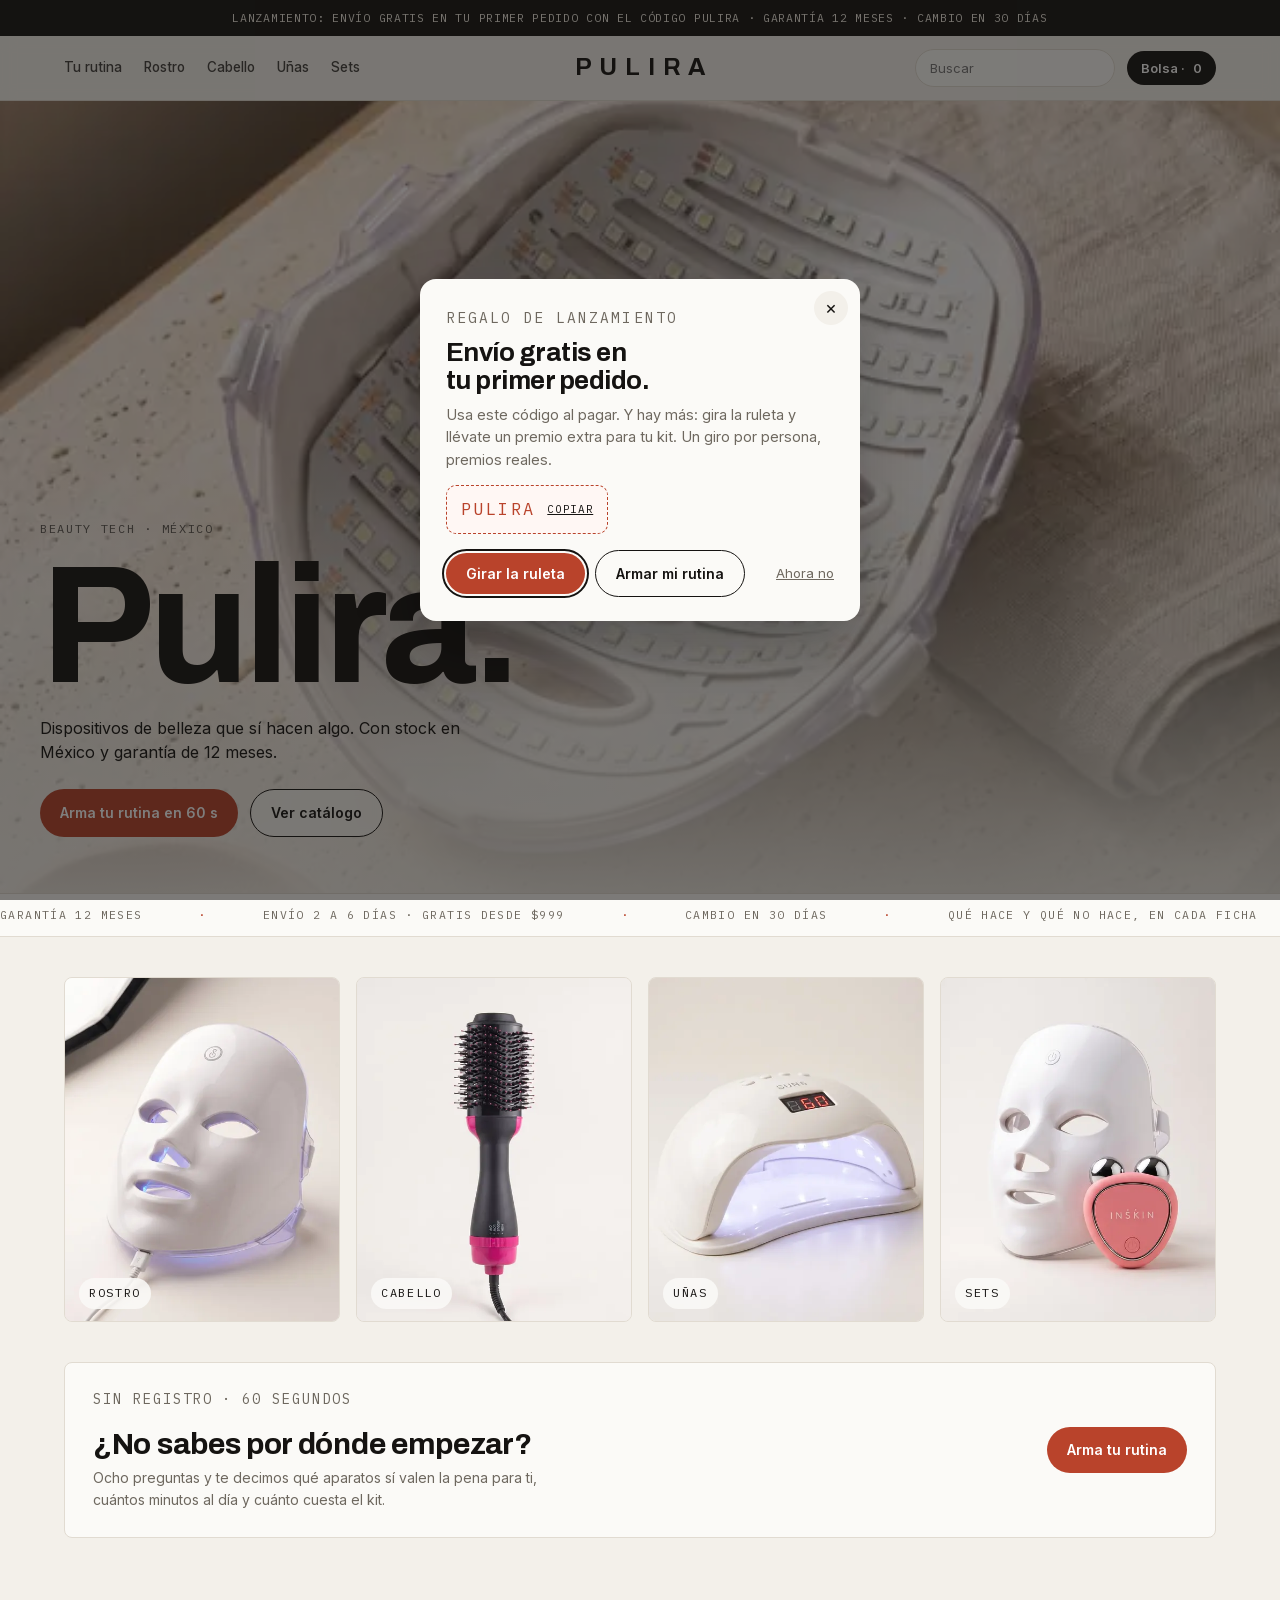
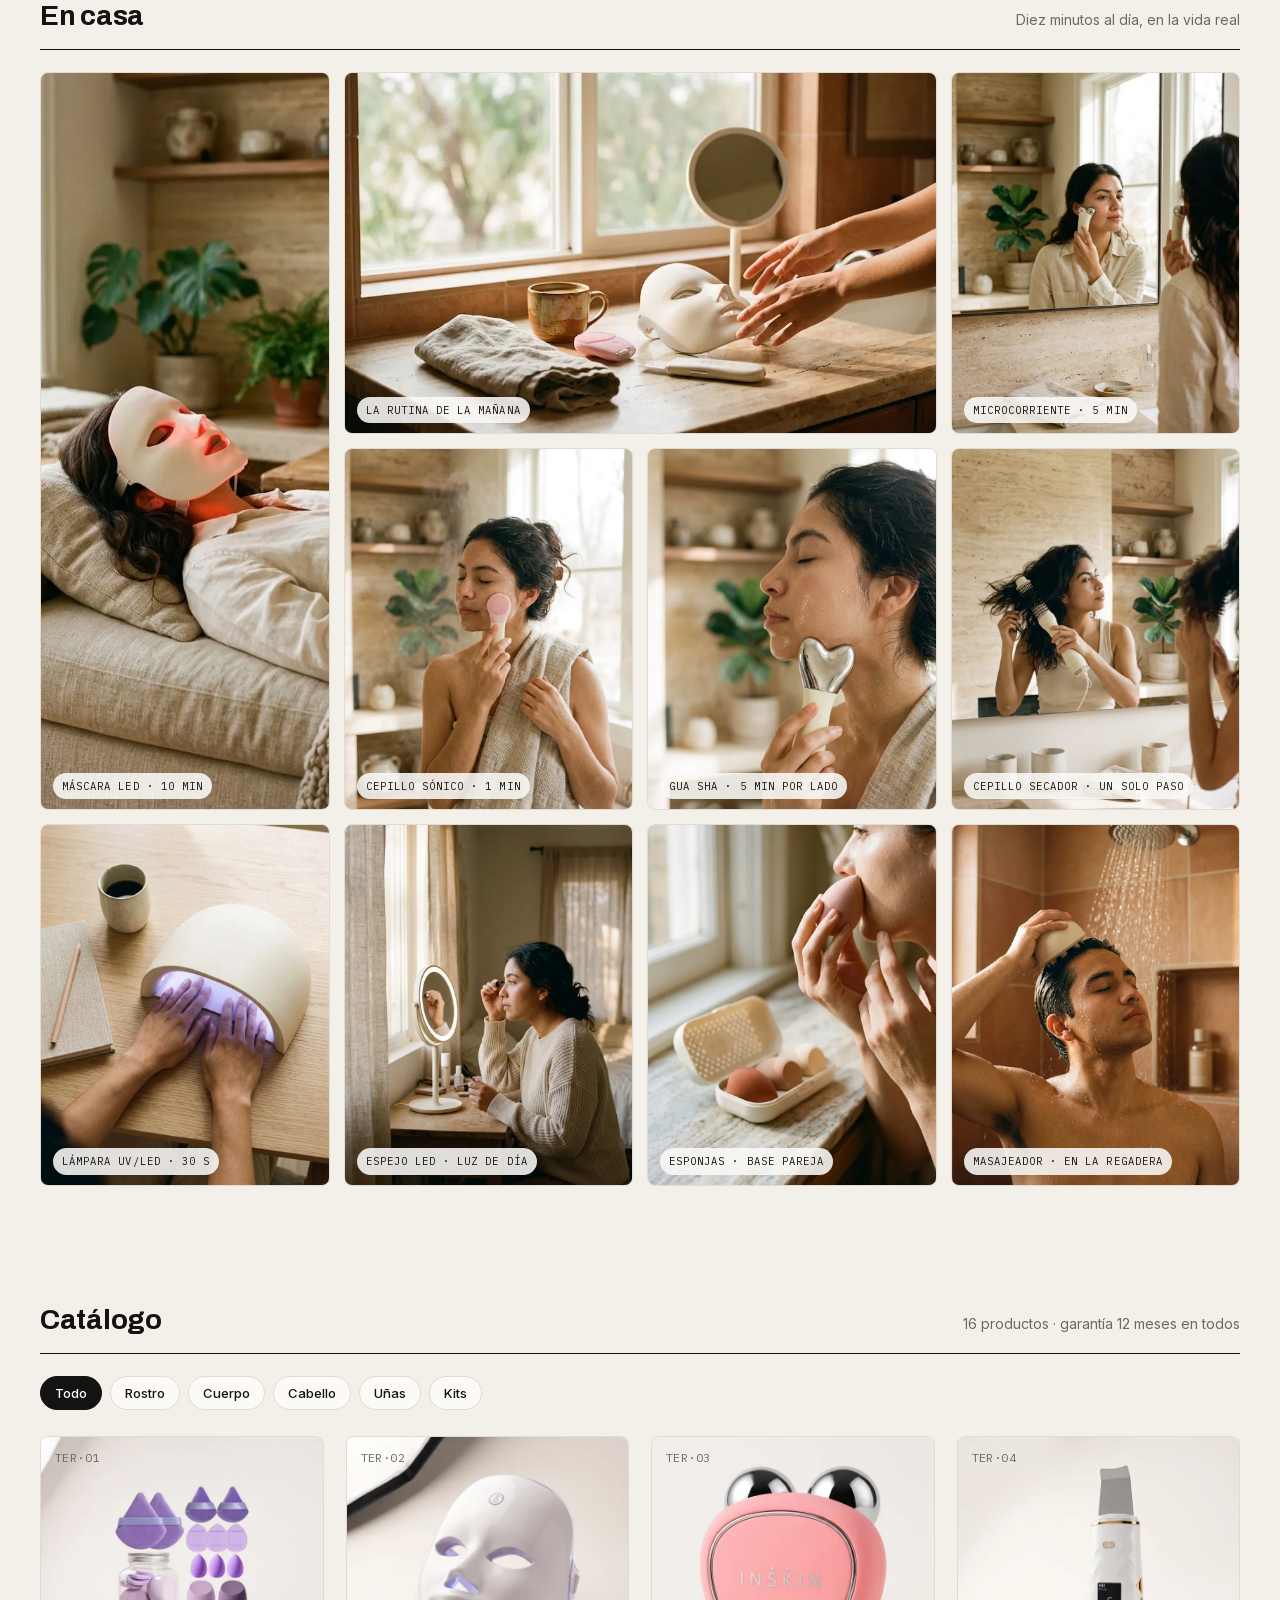
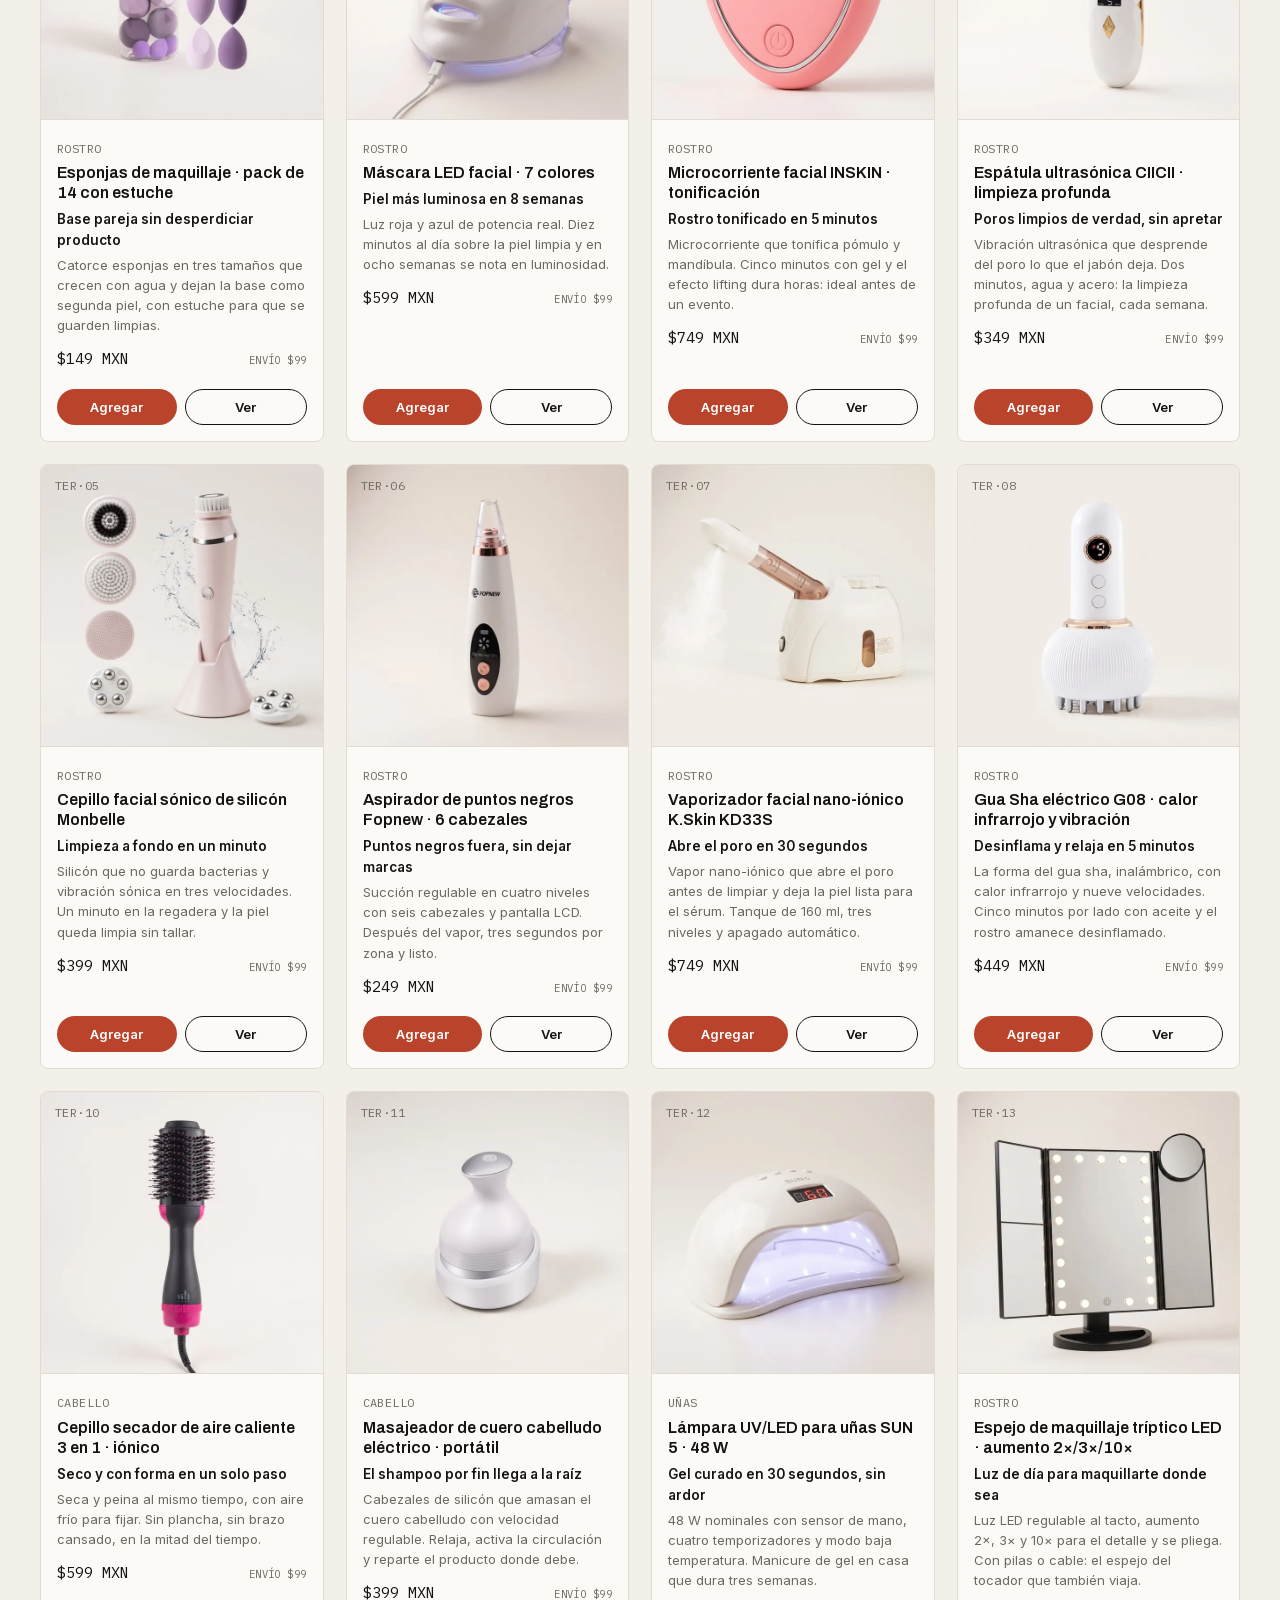
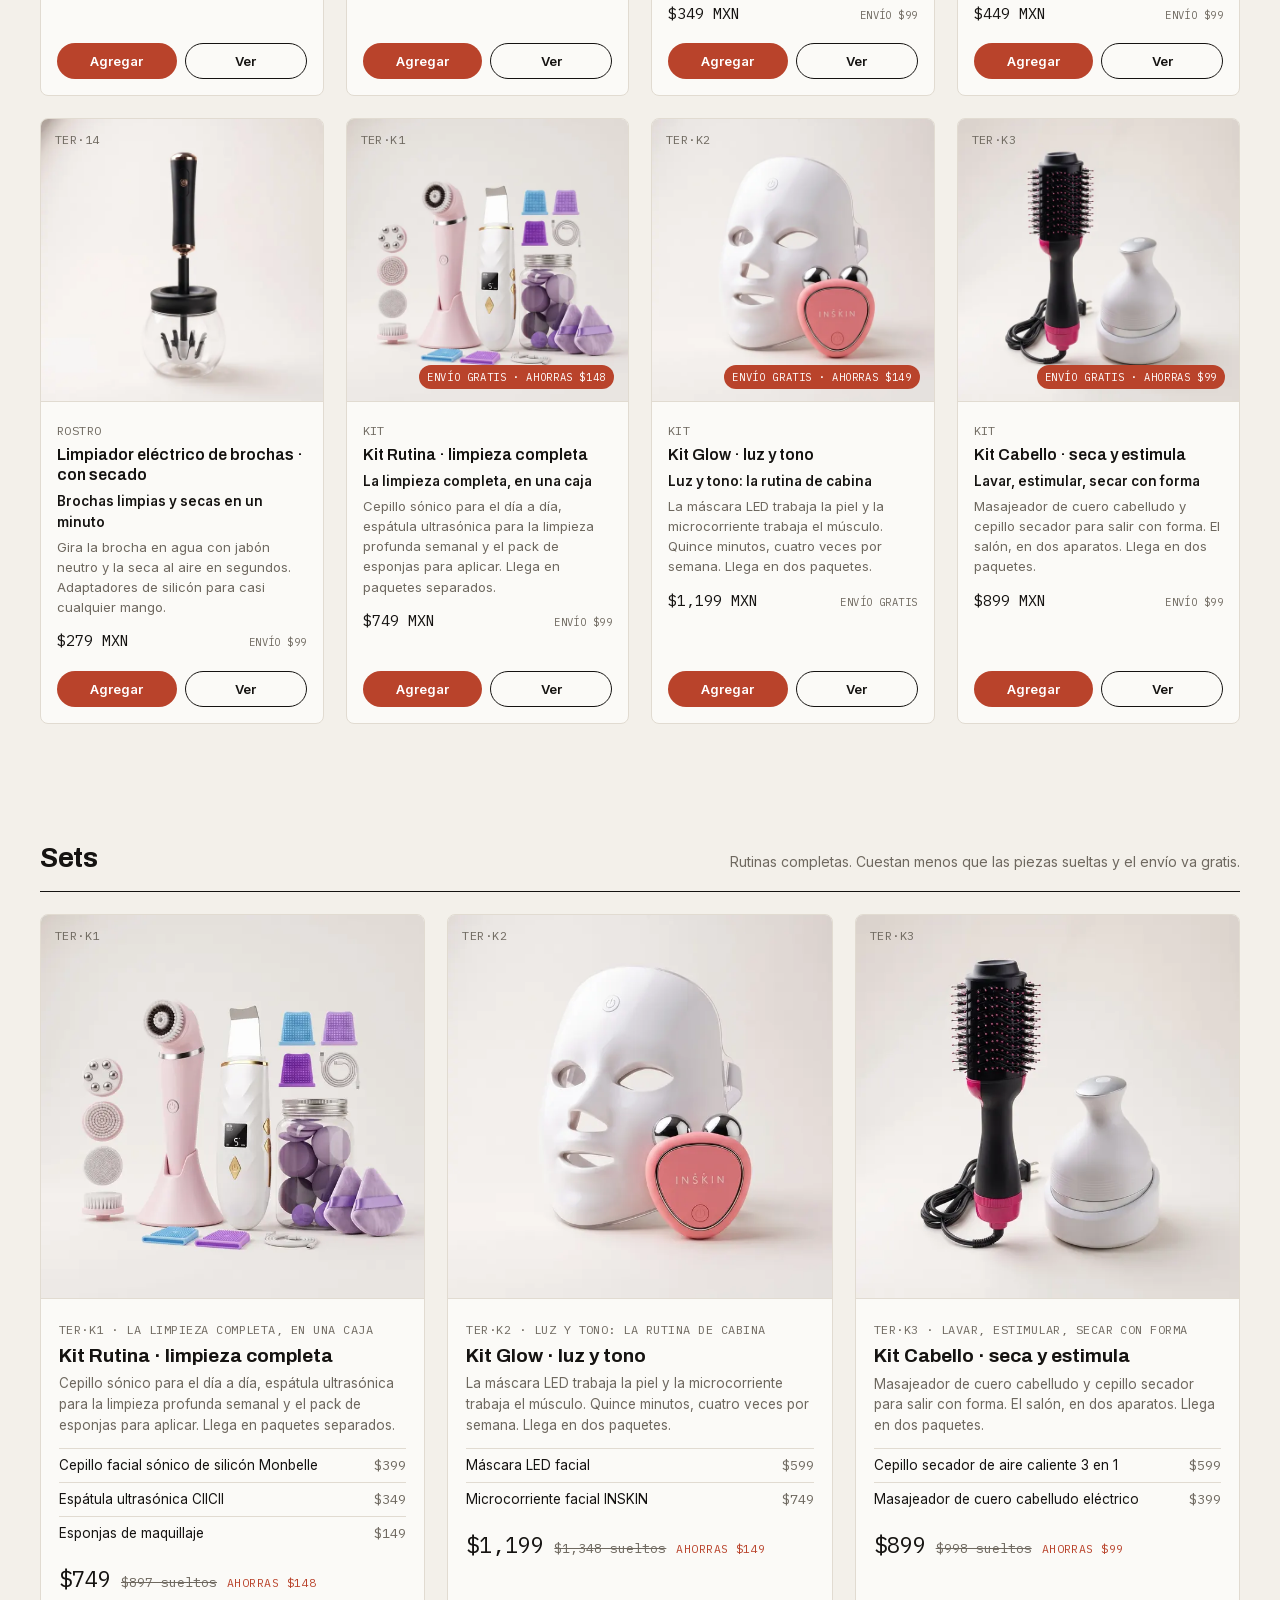
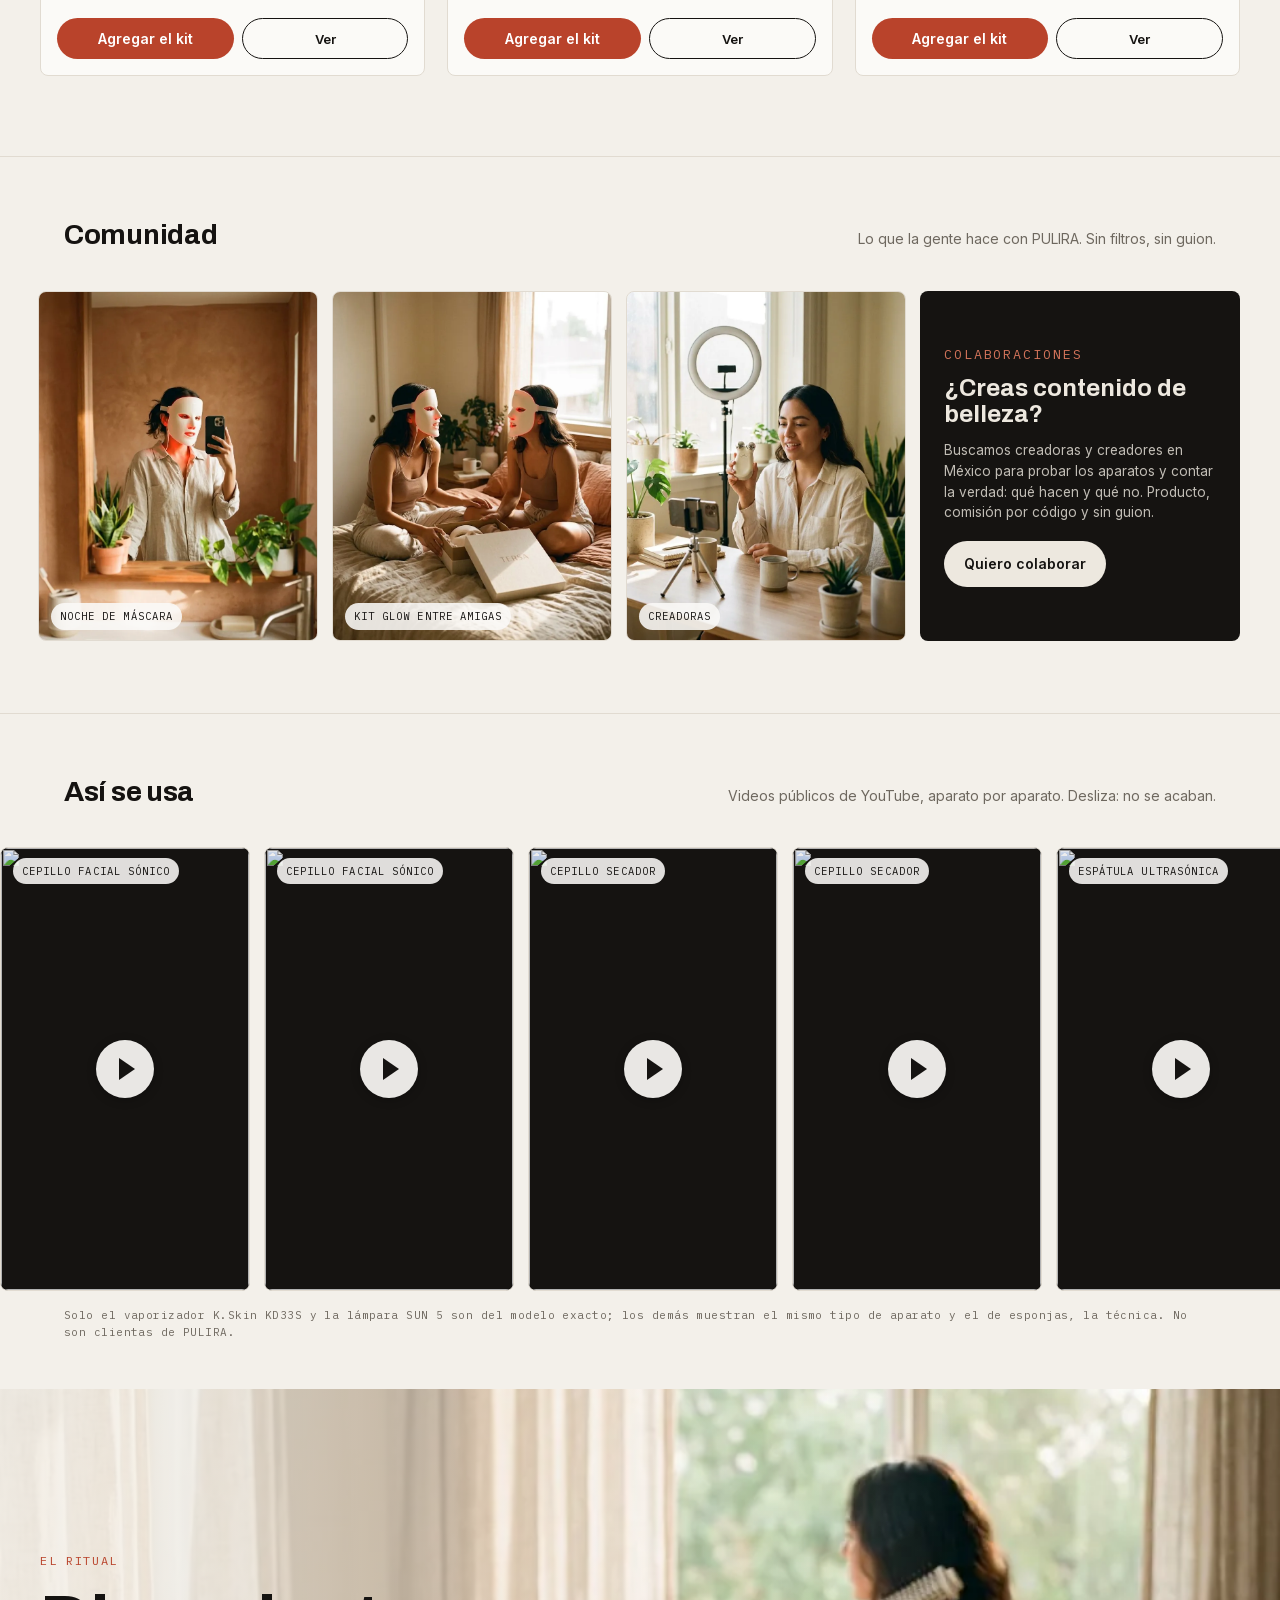
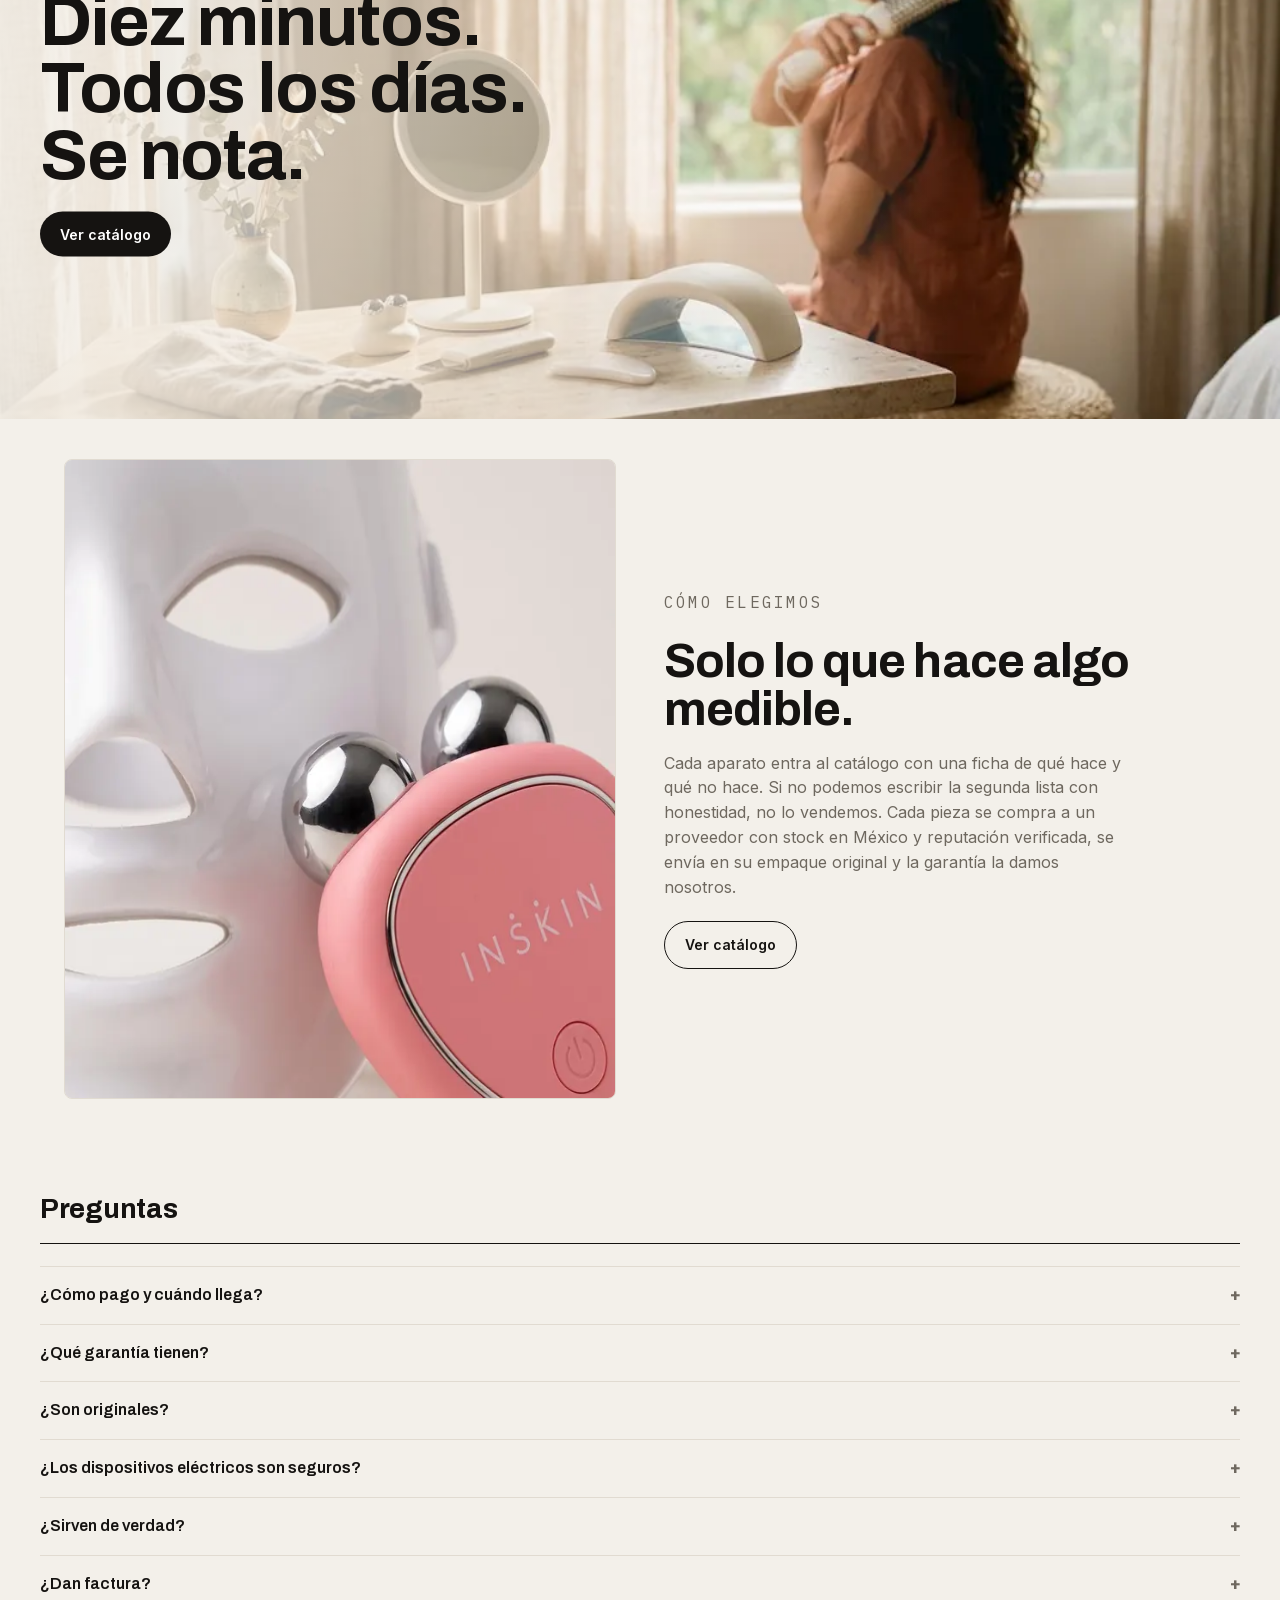
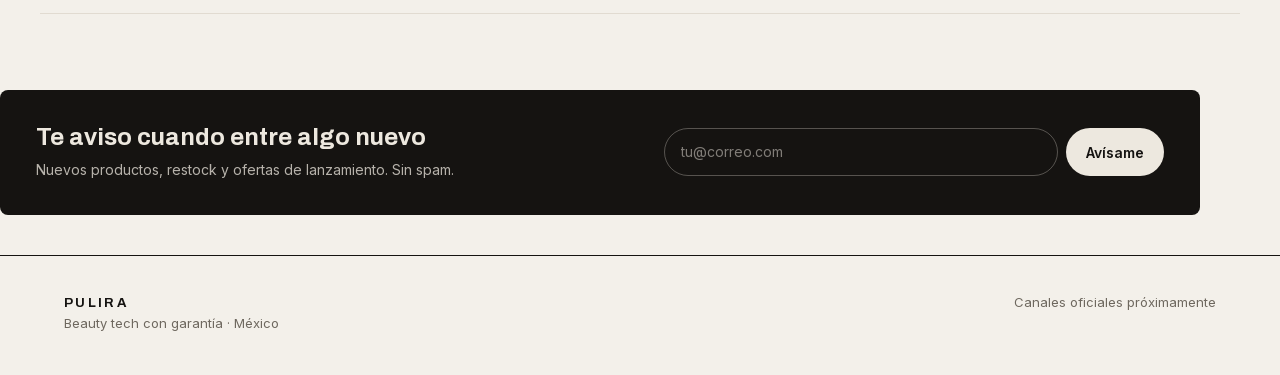
==== commit 964dc900: "PULIRA · videos: centinela IntersectionObserver para el scroll infinito" ====
--- a/index.html
+++ b/index.html
@@ -15,7 +15,7 @@
 <link rel="preload" as="image" type="image/avif" imagesrcset="img/coleccion-1200.avif 1200w, img/coleccion-1800.avif 1800w, img/coleccion-2400.avif 2400w" imagesizes="100vw" media="(min-width: 800px)">
 <link rel="preload" as="font" type="font/woff2" crossorigin href="css/fonts/archivo-700.woff2">
 <link rel="preload" as="font" type="font/woff2" crossorigin href="css/fonts/inter-400.woff2">
-<style>@font-face{font-family:'Archivo';font-style:normal;font-weight:500;font-display:swap;src:url(css/fonts/archivo-500.woff2) format('woff2');unicode-range:U+0000-00FF, U+0131, U+0152-0153, U+02BB-02BC, U+02C6, U+02DA, U+02DC, U+0304, U+0308, U+0329, U+2000-206F, U+20AC, U+2122, U+2191, U+2193, U+2212, U+2215, U+FEFF, U+FFFD}@font-face{font-family:'Archivo';font-style:normal;font-weight:600;font-display:swap;src:url(css/fonts/archivo-600.woff2) format('woff2');unicode-range:U+0000-00FF, U+0131, U+0152-0153, U+02BB-02BC, U+02C6, U+02DA, U+02DC, U+0304, U+0308, U+0329, U+2000-206F, U+20AC, U+2122, U+2191, U+2193, U+2212, U+2215, U+FEFF, U+FFFD}@font-face{font-family:'Archivo';font-style:normal;font-weight:700;font-display:swap;src:url(css/fonts/archivo-700.woff2) format('woff2');unicode-range:U+0000-00FF, U+0131, U+0152-0153, U+02BB-02BC, U+02C6, U+02DA, U+02DC, U+0304, U+0308, U+0329, U+2000-206F, U+20AC, U+2122, U+2191, U+2193, U+2212, U+2215, U+FEFF, U+FFFD}@font-face{font-family:'IBM Plex Mono';font-style:normal;font-weight:400;font-display:optional;src:url(css/fonts/ibm-plex-mono-400.woff2) format('woff2');unicode-range:U+0000-00FF, U+0131, U+0152-0153, U+02BB-02BC, U+02C6, U+02DA, U+02DC, U+0304, U+0308, U+0329, U+2000-206F, U+20AC, U+2122, U+2191, U+2193, U+2212, U+2215, U+FEFF, U+FFFD}@font-face{font-family:'IBM Plex Mono';font-style:normal;font-weight:500;font-display:optional;src:url(css/fonts/ibm-plex-mono-500.woff2) format('woff2');unicode-range:U+0000-00FF, U+0131, U+0152-0153, U+02BB-02BC, U+02C6, U+02DA, U+02DC, U+0304, U+0308, U+0329, U+2000-206F, U+20AC, U+2122, U+2191, U+2193, U+2212, U+2215, U+FEFF, U+FFFD}@font-face{font-family:'Inter';font-style:normal;font-weight:400;font-display:optional;src:url(css/fonts/inter-400.woff2) format('woff2');unicode-range:U+0000-00FF, U+0131, U+0152-0153, U+02BB-02BC, U+02C6, U+02DA, U+02DC, U+0304, U+0308, U+0329, U+2000-206F, U+20AC, U+2122, U+2191, U+2193, U+2212, U+2215, U+FEFF, U+FFFD}@font-face{font-family:'Inter';font-style:normal;font-weight:500;font-display:optional;src:url(css/fonts/inter-500.woff2) format('woff2');unicode-range:U+0000-00FF, U+0131, U+0152-0153, U+02BB-02BC, U+02C6, U+02DA, U+02DC, U+0304, U+0308, U+0329, U+2000-206F, U+20AC, U+2122, U+2191, U+2193, U+2212, U+2215, U+FEFF, U+FFFD}@font-face{font-family:'Inter';font-style:normal;font-weight:600;font-display:optional;src:url(css/fonts/inter-600.woff2) format('woff2');unicode-range:U+0000-00FF, U+0131, U+0152-0153, U+02BB-02BC, U+02C6, U+02DA, U+02DC, U+0304, U+0308, U+0329, U+2000-206F, U+20AC, U+2122, U+2191, U+2193, U+2212, U+2215, U+FEFF, U+FFFD}:root{--hueso:#F3F0EA;--papel:#FBFAF7;--tinta:#151311;--gris:#6E685F;--linea:#E1DBD1;--acento:#B9432B;--acento-2:#9A3622;--verde:#2F6B4F;--display:"Archivo",system-ui,sans-serif;--sans:"Inter",system-ui,sans-serif;--mono:"IBM Plex Mono",ui-monospace,SFMono-Regular,monospace}*{margin:0;padding:0;box-sizing:border-box}html{scroll-behavior:smooth;overflow-x:hidden}body{font-family:var(--sans);color:var(--tinta);background:var(--hueso);font-size:15px;line-height:1.55;-webkit-font-smoothing:antialiased}a{color:inherit;text-decoration:none}button{font-family:inherit;cursor:pointer;border:0;background:none;color:inherit}img,svg{display:block;max-width:100%}.wrap{max-width:1200px;margin:0 auto;padding:0 24px}.mono{font-family:var(--mono);font-size:12px;letter-spacing:.04em;text-transform:uppercase;color:var(--gris)}a:focus-visible,button:focus-visible,input:focus-visible,select:focus-visible{outline:2px solid var(--tinta);outline-offset:2px}.topbar{background:var(--tinta);color:#EDE8DF;font-family:var(--mono);font-size:11.5px;letter-spacing:.06em;text-transform:uppercase;text-align:center;padding:9px 16px}.hdr{position:sticky;top:0;z-index:20;background:rgba(243,240,234,.92);backdrop-filter:blur(8px);border-bottom:1px solid var(--linea)}.hdr .wrap{display:flex;align-items:center;gap:28px;height:64px}.logo{font-family:var(--display);font-weight:700;font-size:22px;letter-spacing:.18em}.logo small{font-family:var(--mono);font-weight:400;font-size:11px;letter-spacing:.08em;color:var(--gris);margin-left:10px;text-transform:uppercase}.hdr nav{display:flex;gap:22px;font-size:13.5px;font-weight:500}.hdr nav a{opacity:.8}.hdr nav a:hover{opacity:1}.hdr-acc{margin-left:auto;display:flex;align-items:center;gap:12px}.buscar{border:1px solid var(--linea);background:var(--papel);border-radius:999px;padding:8px 14px;font:inherit;font-size:13px;width:200px;color:var(--tinta)}.btn{display:inline-flex;align-items:center;justify-content:center;gap:8px;background:var(--tinta);color:#fff;padding:12px 20px;border-radius:999px;font-weight:600;font-size:14px;transition:background .15s,color .15s;white-space:nowrap}.btn:hover{background:var(--acento);color:#fff}.btn.linea{background:transparent;color:var(--tinta);border:1px solid var(--tinta)}.btn.linea:hover{background:var(--tinta);color:#fff}.btn.acento{background:var(--acento)}.btn.acento:hover{background:var(--acento-2)}.btn.chico{padding:9px 14px;font-size:13px}.hero{display:grid;grid-template-columns:1.1fr .9fr;gap:40px;align-items:center;padding:72px 0 56px}.eyebrow{font-family:var(--mono);font-size:12px;letter-spacing:.14em;text-transform:uppercase;color:var(--acento);margin-bottom:18px}.hero h1{font-family:var(--display);font-weight:700;font-size:clamp(44px,7vw,92px);line-height:.95;letter-spacing:-.02em}.lead{font-size:17px;color:var(--gris);max-width:480px;margin:22px 0 28px}.cta{display:flex;gap:12px;flex-wrap:wrap}.hero-tile{background:var(--papel);border:1px solid var(--linea);border-radius:8px;aspect-ratio:1/1;display:flex;flex-direction:column;justify-content:space-between;padding:22px;cursor:pointer}.hero-tile svg{width:58%;margin:auto;stroke:var(--tinta);fill:none;stroke-width:1.4;stroke-linecap:round;stroke-linejoin:round}.hero-tile .pie{display:flex;justify-content:space-between;font-family:var(--mono);font-size:12px;color:var(--gris);text-transform:uppercase;letter-spacing:.06em}.chips{display:flex;gap:8px;flex-wrap:wrap;margin:8px 0 26px}.chip{border:1px solid var(--linea);background:var(--papel);padding:8px 14px;border-radius:999px;font-size:13px;font-weight:500}.chip.on{background:var(--tinta);color:#fff;border-color:var(--tinta)}.grid{display:grid;grid-template-columns:repeat(auto-fill,minmax(250px,1fr));gap:22px}.card{background:var(--papel);border:1px solid var(--linea);border-radius:8px;overflow:hidden;display:flex;flex-direction:column;transition:border-color .2s}.card:hover{border-color:var(--tinta)}.tile{aspect-ratio:1/1;background:#F7F4EE;display:flex;align-items:center;justify-content:center;border-bottom:1px solid var(--linea);position:relative;cursor:pointer}.tile svg{width:52%;stroke:var(--tinta);fill:none;stroke-width:1.6;stroke-linecap:round;stroke-linejoin:round}.tile img{width:100%;height:100%;object-fit:cover}.tile .cod{position:absolute;top:12px;left:14px}.card-info{padding:16px 16px 6px;flex:1}.card-info h3{font-family:var(--display);font-weight:600;font-size:16px;line-height:1.25;margin:4px 0 6px}.card-info p{font-size:13px;color:var(--gris)}.precio{font-family:var(--mono);font-size:15px;margin-top:12px;color:var(--tinta)}.card-acc{display:flex;gap:8px;padding:12px 16px 16px}.card-acc .btn{flex:1}.vacio{text-align:center;color:var(--gris);padding:60px 0;font-size:14px;grid-column:1/-1}.sec{padding:56px 0}.sec-h{display:flex;align-items:baseline;justify-content:space-between;gap:20px;margin-bottom:22px;border-bottom:1px solid var(--tinta);padding-bottom:12px}.sec-h h2{font-family:var(--display);font-weight:700;font-size:28px;letter-spacing:-.01em}.sec-h p{color:var(--gris);font-size:14px}.reglas{display:grid;grid-template-columns:repeat(3,1fr);gap:22px}.regla{background:var(--papel);border:1px solid var(--linea);border-radius:8px;padding:22px}.regla b{font-family:var(--display);font-size:17px;display:block;margin:10px 0 8px}.regla p{font-size:14px;color:var(--gris)}.faq details{border-top:1px solid var(--linea);padding:16px 0}.faq details:last-child{border-bottom:1px solid var(--linea)}.faq summary{cursor:pointer;font-weight:600;font-family:var(--display);font-size:16px;list-style:none;display:flex;justify-content:space-between}.faq summary::-webkit-details-marker{display:none}.faq summary::after{content:"+";font-family:var(--mono);color:var(--gris)}.faq details[open] summary::after{content:"–"}.faq details p{margin-top:10px;color:var(--gris);font-size:14px;max-width:720px}footer{border-top:1px solid var(--tinta);margin-top:40px;padding:36px 0 48px;font-size:13px;color:var(--gris)}footer .wrap{display:flex;justify-content:space-between;gap:20px;flex-wrap:wrap}footer a:hover{color:var(--tinta)}footer .canales{display:flex;gap:14px;flex-wrap:wrap}.modal{position:fixed;inset:0;background:rgba(21,19,17,.55);display:none;z-index:40;padding:24px;overflow:auto}.modal.on{display:flex;align-items:flex-start;justify-content:center}.modal-box{background:var(--papel);border-radius:8px;max-width:960px;width:100%;display:grid;grid-template-columns:1fr 1fr;overflow:hidden;position:relative;margin:auto}.modal-box .tile{aspect-ratio:auto;border-bottom:0;border-right:1px solid var(--linea);min-height:420px;cursor:default}.modal-txt{padding:30px 30px 26px}.modal-txt h2{font-family:var(--display);font-weight:700;font-size:26px;line-height:1.1;margin:6px 0 10px}.modal-txt .precio{font-size:20px;margin:0 0 14px}.modal-txt>p{font-size:14.5px;color:var(--gris)}.modal-txt h4{font-family:var(--mono);font-size:11.5px;letter-spacing:.1em;text-transform:uppercase;color:var(--gris);margin:18px 0 8px}.modal-txt ul{padding-left:18px;font-size:14px}.modal-txt li{margin:4px 0}.specs{width:100%;border-collapse:collapse;font-size:13.5px}.specs td{padding:7px 0;border-top:1px solid var(--linea);vertical-align:top}.specs td:first-child{color:var(--gris);width:38%}.modal-txt .cta{margin-top:22px}.cerrar{position:absolute;top:14px;right:14px;width:36px;height:36px;border-radius:50%;background:var(--hueso);font-size:18px;line-height:1}.nota{font-size:12.5px;color:var(--gris);margin-top:10px}.velo{position:fixed;inset:0;background:rgba(21,19,17,.35);z-index:45;display:none}.velo.on{display:block}.drawer{position:fixed;top:0;right:0;height:100%;width:min(420px,100%);background:var(--papel);border-left:1px solid var(--linea);z-index:50;transform:translateX(100%);visibility:hidden;transition:transform .25s,visibility 0s .25s;display:flex;flex-direction:column}.drawer.on{transform:none;visibility:visible;transition:transform .25s}.drawer-h{display:flex;justify-content:space-between;align-items:center;padding:20px 22px;border-bottom:1px solid var(--linea)}.drawer-h b{font-family:var(--display);font-size:18px}.drawer-items{flex:1;overflow:auto;padding:10px 22px}.item{display:grid;grid-template-columns:1fr auto;gap:8px 14px;padding:14px 0;border-bottom:1px solid var(--linea);font-size:14px;align-items:center}.item b{font-family:var(--display);font-weight:600;display:block;font-size:14px}.item .sub{font-family:var(--mono);font-size:12px;color:var(--gris)}.item .qty{display:flex;align-items:center;gap:8px;font-family:var(--mono);font-size:13px}.item .qty button{width:26px;height:26px;border:1px solid var(--linea);border-radius:50%;line-height:1}.item .qty button:hover{border-color:var(--tinta)}.drawer-f{padding:18px 22px 22px;border-top:1px solid var(--linea)}.linea-total{display:flex;justify-content:space-between;font-size:14px;padding:4px 0;color:var(--gris)}.linea-total.total{color:var(--tinta);font-weight:600;font-size:16px;border-top:1px solid var(--linea);margin-top:8px;padding-top:10px}.drawer-f .btn{width:100%;margin-top:14px}.drawer-f .nota{text-align:center}.motor-h{padding:44px 0 26px}.motor-h h1{font-family:var(--display);font-weight:700;font-size:clamp(34px,5vw,56px);letter-spacing:-.02em;line-height:1}.motor-h p{color:var(--gris);max-width:760px;margin-top:14px}.globales{background:var(--papel);border:1px solid var(--linea);border-radius:8px;padding:18px 20px;display:grid;grid-template-columns:repeat(auto-fill,minmax(150px,1fr));gap:12px 16px}.campo{display:flex;flex-direction:column;gap:5px}.campo label{font-family:var(--mono);font-size:10.5px;letter-spacing:.08em;text-transform:uppercase;color:var(--gris)}.campo input,.campo select{border:1px solid var(--linea);border-radius:4px;padding:7px 9px;font:inherit;font-family:var(--mono);font-size:13px;background:#fff;color:var(--tinta);width:100%}.toggles{grid-column:1/-1;display:flex;gap:18px;flex-wrap:wrap;align-items:center;font-size:13px;padding-top:12px;border-top:1px solid var(--linea)}.toggles label{display:flex;align-items:center;gap:6px;cursor:pointer}.toggles input{accent-color:var(--tinta)}.acciones{margin-left:auto;display:flex;gap:8px}.esquema{display:grid;grid-template-columns:1fr 1fr;gap:22px}.tarjeta{background:var(--papel);border:1px solid var(--linea);border-radius:8px;padding:22px}.tarjeta.negra{background:var(--tinta);color:#EDE8DF;border-color:var(--tinta)}.tarjeta h3{font-family:var(--display);font-size:18px;margin-bottom:6px}.tarjeta .sub{font-size:13px;opacity:.7;margin-bottom:14px}.linea-e{display:flex;justify-content:space-between;gap:16px;padding:9px 0;border-top:1px solid rgba(128,128,128,.25);font-size:14px}.linea-e span:first-child{opacity:.78}.linea-e b{font-family:var(--mono);font-weight:500;white-space:nowrap}.linea-e.grande b{font-size:20px}.linea-e.grande{padding:14px 0}.mal{color:var(--acento)} .bien{color:var(--verde)}.tarjeta.negra .mal{color:#FF8A6B}.tarjeta.negra .bien{color:#8FD3AE}.selector{display:flex;align-items:center;gap:10px;font-size:13px;min-width:0;max-width:100%}.selector select{border:1px solid var(--linea);border-radius:4px;padding:7px 9px;font:inherit;font-size:13px;background:#fff;color:var(--tinta);min-width:0;max-width:100%;text-overflow:ellipsis}.tabla-wrap{overflow-x:auto;background:var(--papel);border:1px solid var(--linea);border-radius:8px}table.motor{width:100%;border-collapse:collapse;font-size:12.5px;min-width:1100px}table.motor th{font-family:var(--mono);font-size:10px;letter-spacing:.05em;text-transform:uppercase;color:var(--gris);text-align:right;padding:12px 6px;border-bottom:1px solid var(--tinta);white-space:nowrap;font-weight:500;vertical-align:bottom}table.motor th:first-child,table.motor td:first-child{text-align:left}table.motor td{padding:8px 6px;border-bottom:1px solid var(--linea);text-align:right;font-family:var(--mono);white-space:nowrap;vertical-align:middle}table.motor td.n{font-family:var(--sans);white-space:normal;min-width:200px;max-width:240px}table.motor td.n small{display:block;color:var(--gris);font-size:11.5px}table.motor td.n .tag{display:inline-block;font-family:var(--mono);font-size:10px;letter-spacing:.06em;text-transform:uppercase;border:1px solid var(--linea);border-radius:3px;padding:1px 5px;margin:4px 4px 0 0;color:var(--gris)}table.motor td.n .tag.rojo{border-color:var(--acento);color:var(--acento)}table.motor input{width:64px;border:1px solid var(--linea);border-radius:4px;padding:4px 6px;font:inherit;font-family:var(--mono);font-size:12.5px;text-align:right;background:#fff;color:var(--tinta)}table.motor input.fijo{border-color:var(--tinta)}table.motor input::placeholder{color:#B7B0A5}table.motor tr.top td{background:#F7F4EE}table.motor tr.fuera td{opacity:.45}table.motor tfoot td{font-weight:600;border-top:1px solid var(--tinta);border-bottom:0}.kpis{display:grid;grid-template-columns:repeat(3,1fr);gap:18px;margin-bottom:22px}.kpi{background:var(--papel);border:1px solid var(--linea);border-radius:8px;padding:18px 20px}.kpi h4{font-family:var(--mono);font-size:11px;letter-spacing:.08em;text-transform:uppercase;color:var(--gris);margin-bottom:6px}.kpi .big{font-family:var(--display);font-size:30px;font-weight:700;letter-spacing:-.01em;line-height:1.1}.kpi p{font-size:12.5px;color:var(--gris);margin-top:6px}.kpi .fila{display:flex;justify-content:space-between;font-size:12.5px;padding:4px 0;border-top:1px solid var(--linea);margin-top:6px}.kpi .fila b{font-family:var(--mono);font-weight:500}.kpi.gana{border-color:var(--tinta);box-shadow:inset 0 0 0 1px var(--tinta)}.chart{background:var(--papel);border:1px solid var(--linea);border-radius:8px;padding:16px;margin-bottom:22px}.chart svg{width:100%;height:auto;font-family:var(--mono);font-size:11px}.leyenda{display:flex;gap:18px;font-family:var(--mono);font-size:11.5px;color:var(--gris);margin-top:8px;flex-wrap:wrap}.leyenda i{display:inline-block;width:18px;height:0;border-top:2px solid;vertical-align:middle;margin-right:6px}.reglas-motor{display:grid;grid-template-columns:repeat(2,1fr);gap:18px}.reglas-motor .regla b{margin-top:0}.reglas-motor .regla p+p{margin-top:8px}.riesgos{width:100%;border-collapse:collapse;font-size:13.5px;background:var(--papel);border:1px solid var(--linea);border-radius:8px;overflow:hidden}.riesgos th{text-align:left;font-family:var(--mono);font-size:10.5px;letter-spacing:.06em;text-transform:uppercase;color:var(--gris);padding:12px 14px;border-bottom:1px solid var(--tinta);font-weight:500}.riesgos td{padding:11px 14px;border-bottom:1px solid var(--linea);vertical-align:top}.riesgos td:first-child{font-weight:600;white-space:nowrap}.aviso{font-size:12.5px;color:var(--gris);margin-top:12px}@media(max-width:900px){.hero{grid-template-columns:1fr;padding:44px 0 30px}.hero-tile{max-width:380px}.reglas,.esquema,.kpis,.reglas-motor{grid-template-columns:1fr}.modal-box{grid-template-columns:1fr}.modal-box .tile{min-height:260px;border-right:0;border-bottom:1px solid var(--linea)}.hdr nav{display:none}.hdr .wrap{gap:14px}.logo small{display:none}.buscar{width:110px;min-width:0}.acciones{margin-left:0}}@media(max-width:700px){.sec-h{flex-wrap:wrap}.selector{width:100%}.selector select{flex:1}.riesgos,.riesgos tbody,.riesgos tr,.riesgos td{display:block;width:100%}.riesgos thead{display:none}.riesgos td:first-child{white-space:normal;border-bottom:0;padding-bottom:2px}.riesgos td{border-bottom:0}.riesgos tr{border-bottom:1px solid var(--linea);padding:6px 0}}@media(max-width:400px){.buscar{width:90px}.btn.chico{padding:9px 12px}.wrap{padding:0 18px}}.hero-nota{font-family:var(--mono);font-size:11.5px;letter-spacing:.06em;text-transform:uppercase;color:var(--gris);margin-top:18px}.hero-tile.foto{padding:0;overflow:hidden;position:relative}.hero-tile.foto img{width:100%;height:100%;object-fit:cover;position:absolute;inset:0}.hero-tile.foto .pie{position:absolute;left:18px;right:18px;background:rgba(251,250,247,.9);padding:8px 12px;border-radius:6px;backdrop-filter:blur(4px)}.hero-tile.foto .pie.arriba{top:18px}.hero-tile.foto .pie.abajo{bottom:18px}.confianza{display:grid;grid-template-columns:repeat(4,1fr);border:1px solid var(--linea);border-radius:8px;background:var(--papel);overflow:hidden;margin-top:8px}.confianza div{padding:16px 18px;border-right:1px solid var(--linea)}.confianza div:last-child{border-right:0}.confianza b{display:block;font-family:var(--display);font-size:15px}.confianza span{font-size:12.5px;color:var(--gris)}.picks{display:grid;grid-template-columns:repeat(3,1fr);gap:22px}.pick{background:var(--papel);border:1px solid var(--linea);border-radius:8px;overflow:hidden;display:flex;flex-direction:column}.pick .tile{aspect-ratio:4/3}.pick-info{padding:18px 18px 16px;flex:1;display:flex;flex-direction:column}.pick-info .mono{margin-bottom:6px}.pick-info h3{font-family:var(--display);font-size:19px;line-height:1.2;margin-bottom:6px}.pick-info p{font-size:13.5px;color:var(--gris);flex:1}.pick-info .fila{display:flex;justify-content:space-between;align-items:center;margin-top:14px;gap:10px}.card .beneficio{font-weight:600;font-size:13.5px;color:var(--tinta);margin:0 0 4px}.card .precio-fila{display:flex;justify-content:space-between;align-items:baseline;gap:8px;margin-top:12px;flex-wrap:wrap}.card .precio-fila .precio{white-space:nowrap;margin-top:0}.card .envio-nota{font-family:var(--mono);font-size:10.5px;letter-spacing:.04em;text-transform:uppercase;color:var(--gris)}.badge-kit{position:absolute;bottom:12px;right:14px;font-family:var(--mono);font-size:10.5px;letter-spacing:.06em;text-transform:uppercase;background:var(--tinta);color:#fff;padding:4px 8px;border-radius:999px}.badge-kit.gratis{background:var(--acento)}.kits{display:grid;grid-template-columns:repeat(3,1fr);gap:22px}.kit{background:var(--papel);border:1px solid var(--linea);border-radius:8px;overflow:hidden;display:flex;flex-direction:column}.kit .tile{aspect-ratio:4/3}.kit-info{padding:18px 18px 16px;flex:1}.kit-info h3{font-family:var(--display);font-size:19px;line-height:1.2;margin:4px 0 6px}.kit-info p{font-size:13.5px;color:var(--gris)}.kit-info ul{list-style:none;margin:12px 0;font-size:13.5px}.kit-info li{padding:6px 0;border-top:1px solid var(--linea);display:flex;justify-content:space-between;gap:10px}.kit-info li span:last-child{font-family:var(--mono);color:var(--gris);white-space:nowrap}.kit-precio{display:flex;align-items:baseline;gap:10px;margin-top:6px}.kit-precio .precio{font-size:22px;margin:0}.kit-precio s{font-family:var(--mono);color:var(--gris);font-size:13px}.kit-precio .ahorro{font-family:var(--mono);font-size:11.5px;color:var(--acento);letter-spacing:.04em;text-transform:uppercase}.kit .card-acc{padding-top:6px}table.compara{width:100%;border-collapse:collapse;font-size:14px;background:var(--papel);min-width:640px}table.compara th{font-family:var(--mono);font-size:11px;letter-spacing:.08em;text-transform:uppercase;color:var(--gris);text-align:left;padding:14px 16px;border-bottom:1px solid var(--tinta);font-weight:500}table.compara td{padding:13px 16px;border-bottom:1px solid var(--linea);vertical-align:top;color:var(--gris)}table.compara td:first-child{color:var(--tinta);font-weight:600;white-space:nowrap}table.compara .pulira{background:#F7F4EE;color:var(--tinta);font-weight:500}table.compara th.pulira{color:var(--acento)}.garantia{display:grid;grid-template-columns:repeat(3,1fr);gap:22px}.news{background:var(--tinta);color:#EDE8DF;border-radius:8px;padding:34px 36px;display:grid;grid-template-columns:1.2fr 1fr;gap:28px;align-items:center;margin:20px 0 10px}.news h2{font-family:var(--display);font-size:24px;line-height:1.15;margin-bottom:8px}.news p{font-size:14px;opacity:.75}.news form{display:flex;gap:8px}.news input{flex:1;border:1px solid rgba(237,232,223,.3);background:transparent;color:#EDE8DF;border-radius:999px;padding:12px 16px;font:inherit;font-size:14px;min-width:0}.news input::placeholder{color:rgba(237,232,223,.5)}.news .btn{background:#EDE8DF;color:var(--tinta)}.news .btn:hover{background:var(--acento);color:#fff}.news .ok{font-family:var(--mono);font-size:12px;letter-spacing:.06em;text-transform:uppercase;color:#8FD3AE}.wa-float{position:fixed;right:22px;bottom:22px;z-index:30;background:#25D366;color:#fff;font-weight:600;font-size:14px;padding:12px 18px;border-radius:999px;box-shadow:0 6px 20px rgba(0,0,0,.18)}.wa-float:hover{background:#1DA851}.modal-txt .para{background:#F7F4EE;border-radius:6px;padding:12px 14px;font-size:13.5px;margin-top:14px}.modal-txt .para b{font-family:var(--mono);font-weight:500;font-size:11px;letter-spacing:.08em;text-transform:uppercase;color:var(--gris);display:block;margin-bottom:4px}.modal-txt .beneficio{font-family:var(--display);font-size:17px;font-weight:600;color:var(--acento);margin:0 0 8px}.sugerencias{padding:0 22px}.sug{border:1px solid var(--linea);border-radius:6px;padding:12px 14px;margin:10px 0;font-size:13px;background:#F7F4EE}.sug b{display:block;font-family:var(--display);font-size:14px;margin-bottom:2px}.sug p{color:var(--gris);margin-bottom:8px}.sug .btn{padding:7px 12px;font-size:12.5px}.codigo{display:flex;gap:8px;margin-bottom:6px}.codigo input{flex:1;border:1px solid var(--linea);border-radius:999px;padding:9px 14px;font:inherit;font-size:13px;min-width:0;text-transform:uppercase}.drawer-f .nota{text-align:left;margin:0 0 8px}@media(max-width:900px){.confianza{grid-template-columns:repeat(2,1fr)}.confianza div:nth-child(2){border-right:0}.confianza div:nth-child(-n+2){border-bottom:1px solid var(--linea)}.picks,.kits,.garantia{grid-template-columns:1fr}.news{grid-template-columns:1fr;padding:26px 22px}}.tile img.alt{position:absolute;inset:0;opacity:0;transition:opacity .25s}.card:hover .tile img.alt,.pick:hover .tile img.alt,.kit:hover .tile img.alt{opacity:1}.galeria{display:flex;flex-direction:column;border-right:1px solid var(--linea)}.galeria .tile{aspect-ratio:1/1;border:0;cursor:default;min-height:0}.galeria .tile.grande img{position:static}.thumbs{display:flex;gap:8px;padding:12px 14px;border-top:1px solid var(--linea);background:var(--papel)}.thumb{flex:1;border:1px solid var(--linea);border-radius:6px;overflow:hidden;background:#F7F4EE;display:flex;flex-direction:column;align-items:center;padding:0;cursor:pointer}.thumb img{width:100%;aspect-ratio:1/1;object-fit:cover;display:block}.thumb span{font-family:var(--mono);font-size:10px;letter-spacing:.06em;text-transform:uppercase;color:var(--gris);padding:5px 0}.thumb.on{border-color:var(--tinta)}.thumb.on span{color:var(--tinta)}.coleccion img{width:100%;border-radius:8px;border:1px solid var(--linea);margin-bottom:22px;display:block}@media(max-width:900px){.galeria{border-right:0;border-bottom:1px solid var(--linea)}.modal-box .galeria .tile{min-height:0}}.hdr .wrap{position:relative;justify-content:space-between}.logo.centro{position:absolute;left:50%;transform:translateX(-50%);font-size:24px;letter-spacing:.32em;padding-left:.32em}.hero-full{position:relative;height:min(88vh,860px);min-height:520px;overflow:hidden;background:#EDE6DC}.hero-full picture,.hero-full img{position:absolute;inset:0;width:100%;height:100%;object-fit:cover;object-position:center}.hero-full .hero-txt{position:absolute;left:0;right:0;bottom:0;padding:0 max(24px,calc((100% - 1200px)/2)) 56px;color:var(--tinta)}.hero-full .eyebrow{color:var(--tinta);opacity:.7}.hero-full h1{font-family:var(--display);font-weight:700;font-size:clamp(72px,13vw,180px);line-height:.85;letter-spacing:-.03em;margin:0 0 18px}.hero-full .lead{margin:0 0 24px;color:var(--tinta);max-width:440px;font-size:16px}.hero-full .cta .btn.linea{background:rgba(251,250,247,.6);backdrop-filter:blur(4px)}.marquee{overflow:hidden;border-top:1px solid var(--linea);border-bottom:1px solid var(--linea);background:var(--papel);font-family:var(--mono);font-size:11.5px;letter-spacing:.12em;text-transform:uppercase;color:var(--gris);padding:12px 0}.marquee-in{display:flex;gap:56px;width:max-content;animation:marquee 40s linear infinite}.marquee-in span{white-space:nowrap}.marquee-in span::after{content:"·";margin-left:56px;color:var(--acento)}@keyframes marquee{from{transform:translateX(0)}to{transform:translateX(-50%)}}.cats{display:grid;grid-template-columns:repeat(4,1fr);gap:16px;padding:40px 24px 0}.cat{position:relative;display:block;aspect-ratio:4/5;border-radius:8px;overflow:hidden;background:#F7F4EE;border:1px solid var(--linea)}.cat img{width:100%;height:100%;object-fit:cover;transition:transform .5s}.cat:hover img{transform:scale(1.04)}.cat span{position:absolute;left:14px;bottom:12px;font-family:var(--mono);font-size:12px;letter-spacing:.14em;text-transform:uppercase;background:rgba(251,250,247,.88);padding:6px 10px;border-radius:999px}.editorial{display:grid;grid-template-columns:1fr 1fr;gap:48px;align-items:center;padding:40px 24px 64px}.ed-img img{width:100%;border-radius:8px;border:1px solid var(--linea)}.ed-txt h2{font-family:var(--display);font-weight:700;font-size:clamp(30px,4vw,48px);line-height:1;letter-spacing:-.02em;margin:10px 0 18px}.ed-txt p{color:var(--gris);font-size:16px;max-width:460px;margin-bottom:22px}.kits .kit .tile{aspect-ratio:1/1}main>.sec.faq{padding-top:24px}@media(max-width:900px){.cats{grid-template-columns:repeat(2,1fr)}.editorial{grid-template-columns:1fr;gap:24px}.hero-full{height:80vh}.hero-full .hero-txt{padding-bottom:36px}.logo.centro{font-size:20px}}@media(max-width:600px){.hdr nav{display:none}.logo.centro{position:static;transform:none;padding-left:0}}.hero-full::after{content:"";position:absolute;left:0;right:0;bottom:0;height:55%;background:linear-gradient(to top,rgba(243,240,234,.92) 0%,rgba(243,240,234,.55) 45%,rgba(243,240,234,0) 100%);pointer-events:none}.hero-full .hero-txt{z-index:1}.mosaico{display:grid;grid-template-columns:repeat(4,1fr);grid-auto-rows:1fr;grid-auto-flow:dense;gap:14px}.mosaico figure{margin:0;position:relative;overflow:hidden;border-radius:8px;background:#F7F4EE;border:1px solid var(--linea);aspect-ratio:4/5}.mosaico figure.ancho{grid-column:span 2;aspect-ratio:auto}.mosaico figure.alto{grid-row:span 2;aspect-ratio:auto}.mosaico img{width:100%;height:100%;object-fit:cover;display:block;transition:transform .6s}.mosaico figure:hover img{transform:scale(1.03)}.mosaico figcaption{position:absolute;left:12px;bottom:10px;font-family:var(--mono);font-size:10.5px;letter-spacing:.1em;text-transform:uppercase;background:rgba(251,250,247,.88);padding:5px 9px;border-radius:999px}.comunidad{padding:56px 0 8px;border-top:1px solid var(--linea);margin-top:24px}.comunidad .sec-h{border-bottom:0;margin-bottom:8px}.carril{display:flex;gap:14px;overflow-x:auto;padding:14px max(24px,calc((100% - 1200px)/2)) 40px;scroll-snap-type:x mandatory;scrollbar-width:none}.carril::-webkit-scrollbar{display:none}.carril figure{flex:0 0 280px;margin:0;position:relative;border-radius:8px;overflow:hidden;background:#F7F4EE;border:1px solid var(--linea);aspect-ratio:4/5;scroll-snap-align:start}.carril img{width:100%;height:100%;object-fit:cover;display:block}.carril figcaption{position:absolute;left:12px;bottom:10px;font-family:var(--mono);font-size:10.5px;letter-spacing:.1em;text-transform:uppercase;background:rgba(251,250,247,.88);padding:5px 9px;border-radius:999px}.colabora{flex:0 0 320px;background:var(--tinta);color:#EDE8DF;border-radius:8px;padding:26px 24px;display:flex;flex-direction:column;justify-content:center;scroll-snap-align:start}.colabora .eyebrow{color:#FF8A6B;margin-bottom:10px}.colabora h3{font-family:var(--display);font-size:24px;line-height:1.1;margin-bottom:12px}.colabora p{font-size:13.5px;opacity:.8;margin-bottom:18px}.colabora .btn{background:#EDE8DF;color:var(--tinta);align-self:flex-start}.colabora .btn:hover{background:var(--acento);color:#fff}.banda{position:relative;height:min(70vh,640px);min-height:380px;overflow:hidden;margin:8px 0 0}.banda img{position:absolute;inset:0;width:100%;height:100%;object-fit:cover;object-position:center}.banda::after{content:"";position:absolute;inset:0;background:linear-gradient(to right,rgba(243,240,234,.9) 0%,rgba(243,240,234,.55) 40%,rgba(243,240,234,0) 75%)}.banda-txt{position:absolute;left:max(24px,calc((100% - 1200px)/2));top:50%;transform:translateY(-50%);z-index:1;max-width:520px}.banda-txt h2{font-family:var(--display);font-weight:700;font-size:clamp(36px,5.5vw,72px);line-height:.95;letter-spacing:-.02em;margin:10px 0 22px}@media(max-width:900px){.mosaico{grid-template-columns:repeat(2,1fr)}.mosaico figure.ancho{grid-column:span 2}.mosaico figure.alto{grid-row:auto;aspect-ratio:4/5}.carril figure{flex-basis:230px}.colabora{flex-basis:280px}.banda{height:60vh}}.videos .sec-h{border-bottom:0;margin-bottom:8px}.carril.videos figure.video{background:#151311;aspect-ratio:9/16;flex-basis:250px}.carril.videos .play{display:block;width:100%;height:100%;padding:0;border:0;background:#151311;cursor:pointer;position:relative}.carril.videos .play img{width:100%;height:100%;object-fit:cover;opacity:.92;display:block}.carril.videos .tri{position:absolute;left:50%;top:50%;width:58px;height:58px;margin:-29px 0 0 -29px;border-radius:50%;background:rgba(251,250,247,.92);box-shadow:0 2px 10px rgba(0,0,0,.25)}.carril.videos .tri::after{content:"";position:absolute;left:23px;top:18px;border-left:16px solid var(--tinta);border-top:11px solid transparent;border-bottom:11px solid transparent}.carril.videos .play:hover .tri{background:#fff}.carril.videos iframe{width:100%;height:100%;border:0;display:block;background:#000}.carril.videos figcaption{top:10px;bottom:auto}.nota-videos{font-family:var(--mono);font-size:11px;letter-spacing:.04em;color:var(--gris);margin:-24px auto 32px;max-width:1200px;padding:0 24px}@media(max-width:900px){.carril.videos figure.video{flex-basis:210px}}.rut-banda{display:grid;grid-template-columns:1.2fr auto;gap:20px;align-items:center;background:var(--papel);border:1px solid var(--linea);border-radius:8px;padding:26px 28px;margin:40px auto 0}.rut-banda h2{font-family:var(--display);font-weight:700;font-size:clamp(22px,3vw,30px);letter-spacing:-.01em;line-height:1.1;margin:6px 0 6px}.rut-banda p{color:var(--gris);font-size:14px;max-width:52ch}@media(max-width:600px){.rut-banda{grid-template-columns:1fr;padding:22px 20px}}.tile picture,.cat picture,.mosaico picture,.carril picture,.banda picture,.ed-img picture{display:contents}.pop{position:fixed;inset:0;background:rgba(21,19,17,.55);z-index:60;display:none;align-items:center;justify-content:center;padding:20px}.pop.on{display:flex}.pop-box{background:var(--papel);border-radius:16px;max-width:440px;width:100%;padding:28px 26px 24px;position:relative;box-shadow:0 30px 60px rgba(0,0,0,.25);animation:pop-in .38s cubic-bezier(.2,.9,.3,1.15);max-height:92vh;overflow:auto}@keyframes pop-in{from{transform:translateY(18px) scale(.96);opacity:0}to{transform:none;opacity:1}}.pop-x{position:absolute;top:12px;right:12px;width:34px;height:34px;border-radius:50%;background:var(--hueso);font-size:18px;line-height:1}.pop-box .eyebrow{margin-bottom:10px}.pop-box h2{font-family:var(--display);font-weight:700;font-size:26px;line-height:1.05;letter-spacing:-.02em;margin-bottom:10px;text-wrap:balance;padding-right:30px}.pop-box p{color:var(--gris);font-size:14.5px}.codigo-chip{display:inline-flex;align-items:center;gap:12px;border:1px dashed var(--acento);border-radius:10px;padding:10px 14px;font-family:var(--mono);font-size:17px;letter-spacing:.14em;margin:14px 0 6px;background:#FFF7F4;color:var(--acento)}.codigo-chip button{font-family:var(--mono);font-size:11px;letter-spacing:.06em;text-transform:uppercase;color:var(--tinta);text-decoration:underline;letter-spacing:.06em}.pop-acc{display:flex;gap:10px;flex-wrap:wrap;align-items:center;margin-top:10px}.pop-acc .link{font-size:13px;color:var(--gris);text-decoration:underline;margin-left:auto}.ruleta-wrap{position:relative;width:min(300px,76vw);margin:14px auto 6px;aspect-ratio:1}.ruleta{width:100%;height:100%;display:block;transition:transform 4.4s cubic-bezier(.12,.62,.08,1)}.ruleta text{font-family:var(--mono);font-size:9px;letter-spacing:.04em;text-transform:uppercase;fill:var(--tinta)}.ruleta-pin{position:absolute;top:-6px;left:50%;transform:translateX(-50%);width:0;height:0;border-left:11px solid transparent;border-right:11px solid transparent;border-top:22px solid var(--acento);filter:drop-shadow(0 2px 2px rgba(0,0,0,.25));z-index:2}.ruleta-centro{position:absolute;top:50%;left:50%;transform:translate(-50%,-50%);width:56px;height:56px;border-radius:50%;background:var(--tinta);color:#fff;font-family:var(--display);font-weight:700;font-size:12px;letter-spacing:.1em;display:flex;align-items:center;justify-content:center;cursor:pointer;border:3px solid var(--papel)}.ruleta-nota{font-size:12px;color:var(--gris);text-align:center;margin-top:10px}.premio-bar{position:fixed;left:0;right:0;bottom:0;z-index:35;background:var(--tinta);color:#EDE8DF;display:flex;align-items:center;justify-content:center;gap:14px;padding:10px 16px;font-size:13.5px;flex-wrap:wrap;transform:translateY(100%);transition:transform .3s}.premio-bar.on{transform:none}.premio-bar b{font-family:var(--mono);font-weight:500;letter-spacing:.1em;color:#FF8A6B}.premio-bar .cd{font-family:var(--mono);font-variant-numeric:tabular-nums;font-size:12.5px;opacity:.85}.premio-bar .btn{background:#EDE8DF;color:var(--tinta);padding:8px 14px;font-size:13px}.premio-bar .btn:hover{background:var(--acento);color:#fff}body.con-premio{padding-bottom:58px}body.con-premio .wa-float{bottom:72px}.toast{position:fixed;left:50%;bottom:78px;transform:translate(-50%,20px);background:var(--papel);border:1px solid var(--tinta);border-radius:12px;padding:12px 16px;font-size:13.5px;box-shadow:0 10px 30px rgba(0,0,0,.15);z-index:55;opacity:0;pointer-events:none;transition:opacity .25s,transform .25s;max-width:min(420px,92vw);color:var(--gris)}.toast.on{opacity:1;transform:translate(-50%,0)}.toast b{font-family:var(--display);display:block;font-size:14px;color:var(--tinta)}.confeti{position:fixed;inset:0;pointer-events:none;z-index:70;width:100%;height:100%}.desbloqueo{border:1px solid var(--acento);background:#FFF7F4;border-radius:12px;padding:14px 16px;margin:14px 0;font-size:14px;line-height:1.5}.desbloqueo b{font-family:var(--mono);font-weight:500;font-size:11px;letter-spacing:.08em;text-transform:uppercase;color:var(--acento);display:block;margin-bottom:4px}.embed .hdr,.embed footer,.embed .premio-bar,.embed .wa-float{display:none}.embed .rut{padding:14px 14px 40px;min-height:0}@media(prefers-reduced-motion:reduce){.pop-box{animation:none}.ruleta{transition-duration:.05s}}@media(max-width:600px){.pop-box{padding:24px 20px 20px;border-radius:14px}.pop-box h2{font-size:23px}.premio-bar{font-size:12.5px;gap:8px;padding:9px 12px}}</style>
+<style>@font-face{font-family:'Archivo';font-style:normal;font-weight:500;font-display:swap;src:url(css/fonts/archivo-500.woff2) format('woff2');unicode-range:U+0000-00FF, U+0131, U+0152-0153, U+02BB-02BC, U+02C6, U+02DA, U+02DC, U+0304, U+0308, U+0329, U+2000-206F, U+20AC, U+2122, U+2191, U+2193, U+2212, U+2215, U+FEFF, U+FFFD}@font-face{font-family:'Archivo';font-style:normal;font-weight:600;font-display:swap;src:url(css/fonts/archivo-600.woff2) format('woff2');unicode-range:U+0000-00FF, U+0131, U+0152-0153, U+02BB-02BC, U+02C6, U+02DA, U+02DC, U+0304, U+0308, U+0329, U+2000-206F, U+20AC, U+2122, U+2191, U+2193, U+2212, U+2215, U+FEFF, U+FFFD}@font-face{font-family:'Archivo';font-style:normal;font-weight:700;font-display:swap;src:url(css/fonts/archivo-700.woff2) format('woff2');unicode-range:U+0000-00FF, U+0131, U+0152-0153, U+02BB-02BC, U+02C6, U+02DA, U+02DC, U+0304, U+0308, U+0329, U+2000-206F, U+20AC, U+2122, U+2191, U+2193, U+2212, U+2215, U+FEFF, U+FFFD}@font-face{font-family:'IBM Plex Mono';font-style:normal;font-weight:400;font-display:optional;src:url(css/fonts/ibm-plex-mono-400.woff2) format('woff2');unicode-range:U+0000-00FF, U+0131, U+0152-0153, U+02BB-02BC, U+02C6, U+02DA, U+02DC, U+0304, U+0308, U+0329, U+2000-206F, U+20AC, U+2122, U+2191, U+2193, U+2212, U+2215, U+FEFF, U+FFFD}@font-face{font-family:'IBM Plex Mono';font-style:normal;font-weight:500;font-display:optional;src:url(css/fonts/ibm-plex-mono-500.woff2) format('woff2');unicode-range:U+0000-00FF, U+0131, U+0152-0153, U+02BB-02BC, U+02C6, U+02DA, U+02DC, U+0304, U+0308, U+0329, U+2000-206F, U+20AC, U+2122, U+2191, U+2193, U+2212, U+2215, U+FEFF, U+FFFD}@font-face{font-family:'Inter';font-style:normal;font-weight:400;font-display:optional;src:url(css/fonts/inter-400.woff2) format('woff2');unicode-range:U+0000-00FF, U+0131, U+0152-0153, U+02BB-02BC, U+02C6, U+02DA, U+02DC, U+0304, U+0308, U+0329, U+2000-206F, U+20AC, U+2122, U+2191, U+2193, U+2212, U+2215, U+FEFF, U+FFFD}@font-face{font-family:'Inter';font-style:normal;font-weight:500;font-display:optional;src:url(css/fonts/inter-500.woff2) format('woff2');unicode-range:U+0000-00FF, U+0131, U+0152-0153, U+02BB-02BC, U+02C6, U+02DA, U+02DC, U+0304, U+0308, U+0329, U+2000-206F, U+20AC, U+2122, U+2191, U+2193, U+2212, U+2215, U+FEFF, U+FFFD}@font-face{font-family:'Inter';font-style:normal;font-weight:600;font-display:optional;src:url(css/fonts/inter-600.woff2) format('woff2');unicode-range:U+0000-00FF, U+0131, U+0152-0153, U+02BB-02BC, U+02C6, U+02DA, U+02DC, U+0304, U+0308, U+0329, U+2000-206F, U+20AC, U+2122, U+2191, U+2193, U+2212, U+2215, U+FEFF, U+FFFD}:root{--hueso:#F3F0EA;--papel:#FBFAF7;--tinta:#151311;--gris:#6E685F;--linea:#E1DBD1;--acento:#B9432B;--acento-2:#9A3622;--verde:#2F6B4F;--display:"Archivo",system-ui,sans-serif;--sans:"Inter",system-ui,sans-serif;--mono:"IBM Plex Mono",ui-monospace,SFMono-Regular,monospace}*{margin:0;padding:0;box-sizing:border-box}html{scroll-behavior:smooth;overflow-x:hidden}body{font-family:var(--sans);color:var(--tinta);background:var(--hueso);font-size:15px;line-height:1.55;-webkit-font-smoothing:antialiased}a{color:inherit;text-decoration:none}button{font-family:inherit;cursor:pointer;border:0;background:none;color:inherit}img,svg{display:block;max-width:100%}.wrap{max-width:1200px;margin:0 auto;padding:0 24px}.mono{font-family:var(--mono);font-size:12px;letter-spacing:.04em;text-transform:uppercase;color:var(--gris)}a:focus-visible,button:focus-visible,input:focus-visible,select:focus-visible{outline:2px solid var(--tinta);outline-offset:2px}.topbar{background:var(--tinta);color:#EDE8DF;font-family:var(--mono);font-size:11.5px;letter-spacing:.06em;text-transform:uppercase;text-align:center;padding:9px 16px}.hdr{position:sticky;top:0;z-index:20;background:rgba(243,240,234,.92);backdrop-filter:blur(8px);border-bottom:1px solid var(--linea)}.hdr .wrap{display:flex;align-items:center;gap:28px;height:64px}.logo{font-family:var(--display);font-weight:700;font-size:22px;letter-spacing:.18em}.logo small{font-family:var(--mono);font-weight:400;font-size:11px;letter-spacing:.08em;color:var(--gris);margin-left:10px;text-transform:uppercase}.hdr nav{display:flex;gap:22px;font-size:13.5px;font-weight:500}.hdr nav a{opacity:.8}.hdr nav a:hover{opacity:1}.hdr-acc{margin-left:auto;display:flex;align-items:center;gap:12px}.buscar{border:1px solid var(--linea);background:var(--papel);border-radius:999px;padding:8px 14px;font:inherit;font-size:13px;width:200px;color:var(--tinta)}.btn{display:inline-flex;align-items:center;justify-content:center;gap:8px;background:var(--tinta);color:#fff;padding:12px 20px;border-radius:999px;font-weight:600;font-size:14px;transition:background .15s,color .15s;white-space:nowrap}.btn:hover{background:var(--acento);color:#fff}.btn.linea{background:transparent;color:var(--tinta);border:1px solid var(--tinta)}.btn.linea:hover{background:var(--tinta);color:#fff}.btn.acento{background:var(--acento)}.btn.acento:hover{background:var(--acento-2)}.btn.chico{padding:9px 14px;font-size:13px}.hero{display:grid;grid-template-columns:1.1fr .9fr;gap:40px;align-items:center;padding:72px 0 56px}.eyebrow{font-family:var(--mono);font-size:12px;letter-spacing:.14em;text-transform:uppercase;color:var(--acento);margin-bottom:18px}.hero h1{font-family:var(--display);font-weight:700;font-size:clamp(44px,7vw,92px);line-height:.95;letter-spacing:-.02em}.lead{font-size:17px;color:var(--gris);max-width:480px;margin:22px 0 28px}.cta{display:flex;gap:12px;flex-wrap:wrap}.hero-tile{background:var(--papel);border:1px solid var(--linea);border-radius:8px;aspect-ratio:1/1;display:flex;flex-direction:column;justify-content:space-between;padding:22px;cursor:pointer}.hero-tile svg{width:58%;margin:auto;stroke:var(--tinta);fill:none;stroke-width:1.4;stroke-linecap:round;stroke-linejoin:round}.hero-tile .pie{display:flex;justify-content:space-between;font-family:var(--mono);font-size:12px;color:var(--gris);text-transform:uppercase;letter-spacing:.06em}.chips{display:flex;gap:8px;flex-wrap:wrap;margin:8px 0 26px}.chip{border:1px solid var(--linea);background:var(--papel);padding:8px 14px;border-radius:999px;font-size:13px;font-weight:500}.chip.on{background:var(--tinta);color:#fff;border-color:var(--tinta)}.grid{display:grid;grid-template-columns:repeat(auto-fill,minmax(250px,1fr));gap:22px}.card{background:var(--papel);border:1px solid var(--linea);border-radius:8px;overflow:hidden;display:flex;flex-direction:column;transition:border-color .2s}.card:hover{border-color:var(--tinta)}.tile{aspect-ratio:1/1;background:#F7F4EE;display:flex;align-items:center;justify-content:center;border-bottom:1px solid var(--linea);position:relative;cursor:pointer}.tile svg{width:52%;stroke:var(--tinta);fill:none;stroke-width:1.6;stroke-linecap:round;stroke-linejoin:round}.tile img{width:100%;height:100%;object-fit:cover}.tile .cod{position:absolute;top:12px;left:14px}.card-info{padding:16px 16px 6px;flex:1}.card-info h3{font-family:var(--display);font-weight:600;font-size:16px;line-height:1.25;margin:4px 0 6px}.card-info p{font-size:13px;color:var(--gris)}.precio{font-family:var(--mono);font-size:15px;margin-top:12px;color:var(--tinta)}.card-acc{display:flex;gap:8px;padding:12px 16px 16px}.card-acc .btn{flex:1}.vacio{text-align:center;color:var(--gris);padding:60px 0;font-size:14px;grid-column:1/-1}.sec{padding:56px 0}.sec-h{display:flex;align-items:baseline;justify-content:space-between;gap:20px;margin-bottom:22px;border-bottom:1px solid var(--tinta);padding-bottom:12px}.sec-h h2{font-family:var(--display);font-weight:700;font-size:28px;letter-spacing:-.01em}.sec-h p{color:var(--gris);font-size:14px}.reglas{display:grid;grid-template-columns:repeat(3,1fr);gap:22px}.regla{background:var(--papel);border:1px solid var(--linea);border-radius:8px;padding:22px}.regla b{font-family:var(--display);font-size:17px;display:block;margin:10px 0 8px}.regla p{font-size:14px;color:var(--gris)}.faq details{border-top:1px solid var(--linea);padding:16px 0}.faq details:last-child{border-bottom:1px solid var(--linea)}.faq summary{cursor:pointer;font-weight:600;font-family:var(--display);font-size:16px;list-style:none;display:flex;justify-content:space-between}.faq summary::-webkit-details-marker{display:none}.faq summary::after{content:"+";font-family:var(--mono);color:var(--gris)}.faq details[open] summary::after{content:"–"}.faq details p{margin-top:10px;color:var(--gris);font-size:14px;max-width:720px}footer{border-top:1px solid var(--tinta);margin-top:40px;padding:36px 0 48px;font-size:13px;color:var(--gris)}footer .wrap{display:flex;justify-content:space-between;gap:20px;flex-wrap:wrap}footer a:hover{color:var(--tinta)}footer .canales{display:flex;gap:14px;flex-wrap:wrap}.modal{position:fixed;inset:0;background:rgba(21,19,17,.55);display:none;z-index:40;padding:24px;overflow:auto}.modal.on{display:flex;align-items:flex-start;justify-content:center}.modal-box{background:var(--papel);border-radius:8px;max-width:960px;width:100%;display:grid;grid-template-columns:1fr 1fr;overflow:hidden;position:relative;margin:auto}.modal-box .tile{aspect-ratio:auto;border-bottom:0;border-right:1px solid var(--linea);min-height:420px;cursor:default}.modal-txt{padding:30px 30px 26px}.modal-txt h2{font-family:var(--display);font-weight:700;font-size:26px;line-height:1.1;margin:6px 0 10px}.modal-txt .precio{font-size:20px;margin:0 0 14px}.modal-txt>p{font-size:14.5px;color:var(--gris)}.modal-txt h4{font-family:var(--mono);font-size:11.5px;letter-spacing:.1em;text-transform:uppercase;color:var(--gris);margin:18px 0 8px}.modal-txt ul{padding-left:18px;font-size:14px}.modal-txt li{margin:4px 0}.specs{width:100%;border-collapse:collapse;font-size:13.5px}.specs td{padding:7px 0;border-top:1px solid var(--linea);vertical-align:top}.specs td:first-child{color:var(--gris);width:38%}.modal-txt .cta{margin-top:22px}.cerrar{position:absolute;top:14px;right:14px;width:36px;height:36px;border-radius:50%;background:var(--hueso);font-size:18px;line-height:1}.nota{font-size:12.5px;color:var(--gris);margin-top:10px}.velo{position:fixed;inset:0;background:rgba(21,19,17,.35);z-index:45;display:none}.velo.on{display:block}.drawer{position:fixed;top:0;right:0;height:100%;width:min(420px,100%);background:var(--papel);border-left:1px solid var(--linea);z-index:50;transform:translateX(100%);visibility:hidden;transition:transform .25s,visibility 0s .25s;display:flex;flex-direction:column}.drawer.on{transform:none;visibility:visible;transition:transform .25s}.drawer-h{display:flex;justify-content:space-between;align-items:center;padding:20px 22px;border-bottom:1px solid var(--linea)}.drawer-h b{font-family:var(--display);font-size:18px}.drawer-items{flex:1;overflow:auto;padding:10px 22px}.item{display:grid;grid-template-columns:1fr auto;gap:8px 14px;padding:14px 0;border-bottom:1px solid var(--linea);font-size:14px;align-items:center}.item b{font-family:var(--display);font-weight:600;display:block;font-size:14px}.item .sub{font-family:var(--mono);font-size:12px;color:var(--gris)}.item .qty{display:flex;align-items:center;gap:8px;font-family:var(--mono);font-size:13px}.item .qty button{width:26px;height:26px;border:1px solid var(--linea);border-radius:50%;line-height:1}.item .qty button:hover{border-color:var(--tinta)}.drawer-f{padding:18px 22px 22px;border-top:1px solid var(--linea)}.linea-total{display:flex;justify-content:space-between;font-size:14px;padding:4px 0;color:var(--gris)}.linea-total.total{color:var(--tinta);font-weight:600;font-size:16px;border-top:1px solid var(--linea);margin-top:8px;padding-top:10px}.drawer-f .btn{width:100%;margin-top:14px}.drawer-f .nota{text-align:center}.motor-h{padding:44px 0 26px}.motor-h h1{font-family:var(--display);font-weight:700;font-size:clamp(34px,5vw,56px);letter-spacing:-.02em;line-height:1}.motor-h p{color:var(--gris);max-width:760px;margin-top:14px}.globales{background:var(--papel);border:1px solid var(--linea);border-radius:8px;padding:18px 20px;display:grid;grid-template-columns:repeat(auto-fill,minmax(150px,1fr));gap:12px 16px}.campo{display:flex;flex-direction:column;gap:5px}.campo label{font-family:var(--mono);font-size:10.5px;letter-spacing:.08em;text-transform:uppercase;color:var(--gris)}.campo input,.campo select{border:1px solid var(--linea);border-radius:4px;padding:7px 9px;font:inherit;font-family:var(--mono);font-size:13px;background:#fff;color:var(--tinta);width:100%}.toggles{grid-column:1/-1;display:flex;gap:18px;flex-wrap:wrap;align-items:center;font-size:13px;padding-top:12px;border-top:1px solid var(--linea)}.toggles label{display:flex;align-items:center;gap:6px;cursor:pointer}.toggles input{accent-color:var(--tinta)}.acciones{margin-left:auto;display:flex;gap:8px}.esquema{display:grid;grid-template-columns:1fr 1fr;gap:22px}.tarjeta{background:var(--papel);border:1px solid var(--linea);border-radius:8px;padding:22px}.tarjeta.negra{background:var(--tinta);color:#EDE8DF;border-color:var(--tinta)}.tarjeta h3{font-family:var(--display);font-size:18px;margin-bottom:6px}.tarjeta .sub{font-size:13px;opacity:.7;margin-bottom:14px}.linea-e{display:flex;justify-content:space-between;gap:16px;padding:9px 0;border-top:1px solid rgba(128,128,128,.25);font-size:14px}.linea-e span:first-child{opacity:.78}.linea-e b{font-family:var(--mono);font-weight:500;white-space:nowrap}.linea-e.grande b{font-size:20px}.linea-e.grande{padding:14px 0}.mal{color:var(--acento)} .bien{color:var(--verde)}.tarjeta.negra .mal{color:#FF8A6B}.tarjeta.negra .bien{color:#8FD3AE}.selector{display:flex;align-items:center;gap:10px;font-size:13px;min-width:0;max-width:100%}.selector select{border:1px solid var(--linea);border-radius:4px;padding:7px 9px;font:inherit;font-size:13px;background:#fff;color:var(--tinta);min-width:0;max-width:100%;text-overflow:ellipsis}.tabla-wrap{overflow-x:auto;background:var(--papel);border:1px solid var(--linea);border-radius:8px}table.motor{width:100%;border-collapse:collapse;font-size:12.5px;min-width:1100px}table.motor th{font-family:var(--mono);font-size:10px;letter-spacing:.05em;text-transform:uppercase;color:var(--gris);text-align:right;padding:12px 6px;border-bottom:1px solid var(--tinta);white-space:nowrap;font-weight:500;vertical-align:bottom}table.motor th:first-child,table.motor td:first-child{text-align:left}table.motor td{padding:8px 6px;border-bottom:1px solid var(--linea);text-align:right;font-family:var(--mono);white-space:nowrap;vertical-align:middle}table.motor td.n{font-family:var(--sans);white-space:normal;min-width:200px;max-width:240px}table.motor td.n small{display:block;color:var(--gris);font-size:11.5px}table.motor td.n .tag{display:inline-block;font-family:var(--mono);font-size:10px;letter-spacing:.06em;text-transform:uppercase;border:1px solid var(--linea);border-radius:3px;padding:1px 5px;margin:4px 4px 0 0;color:var(--gris)}table.motor td.n .tag.rojo{border-color:var(--acento);color:var(--acento)}table.motor input{width:64px;border:1px solid var(--linea);border-radius:4px;padding:4px 6px;font:inherit;font-family:var(--mono);font-size:12.5px;text-align:right;background:#fff;color:var(--tinta)}table.motor input.fijo{border-color:var(--tinta)}table.motor input::placeholder{color:#B7B0A5}table.motor tr.top td{background:#F7F4EE}table.motor tr.fuera td{opacity:.45}table.motor tfoot td{font-weight:600;border-top:1px solid var(--tinta);border-bottom:0}.kpis{display:grid;grid-template-columns:repeat(3,1fr);gap:18px;margin-bottom:22px}.kpi{background:var(--papel);border:1px solid var(--linea);border-radius:8px;padding:18px 20px}.kpi h4{font-family:var(--mono);font-size:11px;letter-spacing:.08em;text-transform:uppercase;color:var(--gris);margin-bottom:6px}.kpi .big{font-family:var(--display);font-size:30px;font-weight:700;letter-spacing:-.01em;line-height:1.1}.kpi p{font-size:12.5px;color:var(--gris);margin-top:6px}.kpi .fila{display:flex;justify-content:space-between;font-size:12.5px;padding:4px 0;border-top:1px solid var(--linea);margin-top:6px}.kpi .fila b{font-family:var(--mono);font-weight:500}.kpi.gana{border-color:var(--tinta);box-shadow:inset 0 0 0 1px var(--tinta)}.chart{background:var(--papel);border:1px solid var(--linea);border-radius:8px;padding:16px;margin-bottom:22px}.chart svg{width:100%;height:auto;font-family:var(--mono);font-size:11px}.leyenda{display:flex;gap:18px;font-family:var(--mono);font-size:11.5px;color:var(--gris);margin-top:8px;flex-wrap:wrap}.leyenda i{display:inline-block;width:18px;height:0;border-top:2px solid;vertical-align:middle;margin-right:6px}.reglas-motor{display:grid;grid-template-columns:repeat(2,1fr);gap:18px}.reglas-motor .regla b{margin-top:0}.reglas-motor .regla p+p{margin-top:8px}.riesgos{width:100%;border-collapse:collapse;font-size:13.5px;background:var(--papel);border:1px solid var(--linea);border-radius:8px;overflow:hidden}.riesgos th{text-align:left;font-family:var(--mono);font-size:10.5px;letter-spacing:.06em;text-transform:uppercase;color:var(--gris);padding:12px 14px;border-bottom:1px solid var(--tinta);font-weight:500}.riesgos td{padding:11px 14px;border-bottom:1px solid var(--linea);vertical-align:top}.riesgos td:first-child{font-weight:600;white-space:nowrap}.aviso{font-size:12.5px;color:var(--gris);margin-top:12px}@media(max-width:900px){.hero{grid-template-columns:1fr;padding:44px 0 30px}.hero-tile{max-width:380px}.reglas,.esquema,.kpis,.reglas-motor{grid-template-columns:1fr}.modal-box{grid-template-columns:1fr}.modal-box .tile{min-height:260px;border-right:0;border-bottom:1px solid var(--linea)}.hdr nav{display:none}.hdr .wrap{gap:14px}.logo small{display:none}.buscar{width:110px;min-width:0}.acciones{margin-left:0}}@media(max-width:700px){.sec-h{flex-wrap:wrap}.selector{width:100%}.selector select{flex:1}.riesgos,.riesgos tbody,.riesgos tr,.riesgos td{display:block;width:100%}.riesgos thead{display:none}.riesgos td:first-child{white-space:normal;border-bottom:0;padding-bottom:2px}.riesgos td{border-bottom:0}.riesgos tr{border-bottom:1px solid var(--linea);padding:6px 0}}@media(max-width:400px){.buscar{width:90px}.btn.chico{padding:9px 12px}.wrap{padding:0 18px}}.hero-nota{font-family:var(--mono);font-size:11.5px;letter-spacing:.06em;text-transform:uppercase;color:var(--gris);margin-top:18px}.hero-tile.foto{padding:0;overflow:hidden;position:relative}.hero-tile.foto img{width:100%;height:100%;object-fit:cover;position:absolute;inset:0}.hero-tile.foto .pie{position:absolute;left:18px;right:18px;background:rgba(251,250,247,.9);padding:8px 12px;border-radius:6px;backdrop-filter:blur(4px)}.hero-tile.foto .pie.arriba{top:18px}.hero-tile.foto .pie.abajo{bottom:18px}.confianza{display:grid;grid-template-columns:repeat(4,1fr);border:1px solid var(--linea);border-radius:8px;background:var(--papel);overflow:hidden;margin-top:8px}.confianza div{padding:16px 18px;border-right:1px solid var(--linea)}.confianza div:last-child{border-right:0}.confianza b{display:block;font-family:var(--display);font-size:15px}.confianza span{font-size:12.5px;color:var(--gris)}.picks{display:grid;grid-template-columns:repeat(3,1fr);gap:22px}.pick{background:var(--papel);border:1px solid var(--linea);border-radius:8px;overflow:hidden;display:flex;flex-direction:column}.pick .tile{aspect-ratio:4/3}.pick-info{padding:18px 18px 16px;flex:1;display:flex;flex-direction:column}.pick-info .mono{margin-bottom:6px}.pick-info h3{font-family:var(--display);font-size:19px;line-height:1.2;margin-bottom:6px}.pick-info p{font-size:13.5px;color:var(--gris);flex:1}.pick-info .fila{display:flex;justify-content:space-between;align-items:center;margin-top:14px;gap:10px}.card .beneficio{font-weight:600;font-size:13.5px;color:var(--tinta);margin:0 0 4px}.card .precio-fila{display:flex;justify-content:space-between;align-items:baseline;gap:8px;margin-top:12px;flex-wrap:wrap}.card .precio-fila .precio{white-space:nowrap;margin-top:0}.card .envio-nota{font-family:var(--mono);font-size:10.5px;letter-spacing:.04em;text-transform:uppercase;color:var(--gris)}.badge-kit{position:absolute;bottom:12px;right:14px;font-family:var(--mono);font-size:10.5px;letter-spacing:.06em;text-transform:uppercase;background:var(--tinta);color:#fff;padding:4px 8px;border-radius:999px}.badge-kit.gratis{background:var(--acento)}.kits{display:grid;grid-template-columns:repeat(3,1fr);gap:22px}.kit{background:var(--papel);border:1px solid var(--linea);border-radius:8px;overflow:hidden;display:flex;flex-direction:column}.kit .tile{aspect-ratio:4/3}.kit-info{padding:18px 18px 16px;flex:1}.kit-info h3{font-family:var(--display);font-size:19px;line-height:1.2;margin:4px 0 6px}.kit-info p{font-size:13.5px;color:var(--gris)}.kit-info ul{list-style:none;margin:12px 0;font-size:13.5px}.kit-info li{padding:6px 0;border-top:1px solid var(--linea);display:flex;justify-content:space-between;gap:10px}.kit-info li span:last-child{font-family:var(--mono);color:var(--gris);white-space:nowrap}.kit-precio{display:flex;align-items:baseline;gap:10px;margin-top:6px}.kit-precio .precio{font-size:22px;margin:0}.kit-precio s{font-family:var(--mono);color:var(--gris);font-size:13px}.kit-precio .ahorro{font-family:var(--mono);font-size:11.5px;color:var(--acento);letter-spacing:.04em;text-transform:uppercase}.kit .card-acc{padding-top:6px}table.compara{width:100%;border-collapse:collapse;font-size:14px;background:var(--papel);min-width:640px}table.compara th{font-family:var(--mono);font-size:11px;letter-spacing:.08em;text-transform:uppercase;color:var(--gris);text-align:left;padding:14px 16px;border-bottom:1px solid var(--tinta);font-weight:500}table.compara td{padding:13px 16px;border-bottom:1px solid var(--linea);vertical-align:top;color:var(--gris)}table.compara td:first-child{color:var(--tinta);font-weight:600;white-space:nowrap}table.compara .pulira{background:#F7F4EE;color:var(--tinta);font-weight:500}table.compara th.pulira{color:var(--acento)}.garantia{display:grid;grid-template-columns:repeat(3,1fr);gap:22px}.news{background:var(--tinta);color:#EDE8DF;border-radius:8px;padding:34px 36px;display:grid;grid-template-columns:1.2fr 1fr;gap:28px;align-items:center;margin:20px 0 10px}.news h2{font-family:var(--display);font-size:24px;line-height:1.15;margin-bottom:8px}.news p{font-size:14px;opacity:.75}.news form{display:flex;gap:8px}.news input{flex:1;border:1px solid rgba(237,232,223,.3);background:transparent;color:#EDE8DF;border-radius:999px;padding:12px 16px;font:inherit;font-size:14px;min-width:0}.news input::placeholder{color:rgba(237,232,223,.5)}.news .btn{background:#EDE8DF;color:var(--tinta)}.news .btn:hover{background:var(--acento);color:#fff}.news .ok{font-family:var(--mono);font-size:12px;letter-spacing:.06em;text-transform:uppercase;color:#8FD3AE}.wa-float{position:fixed;right:22px;bottom:22px;z-index:30;background:#25D366;color:#fff;font-weight:600;font-size:14px;padding:12px 18px;border-radius:999px;box-shadow:0 6px 20px rgba(0,0,0,.18)}.wa-float:hover{background:#1DA851}.modal-txt .para{background:#F7F4EE;border-radius:6px;padding:12px 14px;font-size:13.5px;margin-top:14px}.modal-txt .para b{font-family:var(--mono);font-weight:500;font-size:11px;letter-spacing:.08em;text-transform:uppercase;color:var(--gris);display:block;margin-bottom:4px}.modal-txt .beneficio{font-family:var(--display);font-size:17px;font-weight:600;color:var(--acento);margin:0 0 8px}.sugerencias{padding:0 22px}.sug{border:1px solid var(--linea);border-radius:6px;padding:12px 14px;margin:10px 0;font-size:13px;background:#F7F4EE}.sug b{display:block;font-family:var(--display);font-size:14px;margin-bottom:2px}.sug p{color:var(--gris);margin-bottom:8px}.sug .btn{padding:7px 12px;font-size:12.5px}.codigo{display:flex;gap:8px;margin-bottom:6px}.codigo input{flex:1;border:1px solid var(--linea);border-radius:999px;padding:9px 14px;font:inherit;font-size:13px;min-width:0;text-transform:uppercase}.drawer-f .nota{text-align:left;margin:0 0 8px}@media(max-width:900px){.confianza{grid-template-columns:repeat(2,1fr)}.confianza div:nth-child(2){border-right:0}.confianza div:nth-child(-n+2){border-bottom:1px solid var(--linea)}.picks,.kits,.garantia{grid-template-columns:1fr}.news{grid-template-columns:1fr;padding:26px 22px}}.tile img.alt{position:absolute;inset:0;opacity:0;transition:opacity .25s}.card:hover .tile img.alt,.pick:hover .tile img.alt,.kit:hover .tile img.alt{opacity:1}.galeria{display:flex;flex-direction:column;border-right:1px solid var(--linea)}.galeria .tile{aspect-ratio:1/1;border:0;cursor:default;min-height:0}.galeria .tile.grande img{position:static}.thumbs{display:flex;gap:8px;padding:12px 14px;border-top:1px solid var(--linea);background:var(--papel)}.thumb{flex:1;border:1px solid var(--linea);border-radius:6px;overflow:hidden;background:#F7F4EE;display:flex;flex-direction:column;align-items:center;padding:0;cursor:pointer}.thumb img{width:100%;aspect-ratio:1/1;object-fit:cover;display:block}.thumb span{font-family:var(--mono);font-size:10px;letter-spacing:.06em;text-transform:uppercase;color:var(--gris);padding:5px 0}.thumb.on{border-color:var(--tinta)}.thumb.on span{color:var(--tinta)}.coleccion img{width:100%;border-radius:8px;border:1px solid var(--linea);margin-bottom:22px;display:block}@media(max-width:900px){.galeria{border-right:0;border-bottom:1px solid var(--linea)}.modal-box .galeria .tile{min-height:0}}.hdr .wrap{position:relative;justify-content:space-between}.logo.centro{position:absolute;left:50%;transform:translateX(-50%);font-size:24px;letter-spacing:.32em;padding-left:.32em}.hero-full{position:relative;height:min(88vh,860px);min-height:520px;overflow:hidden;background:#EDE6DC}.hero-full picture,.hero-full img{position:absolute;inset:0;width:100%;height:100%;object-fit:cover;object-position:center}.hero-full .hero-txt{position:absolute;left:0;right:0;bottom:0;padding:0 max(24px,calc((100% - 1200px)/2)) 56px;color:var(--tinta)}.hero-full .eyebrow{color:var(--tinta);opacity:.7}.hero-full h1{font-family:var(--display);font-weight:700;font-size:clamp(72px,13vw,180px);line-height:.85;letter-spacing:-.03em;margin:0 0 18px}.hero-full .lead{margin:0 0 24px;color:var(--tinta);max-width:440px;font-size:16px}.hero-full .cta .btn.linea{background:rgba(251,250,247,.6);backdrop-filter:blur(4px)}.marquee{overflow:hidden;border-top:1px solid var(--linea);border-bottom:1px solid var(--linea);background:var(--papel);font-family:var(--mono);font-size:11.5px;letter-spacing:.12em;text-transform:uppercase;color:var(--gris);padding:12px 0}.marquee-in{display:flex;gap:56px;width:max-content;animation:marquee 40s linear infinite}.marquee-in span{white-space:nowrap}.marquee-in span::after{content:"·";margin-left:56px;color:var(--acento)}@keyframes marquee{from{transform:translateX(0)}to{transform:translateX(-50%)}}.cats{display:grid;grid-template-columns:repeat(4,1fr);gap:16px;padding:40px 24px 0}.cat{position:relative;display:block;aspect-ratio:4/5;border-radius:8px;overflow:hidden;background:#F7F4EE;border:1px solid var(--linea)}.cat img{width:100%;height:100%;object-fit:cover;transition:transform .5s}.cat:hover img{transform:scale(1.04)}.cat span{position:absolute;left:14px;bottom:12px;font-family:var(--mono);font-size:12px;letter-spacing:.14em;text-transform:uppercase;background:rgba(251,250,247,.88);padding:6px 10px;border-radius:999px}.editorial{display:grid;grid-template-columns:1fr 1fr;gap:48px;align-items:center;padding:40px 24px 64px}.ed-img img{width:100%;border-radius:8px;border:1px solid var(--linea)}.ed-txt h2{font-family:var(--display);font-weight:700;font-size:clamp(30px,4vw,48px);line-height:1;letter-spacing:-.02em;margin:10px 0 18px}.ed-txt p{color:var(--gris);font-size:16px;max-width:460px;margin-bottom:22px}.kits .kit .tile{aspect-ratio:1/1}main>.sec.faq{padding-top:24px}@media(max-width:900px){.cats{grid-template-columns:repeat(2,1fr)}.editorial{grid-template-columns:1fr;gap:24px}.hero-full{height:80vh}.hero-full .hero-txt{padding-bottom:36px}.logo.centro{font-size:20px}}@media(max-width:600px){.hdr nav{display:none}.logo.centro{position:static;transform:none;padding-left:0}}.hero-full::after{content:"";position:absolute;left:0;right:0;bottom:0;height:55%;background:linear-gradient(to top,rgba(243,240,234,.92) 0%,rgba(243,240,234,.55) 45%,rgba(243,240,234,0) 100%);pointer-events:none}.hero-full .hero-txt{z-index:1}.mosaico{display:grid;grid-template-columns:repeat(4,1fr);grid-auto-rows:1fr;grid-auto-flow:dense;gap:14px}.mosaico figure{margin:0;position:relative;overflow:hidden;border-radius:8px;background:#F7F4EE;border:1px solid var(--linea);aspect-ratio:4/5}.mosaico figure.ancho{grid-column:span 2;aspect-ratio:auto}.mosaico figure.alto{grid-row:span 2;aspect-ratio:auto}.mosaico img{width:100%;height:100%;object-fit:cover;display:block;transition:transform .6s}.mosaico figure:hover img{transform:scale(1.03)}.mosaico figcaption{position:absolute;left:12px;bottom:10px;font-family:var(--mono);font-size:10.5px;letter-spacing:.1em;text-transform:uppercase;background:rgba(251,250,247,.88);padding:5px 9px;border-radius:999px}.comunidad{padding:56px 0 8px;border-top:1px solid var(--linea);margin-top:24px}.comunidad .sec-h{border-bottom:0;margin-bottom:8px}.carril{display:flex;gap:14px;overflow-x:auto;padding:14px max(24px,calc((100% - 1200px)/2)) 40px;scroll-snap-type:x mandatory;scrollbar-width:none}.carril::-webkit-scrollbar{display:none}.carril figure{flex:0 0 280px;margin:0;position:relative;border-radius:8px;overflow:hidden;background:#F7F4EE;border:1px solid var(--linea);aspect-ratio:4/5;scroll-snap-align:start}.carril img{width:100%;height:100%;object-fit:cover;display:block}.carril figcaption{position:absolute;left:12px;bottom:10px;font-family:var(--mono);font-size:10.5px;letter-spacing:.1em;text-transform:uppercase;background:rgba(251,250,247,.88);padding:5px 9px;border-radius:999px}.colabora{flex:0 0 320px;background:var(--tinta);color:#EDE8DF;border-radius:8px;padding:26px 24px;display:flex;flex-direction:column;justify-content:center;scroll-snap-align:start}.colabora .eyebrow{color:#FF8A6B;margin-bottom:10px}.colabora h3{font-family:var(--display);font-size:24px;line-height:1.1;margin-bottom:12px}.colabora p{font-size:13.5px;opacity:.8;margin-bottom:18px}.colabora .btn{background:#EDE8DF;color:var(--tinta);align-self:flex-start}.colabora .btn:hover{background:var(--acento);color:#fff}.banda{position:relative;height:min(70vh,640px);min-height:380px;overflow:hidden;margin:8px 0 0}.banda img{position:absolute;inset:0;width:100%;height:100%;object-fit:cover;object-position:center}.banda::after{content:"";position:absolute;inset:0;background:linear-gradient(to right,rgba(243,240,234,.9) 0%,rgba(243,240,234,.55) 40%,rgba(243,240,234,0) 75%)}.banda-txt{position:absolute;left:max(24px,calc((100% - 1200px)/2));top:50%;transform:translateY(-50%);z-index:1;max-width:520px}.banda-txt h2{font-family:var(--display);font-weight:700;font-size:clamp(36px,5.5vw,72px);line-height:.95;letter-spacing:-.02em;margin:10px 0 22px}@media(max-width:900px){.mosaico{grid-template-columns:repeat(2,1fr)}.mosaico figure.ancho{grid-column:span 2}.mosaico figure.alto{grid-row:auto;aspect-ratio:4/5}.carril figure{flex-basis:230px}.colabora{flex-basis:280px}.banda{height:60vh}}.videos .sec-h{border-bottom:0;margin-bottom:8px}.carril.videos figure.video{background:#151311;aspect-ratio:9/16;flex-basis:250px}.carril.videos .play{display:block;width:100%;height:100%;padding:0;border:0;background:#151311;cursor:pointer;position:relative}.carril.videos .play img{width:100%;height:100%;object-fit:cover;opacity:.92;display:block}.carril.videos .tri{position:absolute;left:50%;top:50%;width:58px;height:58px;margin:-29px 0 0 -29px;border-radius:50%;background:rgba(251,250,247,.92);box-shadow:0 2px 10px rgba(0,0,0,.25)}.carril.videos .tri::after{content:"";position:absolute;left:23px;top:18px;border-left:16px solid var(--tinta);border-top:11px solid transparent;border-bottom:11px solid transparent}.carril.videos .play:hover .tri{background:#fff}.carril.videos iframe{width:100%;height:100%;border:0;display:block;background:#000}.carril.videos figcaption{top:10px;bottom:auto}.carril.videos .fin{flex:0 0 1px;height:1px}.nota-videos{font-family:var(--mono);font-size:11px;letter-spacing:.04em;color:var(--gris);margin:-24px auto 32px;max-width:1200px;padding:0 24px}@media(max-width:900px){.carril.videos figure.video{flex-basis:210px}}.rut-banda{display:grid;grid-template-columns:1.2fr auto;gap:20px;align-items:center;background:var(--papel);border:1px solid var(--linea);border-radius:8px;padding:26px 28px;margin:40px auto 0}.rut-banda h2{font-family:var(--display);font-weight:700;font-size:clamp(22px,3vw,30px);letter-spacing:-.01em;line-height:1.1;margin:6px 0 6px}.rut-banda p{color:var(--gris);font-size:14px;max-width:52ch}@media(max-width:600px){.rut-banda{grid-template-columns:1fr;padding:22px 20px}}.tile picture,.cat picture,.mosaico picture,.carril picture,.banda picture,.ed-img picture{display:contents}.pop{position:fixed;inset:0;background:rgba(21,19,17,.55);z-index:60;display:none;align-items:center;justify-content:center;padding:20px}.pop.on{display:flex}.pop-box{background:var(--papel);border-radius:16px;max-width:440px;width:100%;padding:28px 26px 24px;position:relative;box-shadow:0 30px 60px rgba(0,0,0,.25);animation:pop-in .38s cubic-bezier(.2,.9,.3,1.15);max-height:92vh;overflow:auto}@keyframes pop-in{from{transform:translateY(18px) scale(.96);opacity:0}to{transform:none;opacity:1}}.pop-x{position:absolute;top:12px;right:12px;width:34px;height:34px;border-radius:50%;background:var(--hueso);font-size:18px;line-height:1}.pop-box .eyebrow{margin-bottom:10px}.pop-box h2{font-family:var(--display);font-weight:700;font-size:26px;line-height:1.05;letter-spacing:-.02em;margin-bottom:10px;text-wrap:balance;padding-right:30px}.pop-box p{color:var(--gris);font-size:14.5px}.codigo-chip{display:inline-flex;align-items:center;gap:12px;border:1px dashed var(--acento);border-radius:10px;padding:10px 14px;font-family:var(--mono);font-size:17px;letter-spacing:.14em;margin:14px 0 6px;background:#FFF7F4;color:var(--acento)}.codigo-chip button{font-family:var(--mono);font-size:11px;letter-spacing:.06em;text-transform:uppercase;color:var(--tinta);text-decoration:underline;letter-spacing:.06em}.pop-acc{display:flex;gap:10px;flex-wrap:wrap;align-items:center;margin-top:10px}.pop-acc .link{font-size:13px;color:var(--gris);text-decoration:underline;margin-left:auto}.ruleta-wrap{position:relative;width:min(300px,76vw);margin:14px auto 6px;aspect-ratio:1}.ruleta{width:100%;height:100%;display:block;transition:transform 4.4s cubic-bezier(.12,.62,.08,1)}.ruleta text{font-family:var(--mono);font-size:9px;letter-spacing:.04em;text-transform:uppercase;fill:var(--tinta)}.ruleta-pin{position:absolute;top:-6px;left:50%;transform:translateX(-50%);width:0;height:0;border-left:11px solid transparent;border-right:11px solid transparent;border-top:22px solid var(--acento);filter:drop-shadow(0 2px 2px rgba(0,0,0,.25));z-index:2}.ruleta-centro{position:absolute;top:50%;left:50%;transform:translate(-50%,-50%);width:56px;height:56px;border-radius:50%;background:var(--tinta);color:#fff;font-family:var(--display);font-weight:700;font-size:12px;letter-spacing:.1em;display:flex;align-items:center;justify-content:center;cursor:pointer;border:3px solid var(--papel)}.ruleta-nota{font-size:12px;color:var(--gris);text-align:center;margin-top:10px}.premio-bar{position:fixed;left:0;right:0;bottom:0;z-index:35;background:var(--tinta);color:#EDE8DF;display:flex;align-items:center;justify-content:center;gap:14px;padding:10px 16px;font-size:13.5px;flex-wrap:wrap;transform:translateY(100%);transition:transform .3s}.premio-bar.on{transform:none}.premio-bar b{font-family:var(--mono);font-weight:500;letter-spacing:.1em;color:#FF8A6B}.premio-bar .cd{font-family:var(--mono);font-variant-numeric:tabular-nums;font-size:12.5px;opacity:.85}.premio-bar .btn{background:#EDE8DF;color:var(--tinta);padding:8px 14px;font-size:13px}.premio-bar .btn:hover{background:var(--acento);color:#fff}body.con-premio{padding-bottom:58px}body.con-premio .wa-float{bottom:72px}.toast{position:fixed;left:50%;bottom:78px;transform:translate(-50%,20px);background:var(--papel);border:1px solid var(--tinta);border-radius:12px;padding:12px 16px;font-size:13.5px;box-shadow:0 10px 30px rgba(0,0,0,.15);z-index:55;opacity:0;pointer-events:none;transition:opacity .25s,transform .25s;max-width:min(420px,92vw);color:var(--gris)}.toast.on{opacity:1;transform:translate(-50%,0)}.toast b{font-family:var(--display);display:block;font-size:14px;color:var(--tinta)}.confeti{position:fixed;inset:0;pointer-events:none;z-index:70;width:100%;height:100%}.desbloqueo{border:1px solid var(--acento);background:#FFF7F4;border-radius:12px;padding:14px 16px;margin:14px 0;font-size:14px;line-height:1.5}.desbloqueo b{font-family:var(--mono);font-weight:500;font-size:11px;letter-spacing:.08em;text-transform:uppercase;color:var(--acento);display:block;margin-bottom:4px}.embed .hdr,.embed footer,.embed .premio-bar,.embed .wa-float{display:none}.embed .rut{padding:14px 14px 40px;min-height:0}@media(prefers-reduced-motion:reduce){.pop-box{animation:none}.ruleta{transition-duration:.05s}}@media(max-width:600px){.pop-box{padding:24px 20px 20px;border-radius:14px}.pop-box h2{font-size:23px}.premio-bar{font-size:12.5px;gap:8px;padding:9px 12px}}</style>
 </head>
 <body>
 
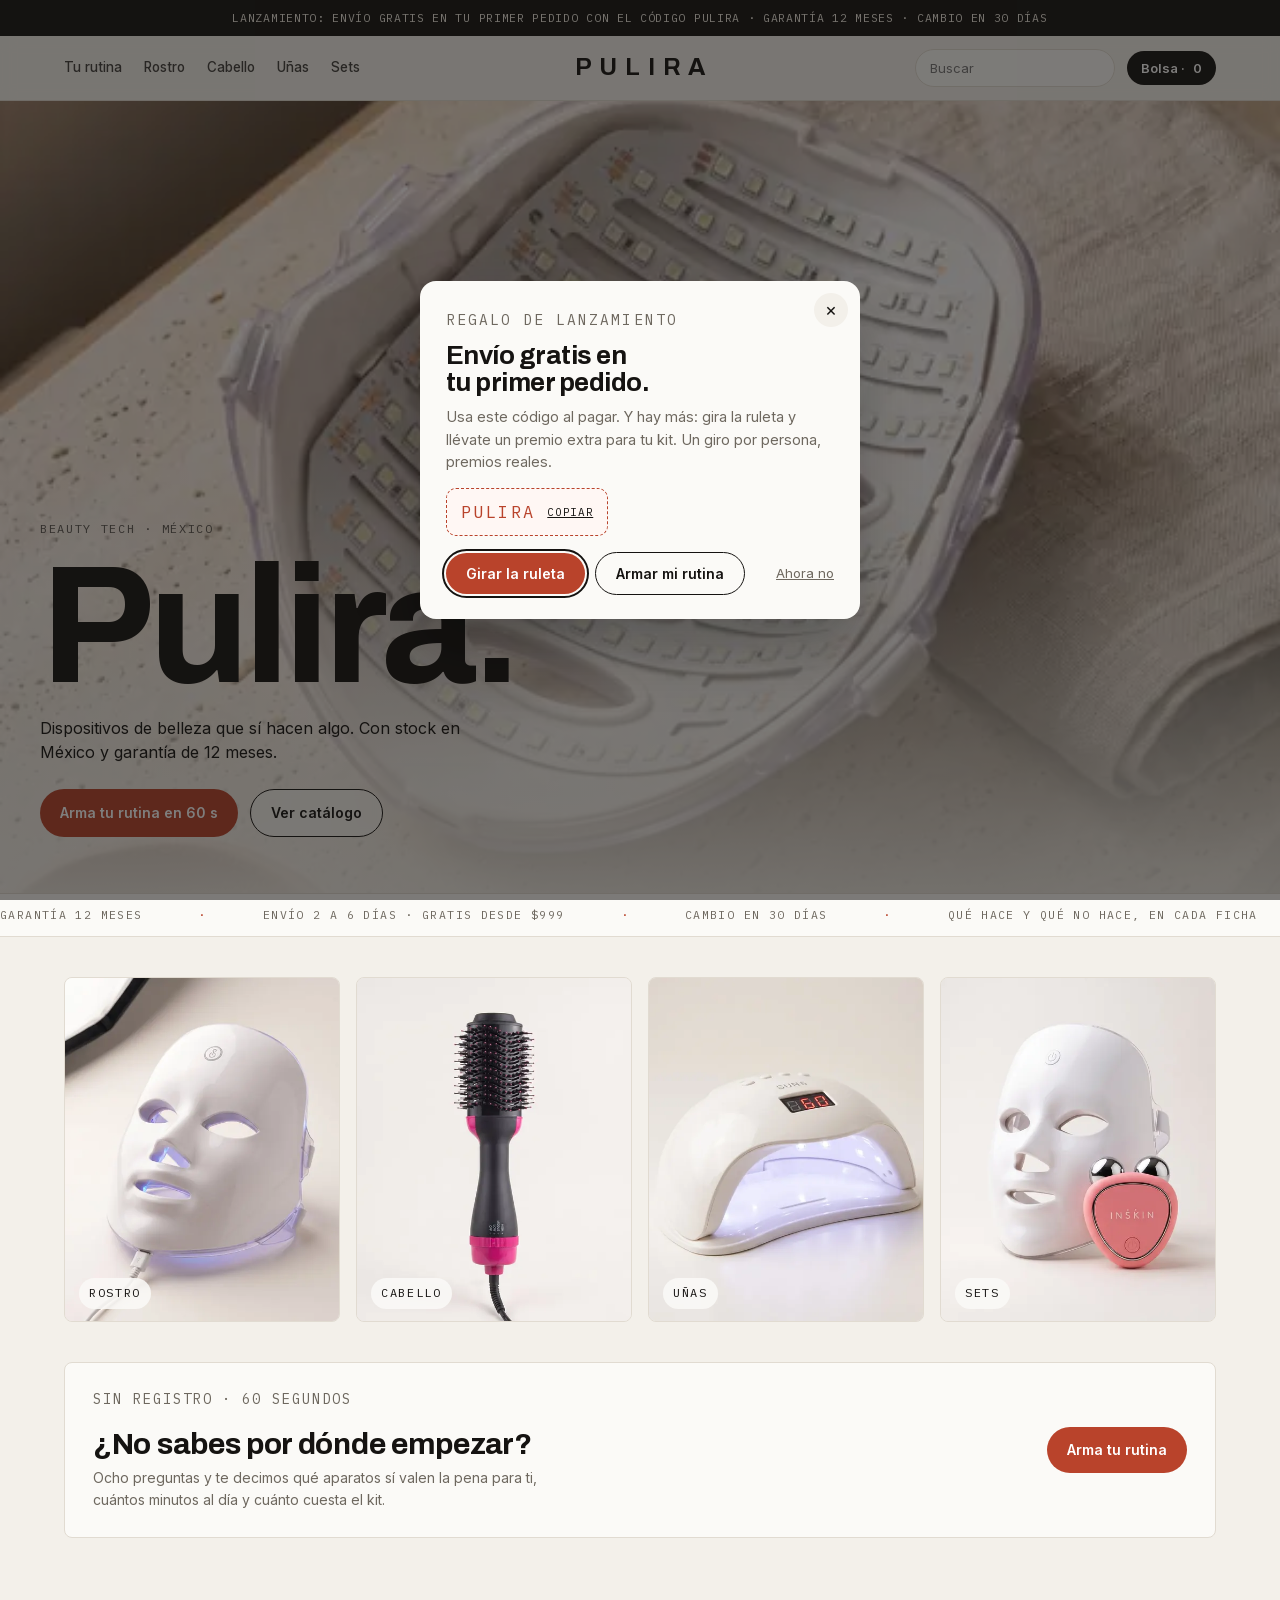
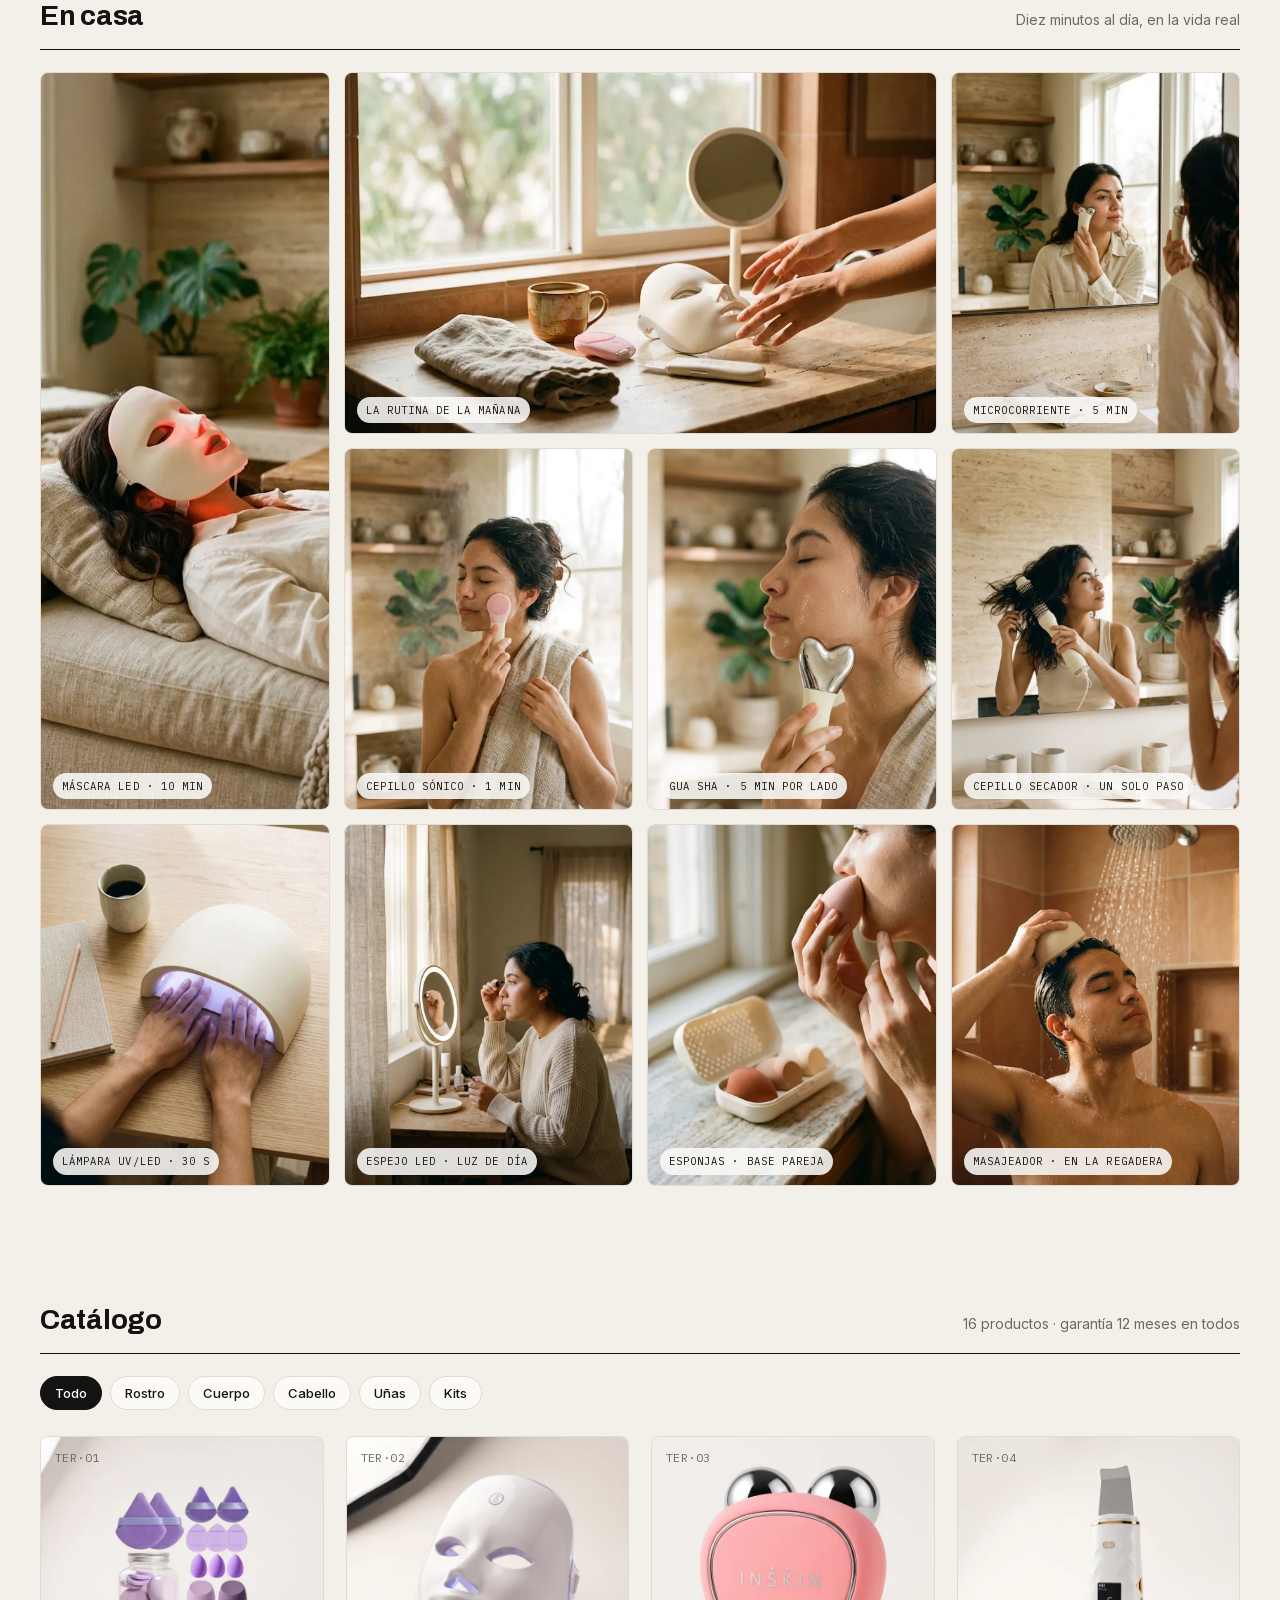
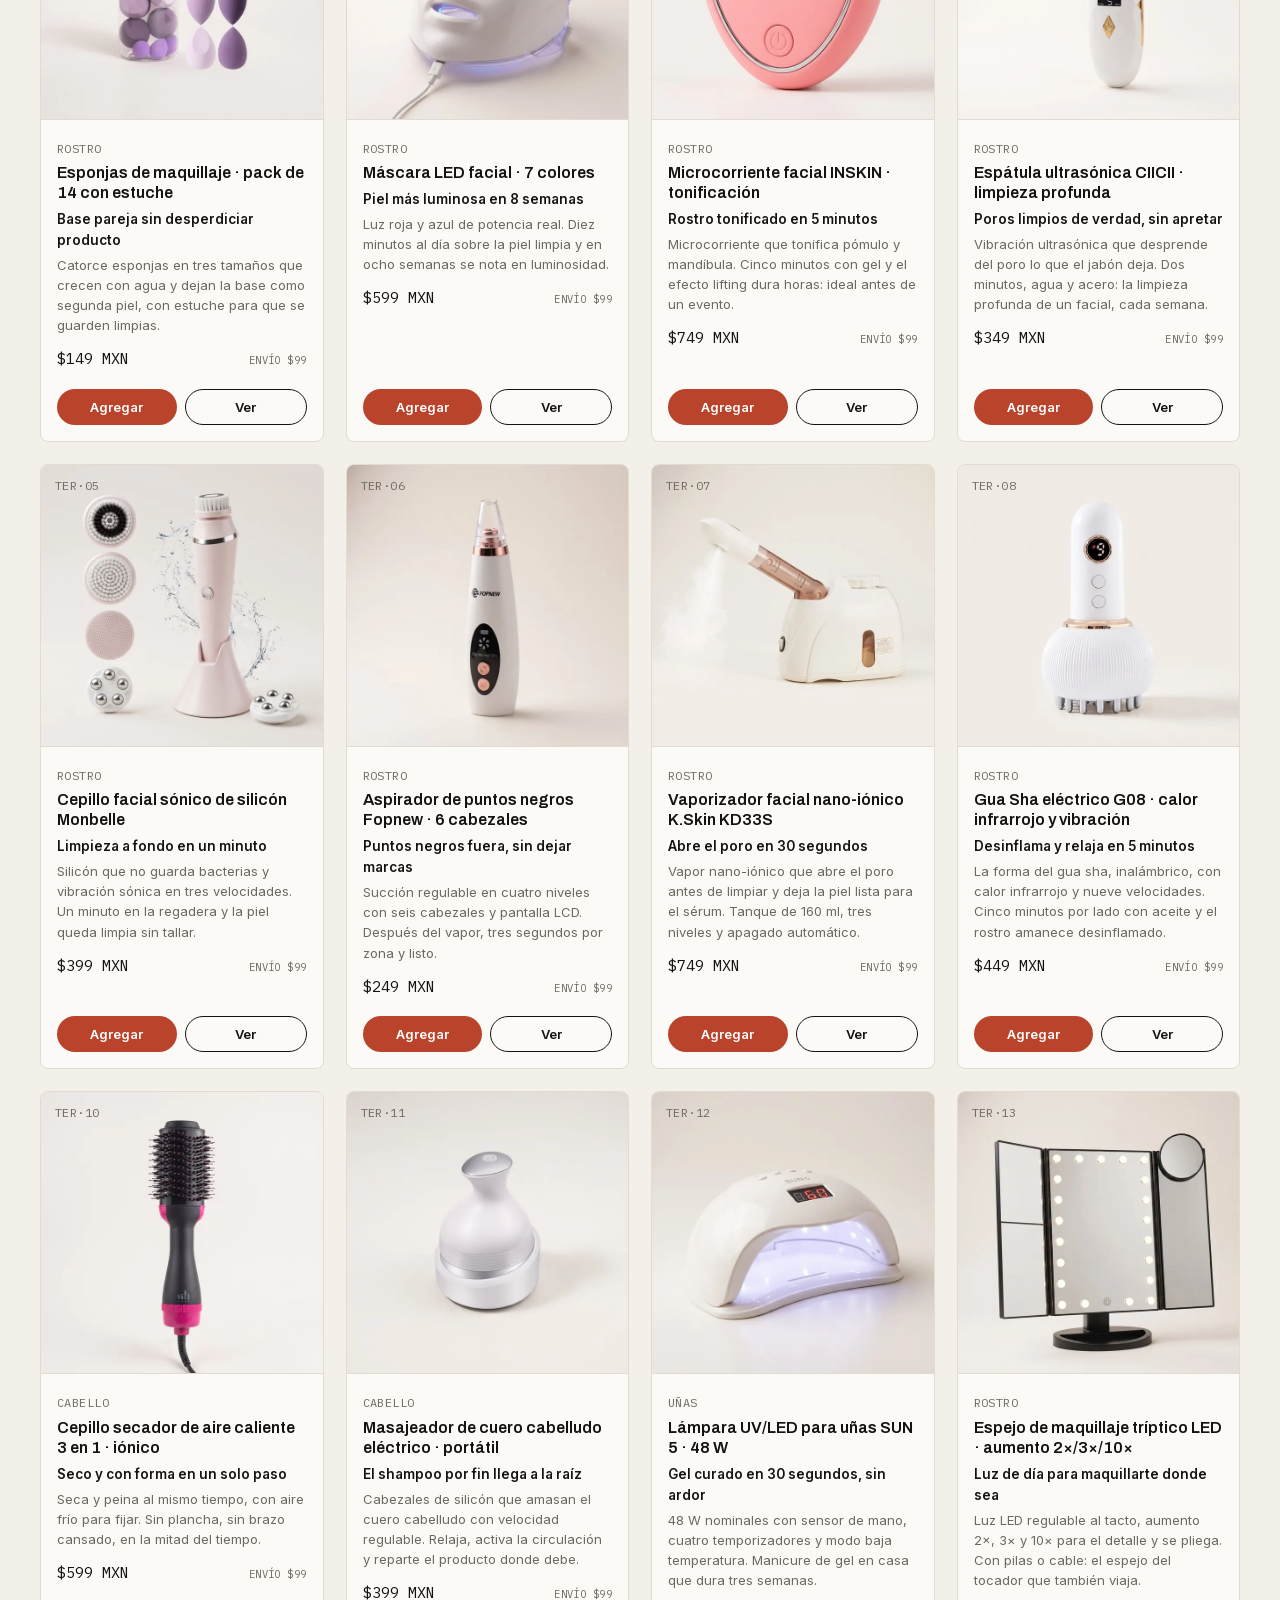
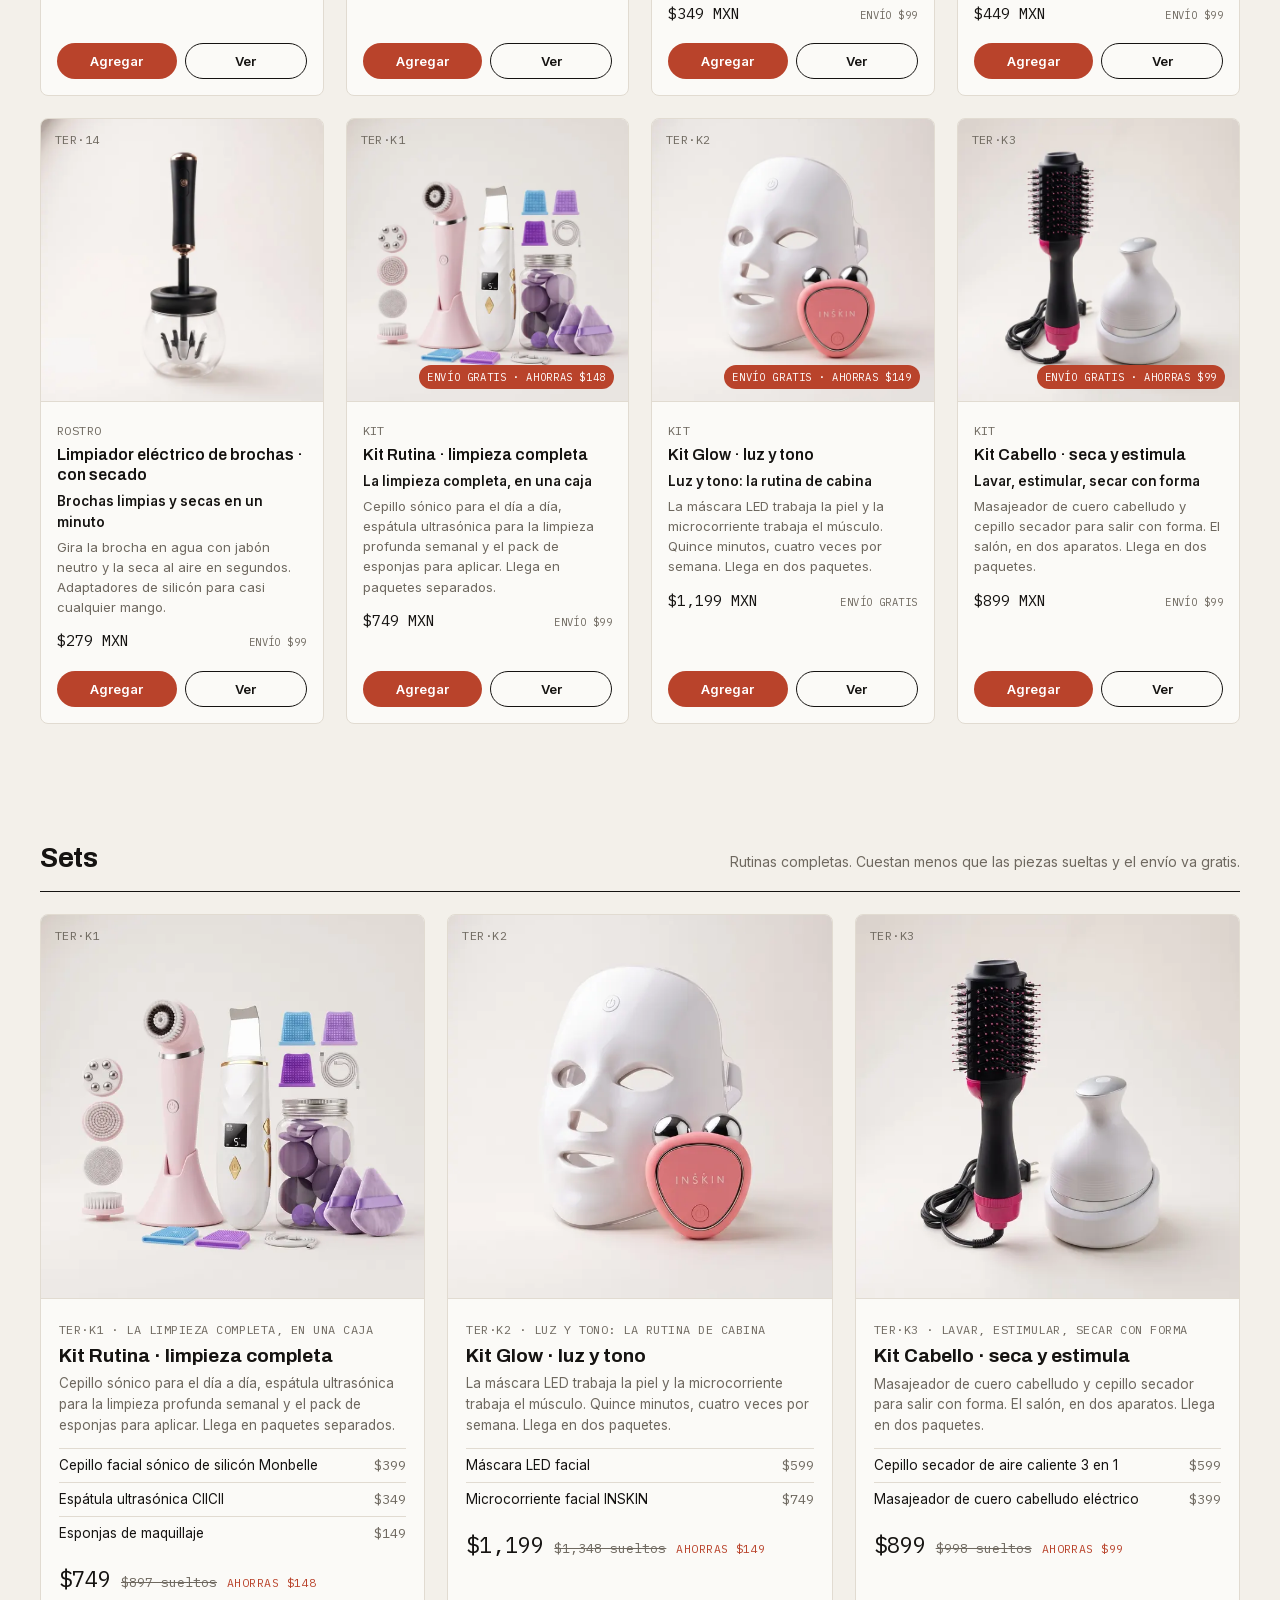
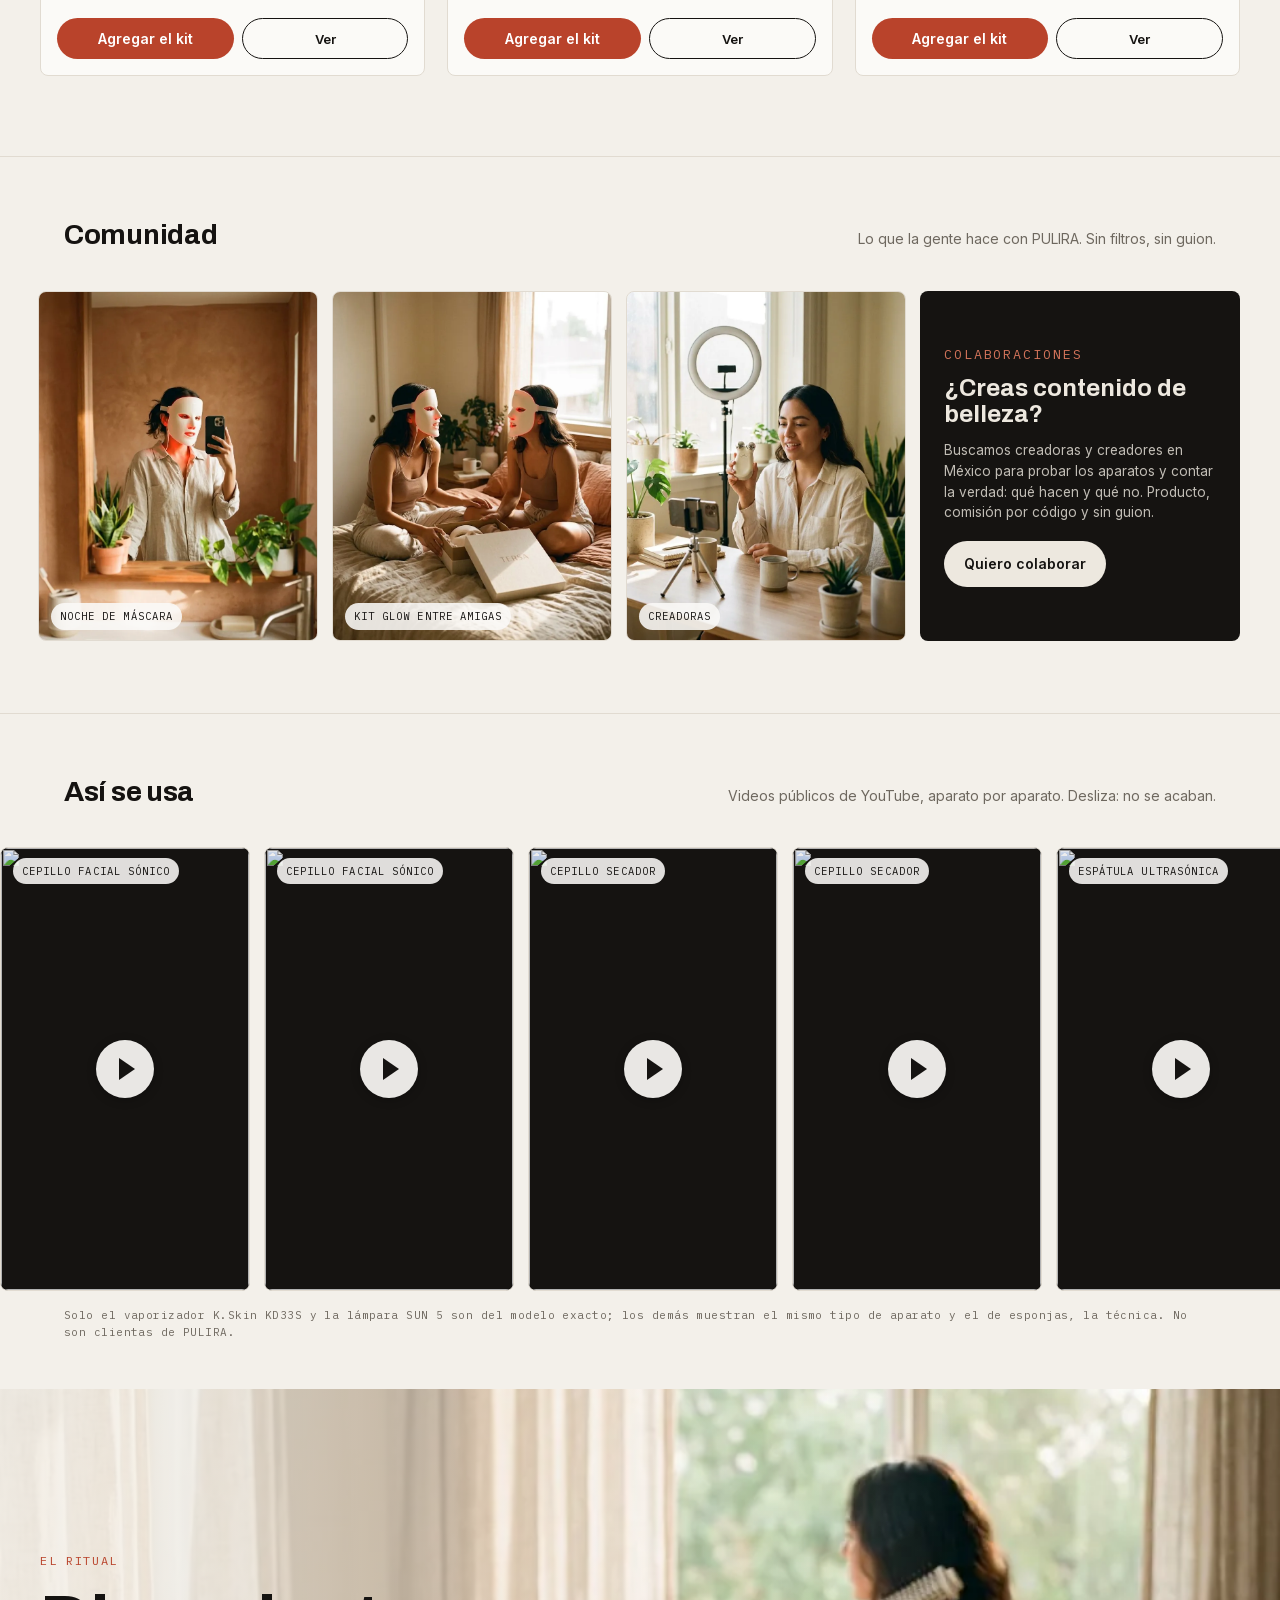
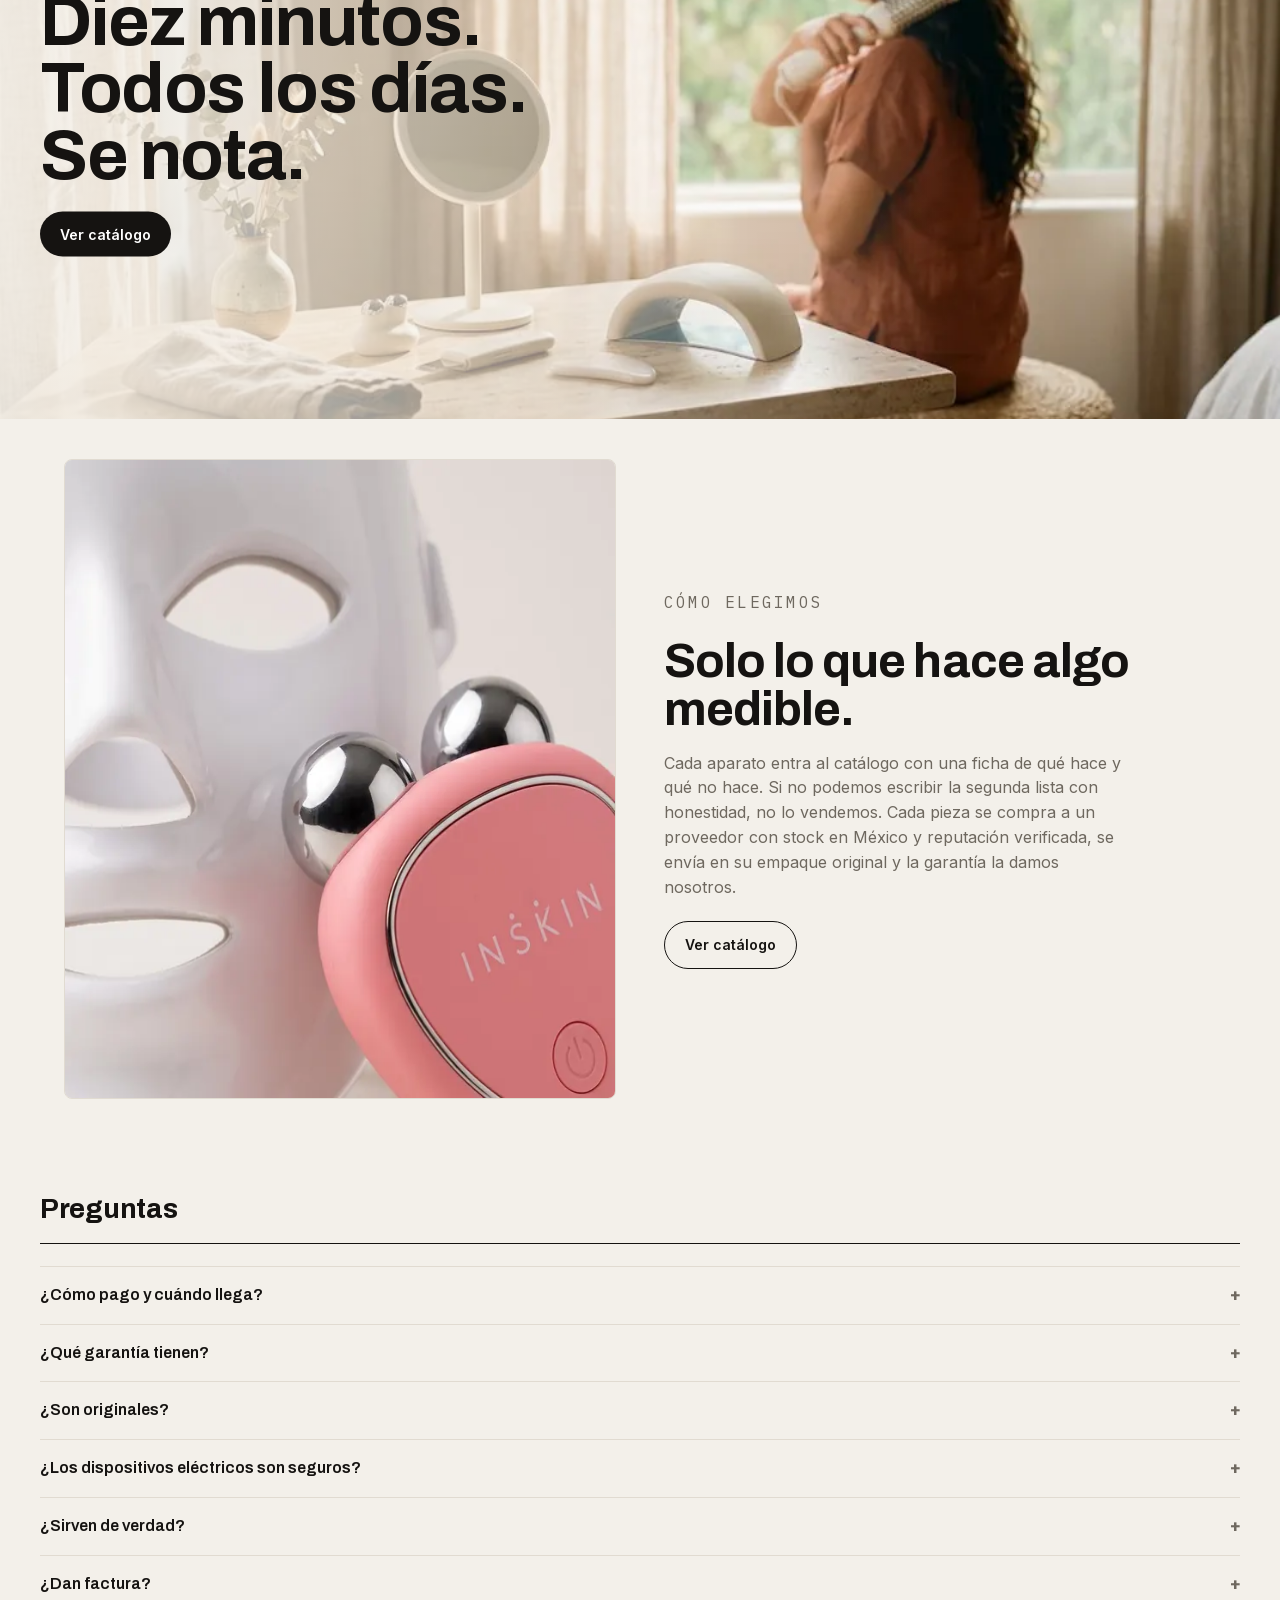
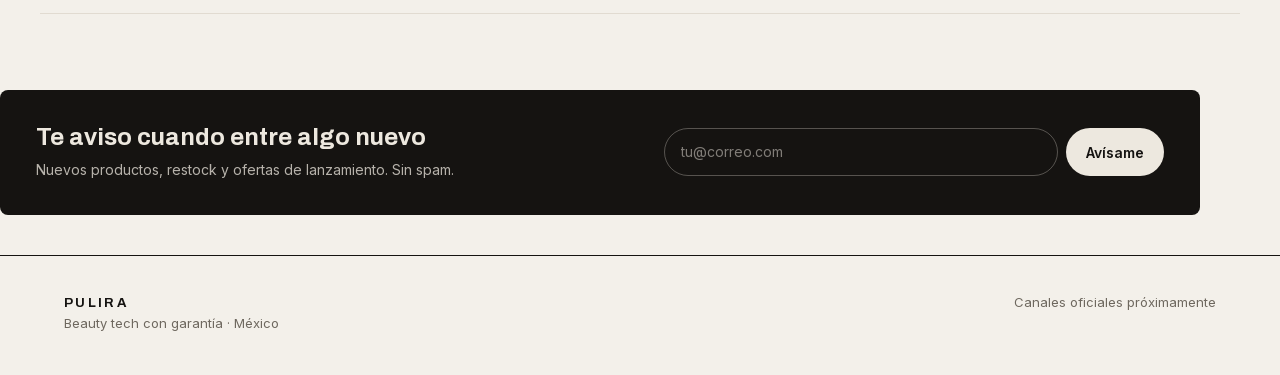
==== commit 3a61d108: "PULIRA · actualización 2026-09-13" ====
--- a/index.html
+++ b/index.html
@@ -10,12 +10,11 @@
 <meta property="og:description" content="Dispositivos de belleza con garantía de 12 meses, envío a todo México y fichas que dicen qué hacen y qué no.">
 <meta property="og:image" content="img/coleccion.jpg">
 <meta name="theme-color" content="#F3F0EA">
-<script>if(/^#(diagnostico|rutina)$/.test(location.hash))location.replace('rutina.html'+location.search)</script>
 <link rel="preload" as="image" type="image/webp" imagesrcset="img/hero-600.webp 600w, img/hero-900.webp 900w, img/hero-1200.webp 1200w" imagesizes="100vw" media="(max-width: 799px)">
 <link rel="preload" as="image" type="image/avif" imagesrcset="img/coleccion-1200.avif 1200w, img/coleccion-1800.avif 1800w, img/coleccion-2400.avif 2400w" imagesizes="100vw" media="(min-width: 800px)">
 <link rel="preload" as="font" type="font/woff2" crossorigin href="css/fonts/archivo-700.woff2">
 <link rel="preload" as="font" type="font/woff2" crossorigin href="css/fonts/inter-400.woff2">
-<style>@font-face{font-family:'Archivo';font-style:normal;font-weight:500;font-display:swap;src:url(css/fonts/archivo-500.woff2) format('woff2');unicode-range:U+0000-00FF, U+0131, U+0152-0153, U+02BB-02BC, U+02C6, U+02DA, U+02DC, U+0304, U+0308, U+0329, U+2000-206F, U+20AC, U+2122, U+2191, U+2193, U+2212, U+2215, U+FEFF, U+FFFD}@font-face{font-family:'Archivo';font-style:normal;font-weight:600;font-display:swap;src:url(css/fonts/archivo-600.woff2) format('woff2');unicode-range:U+0000-00FF, U+0131, U+0152-0153, U+02BB-02BC, U+02C6, U+02DA, U+02DC, U+0304, U+0308, U+0329, U+2000-206F, U+20AC, U+2122, U+2191, U+2193, U+2212, U+2215, U+FEFF, U+FFFD}@font-face{font-family:'Archivo';font-style:normal;font-weight:700;font-display:swap;src:url(css/fonts/archivo-700.woff2) format('woff2');unicode-range:U+0000-00FF, U+0131, U+0152-0153, U+02BB-02BC, U+02C6, U+02DA, U+02DC, U+0304, U+0308, U+0329, U+2000-206F, U+20AC, U+2122, U+2191, U+2193, U+2212, U+2215, U+FEFF, U+FFFD}@font-face{font-family:'IBM Plex Mono';font-style:normal;font-weight:400;font-display:optional;src:url(css/fonts/ibm-plex-mono-400.woff2) format('woff2');unicode-range:U+0000-00FF, U+0131, U+0152-0153, U+02BB-02BC, U+02C6, U+02DA, U+02DC, U+0304, U+0308, U+0329, U+2000-206F, U+20AC, U+2122, U+2191, U+2193, U+2212, U+2215, U+FEFF, U+FFFD}@font-face{font-family:'IBM Plex Mono';font-style:normal;font-weight:500;font-display:optional;src:url(css/fonts/ibm-plex-mono-500.woff2) format('woff2');unicode-range:U+0000-00FF, U+0131, U+0152-0153, U+02BB-02BC, U+02C6, U+02DA, U+02DC, U+0304, U+0308, U+0329, U+2000-206F, U+20AC, U+2122, U+2191, U+2193, U+2212, U+2215, U+FEFF, U+FFFD}@font-face{font-family:'Inter';font-style:normal;font-weight:400;font-display:optional;src:url(css/fonts/inter-400.woff2) format('woff2');unicode-range:U+0000-00FF, U+0131, U+0152-0153, U+02BB-02BC, U+02C6, U+02DA, U+02DC, U+0304, U+0308, U+0329, U+2000-206F, U+20AC, U+2122, U+2191, U+2193, U+2212, U+2215, U+FEFF, U+FFFD}@font-face{font-family:'Inter';font-style:normal;font-weight:500;font-display:optional;src:url(css/fonts/inter-500.woff2) format('woff2');unicode-range:U+0000-00FF, U+0131, U+0152-0153, U+02BB-02BC, U+02C6, U+02DA, U+02DC, U+0304, U+0308, U+0329, U+2000-206F, U+20AC, U+2122, U+2191, U+2193, U+2212, U+2215, U+FEFF, U+FFFD}@font-face{font-family:'Inter';font-style:normal;font-weight:600;font-display:optional;src:url(css/fonts/inter-600.woff2) format('woff2');unicode-range:U+0000-00FF, U+0131, U+0152-0153, U+02BB-02BC, U+02C6, U+02DA, U+02DC, U+0304, U+0308, U+0329, U+2000-206F, U+20AC, U+2122, U+2191, U+2193, U+2212, U+2215, U+FEFF, U+FFFD}:root{--hueso:#F3F0EA;--papel:#FBFAF7;--tinta:#151311;--gris:#6E685F;--linea:#E1DBD1;--acento:#B9432B;--acento-2:#9A3622;--verde:#2F6B4F;--display:"Archivo",system-ui,sans-serif;--sans:"Inter",system-ui,sans-serif;--mono:"IBM Plex Mono",ui-monospace,SFMono-Regular,monospace}*{margin:0;padding:0;box-sizing:border-box}html{scroll-behavior:smooth;overflow-x:hidden}body{font-family:var(--sans);color:var(--tinta);background:var(--hueso);font-size:15px;line-height:1.55;-webkit-font-smoothing:antialiased}a{color:inherit;text-decoration:none}button{font-family:inherit;cursor:pointer;border:0;background:none;color:inherit}img,svg{display:block;max-width:100%}.wrap{max-width:1200px;margin:0 auto;padding:0 24px}.mono{font-family:var(--mono);font-size:12px;letter-spacing:.04em;text-transform:uppercase;color:var(--gris)}a:focus-visible,button:focus-visible,input:focus-visible,select:focus-visible{outline:2px solid var(--tinta);outline-offset:2px}.topbar{background:var(--tinta);color:#EDE8DF;font-family:var(--mono);font-size:11.5px;letter-spacing:.06em;text-transform:uppercase;text-align:center;padding:9px 16px}.hdr{position:sticky;top:0;z-index:20;background:rgba(243,240,234,.92);backdrop-filter:blur(8px);border-bottom:1px solid var(--linea)}.hdr .wrap{display:flex;align-items:center;gap:28px;height:64px}.logo{font-family:var(--display);font-weight:700;font-size:22px;letter-spacing:.18em}.logo small{font-family:var(--mono);font-weight:400;font-size:11px;letter-spacing:.08em;color:var(--gris);margin-left:10px;text-transform:uppercase}.hdr nav{display:flex;gap:22px;font-size:13.5px;font-weight:500}.hdr nav a{opacity:.8}.hdr nav a:hover{opacity:1}.hdr-acc{margin-left:auto;display:flex;align-items:center;gap:12px}.buscar{border:1px solid var(--linea);background:var(--papel);border-radius:999px;padding:8px 14px;font:inherit;font-size:13px;width:200px;color:var(--tinta)}.btn{display:inline-flex;align-items:center;justify-content:center;gap:8px;background:var(--tinta);color:#fff;padding:12px 20px;border-radius:999px;font-weight:600;font-size:14px;transition:background .15s,color .15s;white-space:nowrap}.btn:hover{background:var(--acento);color:#fff}.btn.linea{background:transparent;color:var(--tinta);border:1px solid var(--tinta)}.btn.linea:hover{background:var(--tinta);color:#fff}.btn.acento{background:var(--acento)}.btn.acento:hover{background:var(--acento-2)}.btn.chico{padding:9px 14px;font-size:13px}.hero{display:grid;grid-template-columns:1.1fr .9fr;gap:40px;align-items:center;padding:72px 0 56px}.eyebrow{font-family:var(--mono);font-size:12px;letter-spacing:.14em;text-transform:uppercase;color:var(--acento);margin-bottom:18px}.hero h1{font-family:var(--display);font-weight:700;font-size:clamp(44px,7vw,92px);line-height:.95;letter-spacing:-.02em}.lead{font-size:17px;color:var(--gris);max-width:480px;margin:22px 0 28px}.cta{display:flex;gap:12px;flex-wrap:wrap}.hero-tile{background:var(--papel);border:1px solid var(--linea);border-radius:8px;aspect-ratio:1/1;display:flex;flex-direction:column;justify-content:space-between;padding:22px;cursor:pointer}.hero-tile svg{width:58%;margin:auto;stroke:var(--tinta);fill:none;stroke-width:1.4;stroke-linecap:round;stroke-linejoin:round}.hero-tile .pie{display:flex;justify-content:space-between;font-family:var(--mono);font-size:12px;color:var(--gris);text-transform:uppercase;letter-spacing:.06em}.chips{display:flex;gap:8px;flex-wrap:wrap;margin:8px 0 26px}.chip{border:1px solid var(--linea);background:var(--papel);padding:8px 14px;border-radius:999px;font-size:13px;font-weight:500}.chip.on{background:var(--tinta);color:#fff;border-color:var(--tinta)}.grid{display:grid;grid-template-columns:repeat(auto-fill,minmax(250px,1fr));gap:22px}.card{background:var(--papel);border:1px solid var(--linea);border-radius:8px;overflow:hidden;display:flex;flex-direction:column;transition:border-color .2s}.card:hover{border-color:var(--tinta)}.tile{aspect-ratio:1/1;background:#F7F4EE;display:flex;align-items:center;justify-content:center;border-bottom:1px solid var(--linea);position:relative;cursor:pointer}.tile svg{width:52%;stroke:var(--tinta);fill:none;stroke-width:1.6;stroke-linecap:round;stroke-linejoin:round}.tile img{width:100%;height:100%;object-fit:cover}.tile .cod{position:absolute;top:12px;left:14px}.card-info{padding:16px 16px 6px;flex:1}.card-info h3{font-family:var(--display);font-weight:600;font-size:16px;line-height:1.25;margin:4px 0 6px}.card-info p{font-size:13px;color:var(--gris)}.precio{font-family:var(--mono);font-size:15px;margin-top:12px;color:var(--tinta)}.card-acc{display:flex;gap:8px;padding:12px 16px 16px}.card-acc .btn{flex:1}.vacio{text-align:center;color:var(--gris);padding:60px 0;font-size:14px;grid-column:1/-1}.sec{padding:56px 0}.sec-h{display:flex;align-items:baseline;justify-content:space-between;gap:20px;margin-bottom:22px;border-bottom:1px solid var(--tinta);padding-bottom:12px}.sec-h h2{font-family:var(--display);font-weight:700;font-size:28px;letter-spacing:-.01em}.sec-h p{color:var(--gris);font-size:14px}.reglas{display:grid;grid-template-columns:repeat(3,1fr);gap:22px}.regla{background:var(--papel);border:1px solid var(--linea);border-radius:8px;padding:22px}.regla b{font-family:var(--display);font-size:17px;display:block;margin:10px 0 8px}.regla p{font-size:14px;color:var(--gris)}.faq details{border-top:1px solid var(--linea);padding:16px 0}.faq details:last-child{border-bottom:1px solid var(--linea)}.faq summary{cursor:pointer;font-weight:600;font-family:var(--display);font-size:16px;list-style:none;display:flex;justify-content:space-between}.faq summary::-webkit-details-marker{display:none}.faq summary::after{content:"+";font-family:var(--mono);color:var(--gris)}.faq details[open] summary::after{content:"–"}.faq details p{margin-top:10px;color:var(--gris);font-size:14px;max-width:720px}footer{border-top:1px solid var(--tinta);margin-top:40px;padding:36px 0 48px;font-size:13px;color:var(--gris)}footer .wrap{display:flex;justify-content:space-between;gap:20px;flex-wrap:wrap}footer a:hover{color:var(--tinta)}footer .canales{display:flex;gap:14px;flex-wrap:wrap}.modal{position:fixed;inset:0;background:rgba(21,19,17,.55);display:none;z-index:40;padding:24px;overflow:auto}.modal.on{display:flex;align-items:flex-start;justify-content:center}.modal-box{background:var(--papel);border-radius:8px;max-width:960px;width:100%;display:grid;grid-template-columns:1fr 1fr;overflow:hidden;position:relative;margin:auto}.modal-box .tile{aspect-ratio:auto;border-bottom:0;border-right:1px solid var(--linea);min-height:420px;cursor:default}.modal-txt{padding:30px 30px 26px}.modal-txt h2{font-family:var(--display);font-weight:700;font-size:26px;line-height:1.1;margin:6px 0 10px}.modal-txt .precio{font-size:20px;margin:0 0 14px}.modal-txt>p{font-size:14.5px;color:var(--gris)}.modal-txt h4{font-family:var(--mono);font-size:11.5px;letter-spacing:.1em;text-transform:uppercase;color:var(--gris);margin:18px 0 8px}.modal-txt ul{padding-left:18px;font-size:14px}.modal-txt li{margin:4px 0}.specs{width:100%;border-collapse:collapse;font-size:13.5px}.specs td{padding:7px 0;border-top:1px solid var(--linea);vertical-align:top}.specs td:first-child{color:var(--gris);width:38%}.modal-txt .cta{margin-top:22px}.cerrar{position:absolute;top:14px;right:14px;width:36px;height:36px;border-radius:50%;background:var(--hueso);font-size:18px;line-height:1}.nota{font-size:12.5px;color:var(--gris);margin-top:10px}.velo{position:fixed;inset:0;background:rgba(21,19,17,.35);z-index:45;display:none}.velo.on{display:block}.drawer{position:fixed;top:0;right:0;height:100%;width:min(420px,100%);background:var(--papel);border-left:1px solid var(--linea);z-index:50;transform:translateX(100%);visibility:hidden;transition:transform .25s,visibility 0s .25s;display:flex;flex-direction:column}.drawer.on{transform:none;visibility:visible;transition:transform .25s}.drawer-h{display:flex;justify-content:space-between;align-items:center;padding:20px 22px;border-bottom:1px solid var(--linea)}.drawer-h b{font-family:var(--display);font-size:18px}.drawer-items{flex:1;overflow:auto;padding:10px 22px}.item{display:grid;grid-template-columns:1fr auto;gap:8px 14px;padding:14px 0;border-bottom:1px solid var(--linea);font-size:14px;align-items:center}.item b{font-family:var(--display);font-weight:600;display:block;font-size:14px}.item .sub{font-family:var(--mono);font-size:12px;color:var(--gris)}.item .qty{display:flex;align-items:center;gap:8px;font-family:var(--mono);font-size:13px}.item .qty button{width:26px;height:26px;border:1px solid var(--linea);border-radius:50%;line-height:1}.item .qty button:hover{border-color:var(--tinta)}.drawer-f{padding:18px 22px 22px;border-top:1px solid var(--linea)}.linea-total{display:flex;justify-content:space-between;font-size:14px;padding:4px 0;color:var(--gris)}.linea-total.total{color:var(--tinta);font-weight:600;font-size:16px;border-top:1px solid var(--linea);margin-top:8px;padding-top:10px}.drawer-f .btn{width:100%;margin-top:14px}.drawer-f .nota{text-align:center}.motor-h{padding:44px 0 26px}.motor-h h1{font-family:var(--display);font-weight:700;font-size:clamp(34px,5vw,56px);letter-spacing:-.02em;line-height:1}.motor-h p{color:var(--gris);max-width:760px;margin-top:14px}.globales{background:var(--papel);border:1px solid var(--linea);border-radius:8px;padding:18px 20px;display:grid;grid-template-columns:repeat(auto-fill,minmax(150px,1fr));gap:12px 16px}.campo{display:flex;flex-direction:column;gap:5px}.campo label{font-family:var(--mono);font-size:10.5px;letter-spacing:.08em;text-transform:uppercase;color:var(--gris)}.campo input,.campo select{border:1px solid var(--linea);border-radius:4px;padding:7px 9px;font:inherit;font-family:var(--mono);font-size:13px;background:#fff;color:var(--tinta);width:100%}.toggles{grid-column:1/-1;display:flex;gap:18px;flex-wrap:wrap;align-items:center;font-size:13px;padding-top:12px;border-top:1px solid var(--linea)}.toggles label{display:flex;align-items:center;gap:6px;cursor:pointer}.toggles input{accent-color:var(--tinta)}.acciones{margin-left:auto;display:flex;gap:8px}.esquema{display:grid;grid-template-columns:1fr 1fr;gap:22px}.tarjeta{background:var(--papel);border:1px solid var(--linea);border-radius:8px;padding:22px}.tarjeta.negra{background:var(--tinta);color:#EDE8DF;border-color:var(--tinta)}.tarjeta h3{font-family:var(--display);font-size:18px;margin-bottom:6px}.tarjeta .sub{font-size:13px;opacity:.7;margin-bottom:14px}.linea-e{display:flex;justify-content:space-between;gap:16px;padding:9px 0;border-top:1px solid rgba(128,128,128,.25);font-size:14px}.linea-e span:first-child{opacity:.78}.linea-e b{font-family:var(--mono);font-weight:500;white-space:nowrap}.linea-e.grande b{font-size:20px}.linea-e.grande{padding:14px 0}.mal{color:var(--acento)} .bien{color:var(--verde)}.tarjeta.negra .mal{color:#FF8A6B}.tarjeta.negra .bien{color:#8FD3AE}.selector{display:flex;align-items:center;gap:10px;font-size:13px;min-width:0;max-width:100%}.selector select{border:1px solid var(--linea);border-radius:4px;padding:7px 9px;font:inherit;font-size:13px;background:#fff;color:var(--tinta);min-width:0;max-width:100%;text-overflow:ellipsis}.tabla-wrap{overflow-x:auto;background:var(--papel);border:1px solid var(--linea);border-radius:8px}table.motor{width:100%;border-collapse:collapse;font-size:12.5px;min-width:1100px}table.motor th{font-family:var(--mono);font-size:10px;letter-spacing:.05em;text-transform:uppercase;color:var(--gris);text-align:right;padding:12px 6px;border-bottom:1px solid var(--tinta);white-space:nowrap;font-weight:500;vertical-align:bottom}table.motor th:first-child,table.motor td:first-child{text-align:left}table.motor td{padding:8px 6px;border-bottom:1px solid var(--linea);text-align:right;font-family:var(--mono);white-space:nowrap;vertical-align:middle}table.motor td.n{font-family:var(--sans);white-space:normal;min-width:200px;max-width:240px}table.motor td.n small{display:block;color:var(--gris);font-size:11.5px}table.motor td.n .tag{display:inline-block;font-family:var(--mono);font-size:10px;letter-spacing:.06em;text-transform:uppercase;border:1px solid var(--linea);border-radius:3px;padding:1px 5px;margin:4px 4px 0 0;color:var(--gris)}table.motor td.n .tag.rojo{border-color:var(--acento);color:var(--acento)}table.motor input{width:64px;border:1px solid var(--linea);border-radius:4px;padding:4px 6px;font:inherit;font-family:var(--mono);font-size:12.5px;text-align:right;background:#fff;color:var(--tinta)}table.motor input.fijo{border-color:var(--tinta)}table.motor input::placeholder{color:#B7B0A5}table.motor tr.top td{background:#F7F4EE}table.motor tr.fuera td{opacity:.45}table.motor tfoot td{font-weight:600;border-top:1px solid var(--tinta);border-bottom:0}.kpis{display:grid;grid-template-columns:repeat(3,1fr);gap:18px;margin-bottom:22px}.kpi{background:var(--papel);border:1px solid var(--linea);border-radius:8px;padding:18px 20px}.kpi h4{font-family:var(--mono);font-size:11px;letter-spacing:.08em;text-transform:uppercase;color:var(--gris);margin-bottom:6px}.kpi .big{font-family:var(--display);font-size:30px;font-weight:700;letter-spacing:-.01em;line-height:1.1}.kpi p{font-size:12.5px;color:var(--gris);margin-top:6px}.kpi .fila{display:flex;justify-content:space-between;font-size:12.5px;padding:4px 0;border-top:1px solid var(--linea);margin-top:6px}.kpi .fila b{font-family:var(--mono);font-weight:500}.kpi.gana{border-color:var(--tinta);box-shadow:inset 0 0 0 1px var(--tinta)}.chart{background:var(--papel);border:1px solid var(--linea);border-radius:8px;padding:16px;margin-bottom:22px}.chart svg{width:100%;height:auto;font-family:var(--mono);font-size:11px}.leyenda{display:flex;gap:18px;font-family:var(--mono);font-size:11.5px;color:var(--gris);margin-top:8px;flex-wrap:wrap}.leyenda i{display:inline-block;width:18px;height:0;border-top:2px solid;vertical-align:middle;margin-right:6px}.reglas-motor{display:grid;grid-template-columns:repeat(2,1fr);gap:18px}.reglas-motor .regla b{margin-top:0}.reglas-motor .regla p+p{margin-top:8px}.riesgos{width:100%;border-collapse:collapse;font-size:13.5px;background:var(--papel);border:1px solid var(--linea);border-radius:8px;overflow:hidden}.riesgos th{text-align:left;font-family:var(--mono);font-size:10.5px;letter-spacing:.06em;text-transform:uppercase;color:var(--gris);padding:12px 14px;border-bottom:1px solid var(--tinta);font-weight:500}.riesgos td{padding:11px 14px;border-bottom:1px solid var(--linea);vertical-align:top}.riesgos td:first-child{font-weight:600;white-space:nowrap}.aviso{font-size:12.5px;color:var(--gris);margin-top:12px}@media(max-width:900px){.hero{grid-template-columns:1fr;padding:44px 0 30px}.hero-tile{max-width:380px}.reglas,.esquema,.kpis,.reglas-motor{grid-template-columns:1fr}.modal-box{grid-template-columns:1fr}.modal-box .tile{min-height:260px;border-right:0;border-bottom:1px solid var(--linea)}.hdr nav{display:none}.hdr .wrap{gap:14px}.logo small{display:none}.buscar{width:110px;min-width:0}.acciones{margin-left:0}}@media(max-width:700px){.sec-h{flex-wrap:wrap}.selector{width:100%}.selector select{flex:1}.riesgos,.riesgos tbody,.riesgos tr,.riesgos td{display:block;width:100%}.riesgos thead{display:none}.riesgos td:first-child{white-space:normal;border-bottom:0;padding-bottom:2px}.riesgos td{border-bottom:0}.riesgos tr{border-bottom:1px solid var(--linea);padding:6px 0}}@media(max-width:400px){.buscar{width:90px}.btn.chico{padding:9px 12px}.wrap{padding:0 18px}}.hero-nota{font-family:var(--mono);font-size:11.5px;letter-spacing:.06em;text-transform:uppercase;color:var(--gris);margin-top:18px}.hero-tile.foto{padding:0;overflow:hidden;position:relative}.hero-tile.foto img{width:100%;height:100%;object-fit:cover;position:absolute;inset:0}.hero-tile.foto .pie{position:absolute;left:18px;right:18px;background:rgba(251,250,247,.9);padding:8px 12px;border-radius:6px;backdrop-filter:blur(4px)}.hero-tile.foto .pie.arriba{top:18px}.hero-tile.foto .pie.abajo{bottom:18px}.confianza{display:grid;grid-template-columns:repeat(4,1fr);border:1px solid var(--linea);border-radius:8px;background:var(--papel);overflow:hidden;margin-top:8px}.confianza div{padding:16px 18px;border-right:1px solid var(--linea)}.confianza div:last-child{border-right:0}.confianza b{display:block;font-family:var(--display);font-size:15px}.confianza span{font-size:12.5px;color:var(--gris)}.picks{display:grid;grid-template-columns:repeat(3,1fr);gap:22px}.pick{background:var(--papel);border:1px solid var(--linea);border-radius:8px;overflow:hidden;display:flex;flex-direction:column}.pick .tile{aspect-ratio:4/3}.pick-info{padding:18px 18px 16px;flex:1;display:flex;flex-direction:column}.pick-info .mono{margin-bottom:6px}.pick-info h3{font-family:var(--display);font-size:19px;line-height:1.2;margin-bottom:6px}.pick-info p{font-size:13.5px;color:var(--gris);flex:1}.pick-info .fila{display:flex;justify-content:space-between;align-items:center;margin-top:14px;gap:10px}.card .beneficio{font-weight:600;font-size:13.5px;color:var(--tinta);margin:0 0 4px}.card .precio-fila{display:flex;justify-content:space-between;align-items:baseline;gap:8px;margin-top:12px;flex-wrap:wrap}.card .precio-fila .precio{white-space:nowrap;margin-top:0}.card .envio-nota{font-family:var(--mono);font-size:10.5px;letter-spacing:.04em;text-transform:uppercase;color:var(--gris)}.badge-kit{position:absolute;bottom:12px;right:14px;font-family:var(--mono);font-size:10.5px;letter-spacing:.06em;text-transform:uppercase;background:var(--tinta);color:#fff;padding:4px 8px;border-radius:999px}.badge-kit.gratis{background:var(--acento)}.kits{display:grid;grid-template-columns:repeat(3,1fr);gap:22px}.kit{background:var(--papel);border:1px solid var(--linea);border-radius:8px;overflow:hidden;display:flex;flex-direction:column}.kit .tile{aspect-ratio:4/3}.kit-info{padding:18px 18px 16px;flex:1}.kit-info h3{font-family:var(--display);font-size:19px;line-height:1.2;margin:4px 0 6px}.kit-info p{font-size:13.5px;color:var(--gris)}.kit-info ul{list-style:none;margin:12px 0;font-size:13.5px}.kit-info li{padding:6px 0;border-top:1px solid var(--linea);display:flex;justify-content:space-between;gap:10px}.kit-info li span:last-child{font-family:var(--mono);color:var(--gris);white-space:nowrap}.kit-precio{display:flex;align-items:baseline;gap:10px;margin-top:6px}.kit-precio .precio{font-size:22px;margin:0}.kit-precio s{font-family:var(--mono);color:var(--gris);font-size:13px}.kit-precio .ahorro{font-family:var(--mono);font-size:11.5px;color:var(--acento);letter-spacing:.04em;text-transform:uppercase}.kit .card-acc{padding-top:6px}table.compara{width:100%;border-collapse:collapse;font-size:14px;background:var(--papel);min-width:640px}table.compara th{font-family:var(--mono);font-size:11px;letter-spacing:.08em;text-transform:uppercase;color:var(--gris);text-align:left;padding:14px 16px;border-bottom:1px solid var(--tinta);font-weight:500}table.compara td{padding:13px 16px;border-bottom:1px solid var(--linea);vertical-align:top;color:var(--gris)}table.compara td:first-child{color:var(--tinta);font-weight:600;white-space:nowrap}table.compara .pulira{background:#F7F4EE;color:var(--tinta);font-weight:500}table.compara th.pulira{color:var(--acento)}.garantia{display:grid;grid-template-columns:repeat(3,1fr);gap:22px}.news{background:var(--tinta);color:#EDE8DF;border-radius:8px;padding:34px 36px;display:grid;grid-template-columns:1.2fr 1fr;gap:28px;align-items:center;margin:20px 0 10px}.news h2{font-family:var(--display);font-size:24px;line-height:1.15;margin-bottom:8px}.news p{font-size:14px;opacity:.75}.news form{display:flex;gap:8px}.news input{flex:1;border:1px solid rgba(237,232,223,.3);background:transparent;color:#EDE8DF;border-radius:999px;padding:12px 16px;font:inherit;font-size:14px;min-width:0}.news input::placeholder{color:rgba(237,232,223,.5)}.news .btn{background:#EDE8DF;color:var(--tinta)}.news .btn:hover{background:var(--acento);color:#fff}.news .ok{font-family:var(--mono);font-size:12px;letter-spacing:.06em;text-transform:uppercase;color:#8FD3AE}.wa-float{position:fixed;right:22px;bottom:22px;z-index:30;background:#25D366;color:#fff;font-weight:600;font-size:14px;padding:12px 18px;border-radius:999px;box-shadow:0 6px 20px rgba(0,0,0,.18)}.wa-float:hover{background:#1DA851}.modal-txt .para{background:#F7F4EE;border-radius:6px;padding:12px 14px;font-size:13.5px;margin-top:14px}.modal-txt .para b{font-family:var(--mono);font-weight:500;font-size:11px;letter-spacing:.08em;text-transform:uppercase;color:var(--gris);display:block;margin-bottom:4px}.modal-txt .beneficio{font-family:var(--display);font-size:17px;font-weight:600;color:var(--acento);margin:0 0 8px}.sugerencias{padding:0 22px}.sug{border:1px solid var(--linea);border-radius:6px;padding:12px 14px;margin:10px 0;font-size:13px;background:#F7F4EE}.sug b{display:block;font-family:var(--display);font-size:14px;margin-bottom:2px}.sug p{color:var(--gris);margin-bottom:8px}.sug .btn{padding:7px 12px;font-size:12.5px}.codigo{display:flex;gap:8px;margin-bottom:6px}.codigo input{flex:1;border:1px solid var(--linea);border-radius:999px;padding:9px 14px;font:inherit;font-size:13px;min-width:0;text-transform:uppercase}.drawer-f .nota{text-align:left;margin:0 0 8px}@media(max-width:900px){.confianza{grid-template-columns:repeat(2,1fr)}.confianza div:nth-child(2){border-right:0}.confianza div:nth-child(-n+2){border-bottom:1px solid var(--linea)}.picks,.kits,.garantia{grid-template-columns:1fr}.news{grid-template-columns:1fr;padding:26px 22px}}.tile img.alt{position:absolute;inset:0;opacity:0;transition:opacity .25s}.card:hover .tile img.alt,.pick:hover .tile img.alt,.kit:hover .tile img.alt{opacity:1}.galeria{display:flex;flex-direction:column;border-right:1px solid var(--linea)}.galeria .tile{aspect-ratio:1/1;border:0;cursor:default;min-height:0}.galeria .tile.grande img{position:static}.thumbs{display:flex;gap:8px;padding:12px 14px;border-top:1px solid var(--linea);background:var(--papel)}.thumb{flex:1;border:1px solid var(--linea);border-radius:6px;overflow:hidden;background:#F7F4EE;display:flex;flex-direction:column;align-items:center;padding:0;cursor:pointer}.thumb img{width:100%;aspect-ratio:1/1;object-fit:cover;display:block}.thumb span{font-family:var(--mono);font-size:10px;letter-spacing:.06em;text-transform:uppercase;color:var(--gris);padding:5px 0}.thumb.on{border-color:var(--tinta)}.thumb.on span{color:var(--tinta)}.coleccion img{width:100%;border-radius:8px;border:1px solid var(--linea);margin-bottom:22px;display:block}@media(max-width:900px){.galeria{border-right:0;border-bottom:1px solid var(--linea)}.modal-box .galeria .tile{min-height:0}}.hdr .wrap{position:relative;justify-content:space-between}.logo.centro{position:absolute;left:50%;transform:translateX(-50%);font-size:24px;letter-spacing:.32em;padding-left:.32em}.hero-full{position:relative;height:min(88vh,860px);min-height:520px;overflow:hidden;background:#EDE6DC}.hero-full picture,.hero-full img{position:absolute;inset:0;width:100%;height:100%;object-fit:cover;object-position:center}.hero-full .hero-txt{position:absolute;left:0;right:0;bottom:0;padding:0 max(24px,calc((100% - 1200px)/2)) 56px;color:var(--tinta)}.hero-full .eyebrow{color:var(--tinta);opacity:.7}.hero-full h1{font-family:var(--display);font-weight:700;font-size:clamp(72px,13vw,180px);line-height:.85;letter-spacing:-.03em;margin:0 0 18px}.hero-full .lead{margin:0 0 24px;color:var(--tinta);max-width:440px;font-size:16px}.hero-full .cta .btn.linea{background:rgba(251,250,247,.6);backdrop-filter:blur(4px)}.marquee{overflow:hidden;border-top:1px solid var(--linea);border-bottom:1px solid var(--linea);background:var(--papel);font-family:var(--mono);font-size:11.5px;letter-spacing:.12em;text-transform:uppercase;color:var(--gris);padding:12px 0}.marquee-in{display:flex;gap:56px;width:max-content;animation:marquee 40s linear infinite}.marquee-in span{white-space:nowrap}.marquee-in span::after{content:"·";margin-left:56px;color:var(--acento)}@keyframes marquee{from{transform:translateX(0)}to{transform:translateX(-50%)}}.cats{display:grid;grid-template-columns:repeat(4,1fr);gap:16px;padding:40px 24px 0}.cat{position:relative;display:block;aspect-ratio:4/5;border-radius:8px;overflow:hidden;background:#F7F4EE;border:1px solid var(--linea)}.cat img{width:100%;height:100%;object-fit:cover;transition:transform .5s}.cat:hover img{transform:scale(1.04)}.cat span{position:absolute;left:14px;bottom:12px;font-family:var(--mono);font-size:12px;letter-spacing:.14em;text-transform:uppercase;background:rgba(251,250,247,.88);padding:6px 10px;border-radius:999px}.editorial{display:grid;grid-template-columns:1fr 1fr;gap:48px;align-items:center;padding:40px 24px 64px}.ed-img img{width:100%;border-radius:8px;border:1px solid var(--linea)}.ed-txt h2{font-family:var(--display);font-weight:700;font-size:clamp(30px,4vw,48px);line-height:1;letter-spacing:-.02em;margin:10px 0 18px}.ed-txt p{color:var(--gris);font-size:16px;max-width:460px;margin-bottom:22px}.kits .kit .tile{aspect-ratio:1/1}main>.sec.faq{padding-top:24px}@media(max-width:900px){.cats{grid-template-columns:repeat(2,1fr)}.editorial{grid-template-columns:1fr;gap:24px}.hero-full{height:80vh}.hero-full .hero-txt{padding-bottom:36px}.logo.centro{font-size:20px}}@media(max-width:600px){.hdr nav{display:none}.logo.centro{position:static;transform:none;padding-left:0}}.hero-full::after{content:"";position:absolute;left:0;right:0;bottom:0;height:55%;background:linear-gradient(to top,rgba(243,240,234,.92) 0%,rgba(243,240,234,.55) 45%,rgba(243,240,234,0) 100%);pointer-events:none}.hero-full .hero-txt{z-index:1}.mosaico{display:grid;grid-template-columns:repeat(4,1fr);grid-auto-rows:1fr;grid-auto-flow:dense;gap:14px}.mosaico figure{margin:0;position:relative;overflow:hidden;border-radius:8px;background:#F7F4EE;border:1px solid var(--linea);aspect-ratio:4/5}.mosaico figure.ancho{grid-column:span 2;aspect-ratio:auto}.mosaico figure.alto{grid-row:span 2;aspect-ratio:auto}.mosaico img{width:100%;height:100%;object-fit:cover;display:block;transition:transform .6s}.mosaico figure:hover img{transform:scale(1.03)}.mosaico figcaption{position:absolute;left:12px;bottom:10px;font-family:var(--mono);font-size:10.5px;letter-spacing:.1em;text-transform:uppercase;background:rgba(251,250,247,.88);padding:5px 9px;border-radius:999px}.comunidad{padding:56px 0 8px;border-top:1px solid var(--linea);margin-top:24px}.comunidad .sec-h{border-bottom:0;margin-bottom:8px}.carril{display:flex;gap:14px;overflow-x:auto;padding:14px max(24px,calc((100% - 1200px)/2)) 40px;scroll-snap-type:x mandatory;scrollbar-width:none}.carril::-webkit-scrollbar{display:none}.carril figure{flex:0 0 280px;margin:0;position:relative;border-radius:8px;overflow:hidden;background:#F7F4EE;border:1px solid var(--linea);aspect-ratio:4/5;scroll-snap-align:start}.carril img{width:100%;height:100%;object-fit:cover;display:block}.carril figcaption{position:absolute;left:12px;bottom:10px;font-family:var(--mono);font-size:10.5px;letter-spacing:.1em;text-transform:uppercase;background:rgba(251,250,247,.88);padding:5px 9px;border-radius:999px}.colabora{flex:0 0 320px;background:var(--tinta);color:#EDE8DF;border-radius:8px;padding:26px 24px;display:flex;flex-direction:column;justify-content:center;scroll-snap-align:start}.colabora .eyebrow{color:#FF8A6B;margin-bottom:10px}.colabora h3{font-family:var(--display);font-size:24px;line-height:1.1;margin-bottom:12px}.colabora p{font-size:13.5px;opacity:.8;margin-bottom:18px}.colabora .btn{background:#EDE8DF;color:var(--tinta);align-self:flex-start}.colabora .btn:hover{background:var(--acento);color:#fff}.banda{position:relative;height:min(70vh,640px);min-height:380px;overflow:hidden;margin:8px 0 0}.banda img{position:absolute;inset:0;width:100%;height:100%;object-fit:cover;object-position:center}.banda::after{content:"";position:absolute;inset:0;background:linear-gradient(to right,rgba(243,240,234,.9) 0%,rgba(243,240,234,.55) 40%,rgba(243,240,234,0) 75%)}.banda-txt{position:absolute;left:max(24px,calc((100% - 1200px)/2));top:50%;transform:translateY(-50%);z-index:1;max-width:520px}.banda-txt h2{font-family:var(--display);font-weight:700;font-size:clamp(36px,5.5vw,72px);line-height:.95;letter-spacing:-.02em;margin:10px 0 22px}@media(max-width:900px){.mosaico{grid-template-columns:repeat(2,1fr)}.mosaico figure.ancho{grid-column:span 2}.mosaico figure.alto{grid-row:auto;aspect-ratio:4/5}.carril figure{flex-basis:230px}.colabora{flex-basis:280px}.banda{height:60vh}}.videos .sec-h{border-bottom:0;margin-bottom:8px}.carril.videos figure.video{background:#151311;aspect-ratio:9/16;flex-basis:250px}.carril.videos .play{display:block;width:100%;height:100%;padding:0;border:0;background:#151311;cursor:pointer;position:relative}.carril.videos .play img{width:100%;height:100%;object-fit:cover;opacity:.92;display:block}.carril.videos .tri{position:absolute;left:50%;top:50%;width:58px;height:58px;margin:-29px 0 0 -29px;border-radius:50%;background:rgba(251,250,247,.92);box-shadow:0 2px 10px rgba(0,0,0,.25)}.carril.videos .tri::after{content:"";position:absolute;left:23px;top:18px;border-left:16px solid var(--tinta);border-top:11px solid transparent;border-bottom:11px solid transparent}.carril.videos .play:hover .tri{background:#fff}.carril.videos iframe{width:100%;height:100%;border:0;display:block;background:#000}.carril.videos figcaption{top:10px;bottom:auto}.carril.videos .fin{flex:0 0 1px;height:1px}.nota-videos{font-family:var(--mono);font-size:11px;letter-spacing:.04em;color:var(--gris);margin:-24px auto 32px;max-width:1200px;padding:0 24px}@media(max-width:900px){.carril.videos figure.video{flex-basis:210px}}.rut-banda{display:grid;grid-template-columns:1.2fr auto;gap:20px;align-items:center;background:var(--papel);border:1px solid var(--linea);border-radius:8px;padding:26px 28px;margin:40px auto 0}.rut-banda h2{font-family:var(--display);font-weight:700;font-size:clamp(22px,3vw,30px);letter-spacing:-.01em;line-height:1.1;margin:6px 0 6px}.rut-banda p{color:var(--gris);font-size:14px;max-width:52ch}@media(max-width:600px){.rut-banda{grid-template-columns:1fr;padding:22px 20px}}.tile picture,.cat picture,.mosaico picture,.carril picture,.banda picture,.ed-img picture{display:contents}.pop{position:fixed;inset:0;background:rgba(21,19,17,.55);z-index:60;display:none;align-items:center;justify-content:center;padding:20px}.pop.on{display:flex}.pop-box{background:var(--papel);border-radius:16px;max-width:440px;width:100%;padding:28px 26px 24px;position:relative;box-shadow:0 30px 60px rgba(0,0,0,.25);animation:pop-in .38s cubic-bezier(.2,.9,.3,1.15);max-height:92vh;overflow:auto}@keyframes pop-in{from{transform:translateY(18px) scale(.96);opacity:0}to{transform:none;opacity:1}}.pop-x{position:absolute;top:12px;right:12px;width:34px;height:34px;border-radius:50%;background:var(--hueso);font-size:18px;line-height:1}.pop-box .eyebrow{margin-bottom:10px}.pop-box h2{font-family:var(--display);font-weight:700;font-size:26px;line-height:1.05;letter-spacing:-.02em;margin-bottom:10px;text-wrap:balance;padding-right:30px}.pop-box p{color:var(--gris);font-size:14.5px}.codigo-chip{display:inline-flex;align-items:center;gap:12px;border:1px dashed var(--acento);border-radius:10px;padding:10px 14px;font-family:var(--mono);font-size:17px;letter-spacing:.14em;margin:14px 0 6px;background:#FFF7F4;color:var(--acento)}.codigo-chip button{font-family:var(--mono);font-size:11px;letter-spacing:.06em;text-transform:uppercase;color:var(--tinta);text-decoration:underline;letter-spacing:.06em}.pop-acc{display:flex;gap:10px;flex-wrap:wrap;align-items:center;margin-top:10px}.pop-acc .link{font-size:13px;color:var(--gris);text-decoration:underline;margin-left:auto}.ruleta-wrap{position:relative;width:min(300px,76vw);margin:14px auto 6px;aspect-ratio:1}.ruleta{width:100%;height:100%;display:block;transition:transform 4.4s cubic-bezier(.12,.62,.08,1)}.ruleta text{font-family:var(--mono);font-size:9px;letter-spacing:.04em;text-transform:uppercase;fill:var(--tinta)}.ruleta-pin{position:absolute;top:-6px;left:50%;transform:translateX(-50%);width:0;height:0;border-left:11px solid transparent;border-right:11px solid transparent;border-top:22px solid var(--acento);filter:drop-shadow(0 2px 2px rgba(0,0,0,.25));z-index:2}.ruleta-centro{position:absolute;top:50%;left:50%;transform:translate(-50%,-50%);width:56px;height:56px;border-radius:50%;background:var(--tinta);color:#fff;font-family:var(--display);font-weight:700;font-size:12px;letter-spacing:.1em;display:flex;align-items:center;justify-content:center;cursor:pointer;border:3px solid var(--papel)}.ruleta-nota{font-size:12px;color:var(--gris);text-align:center;margin-top:10px}.premio-bar{position:fixed;left:0;right:0;bottom:0;z-index:35;background:var(--tinta);color:#EDE8DF;display:flex;align-items:center;justify-content:center;gap:14px;padding:10px 16px;font-size:13.5px;flex-wrap:wrap;transform:translateY(100%);transition:transform .3s}.premio-bar.on{transform:none}.premio-bar b{font-family:var(--mono);font-weight:500;letter-spacing:.1em;color:#FF8A6B}.premio-bar .cd{font-family:var(--mono);font-variant-numeric:tabular-nums;font-size:12.5px;opacity:.85}.premio-bar .btn{background:#EDE8DF;color:var(--tinta);padding:8px 14px;font-size:13px}.premio-bar .btn:hover{background:var(--acento);color:#fff}body.con-premio{padding-bottom:58px}body.con-premio .wa-float{bottom:72px}.toast{position:fixed;left:50%;bottom:78px;transform:translate(-50%,20px);background:var(--papel);border:1px solid var(--tinta);border-radius:12px;padding:12px 16px;font-size:13.5px;box-shadow:0 10px 30px rgba(0,0,0,.15);z-index:55;opacity:0;pointer-events:none;transition:opacity .25s,transform .25s;max-width:min(420px,92vw);color:var(--gris)}.toast.on{opacity:1;transform:translate(-50%,0)}.toast b{font-family:var(--display);display:block;font-size:14px;color:var(--tinta)}.confeti{position:fixed;inset:0;pointer-events:none;z-index:70;width:100%;height:100%}.desbloqueo{border:1px solid var(--acento);background:#FFF7F4;border-radius:12px;padding:14px 16px;margin:14px 0;font-size:14px;line-height:1.5}.desbloqueo b{font-family:var(--mono);font-weight:500;font-size:11px;letter-spacing:.08em;text-transform:uppercase;color:var(--acento);display:block;margin-bottom:4px}.embed .hdr,.embed footer,.embed .premio-bar,.embed .wa-float{display:none}.embed .rut{padding:14px 14px 40px;min-height:0}@media(prefers-reduced-motion:reduce){.pop-box{animation:none}.ruleta{transition-duration:.05s}}@media(max-width:600px){.pop-box{padding:24px 20px 20px;border-radius:14px}.pop-box h2{font-size:23px}.premio-bar{font-size:12.5px;gap:8px;padding:9px 12px}}</style>
+<style>@font-face{font-family:'Archivo';font-style:normal;font-weight:500;font-display:swap;src:url(css/fonts/archivo-500.woff2) format('woff2');unicode-range:U+0000-00FF, U+0131, U+0152-0153, U+02BB-02BC, U+02C6, U+02DA, U+02DC, U+0304, U+0308, U+0329, U+2000-206F, U+20AC, U+2122, U+2191, U+2193, U+2212, U+2215, U+FEFF, U+FFFD}@font-face{font-family:'Archivo';font-style:normal;font-weight:600;font-display:swap;src:url(css/fonts/archivo-600.woff2) format('woff2');unicode-range:U+0000-00FF, U+0131, U+0152-0153, U+02BB-02BC, U+02C6, U+02DA, U+02DC, U+0304, U+0308, U+0329, U+2000-206F, U+20AC, U+2122, U+2191, U+2193, U+2212, U+2215, U+FEFF, U+FFFD}@font-face{font-family:'Archivo';font-style:normal;font-weight:700;font-display:swap;src:url(css/fonts/archivo-700.woff2) format('woff2');unicode-range:U+0000-00FF, U+0131, U+0152-0153, U+02BB-02BC, U+02C6, U+02DA, U+02DC, U+0304, U+0308, U+0329, U+2000-206F, U+20AC, U+2122, U+2191, U+2193, U+2212, U+2215, U+FEFF, U+FFFD}@font-face{font-family:'IBM Plex Mono';font-style:normal;font-weight:400;font-display:optional;src:url(css/fonts/ibm-plex-mono-400.woff2) format('woff2');unicode-range:U+0000-00FF, U+0131, U+0152-0153, U+02BB-02BC, U+02C6, U+02DA, U+02DC, U+0304, U+0308, U+0329, U+2000-206F, U+20AC, U+2122, U+2191, U+2193, U+2212, U+2215, U+FEFF, U+FFFD}@font-face{font-family:'IBM Plex Mono';font-style:normal;font-weight:500;font-display:optional;src:url(css/fonts/ibm-plex-mono-500.woff2) format('woff2');unicode-range:U+0000-00FF, U+0131, U+0152-0153, U+02BB-02BC, U+02C6, U+02DA, U+02DC, U+0304, U+0308, U+0329, U+2000-206F, U+20AC, U+2122, U+2191, U+2193, U+2212, U+2215, U+FEFF, U+FFFD}@font-face{font-family:'Inter';font-style:normal;font-weight:400;font-display:optional;src:url(css/fonts/inter-400.woff2) format('woff2');unicode-range:U+0000-00FF, U+0131, U+0152-0153, U+02BB-02BC, U+02C6, U+02DA, U+02DC, U+0304, U+0308, U+0329, U+2000-206F, U+20AC, U+2122, U+2191, U+2193, U+2212, U+2215, U+FEFF, U+FFFD}@font-face{font-family:'Inter';font-style:normal;font-weight:500;font-display:optional;src:url(css/fonts/inter-500.woff2) format('woff2');unicode-range:U+0000-00FF, U+0131, U+0152-0153, U+02BB-02BC, U+02C6, U+02DA, U+02DC, U+0304, U+0308, U+0329, U+2000-206F, U+20AC, U+2122, U+2191, U+2193, U+2212, U+2215, U+FEFF, U+FFFD}@font-face{font-family:'Inter';font-style:normal;font-weight:600;font-display:optional;src:url(css/fonts/inter-600.woff2) format('woff2');unicode-range:U+0000-00FF, U+0131, U+0152-0153, U+02BB-02BC, U+02C6, U+02DA, U+02DC, U+0304, U+0308, U+0329, U+2000-206F, U+20AC, U+2122, U+2191, U+2193, U+2212, U+2215, U+FEFF, U+FFFD}:root{--hueso:#F3F0EA;--papel:#FBFAF7;--tinta:#151311;--gris:#6E685F;--linea:#E1DBD1;--acento:#B9432B;--acento-2:#9A3622;--verde:#2F6B4F;--display:"Archivo",system-ui,sans-serif;--sans:"Inter",system-ui,sans-serif;--mono:"IBM Plex Mono",ui-monospace,SFMono-Regular,monospace}*{margin:0;padding:0;box-sizing:border-box}html{scroll-behavior:smooth;overflow-x:hidden}body{font-family:var(--sans);color:var(--tinta);background:var(--hueso);font-size:15px;line-height:1.55;-webkit-font-smoothing:antialiased}a{color:inherit;text-decoration:none}button{font-family:inherit;cursor:pointer;border:0;background:none;color:inherit}img,svg{display:block;max-width:100%}.wrap{max-width:1200px;margin:0 auto;padding:0 24px}.mono{font-family:var(--mono);font-size:12px;letter-spacing:.04em;text-transform:uppercase;color:var(--gris)}a:focus-visible,button:focus-visible,input:focus-visible,select:focus-visible{outline:2px solid var(--tinta);outline-offset:2px}.topbar{background:var(--tinta);color:#EDE8DF;font-family:var(--mono);font-size:11.5px;letter-spacing:.06em;text-transform:uppercase;text-align:center;padding:9px 16px}.hdr{position:sticky;top:0;z-index:20;background:rgba(243,240,234,.92);backdrop-filter:blur(8px);border-bottom:1px solid var(--linea)}.hdr .wrap{display:flex;align-items:center;gap:28px;height:64px}.logo{font-family:var(--display);font-weight:700;font-size:22px;letter-spacing:.18em}.logo small{font-family:var(--mono);font-weight:400;font-size:11px;letter-spacing:.08em;color:var(--gris);margin-left:10px;text-transform:uppercase}.hdr nav{display:flex;gap:22px;font-size:13.5px;font-weight:500}.hdr nav a{opacity:.8}.hdr nav a:hover{opacity:1}.hdr-acc{margin-left:auto;display:flex;align-items:center;gap:12px}.buscar{border:1px solid var(--linea);background:var(--papel);border-radius:999px;padding:8px 14px;font:inherit;font-size:13px;width:200px;color:var(--tinta)}.btn{display:inline-flex;align-items:center;justify-content:center;gap:8px;background:var(--tinta);color:#fff;padding:12px 20px;border-radius:999px;font-weight:600;font-size:14px;transition:background .15s,color .15s;white-space:nowrap}.btn:hover{background:var(--acento);color:#fff}.btn.linea{background:transparent;color:var(--tinta);border:1px solid var(--tinta)}.btn.linea:hover{background:var(--tinta);color:#fff}.btn.acento{background:var(--acento)}.btn.acento:hover{background:var(--acento-2)}.btn.chico{padding:9px 14px;font-size:13px}.hero{display:grid;grid-template-columns:1.1fr .9fr;gap:40px;align-items:center;padding:72px 0 56px}.eyebrow{font-family:var(--mono);font-size:12px;letter-spacing:.14em;text-transform:uppercase;color:var(--acento);margin-bottom:18px}.hero h1{font-family:var(--display);font-weight:700;font-size:clamp(44px,7vw,92px);line-height:.95;letter-spacing:-.02em}.lead{font-size:17px;color:var(--gris);max-width:480px;margin:22px 0 28px}.cta{display:flex;gap:12px;flex-wrap:wrap}.hero-tile{background:var(--papel);border:1px solid var(--linea);border-radius:8px;aspect-ratio:1/1;display:flex;flex-direction:column;justify-content:space-between;padding:22px;cursor:pointer}.hero-tile svg{width:58%;margin:auto;stroke:var(--tinta);fill:none;stroke-width:1.4;stroke-linecap:round;stroke-linejoin:round}.hero-tile .pie{display:flex;justify-content:space-between;font-family:var(--mono);font-size:12px;color:var(--gris);text-transform:uppercase;letter-spacing:.06em}.chips{display:flex;gap:8px;flex-wrap:wrap;margin:8px 0 26px}.chip{border:1px solid var(--linea);background:var(--papel);padding:8px 14px;border-radius:999px;font-size:13px;font-weight:500}.chip.on{background:var(--tinta);color:#fff;border-color:var(--tinta)}.grid{display:grid;grid-template-columns:repeat(auto-fill,minmax(250px,1fr));gap:22px}.card{background:var(--papel);border:1px solid var(--linea);border-radius:8px;overflow:hidden;display:flex;flex-direction:column;transition:border-color .2s}.card:hover{border-color:var(--tinta)}.tile{aspect-ratio:1/1;background:#F7F4EE;display:flex;align-items:center;justify-content:center;border-bottom:1px solid var(--linea);position:relative;cursor:pointer}.tile svg{width:52%;stroke:var(--tinta);fill:none;stroke-width:1.6;stroke-linecap:round;stroke-linejoin:round}.tile img{width:100%;height:100%;object-fit:cover}.tile .cod{position:absolute;top:12px;left:14px}.card-info{padding:16px 16px 6px;flex:1}.card-info h3{font-family:var(--display);font-weight:600;font-size:16px;line-height:1.25;margin:4px 0 6px}.card-info p{font-size:13px;color:var(--gris)}.precio{font-family:var(--mono);font-size:15px;margin-top:12px;color:var(--tinta)}.card-acc{display:flex;gap:8px;padding:12px 16px 16px}.card-acc .btn{flex:1}.vacio{text-align:center;color:var(--gris);padding:60px 0;font-size:14px;grid-column:1/-1}.sec{padding:56px 0}.sec-h{display:flex;align-items:baseline;justify-content:space-between;gap:20px;margin-bottom:22px;border-bottom:1px solid var(--tinta);padding-bottom:12px}.sec-h h2{font-family:var(--display);font-weight:700;font-size:28px;letter-spacing:-.01em}.sec-h p{color:var(--gris);font-size:14px}.reglas{display:grid;grid-template-columns:repeat(3,1fr);gap:22px}.regla{background:var(--papel);border:1px solid var(--linea);border-radius:8px;padding:22px}.regla b{font-family:var(--display);font-size:17px;display:block;margin:10px 0 8px}.regla p{font-size:14px;color:var(--gris)}.faq details{border-top:1px solid var(--linea);padding:16px 0}.faq details:last-child{border-bottom:1px solid var(--linea)}.faq summary{cursor:pointer;font-weight:600;font-family:var(--display);font-size:16px;list-style:none;display:flex;justify-content:space-between}.faq summary::-webkit-details-marker{display:none}.faq summary::after{content:"+";font-family:var(--mono);color:var(--gris)}.faq details[open] summary::after{content:"–"}.faq details p{margin-top:10px;color:var(--gris);font-size:14px;max-width:720px}footer{border-top:1px solid var(--tinta);margin-top:40px;padding:36px 0 48px;font-size:13px;color:var(--gris)}footer .wrap{display:flex;justify-content:space-between;gap:20px;flex-wrap:wrap}footer a:hover{color:var(--tinta)}footer .canales{display:flex;gap:14px;flex-wrap:wrap}.modal{position:fixed;inset:0;background:rgba(21,19,17,.55);display:none;z-index:40;padding:24px;overflow:auto}.modal.on{display:flex;align-items:flex-start;justify-content:center}.modal-box{background:var(--papel);border-radius:8px;max-width:960px;width:100%;display:grid;grid-template-columns:1fr 1fr;overflow:hidden;position:relative;margin:auto}.modal-box .tile{aspect-ratio:auto;border-bottom:0;border-right:1px solid var(--linea);min-height:420px;cursor:default}.modal-txt{padding:30px 30px 26px}.modal-txt h2{font-family:var(--display);font-weight:700;font-size:26px;line-height:1.1;margin:6px 0 10px}.modal-txt .precio{font-size:20px;margin:0 0 14px}.modal-txt>p{font-size:14.5px;color:var(--gris)}.modal-txt h4{font-family:var(--mono);font-size:11.5px;letter-spacing:.1em;text-transform:uppercase;color:var(--gris);margin:18px 0 8px}.modal-txt ul{padding-left:18px;font-size:14px}.modal-txt li{margin:4px 0}.specs{width:100%;border-collapse:collapse;font-size:13.5px}.specs td{padding:7px 0;border-top:1px solid var(--linea);vertical-align:top}.specs td:first-child{color:var(--gris);width:38%}.modal-txt .cta{margin-top:22px}.cerrar{position:absolute;top:14px;right:14px;width:36px;height:36px;border-radius:50%;background:var(--hueso);font-size:18px;line-height:1}.nota{font-size:12.5px;color:var(--gris);margin-top:10px}.velo{position:fixed;inset:0;background:rgba(21,19,17,.35);z-index:45;display:none}.velo.on{display:block}.drawer{position:fixed;top:0;right:0;height:100%;width:min(420px,100%);background:var(--papel);border-left:1px solid var(--linea);z-index:50;transform:translateX(100%);visibility:hidden;transition:transform .25s,visibility 0s .25s;display:flex;flex-direction:column}.drawer.on{transform:none;visibility:visible;transition:transform .25s}.drawer-h{display:flex;justify-content:space-between;align-items:center;padding:20px 22px;border-bottom:1px solid var(--linea)}.drawer-h b{font-family:var(--display);font-size:18px}.drawer-items{flex:1;overflow:auto;padding:10px 22px}.item{display:grid;grid-template-columns:1fr auto;gap:8px 14px;padding:14px 0;border-bottom:1px solid var(--linea);font-size:14px;align-items:center}.item b{font-family:var(--display);font-weight:600;display:block;font-size:14px}.item .sub{font-family:var(--mono);font-size:12px;color:var(--gris)}.item .qty{display:flex;align-items:center;gap:8px;font-family:var(--mono);font-size:13px}.item .qty button{width:26px;height:26px;border:1px solid var(--linea);border-radius:50%;line-height:1}.item .qty button:hover{border-color:var(--tinta)}.drawer-f{padding:18px 22px 22px;border-top:1px solid var(--linea)}.linea-total{display:flex;justify-content:space-between;font-size:14px;padding:4px 0;color:var(--gris)}.linea-total.total{color:var(--tinta);font-weight:600;font-size:16px;border-top:1px solid var(--linea);margin-top:8px;padding-top:10px}.drawer-f .btn{width:100%;margin-top:14px}.drawer-f .nota{text-align:center}.motor-h{padding:44px 0 26px}.motor-h h1{font-family:var(--display);font-weight:700;font-size:clamp(34px,5vw,56px);letter-spacing:-.02em;line-height:1}.motor-h p{color:var(--gris);max-width:760px;margin-top:14px}.globales{background:var(--papel);border:1px solid var(--linea);border-radius:8px;padding:18px 20px;display:grid;grid-template-columns:repeat(auto-fill,minmax(150px,1fr));gap:12px 16px}.campo{display:flex;flex-direction:column;gap:5px}.campo label{font-family:var(--mono);font-size:10.5px;letter-spacing:.08em;text-transform:uppercase;color:var(--gris)}.campo input,.campo select{border:1px solid var(--linea);border-radius:4px;padding:7px 9px;font:inherit;font-family:var(--mono);font-size:13px;background:#fff;color:var(--tinta);width:100%}.toggles{grid-column:1/-1;display:flex;gap:18px;flex-wrap:wrap;align-items:center;font-size:13px;padding-top:12px;border-top:1px solid var(--linea)}.toggles label{display:flex;align-items:center;gap:6px;cursor:pointer}.toggles input{accent-color:var(--tinta)}.acciones{margin-left:auto;display:flex;gap:8px}.esquema{display:grid;grid-template-columns:1fr 1fr;gap:22px}.tarjeta{background:var(--papel);border:1px solid var(--linea);border-radius:8px;padding:22px}.tarjeta.negra{background:var(--tinta);color:#EDE8DF;border-color:var(--tinta)}.tarjeta h3{font-family:var(--display);font-size:18px;margin-bottom:6px}.tarjeta .sub{font-size:13px;opacity:.7;margin-bottom:14px}.linea-e{display:flex;justify-content:space-between;gap:16px;padding:9px 0;border-top:1px solid rgba(128,128,128,.25);font-size:14px}.linea-e span:first-child{opacity:.78}.linea-e b{font-family:var(--mono);font-weight:500;white-space:nowrap}.linea-e.grande b{font-size:20px}.linea-e.grande{padding:14px 0}.mal{color:var(--acento)} .bien{color:var(--verde)}.tarjeta.negra .mal{color:#FF8A6B}.tarjeta.negra .bien{color:#8FD3AE}.selector{display:flex;align-items:center;gap:10px;font-size:13px;min-width:0;max-width:100%}.selector select{border:1px solid var(--linea);border-radius:4px;padding:7px 9px;font:inherit;font-size:13px;background:#fff;color:var(--tinta);min-width:0;max-width:100%;text-overflow:ellipsis}.tabla-wrap{overflow-x:auto;background:var(--papel);border:1px solid var(--linea);border-radius:8px}table.motor{width:100%;border-collapse:collapse;font-size:12.5px;min-width:1100px}table.motor th{font-family:var(--mono);font-size:10px;letter-spacing:.05em;text-transform:uppercase;color:var(--gris);text-align:right;padding:12px 6px;border-bottom:1px solid var(--tinta);white-space:nowrap;font-weight:500;vertical-align:bottom}table.motor th:first-child,table.motor td:first-child{text-align:left}table.motor td{padding:8px 6px;border-bottom:1px solid var(--linea);text-align:right;font-family:var(--mono);white-space:nowrap;vertical-align:middle}table.motor td.n{font-family:var(--sans);white-space:normal;min-width:200px;max-width:240px}table.motor td.n small{display:block;color:var(--gris);font-size:11.5px}table.motor td.n .tag{display:inline-block;font-family:var(--mono);font-size:10px;letter-spacing:.06em;text-transform:uppercase;border:1px solid var(--linea);border-radius:3px;padding:1px 5px;margin:4px 4px 0 0;color:var(--gris)}table.motor td.n .tag.rojo{border-color:var(--acento);color:var(--acento)}table.motor input{width:64px;border:1px solid var(--linea);border-radius:4px;padding:4px 6px;font:inherit;font-family:var(--mono);font-size:12.5px;text-align:right;background:#fff;color:var(--tinta)}table.motor input.fijo{border-color:var(--tinta)}table.motor input::placeholder{color:#B7B0A5}table.motor tr.top td{background:#F7F4EE}table.motor tr.fuera td{opacity:.45}table.motor tfoot td{font-weight:600;border-top:1px solid var(--tinta);border-bottom:0}.kpis{display:grid;grid-template-columns:repeat(3,1fr);gap:18px;margin-bottom:22px}.kpi{background:var(--papel);border:1px solid var(--linea);border-radius:8px;padding:18px 20px}.kpi h4{font-family:var(--mono);font-size:11px;letter-spacing:.08em;text-transform:uppercase;color:var(--gris);margin-bottom:6px}.kpi .big{font-family:var(--display);font-size:30px;font-weight:700;letter-spacing:-.01em;line-height:1.1}.kpi p{font-size:12.5px;color:var(--gris);margin-top:6px}.kpi .fila{display:flex;justify-content:space-between;font-size:12.5px;padding:4px 0;border-top:1px solid var(--linea);margin-top:6px}.kpi .fila b{font-family:var(--mono);font-weight:500}.kpi.gana{border-color:var(--tinta);box-shadow:inset 0 0 0 1px var(--tinta)}.chart{background:var(--papel);border:1px solid var(--linea);border-radius:8px;padding:16px;margin-bottom:22px}.chart svg{width:100%;height:auto;font-family:var(--mono);font-size:11px}.leyenda{display:flex;gap:18px;font-family:var(--mono);font-size:11.5px;color:var(--gris);margin-top:8px;flex-wrap:wrap}.leyenda i{display:inline-block;width:18px;height:0;border-top:2px solid;vertical-align:middle;margin-right:6px}.reglas-motor{display:grid;grid-template-columns:repeat(2,1fr);gap:18px}.reglas-motor .regla b{margin-top:0}.reglas-motor .regla p+p{margin-top:8px}.riesgos{width:100%;border-collapse:collapse;font-size:13.5px;background:var(--papel);border:1px solid var(--linea);border-radius:8px;overflow:hidden}.riesgos th{text-align:left;font-family:var(--mono);font-size:10.5px;letter-spacing:.06em;text-transform:uppercase;color:var(--gris);padding:12px 14px;border-bottom:1px solid var(--tinta);font-weight:500}.riesgos td{padding:11px 14px;border-bottom:1px solid var(--linea);vertical-align:top}.riesgos td:first-child{font-weight:600;white-space:nowrap}.aviso{font-size:12.5px;color:var(--gris);margin-top:12px}@media(max-width:900px){.hero{grid-template-columns:1fr;padding:44px 0 30px}.hero-tile{max-width:380px}.reglas,.esquema,.kpis,.reglas-motor{grid-template-columns:1fr}.modal-box{grid-template-columns:1fr}.modal-box .tile{min-height:260px;border-right:0;border-bottom:1px solid var(--linea)}.hdr nav{display:none}.hdr .wrap{gap:14px}.logo small{display:none}.buscar{width:110px;min-width:0}.acciones{margin-left:0}}@media(max-width:700px){.sec-h{flex-wrap:wrap}.selector{width:100%}.selector select{flex:1}.riesgos,.riesgos tbody,.riesgos tr,.riesgos td{display:block;width:100%}.riesgos thead{display:none}.riesgos td:first-child{white-space:normal;border-bottom:0;padding-bottom:2px}.riesgos td{border-bottom:0}.riesgos tr{border-bottom:1px solid var(--linea);padding:6px 0}}@media(max-width:400px){.buscar{width:90px}.btn.chico{padding:9px 12px}.wrap{padding:0 18px}}.hero-nota{font-family:var(--mono);font-size:11.5px;letter-spacing:.06em;text-transform:uppercase;color:var(--gris);margin-top:18px}.hero-tile.foto{padding:0;overflow:hidden;position:relative}.hero-tile.foto img{width:100%;height:100%;object-fit:cover;position:absolute;inset:0}.hero-tile.foto .pie{position:absolute;left:18px;right:18px;background:rgba(251,250,247,.9);padding:8px 12px;border-radius:6px;backdrop-filter:blur(4px)}.hero-tile.foto .pie.arriba{top:18px}.hero-tile.foto .pie.abajo{bottom:18px}.confianza{display:grid;grid-template-columns:repeat(4,1fr);border:1px solid var(--linea);border-radius:8px;background:var(--papel);overflow:hidden;margin-top:8px}.confianza div{padding:16px 18px;border-right:1px solid var(--linea)}.confianza div:last-child{border-right:0}.confianza b{display:block;font-family:var(--display);font-size:15px}.confianza span{font-size:12.5px;color:var(--gris)}.picks{display:grid;grid-template-columns:repeat(3,1fr);gap:22px}.pick{background:var(--papel);border:1px solid var(--linea);border-radius:8px;overflow:hidden;display:flex;flex-direction:column}.pick .tile{aspect-ratio:4/3}.pick-info{padding:18px 18px 16px;flex:1;display:flex;flex-direction:column}.pick-info .mono{margin-bottom:6px}.pick-info h3{font-family:var(--display);font-size:19px;line-height:1.2;margin-bottom:6px}.pick-info p{font-size:13.5px;color:var(--gris);flex:1}.pick-info .fila{display:flex;justify-content:space-between;align-items:center;margin-top:14px;gap:10px}.card .beneficio{font-weight:600;font-size:13.5px;color:var(--tinta);margin:0 0 4px}.card .precio-fila{display:flex;justify-content:space-between;align-items:baseline;gap:8px;margin-top:12px;flex-wrap:wrap}.card .precio-fila .precio{white-space:nowrap;margin-top:0}.card .envio-nota{font-family:var(--mono);font-size:10.5px;letter-spacing:.04em;text-transform:uppercase;color:var(--gris)}.badge-kit{position:absolute;bottom:12px;right:14px;font-family:var(--mono);font-size:10.5px;letter-spacing:.06em;text-transform:uppercase;background:var(--tinta);color:#fff;padding:4px 8px;border-radius:999px}.badge-kit.gratis{background:var(--acento)}.kits{display:grid;grid-template-columns:repeat(3,1fr);gap:22px}.kit{background:var(--papel);border:1px solid var(--linea);border-radius:8px;overflow:hidden;display:flex;flex-direction:column}.kit .tile{aspect-ratio:4/3}.kit-info{padding:18px 18px 16px;flex:1}.kit-info h3{font-family:var(--display);font-size:19px;line-height:1.2;margin:4px 0 6px}.kit-info p{font-size:13.5px;color:var(--gris)}.kit-info ul{list-style:none;margin:12px 0;font-size:13.5px}.kit-info li{padding:6px 0;border-top:1px solid var(--linea);display:flex;justify-content:space-between;gap:10px}.kit-info li span:last-child{font-family:var(--mono);color:var(--gris);white-space:nowrap}.kit-precio{display:flex;align-items:baseline;gap:10px;margin-top:6px}.kit-precio .precio{font-size:22px;margin:0}.kit-precio s{font-family:var(--mono);color:var(--gris);font-size:13px}.kit-precio .ahorro{font-family:var(--mono);font-size:11.5px;color:var(--acento);letter-spacing:.04em;text-transform:uppercase}.kit .card-acc{padding-top:6px}table.compara{width:100%;border-collapse:collapse;font-size:14px;background:var(--papel);min-width:640px}table.compara th{font-family:var(--mono);font-size:11px;letter-spacing:.08em;text-transform:uppercase;color:var(--gris);text-align:left;padding:14px 16px;border-bottom:1px solid var(--tinta);font-weight:500}table.compara td{padding:13px 16px;border-bottom:1px solid var(--linea);vertical-align:top;color:var(--gris)}table.compara td:first-child{color:var(--tinta);font-weight:600;white-space:nowrap}table.compara .pulira{background:#F7F4EE;color:var(--tinta);font-weight:500}table.compara th.pulira{color:var(--acento)}.garantia{display:grid;grid-template-columns:repeat(3,1fr);gap:22px}.news{background:var(--tinta);color:#EDE8DF;border-radius:8px;padding:34px 36px;display:grid;grid-template-columns:1.2fr 1fr;gap:28px;align-items:center;margin:20px 0 10px}.news h2{font-family:var(--display);font-size:24px;line-height:1.15;margin-bottom:8px}.news p{font-size:14px;opacity:.75}.news form{display:flex;gap:8px}.news input{flex:1;border:1px solid rgba(237,232,223,.3);background:transparent;color:#EDE8DF;border-radius:999px;padding:12px 16px;font:inherit;font-size:14px;min-width:0}.news input::placeholder{color:rgba(237,232,223,.5)}.news .btn{background:#EDE8DF;color:var(--tinta)}.news .btn:hover{background:var(--acento);color:#fff}.news .ok{font-family:var(--mono);font-size:12px;letter-spacing:.06em;text-transform:uppercase;color:#8FD3AE}.wa-float{position:fixed;right:22px;bottom:22px;z-index:30;background:#25D366;color:#fff;font-weight:600;font-size:14px;padding:12px 18px;border-radius:999px;box-shadow:0 6px 20px rgba(0,0,0,.18)}.wa-float:hover{background:#1DA851}.modal-txt .para{background:#F7F4EE;border-radius:6px;padding:12px 14px;font-size:13.5px;margin-top:14px}.modal-txt .para b{font-family:var(--mono);font-weight:500;font-size:11px;letter-spacing:.08em;text-transform:uppercase;color:var(--gris);display:block;margin-bottom:4px}.modal-txt .beneficio{font-family:var(--display);font-size:17px;font-weight:600;color:var(--acento);margin:0 0 8px}.sugerencias{padding:0 22px}.sug{border:1px solid var(--linea);border-radius:6px;padding:12px 14px;margin:10px 0;font-size:13px;background:#F7F4EE}.sug b{display:block;font-family:var(--display);font-size:14px;margin-bottom:2px}.sug p{color:var(--gris);margin-bottom:8px}.sug .btn{padding:7px 12px;font-size:12.5px}.codigo{display:flex;gap:8px;margin-bottom:6px}.codigo input{flex:1;border:1px solid var(--linea);border-radius:999px;padding:9px 14px;font:inherit;font-size:13px;min-width:0;text-transform:uppercase}.drawer-f .nota{text-align:left;margin:0 0 8px}@media(max-width:900px){.confianza{grid-template-columns:repeat(2,1fr)}.confianza div:nth-child(2){border-right:0}.confianza div:nth-child(-n+2){border-bottom:1px solid var(--linea)}.picks,.kits,.garantia{grid-template-columns:1fr}.news{grid-template-columns:1fr;padding:26px 22px}}.tile img.alt{position:absolute;inset:0;opacity:0;transition:opacity .25s}.card:hover .tile img.alt,.pick:hover .tile img.alt,.kit:hover .tile img.alt{opacity:1}.galeria{display:flex;flex-direction:column;border-right:1px solid var(--linea)}.galeria .tile{aspect-ratio:1/1;border:0;cursor:default;min-height:0}.galeria .tile.grande img{position:static}.thumbs{display:flex;gap:8px;padding:12px 14px;border-top:1px solid var(--linea);background:var(--papel)}.thumb{flex:1;border:1px solid var(--linea);border-radius:6px;overflow:hidden;background:#F7F4EE;display:flex;flex-direction:column;align-items:center;padding:0;cursor:pointer}.thumb img{width:100%;aspect-ratio:1/1;object-fit:cover;display:block}.thumb span{font-family:var(--mono);font-size:10px;letter-spacing:.06em;text-transform:uppercase;color:var(--gris);padding:5px 0}.thumb.on{border-color:var(--tinta)}.thumb.on span{color:var(--tinta)}.coleccion img{width:100%;border-radius:8px;border:1px solid var(--linea);margin-bottom:22px;display:block}@media(max-width:900px){.galeria{border-right:0;border-bottom:1px solid var(--linea)}.modal-box .galeria .tile{min-height:0}}.hdr .wrap{position:relative;justify-content:space-between}.logo.centro{position:absolute;left:50%;transform:translateX(-50%);font-size:24px;letter-spacing:.32em;padding-left:.32em}.hero-full{position:relative;height:min(88vh,860px);min-height:520px;overflow:hidden;background:#EDE6DC}.hero-full picture,.hero-full img{position:absolute;inset:0;width:100%;height:100%;object-fit:cover;object-position:center}.hero-full .hero-txt{position:absolute;left:0;right:0;bottom:0;padding:0 max(24px,calc((100% - 1200px)/2)) 56px;color:var(--tinta)}.hero-full .eyebrow{color:var(--tinta);opacity:.7}.hero-full h1{font-family:var(--display);font-weight:700;font-size:clamp(72px,13vw,180px);line-height:.85;letter-spacing:-.03em;margin:0 0 18px}.hero-full .lead{margin:0 0 24px;color:var(--tinta);max-width:440px;font-size:16px}.hero-full .cta .btn.linea{background:rgba(251,250,247,.6);backdrop-filter:blur(4px)}.marquee{overflow:hidden;border-top:1px solid var(--linea);border-bottom:1px solid var(--linea);background:var(--papel);font-family:var(--mono);font-size:11.5px;letter-spacing:.12em;text-transform:uppercase;color:var(--gris);padding:12px 0}.marquee-in{display:flex;gap:56px;width:max-content;animation:marquee 40s linear infinite}.marquee-in span{white-space:nowrap}.marquee-in span::after{content:"·";margin-left:56px;color:var(--acento)}@keyframes marquee{from{transform:translateX(0)}to{transform:translateX(-50%)}}.cats{display:grid;grid-template-columns:repeat(4,1fr);gap:16px;padding:40px 24px 0}.cat{position:relative;display:block;aspect-ratio:4/5;border-radius:8px;overflow:hidden;background:#F7F4EE;border:1px solid var(--linea)}.cat img{width:100%;height:100%;object-fit:cover;transition:transform .5s}.cat:hover img{transform:scale(1.04)}.cat span{position:absolute;left:14px;bottom:12px;font-family:var(--mono);font-size:12px;letter-spacing:.14em;text-transform:uppercase;background:rgba(251,250,247,.88);padding:6px 10px;border-radius:999px}.editorial{display:grid;grid-template-columns:1fr 1fr;gap:48px;align-items:center;padding:40px 24px 64px}.ed-img img{width:100%;border-radius:8px;border:1px solid var(--linea)}.ed-txt h2{font-family:var(--display);font-weight:700;font-size:clamp(30px,4vw,48px);line-height:1;letter-spacing:-.02em;margin:10px 0 18px}.ed-txt p{color:var(--gris);font-size:16px;max-width:460px;margin-bottom:22px}.kits .kit .tile{aspect-ratio:1/1}main>.sec.faq{padding-top:24px}@media(max-width:900px){.cats{grid-template-columns:repeat(2,1fr)}.editorial{grid-template-columns:1fr;gap:24px}.hero-full{height:80vh}.hero-full .hero-txt{padding-bottom:36px}.logo.centro{font-size:20px}}@media(max-width:600px){.hdr nav{display:none}.logo.centro{position:static;transform:none;padding-left:0}}.hero-full::after{content:"";position:absolute;left:0;right:0;bottom:0;height:55%;background:linear-gradient(to top,rgba(243,240,234,.92) 0%,rgba(243,240,234,.55) 45%,rgba(243,240,234,0) 100%);pointer-events:none}.hero-full .hero-txt{z-index:1}.mosaico{display:grid;grid-template-columns:repeat(4,1fr);grid-auto-rows:1fr;grid-auto-flow:dense;gap:14px}.mosaico figure{margin:0;position:relative;overflow:hidden;border-radius:8px;background:#F7F4EE;border:1px solid var(--linea);aspect-ratio:4/5}.mosaico figure.ancho{grid-column:span 2;aspect-ratio:auto}.mosaico figure.alto{grid-row:span 2;aspect-ratio:auto}.mosaico img{width:100%;height:100%;object-fit:cover;display:block;transition:transform .6s}.mosaico figure:hover img{transform:scale(1.03)}.mosaico figcaption{position:absolute;left:12px;bottom:10px;font-family:var(--mono);font-size:10.5px;letter-spacing:.1em;text-transform:uppercase;background:rgba(251,250,247,.88);padding:5px 9px;border-radius:999px}.comunidad{padding:56px 0 8px;border-top:1px solid var(--linea);margin-top:24px}.comunidad .sec-h{border-bottom:0;margin-bottom:8px}.carril{display:flex;gap:14px;overflow-x:auto;padding:14px max(24px,calc((100% - 1200px)/2)) 40px;scroll-snap-type:x mandatory;scrollbar-width:none}.carril::-webkit-scrollbar{display:none}.carril figure{flex:0 0 280px;margin:0;position:relative;border-radius:8px;overflow:hidden;background:#F7F4EE;border:1px solid var(--linea);aspect-ratio:4/5;scroll-snap-align:start}.carril img{width:100%;height:100%;object-fit:cover;display:block}.carril figcaption{position:absolute;left:12px;bottom:10px;font-family:var(--mono);font-size:10.5px;letter-spacing:.1em;text-transform:uppercase;background:rgba(251,250,247,.88);padding:5px 9px;border-radius:999px}.colabora{flex:0 0 320px;background:var(--tinta);color:#EDE8DF;border-radius:8px;padding:26px 24px;display:flex;flex-direction:column;justify-content:center;scroll-snap-align:start}.colabora .eyebrow{color:#FF8A6B;margin-bottom:10px}.colabora h3{font-family:var(--display);font-size:24px;line-height:1.1;margin-bottom:12px}.colabora p{font-size:13.5px;opacity:.8;margin-bottom:18px}.colabora .btn{background:#EDE8DF;color:var(--tinta);align-self:flex-start}.colabora .btn:hover{background:var(--acento);color:#fff}.banda{position:relative;height:min(70vh,640px);min-height:380px;overflow:hidden;margin:8px 0 0}.banda img{position:absolute;inset:0;width:100%;height:100%;object-fit:cover;object-position:center}.banda::after{content:"";position:absolute;inset:0;background:linear-gradient(to right,rgba(243,240,234,.9) 0%,rgba(243,240,234,.55) 40%,rgba(243,240,234,0) 75%)}.banda-txt{position:absolute;left:max(24px,calc((100% - 1200px)/2));top:50%;transform:translateY(-50%);z-index:1;max-width:520px}.banda-txt h2{font-family:var(--display);font-weight:700;font-size:clamp(36px,5.5vw,72px);line-height:.95;letter-spacing:-.02em;margin:10px 0 22px}@media(max-width:900px){.mosaico{grid-template-columns:repeat(2,1fr)}.mosaico figure.ancho{grid-column:span 2}.mosaico figure.alto{grid-row:auto;aspect-ratio:4/5}.carril figure{flex-basis:230px}.colabora{flex-basis:280px}.banda{height:60vh}}.videos .sec-h{border-bottom:0;margin-bottom:8px}.carril.videos figure.video{background:#151311;aspect-ratio:9/16;flex-basis:250px}.carril.videos .play{display:block;width:100%;height:100%;padding:0;border:0;background:#151311;cursor:pointer;position:relative}.carril.videos .play img{width:100%;height:100%;object-fit:cover;opacity:.92;display:block}.carril.videos .tri{position:absolute;left:50%;top:50%;width:58px;height:58px;margin:-29px 0 0 -29px;border-radius:50%;background:rgba(251,250,247,.92);box-shadow:0 2px 10px rgba(0,0,0,.25)}.carril.videos .tri::after{content:"";position:absolute;left:23px;top:18px;border-left:16px solid var(--tinta);border-top:11px solid transparent;border-bottom:11px solid transparent}.carril.videos .play:hover .tri{background:#fff}.carril.videos iframe{width:100%;height:100%;border:0;display:block;background:#000}.carril.videos figcaption{top:10px;bottom:auto}.carril.videos .fin{flex:0 0 1px;height:1px}.nota-videos{font-family:var(--mono);font-size:11px;letter-spacing:.04em;color:var(--gris);margin:-24px auto 32px;max-width:1200px;padding:0 24px}@media(max-width:900px){.carril.videos figure.video{flex-basis:210px}}.rut-banda{display:grid;grid-template-columns:1.2fr auto;gap:20px;align-items:center;background:var(--papel);border:1px solid var(--linea);border-radius:8px;padding:26px 28px;margin:40px auto 0}.rut-banda h2{font-family:var(--display);font-weight:700;font-size:clamp(22px,3vw,30px);letter-spacing:-.01em;line-height:1.1;margin:6px 0 6px}.rut-banda p{color:var(--gris);font-size:14px;max-width:52ch}@media(max-width:600px){.rut-banda{grid-template-columns:1fr;padding:22px 20px}}.tile picture,.cat picture,.mosaico picture,.carril picture,.banda picture,.ed-img picture{display:contents}.pop{position:fixed;inset:0;background:rgba(21,19,17,.55);z-index:60;display:none;align-items:center;justify-content:center;padding:20px}.pop.on{display:flex}.pop-box{background:var(--papel);border-radius:16px;max-width:440px;width:100%;padding:28px 26px 24px;position:relative;box-shadow:0 30px 60px rgba(0,0,0,.25);animation:pop-in .38s cubic-bezier(.2,.9,.3,1.15);max-height:92vh;overflow:auto}@keyframes pop-in{from{transform:translateY(18px) scale(.96);opacity:0}to{transform:none;opacity:1}}.pop-x{position:absolute;top:12px;right:12px;width:34px;height:34px;border-radius:50%;background:var(--hueso);font-size:18px;line-height:1}.pop-box .eyebrow{margin-bottom:10px}.pop-box h2{font-family:var(--display);font-weight:700;font-size:26px;line-height:1.05;letter-spacing:-.02em;margin-bottom:10px;text-wrap:balance;padding-right:30px}.pop-box p{color:var(--gris);font-size:14.5px}.codigo-chip{display:inline-flex;align-items:center;gap:12px;border:1px dashed var(--acento);border-radius:10px;padding:10px 14px;font-family:var(--mono);font-size:17px;letter-spacing:.14em;margin:14px 0 6px;background:#FFF7F4;color:var(--acento)}.codigo-chip button{font-family:var(--mono);font-size:11px;letter-spacing:.06em;text-transform:uppercase;color:var(--tinta);text-decoration:underline;letter-spacing:.06em}.pop-acc{display:flex;gap:10px;flex-wrap:wrap;align-items:center;margin-top:10px}.pop-acc .link{font-size:13px;color:var(--gris);text-decoration:underline;margin-left:auto}.ruleta-wrap{position:relative;width:min(300px,76vw);margin:14px auto 6px;aspect-ratio:1}.ruleta{width:100%;height:100%;display:block;transition:transform 4.4s cubic-bezier(.12,.62,.08,1)}.ruleta text{font-family:var(--mono);font-size:9px;letter-spacing:.04em;text-transform:uppercase;fill:var(--tinta)}.ruleta-pin{position:absolute;top:-6px;left:50%;transform:translateX(-50%);width:0;height:0;border-left:11px solid transparent;border-right:11px solid transparent;border-top:22px solid var(--acento);filter:drop-shadow(0 2px 2px rgba(0,0,0,.25));z-index:2}.ruleta-centro{position:absolute;top:50%;left:50%;transform:translate(-50%,-50%);width:56px;height:56px;border-radius:50%;background:var(--tinta);color:#fff;font-family:var(--display);font-weight:700;font-size:12px;letter-spacing:.1em;display:flex;align-items:center;justify-content:center;cursor:pointer;border:3px solid var(--papel)}.ruleta-nota{font-size:12px;color:var(--gris);text-align:center;margin-top:10px}.premio-bar{position:fixed;left:0;right:0;bottom:0;z-index:35;background:var(--tinta);color:#EDE8DF;display:flex;align-items:center;justify-content:center;gap:14px;padding:10px 16px;font-size:13.5px;flex-wrap:wrap;transform:translateY(100%);transition:transform .3s}.premio-bar.on{transform:none}.premio-bar b{font-family:var(--mono);font-weight:500;letter-spacing:.1em;color:#FF8A6B}.premio-bar .cd{font-family:var(--mono);font-variant-numeric:tabular-nums;font-size:12.5px;opacity:.85}.premio-bar .btn{background:#EDE8DF;color:var(--tinta);padding:8px 14px;font-size:13px}.premio-bar .btn:hover{background:var(--acento);color:#fff}body.con-premio{padding-bottom:58px}body.con-premio .wa-float{bottom:72px}.toast{position:fixed;left:50%;bottom:78px;transform:translate(-50%,20px);background:var(--papel);border:1px solid var(--tinta);border-radius:12px;padding:12px 16px;font-size:13.5px;box-shadow:0 10px 30px rgba(0,0,0,.15);z-index:55;opacity:0;pointer-events:none;transition:opacity .25s,transform .25s;max-width:min(420px,92vw);color:var(--gris)}.toast.on{opacity:1;transform:translate(-50%,0)}.toast b{font-family:var(--display);display:block;font-size:14px;color:var(--tinta)}.confeti{position:fixed;inset:0;pointer-events:none;z-index:70;width:100%;height:100%}.desbloqueo{border:1px solid var(--acento);background:#FFF7F4;border-radius:12px;padding:14px 16px;margin:14px 0;font-size:14px;line-height:1.5}.desbloqueo b{font-family:var(--mono);font-weight:500;font-size:11px;letter-spacing:.08em;text-transform:uppercase;color:var(--acento);display:block;margin-bottom:4px}.embed .hdr,.embed footer,.embed .premio-bar,.embed .wa-float{display:none}.embed .rut{padding:14px 14px 40px;min-height:0}@media(prefers-reduced-motion:reduce){.pop-box{animation:none}.ruleta{transition-duration:.05s}}@media(max-width:600px){.pop-box{padding:24px 20px 20px;border-radius:14px}.pop-box h2{font-size:23px}.premio-bar{font-size:12.5px;gap:8px;padding:9px 12px}}.pop-rutina{padding:10px}.pop-rutina .pop-box{max-width:720px;padding:18px 22px 26px;max-height:96vh;border-radius:14px}.pop-rutina .rut{padding:8px 0 4px;min-height:0;max-width:none}.pop-rutina .rut-inicio h1{font-size:clamp(34px,6vw,56px)}.pop-rutina .cam{max-width:360px}@media(max-width:600px){.pop-rutina .pop-box{padding:16px 16px 22px}}</style>
 </head>
 <body>
 
@@ -220,7 +219,7 @@
 </script>
 <script>
 // los scripts entran después de `load`: el hero (LCP) se lleva todo el ancho de banda; el catálogo está bajo el pliegue
-(function(){var l=['js/catalogo.js','js/eventos.js','js/copy.js','js/fotos.js','js/descuentos.js','js/dinamicas.js','js/tienda.js','js/videos.js'];function go(){l.forEach(function(u){var t=document.createElement('script');t.src=u;t.async=false;document.body.appendChild(t);});}if(document.readyState==='complete')go();else window.addEventListener('load',go);})();
+(function(){var l=['js/catalogo.js','js/eventos.js','js/copy.js','js/fotos.js','js/descuentos.js','js/diagnostico.js','js/dinamicas.js','js/tienda.js','js/rutina-ui.js','js/videos.js'];function go(){l.forEach(function(u){var t=document.createElement('script');t.src=u;t.async=false;document.body.appendChild(t);});}if(document.readyState==='complete')go();else window.addEventListener('load',go);})();
 </script>
 </body>
 </html>
